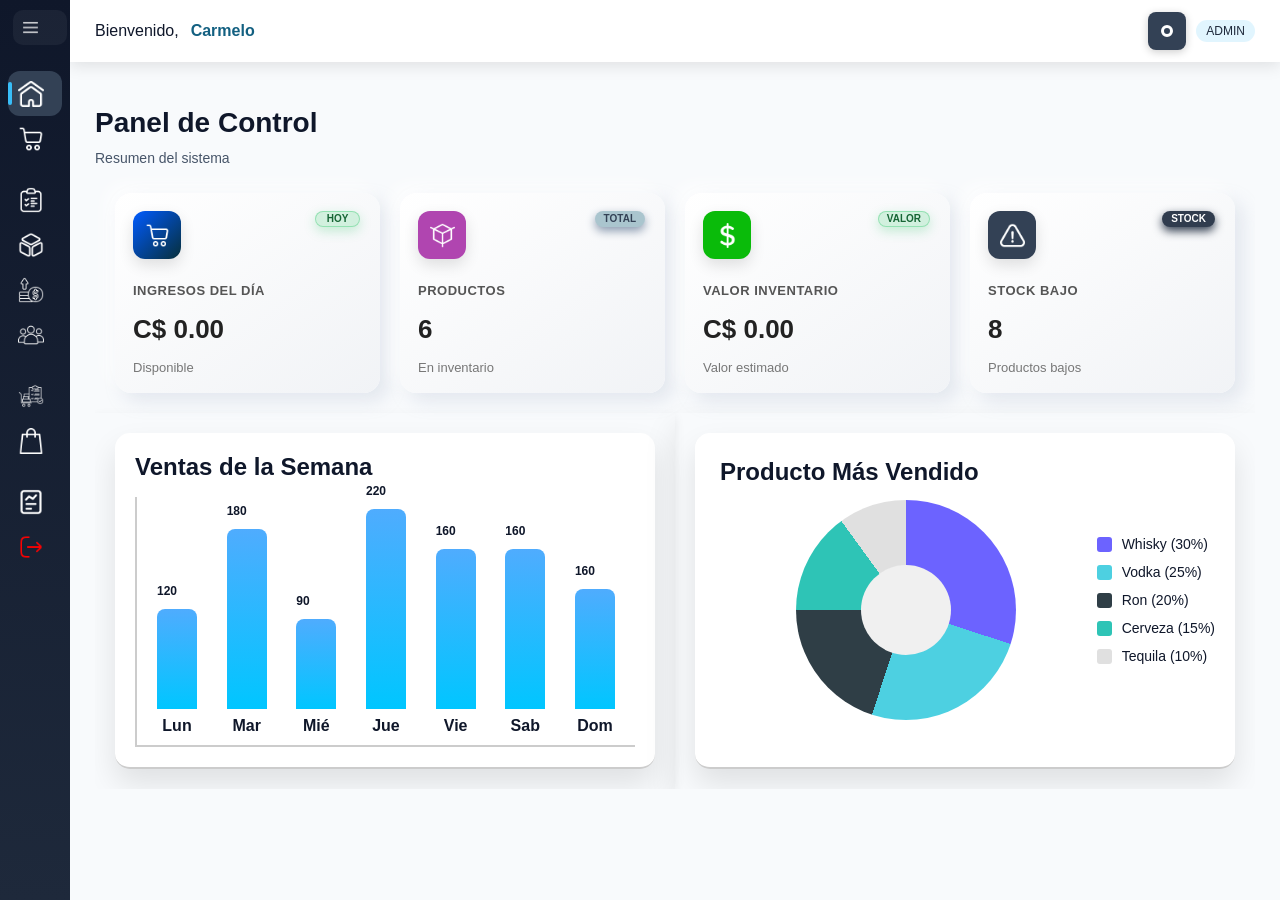
==== nuevo/index.html @ 89864f96 "Se agrega el proyecto" ====
<!DOCTYPE html>
<html lang="en">

<head>
    <meta charset="UTF-8">
    <meta name="viewport" content="width=device-width, initial-scale=1.0">
    <title>Sidebar Responsive Flex</title>
    <link rel="stylesheet" href="style.css">
    <link rel="stylesheet" href="dash/style.css">
    <link rel="stylesheet" href="card_info/style.css">
    <link rel="stylesheet" href="inventario/style.css">
    <link rel="stylesheet" href="venta/style_venta.css">
    <link rel="stylesheet" href="gestion_producto/style.css">
    <link rel="stylesheet" href="most_agg_product.css">
    <link rel="stylesheet" href="crear_producto/style.css">
    <link rel="stylesheet" href="modificar_producto/style.css">
    <link rel="stylesheet" href="aviso_emer/style.css">
  <link rel="stylesheet" href="est_venta/style.css">
  <link rel="stylesheet" href="ver_ventas/style.css">
  <link rel="stylesheet" href="clientes/style.css">
</head>

<body>
    <div class="Box_padre">
        <!-- SIDEBAR -->
        <div class="box_nav" id="sidebar">
            <div class="box_opn">
                <img src="img/menu.png  " id="btnMenuSidebar">
                <h1>InvVentas Licor</h1>

            </div>

            <div class="Refer_box">
                <h4>Principal</h4>
            </div>

            <div class="nav_button active" data-section="inicio">
                <div class="box_active"></div>
                <img src="img/pagina-de-inicio.png" alt="">
                <label>Inicio</label>
            </div>

            <div class="nav_button" data-section="punto-venta">
                <div class="box_active"></div>
                <img src="img/carrito.png" alt="">
                <label>Punto de Venta</label>
            </div>

            <div class="Refer_box">
                <h4>Gestion</h4>
            </div>

            <div class="nav_button" data-section="inventario">
                <div class="box_active"></div>
                <img src="img/lista.png" alt="">
                <label>Inventario</label>
            </div>
            <div class="nav_button" data-section="productos">
                <div class="box_active"></div>
                <img src="img/cubo.png" alt="">
                <label>Productos</label>
            </div>
            <div class="nav_button" data-section="ventas">
                <div class="box_active"></div>
                <img src="img/ventas.png" alt="">
                <label>Ventas</label>
            </div>

            <div class="nav_button" data-section="clientes">
                <div class="box_active"></div>
                <img src="img/personas.png" alt="">
                <label>Clientes</label>
            </div>
            <div class="Refer_box">
                <h4>Proveedores</h4>
            </div>
            <div class="nav_button" data-section="proveedores">
                <div class="box_active"></div>
                <img src="img/proveedor.png" alt="">
                <label>Proveedores</label>
            </div>
            <div class="nav_button" data-section="compras">
                <div class="box_active"></div>
                <img src="img/bolsa-de-la-compra.png" alt="">
                <label>Compras</label>
            </div>

            <div class="Refer_box">
                <h4>Reportes</h4>
            </div>
            <div class="nav_button" data-section="reportes">
                <div class="box_active"></div>
                <img src="img/informe-seo.png" alt="">
                <label>Reportes</label>
            </div>

            <div class="nav_button" data-section="cerrar-sesion">
                <div class="box_active"></div>
                <img style="filter: invert(16%) sepia(96%) saturate(7496%) hue-rotate(2deg) brightness(98%) contrast(119%);"
                    src="img/cerrar-sesion-de-usuario.png" alt="">
                <label style="color: red;">Cerrar Sesion</label>
            </div>



        </div>

        <!-- CONTENIDO -->
        <div class="box_padre_2">

            <header class="header">
                <div class="box_comp">
                    <button id="btnMenuHeader" class="btn-mobile">☰</button>
                    <span>Bienvenido,</span>
                    <label>Carmelo</label>
                </div>

                <div class="Cont_usuario">
                    <div class="Box_disen">
                        <div></div>
                    </div>
                    <span class="rol">admin</span>
                </div>
            </header>

            <main>
                <div class="box_main">
                    <section id="inicio" class="content-section active">
                        <div class="inicio-header">
                            <h1>Panel de Control</h1>
                            <p>Resumen del sistema</p>
                        </div>
                        <div id="card_box">
                        </div>
                        <div id="dash_container">
                        </div>
                    </section>

                    <section id="punto-venta" class="content-section ">

                       
                    </section>

                    <section id="inventario" class="content-section">

                        <div class="box_inventario" id="box_inventario">

                        </div>

                    </section>

                    <section id="productos" class="content-section">



                    </section>

                    <section id="ventas" class="content-section">

                    </section>

                    <section id="clientes" class="content-section">

                    </section>

                    <section id="proveedores" class="content-section">
                        <h2>Proveedores</h2>
                        <p>Revisa y administra la información de tus proveedores.</p>
                    </section>

                    <section id="reportes" class="content-section">
                        <h2>Reportes</h2>
                        <p>Visualiza reportes de ventas, inventario y rendimiento.</p>
                    </section>

                    <section id="cerrar-sesion" class="content-section">
                        <h2>Cerrar Sesión</h2>
                        <p>Haz clic en cerrar sesión para salir del sistema.</p>
                    </section>
                    <section id="compras" class="content-section">
                        <h2>Compras</h2>
                        <p>Administra las compras realizadas y los pedidos a proveedores.</p>
                    </section>
                </div>
            </main>

        </div>

        <div class="most_agg_produ" id="most_agg_produ">


        </div>


        <div class="most_aviso" id="most_aviso">

        </div>

    </div>
    <script>
        // ELEMENTOS
        const sidebar = document.getElementById("sidebar");
        const btnSidebar = document.getElementById("btnMenuSidebar");
        const btnHeader = document.getElementById("btnMenuHeader");
        const navButtons = document.querySelectorAll(".nav_button[data-section]");
        const sections = document.querySelectorAll(".content-section");

        const productosContainer = document.getElementById("productos");
        const ventasContainer = document.getElementById("ventas");
        const mostAggProdu = document.getElementById("most_agg_produ");
        const mostAviso = document.getElementById("most_aviso");

        // ESTADO
        let ventaCargada = false;
        let estilosCargados = false;

        // =========================
        // FUNCIONES GENERALES
        // =========================

        const toggleSidebar = () => {
            sidebar.classList.toggle("expanded");
        };

        const showSection = (sectionId) => {
            sections.forEach(section =>
                section.classList.toggle("active", section.id === sectionId)
            );

            if (sectionId !== "inicio") {
                window.scrollTo({ top: 0, behavior: "smooth" });
                document.querySelector("main")
                    ?.scrollTo({ top: 0, behavior: "smooth" });
            }
        };

        const setActiveButton = (clickedButton) => {
            navButtons.forEach(btn =>
                btn.classList.toggle("active", btn === clickedButton)
            );
        };

        const cargarHTML = async (url, containerId) => {
            try {
                const response = await fetch(url);
                const html = await response.text();

                document.getElementById(containerId).innerHTML = html;
            } catch (error) {
                console.error(`❌ Error cargando ${url}`, error);
            }
        };

        // =========================
        // CARGAR ESTILOS
        // =========================

        const cargarEstilos = (url) => {
            return new Promise((resolve, reject) => {

                if (document.querySelector(`link[href*="${url}"]`)) {
                    return resolve();
                }

                const link = document.createElement("link");

                link.rel = "stylesheet";
                link.href = url;

                link.onload = resolve;
                link.onerror = reject;

                document.head.appendChild(link);
            });
        };

        // =========================
        // CARGAR PUNTO DE VENTA
        // =========================

        const cargarVentaSeccion = async (url, contenedorId) => {

            if (ventaCargada) {
                console.log("✅ Punto de venta ya cargado");
                return;
            }

            try {

                if (!estilosCargados) {
                    await cargarEstilos("style.css");
                    estilosCargados = true;
                }

                const response = await fetch(`${url}?t=${Date.now()}`);

                if (!response.ok) {
                    throw new Error(`HTTP ${response.status}`);
                }

                const html = await response.text();

                const temp = document.createElement("div");
                temp.innerHTML = html;

                const scripts = [...temp.querySelectorAll("script")];

                scripts.forEach(script => script.remove());

                document.getElementById(contenedorId).innerHTML = temp.innerHTML;

                for (const oldScript of scripts) {

                    if (oldScript.src) {

                        const existe = document.querySelector(
                            `script[src*="${oldScript.src}"]`
                        );

                        if (!existe) {
                            await new Promise((resolve, reject) => {

                                const script = document.createElement("script");

                                script.src = oldScript.src;
                                script.onload = resolve;
                                script.onerror = reject;

                                document.body.appendChild(script);
                            });
                        }

                    } else {

                        const script = document.createElement("script");

                        script.textContent = `
                        (() => {
                            ${oldScript.textContent}
                        })();
                    `;

                        document.body.appendChild(script);
                    }
                }

                ventaCargada = true;

                console.log("✅ venta.html cargado correctamente");

            } catch (error) {

                document.getElementById(contenedorId).innerHTML =
                    "<p style='color:red'>❌ Error cargando la sección de venta</p>";

                console.error("❌ Error:", error);
            }
        };

        // =========================
        // MODAL PRODUCTO
        // =========================

        const openMostAggProdu = () => {
            mostAggProdu.classList.add("open");
            document.body.style.overflow = "hidden";
        };

        const closeMostAggProdu = () => {
            mostAggProdu.classList.remove("open");
            document.body.style.overflow = "";
        };

        // =========================
        // MODAL AVISO
        // =========================

        const openMostAviso = () => {
            mostAviso.classList.add("open");
            document.body.style.overflow = "hidden";
        };

        const closeMostAviso = () => {
            mostAviso.classList.remove("open");
            document.body.style.overflow = "";
        };

        // =========================
        // NAVEGACIÓN
        // =========================

        navButtons.forEach(button => {

            button.addEventListener("click", () => {

                const sectionId = button.dataset.section;

                showSection(sectionId);
                setActiveButton(button);

                if (sectionId === "punto-venta") {
                    cargarVentaSeccion(
                        "venta/venta.html",
                        "punto-venta"
                    );
                }
            });
        });





        // =========================
        // CARGAS INICIALES
        // =========================

        cargarHTML("dash/index.html", "dash_container");
        cargarHTML("card_info/index.html", "card_box");
        cargarHTML("inventario/index.html", "box_inventario");
        cargarHTML("gestion_producto/index.html", "productos");
        cargarHTML("est_venta/index.html", "ventas");
        cargarHTML("aviso_emer/index.html", "most_aviso");
        cargarHTML("clientes/index.html", "clientes");

        const cargarModalProducto = async (url) => {
            try {
                const response = await fetch(`${url}?t=${Date.now()}`);
                if (!response.ok) {
                    throw new Error(`HTTP ${response.status}`);
                }

                const html = await response.text();
                const temp = document.createElement("div");
                temp.innerHTML = html;

                const scripts = [...temp.querySelectorAll("script")];
                scripts.forEach(script => script.remove());
                mostAggProdu.innerHTML = temp.innerHTML;

                for (const oldScript of scripts) {
                    if (oldScript.src) {
                        const existe = document.querySelector(
                            `script[src*="${oldScript.src}"]`
                        );

                        if (!existe) {
                            await new Promise((resolve, reject) => {
                                const script = document.createElement("script");
                                script.src = oldScript.src;
                                script.onload = resolve;
                                script.onerror = reject;
                                document.body.appendChild(script);
                            });
                        }
                    } else {
                        const script = document.createElement("script");
                        script.textContent = `(() => { ${oldScript.textContent} })();`;
                        document.body.appendChild(script);
                    }
                }

                openMostAggProdu();
            } catch (error) {
                mostAggProdu.innerHTML = "<p style='color:red'>❌ Error cargando el modal</p>";
                console.error("❌ Error cargando modal", error);
            }
        };

        // =========================
        // EVENTOS PRODUCTO
        // =========================

        productosContainer?.addEventListener("click", (event) => {

            const clicked = event.target.closest("#agg_new_prod");
            const modify = event.target.closest("#btn_modi_gestion");

            if (clicked) {
                event.preventDefault();
                return cargarModalProducto("crear_producto/index.html");
            }

            if (modify) {
                event.preventDefault();
                return cargarModalProducto("modificar_producto/index.html");
            }
        });

        ventasContainer?.addEventListener("click", (event) => {
            const viewVenta = event.target.closest("#slct_vent");

            if (viewVenta) {
                event.preventDefault();
                return cargarModalProducto("ver_ventas/index.html");
            }
        });

        document.addEventListener("click", (event) => {

            const target = event.target;

            const closeButton = target.closest("#regr_new_produ");
            const modifyButton = target.closest("#regr_modify_produ");
            const verVentasClose = target.closest("#vol_v_venta");
            const btnAceptar = target.closest("#btn_aceptar");
            const btnCancelar = target.closest("#btn_cancelar");

            // Abrir modal aviso
            if (closeButton || modifyButton || verVentasClose) {
                event.preventDefault();
                return openMostAviso();
            }

            // Cerrar modal producto
            if (modifyButton) {
                event.preventDefault();
                return closeMostAggProdu();
            }

            // Cerrar modal aviso
            if (btnCancelar) {
                event.preventDefault();
                return closeMostAviso();
            }


            if (btnAceptar) {
                event.preventDefault();
                return closeMostAviso(), closeMostAggProdu();
            }
            // Cerrar al hacer click fuera
            if (
                mostAggProdu.classList.contains("open") &&
                target === mostAggProdu
            ) {
                closeMostAggProdu();
            }

            if (
                mostAviso.classList.contains("open") &&
                target === mostAviso
            ) {
                closeMostAviso();
            }

            // Cerrar sidebar fuera
            const insideSidebar = sidebar.contains(target);
            const clickBtn =
                btnSidebar?.contains(target) ||
                btnHeader?.contains(target);

            if (
                !insideSidebar &&
                !clickBtn &&
                sidebar.classList.contains("expanded")
            ) {
                sidebar.classList.remove("expanded");
            }
        });

        // =========================
        // BOTONES SIDEBAR
        // =========================

        btnSidebar?.addEventListener("click", toggleSidebar);
        btnHeader?.addEventListener("click", toggleSidebar);

    </script>
</body>

</html>
---- nuevo/style.css ----
/* =========================
   RESET
========================= */
* {
    margin: 0;
    padding: 0;
    box-sizing: border-box;
}

body {
    font-family: 'Segoe UI', Tahoma, Geneva, Verdana, sans-serif;
}


/* =========================
   VARIABLES
========================= */
:root {
    --color-principal: #0f172a;
    --color-secundario: #1e293b;
    --color-acento: #38bdf8;
    --color-hover: #334155;
    --color-fondo: #f8fafc;
    --color-texto: #e2e8f0;
    --color-blanco: #ffffff;
}

/* =========================
   LAYOUT GENERAL
========================= */
.Box_padre {
    display: flex;
    height: 100vh;
    width: 100%;
    overflow: hidden;
}

.box_padre_2 {
    flex: 1;
    display: flex;
    flex-direction: column;
    background: var(--color-fondo);
    min-width: 0;
    overflow: hidden;
}

main {
    flex: 1;
    display: flex;
    flex-direction: column;
    padding: 25px;
    min-height: 0;
}

.box_main {
    flex: 1;
    overflow-y: hidden;
    display: flex;
    flex-direction: column;
}

.content-section {
    max-height: 0;
    opacity: 0;
    overflow: hidden;
    padding: 0 0 0;
    transform: translateY(12px);
    transition: opacity 0.3s ease, transform 0.3s ease, max-height 0.4s ease;
}

.content-section.active {
    max-height: 100vh;
    opacity: 1;
    transform: translateY(0);
    padding: 20px 0 0;
    overflow-y: auto;
    overflow-x: hidden;
}


#contenido_punto_venta {
    width: 100%;
    min-width: 0;
    overflow-x: hidden;
}

.content-section h2 {
    font-size: 24px;
    margin-bottom: 16px;
    color: var(--color-principal);
}

.content-section p {
    color: #475569;
    line-height: 1.6;
}

.inicio-header {
    margin-bottom: 24px;
}

.inicio-header h1 {
    font-size: 28px;
    margin-bottom: 8px;
    color: var(--color-principal);
}

.inicio-header p {
    color: #475569;
    font-size: 14px;
}

/* =========================
   SIDEBAR
========================= */
.box_nav {
    width: 70px;
    flex-shrink: 0;
    overflow-x: hidden;
    scrollbar-width: none;
    display: flex;
    flex-direction: column;
    align-items: center;
    padding: 10px 8px;

    background: linear-gradient(180deg, #0f172a, #1e293b);
    box-shadow: 4px 0 15px rgba(0, 0, 0, 0.1);

    transition: all 0.3s ease;
}



.Refer_box {
    width: 100%;
    text-align: left;
    opacity: 0.5;
    margin-left: 50px;
    text-transform: uppercase;


}

.Refer_box h4 {
    opacity: 0;
    font-size: 14px;
    white-space: nowrap;
    transition: opacity 0.3s ease;
    color: white;
}

.box_nav.expanded {
    width: 230px;
}


/* BOTÓN SIDEBAR */


.box_opn {

    display: flex;
    align-items: center;
    background: rgba(255, 255, 255, 0.05);
    filter: brightness(0) invert(1);
    width: 100%;
    height: 35px;
    border-radius: 10px;
    margin-left: 10px;
    margin-bottom: 10px;
}

/* TÍTULO */
/* BOTÓN MENU */
#btnMenuSidebar {
    padding: 10px;
    width: 35px;
    height: 35px;
    border-radius: 10px;
    cursor: pointer;




    transition: all 0.25s ease;
}

#btnMenuSidebar:hover {
    background: rgba(255, 255, 255, 0.05);
    transform: scale(1.05);

}

/* efecto clic */
#btnMenuSidebar:active {
    transform: scale(0.95);
}


/* ITEMS SIDEBAR */
.nav_button {
    display: flex;
    align-items: center;
    gap: 12px;
    width: 100%;
    height: 45px;
    padding: 10px;
    color: var(--color-texto);
    border-radius: 12px;
    cursor: pointer;
    position: relative;
    transition: all 0.25s ease;
}

.nav_button:hover {
    background: var(--color-hover);
    transform: translateX(4px);
}

/* ICONO */
.nav_button img {
    width: 26px;
    filter: brightness(0) invert(1);
}

/* TEXTO */
.nav_button label {
    opacity: 0;
    white-space: nowrap;
    font-size: 14px;
    transition: opacity 0.3s ease;
}


.box_opn h1 {
    opacity: 0;
    font-size: 14px;
    white-space: nowrap;
    transition: opacity 0.3s ease;
}


.box_nav.expanded .nav_button label {
    opacity: 1;
}


.box_nav.expanded .box_opn h1 {
    opacity: 1;
}

.box_nav.expanded .Refer_box h4 {
    opacity: 1;
}
.nav_button:hover img {

    filter: invert(67%) sepia(46%) saturate(748%) hue-rotate(164deg) brightness(96%) contrast(95%);

}

.nav_button:hover label {

    color: var(--color-acento);
}
 

/* INDICADOR */
.box_active {
    position: absolute;
    left: 0;
    width: 4px;
    height: 50%;
    border-radius: 4px;
    background: transparent;
    transition: 0.3s;
}

.nav_button:hover .box_active {
    background: var(--color-acento);
}

.nav_button.active {
    background: var(--color-hover);
}

.nav_button.active .box_active {
    background: var(--color-acento);
}

.nav_button.active label {
    color: var(--color-acento);
}



/* =========================
   HEADER
========================= */
.header {
    display: none; /* Oculto por defecto */
    justify-content: space-between;
    align-items: center;

    padding: 12px 25px;
    background: var(--color-blanco);
    box-shadow: 0 4px 15px rgba(0, 0, 0, 0.1);
    flex-shrink: 0;
}

/* Mostrar header solo cuando inicio está activo */
body:has(#inicio.active) .header,
body:has(.content-section.active#inicio) .header {
    display: flex;
}

/* IZQUIERDA */
.box_comp {
    display: flex;
    align-items: center;
    gap: 12px;
}

.box_comp label {
    font-weight: 600;
    color: #136081;
}

.box_comp span {
    color: var(--color-principal);
}

/* BOTÓN MOBILE */
.btn-mobile {
    display: none;
    background: var(--color-secundario);
    border: none;
    color: white;
    font-size: 22px;
    cursor: pointer;
    border-radius: 8px;
    padding: 6px 10px;
}

/* DERECHA */
.Cont_usuario {
    display: flex;
    align-items: center;
    gap: 10px;
}

.Cont_usuario span {
    color: var(--color-secundario);
}

/* AVATAR */
.Box_disen {
    width: 38px;
    height: 38px;
    background: #334155;
    border-radius: 8px;
    display: flex;
    box-shadow: 0 2px 8px rgba(0, 0, 0, 0.2);
}

.Box_disen div {
    margin: auto;
    width: 12px;
    height: 12px;
    border: 3px solid white;
    border-radius: 50%;
}

/* ROL */
.rol {
    background: rgba(56, 189, 248, 0.15);
    color: var(--color-acento);
    padding: 4px 10px;
    border-radius: 20px;
    font-size: 12px;
    text-transform: uppercase;
}



/* =========================
   MODALES
========================= */

.most_agg_produ {
    position: fixed;
    inset: 0;
    width: 100vw;
    min-height: 100vh;
    background-color: rgba(0, 0, 0, 0.65);
    display: flex;
    align-items: center;
    justify-content: center;
    padding: 24px;
    overflow-y: auto;
    opacity: 0;
    visibility: hidden;
    pointer-events: none;
    transition: opacity 0.3s ease, visibility 0.3s ease;
    z-index: 1000;
}

.most_agg_produ.open {
    opacity: 1;
    visibility: visible;
    pointer-events: auto;
}

.most_agg_produ .container_new_product {
    transform: translateY(30px);
    transition: transform 0.3s ease;
    max-width: 1200px;
    width: 100%;
}

.most_agg_produ.open .container_new_product {
    transform: translateY(0);
}

.most_aviso {
    position: fixed;
    top: 0;
    left: 0;
    width: 100vw;
    height: 100vh;
    background-color: rgba(0, 0, 0, 0.5);
    display: flex;
    align-items: flex-start;
    justify-content: center;
    padding: 20px;
    opacity: 0;
    visibility: hidden;
    pointer-events: none;
    transition: opacity 0.3s ease, visibility 0.3s ease;
    z-index: 1001;
}

.most_aviso.open {
    opacity: 1;
    visibility: visible;
    pointer-events: auto;
}

.most_aviso .box_aviso_padre {
    transform: translateY(-100%);
    transition: transform 0.4s ease;
}

.most_aviso.open .box_aviso_padre {
    transform: translateY(0);
}




/* =========================
   RESPONSIVE
========================= */
@media (max-width: 900px) {
    .card_box {
        flex-direction: column;
    }

    .box_main {
        padding: 15px;
    }
    .header {
        display: flex;
    }
    .content-section {
        overflow-x: hidden;
    }
}

@media (max-width: 768px) {

    .box_nav {
        position: fixed;
        top: 0;
        left: -230px;
        width: 230px;
        height: 100vh;
        z-index: 1000;
    }

    .box_nav.expanded {
        left: 0;
    }

    .btn-mobile {
        display: block;
    }


    .box_main {
        padding: 10px;
        overflow-x: hidden;
    }

    .content-section {
        padding: 10px 0 0;
    }

    .content-section h2 {
        font-size: 20px;
    }

    .inicio-header h1 {
        font-size: 22px;
    }

 
    .header {
        padding: 10px 15px;
    }

    .box_comp {
        gap: 8px;
    }

    .box_comp span {
        font-size: 14px;
    }

    .box_comp label {
        font-size: 14px;
    }

    .Cont_usuario {
        gap: 8px;
    }

    .Box_disen {
        width: 32px;
        height: 32px;
    }

    .rol {
        font-size: 10px;
        padding: 3px 8px;
    }
}

/* Móvil pequeño */
@media (max-width: 480px) {
    .header {
        flex-wrap: wrap;
        gap: 8px;
    }


    .box_comp {
        order: 1;
    }

    .Cont_usuario {
        order: 2;
    }

    .box_main {
        padding: 8px;
    }

    .card_box {
        margin: 10px;
        gap: 15px;
    }

    .card_info {
        height: auto;
        min-height: 150px;
        padding: 15px;
    }

    .content-section h2 {
        font-size: 18px;
    }
}
---- nuevo/dash/style.css ----
.body {
    margin: 0;
}

.box_dash {
    display: flex;


}


.dash_box,
.ulti_ventas {
    flex: 1;
    background: transparent;
    padding: 20px;
    border-radius: 0;
    box-shadow: 0 4px 10px rgba(0, 0, 0, 0.08);



}

.chart-container {
    border-bottom: 2px solid #ccc;
    background: #ffffff;
    padding: 20px;
    border-radius: 15px;
    box-shadow: 0 15px 30px rgba(0, 0, 0, 0.1);
    box-sizing: border-box;
}

.chart {
    display: flex;
    justify-content: space-between;
    align-items: flex-end;
    height: 250px;
    border-left: 2px solid #ccc;
    border-bottom: 2px solid #ccc;
    padding: 10px;
}

.bar-container {
    display: flex;
    flex-direction: column;
    align-items: center;
    width: 60px;
}
:root {
    --color-principal: #1e293b;
    --color-secundario: #3b82f6;
    --color-fondo: #f1f5f9;
    --color-blanco: #ffffff;
    --color-gris: #94a3b8;
    --color-peligro: #ef4444;
    --color-exito: #22c55e;
    --color-advertencia: #f59e0b;
    --sombra-suave: 0 4px 10px rgba(0, 0, 0, 0.08);
    --sombra-fuerte: 0 8px 24px rgba(0, 0, 0, 0.12);
    --radio: 10px;
    --transicion: all 0.3s ease;
}
.bar {
    width: 40px;
    border-radius: 8px 8px 0 0;
    background: linear-gradient(180deg, #4facfe, #00c6ff);
    height: 0;
    animation: grow 1.5s ease forwards;
    position: relative;
}

.bar span {
    position: absolute;
    top: -25px;
    font-size: 12px;
    font-weight: bold;
}

.label {
    margin-top: 8px;
    font-weight: bold;
}

/* Alturas de ejemplo (ventas) */
.lunes {
    height: 100px;
}

.martes {
    height: 180px;
}

.miercoles {
    height: 90px;
}

.jueves {
    height: 200px;
}

.viernes {
    height: 160px;
}

.sabado {

    height: 160px;
}

.domingo {

    height: 120px;
}



.ulti_ventas {
    font-family: Arial, sans-serif;

    display: flex;
    justify-content: center;
    align-items: center;
    flex-direction: column;
    box-shadow: 0 15px 30px rgba(0, 0, 0, 0.1);
    padding: 20px;
    position: relative;
    
}

.ulti_ventas h2 {
    text-transform:capitalize;
    position: absolute;
    top: 45px;
    left: 45px;
    font-size: 20px;
    font-weight: bold;
    margin-bottom: 20px;
    color:var(--color-principal);

}

.contenedor {

    display: flex;
    align-items: center;
            border-bottom: 2px solid #ccc;
    background: #ffffff;
    padding: 20px;
    border-radius: 15px;
    box-shadow: 0 15px 30px rgba(0, 0, 0, 0.1);
    width: 100%;
    height: 100%;

}

.dona {
     
    margin:0  auto ;
    margin-top: 20px;
    width: 220px;
    height: 220px;
    border-radius: 50%;
    background: conic-gradient(#6C63FF 0% 30%,
            /* Whisky */
            #4DD0E1 30% 55%,
            /* Vodka */
            #2F3E46 55% 75%,
            /* Ron */
            #2EC4B6 75% 90%,
            /* Cerveza */
            #E0E0E0 90% 100%
            /* Tequila */
        );
    position: relative;
}


.dona::after {
content: "";
    width: 90px;
    height: 90px;
    background: #f0f0f0;
    border-radius: 50%;
    position: absolute;
    top: 50%;
    left: 50%;
    transform: translate(-50%, -50%);
}


.leyenda {
    display: flex;
    flex-direction: column;
    gap: 12px;
}

.item {
    display: flex;
    align-items: center;
    gap: 10px;
    font-size: 14px;
}

.color {
    width: 15px;
    height: 15px;
    border-radius: 3px;
}


@media (max-width: 1000px) {
    .box_dash {
        flex-direction: column;
    }
    .chart {
        height: 200px;
    }
    .bar-container {
        width: 50px;
    }
    .bar {
        width: 30px;
    }
    .dona {
        width: 180px;
        height: 180px;
    }
    .ulti_ventas h2 {
        font-size: 18px;
        top: 20px;
        left: 20px;
    }
    .contenedor {
        padding: 15px;
    }
}

@media (max-width: 768px) {
    .box_dash {
        flex-direction: column;
    }
    .dash_box,
    .ulti_ventas {
        padding: 15px;
    }
    .chart-container {
        padding: 15px;
    }
    .chart {
        height: 180px;
        padding: 5px;
    }
    .bar-container {
        width: 45px;
    }
    .bar {
        width: 25px;
    }
    .bar span {
        font-size: 10px;
        top: -20px;
    }
    .label {
        font-size: 12px;
    }
    .ulti_ventas {
        padding: 15px;
    }
    .ulti_ventas h2 {
        font-size: 16px;
        top: 15px;
        left: 15px;
    }
    .contenedor {
        flex-direction: column;
        padding: 10px;
    }
    .dona {
        width: 150px;
        height: 150px;
        margin-top: 10px;
    }
    .leyenda {
        gap: 8px;
    }
    .item {
        font-size: 12px;
    }
}

@media (max-width: 480px) {
    .dash_box,
    .ulti_ventas {
        padding: 10px;
    }
    .chart-container {
        padding: 10px;
        border-radius: 10px;
    }
    .chart {
        height: 150px;
        padding: 5px;
    }
    .bar-container {
        width: 35px;
    }
    .bar {
        width: 20px;
    }
    .bar span {
        font-size: 9px;
        top: -18px;
    }
    .label {
        font-size: 10px;
        margin-top: 5px;
    }
    .ulti_ventas {
        padding: 10px;
    }
    .ulti_ventas h2 {
        font-size: 14px;
        top: 10px;
        left: 10px;
    }
    .contenedor {
        padding: 5px;
    }
    .dona {
        width: 120px;
        height: 120px;
    }
    .leyenda {
        gap: 5px;
    }
    .item {
        font-size: 11px;
    }
    .color {
        width: 12px;
        height: 12px;
    }
}
---- nuevo/card_info/style.css ----
body {
    font-family: 'Segoe UI', Tahoma, Geneva, Verdana, sans-serif;
}
.boxs_card {
    display: grid;
    grid-template-columns: repeat(auto-fit, minmax(220px, 1fr));
    gap: 20px;
    margin: 20px;
}

.card_info {
    background: linear-gradient(145deg, #ffffff, #f1f3f6);
    height: 200px;
    display: flex;
    flex-direction: column;
    justify-content: space-between;
    padding: 18px;
    border-radius: 16px;

    box-shadow:
        8px 8px 18px rgba(163, 177, 198, 0.25),
        -8px -8px 18px rgba(255, 255, 255, 0.8);

    transition: all 0.3s ease;
    text-align: left;
    backdrop-filter: blur(6px);
}

.card_info:hover {
    transform: translateY(-8px) scale(1.02);

    box-shadow:
        10px 10px 25px rgba(0, 0, 0, 0.15),
        -6px -6px 20px rgba(255, 255, 255, 0.9);
}

/* INGRESOS */
.ingresos:hover {
    box-shadow:
        0 10px 25px rgba(7, 88, 209, 0.35);

}

/* PRODUCTOS */
.productos:hover {
    box-shadow:
        0 10px 25px rgba(235, 168, 235, 0.45);

}

/* INVENTARIO */
.inventario:hover {
    box-shadow:
        0 10px 25px rgba(164, 228, 164, 0.45);

}

/* STOCK */
.stock:hover {
    box-shadow:
        0 10px 25px rgba(123, 139, 161, 0.45);

}

.box_flot {
    width: auto;
    min-width: 45px;
    height: auto;
    padding: 2px 8px;
    display: flex;
    align-items: center;
    justify-content: center;
    position: absolute;
    right: 20px;
    background: rgba(34, 197, 94, 0.18);
    backdrop-filter: blur(8px);
    border-radius: 12px;
    border: 1px solid rgba(34, 197, 94, 0.35);
    box-shadow: 0 4px 12px rgba(34, 197, 94, 0.25);
    font-weight: bold;
    text-transform: uppercase;

}

.label_flot {
    color: #166534;
    font-size: 10px;
    line-height: 1;

}

.producs {
    background-color: #aac5ce;
    border-color: transparent;
    box-shadow: 0 4px 10px #8b9bb0;


}

.producs .label_flot {
    color: #334155;
}

.box_st {

    background-color: #303c4e;
    border-color: transparent;
    box-shadow: 0 4px 10px #303c4e;
    
}

.box_st .label_flot {

    color: white;


}


.icon_box {
    width: 48px;
    height: 48px;
    background: linear-gradient(135deg, #005bff, #072f3b);
    display: flex;
    align-items: center;
    justify-content: center;
    border-radius: 12px;

    box-shadow: 0 6px 15px rgba(0, 0, 0, 0.12);

    transition: all 0.25s ease;
}

/* efecto hover sutil */
.card_info:hover .icon_box {
    transform: scale(1.05);
}

/* ICONO EN BLANCO */
.icon_box img {
    width: 25px;
    height: 25px;

    filter: brightness(0) invert(1);
}



.violet {
    background: rgb(176, 69, 176);
}

.green {
    background: rgb(10, 187, 10);
}

.plomo {

    background: #334155;
}

/* =========================
   TEXTOS
========================= */
.span_card {
    font-size: 12px;
    color: #6b7280;
    font-weight: 600;
    letter-spacing: 0.5px;
    text-transform: uppercase;
}

.card_info h3 {
    font-size: 24px;
    margin: 0;
    color: #111827;
    font-weight: bold;
}

.label_card {
    font-size: 12px;
    color: #9ca3af;
}


/* TEXTO PRINCIPAL (SPAN ABAJO DE LA IMAGEN) */
.span_card {
    font-size: 13px;
    font-weight: 600;
    color: #555;
    text-transform: uppercase;
    margin-top: 8px;
}

/* VALOR */
.card_info h3 {
    font-size: 26px;
    margin: 0;
    font-weight: bold;
    color: #222;
}

/* SUBTEXTO */
.label_card {
    font-size: 13px;
    color: #777;
}
---- nuevo/venta/style_venta.css ----
:root {
    --color-principal: #1e293b;
    --color-secundario: #3b82f6;
    --color-fondo: #f1f5f9;
    --color-blanco: #ffffff;
    --color-gris: #94a3b8;
    --color-peligro: #ef4444;
    --color-exito: #22c55e;
    --color-advertencia: #f59e0b;
    --sombra-suave: 0 4px 10px rgba(0, 0, 0, 0.08);
    --sombra-fuerte: 0 8px 24px rgba(0, 0, 0, 0.12);
    --radio: 10px;
    --transicion: all 0.3s ease;
}


*,
*::before,
*::after {
    box-sizing: border-box;
    margin: 0;
    padding: 0;
}


/* CONTENEDOR PRINCIPAL */
.box_venta {
    display: flex;
    gap: 20px;
    box-sizing: border-box;
    border: 8px solid #e2e8f0;
    border-radius: 12px;

    
}


#contenido_punto_venta .box_venta {
    min-height: auto;
    height: auto;
    overflow:visible;
    
}

/* TARJETA DE PRODUCTOS */
.card_ventas {
    flex: 1.2;
    background: var(--color-blanco);
    padding: 20px;
    border-radius: var(--radio);
    box-shadow: var(--sombra-suave);
    display: flex;
    flex-direction: column;
    gap: 15px;
    min-width: 0;
}

.card_ventas h2 {
    font-size: 20px;
    font-weight: 700;
    color: var(--color-principal);
    margin-bottom: 5px;
}

/* INPUTS */
.card_ventas input[type="text"],
.card_ventas input[type="search"] {
    padding: 12px 16px;
    border-radius: 25px; 
    border: 2px solid transparent;
    outline: none;
    background-color: #f5f5f5;
    font-size: 14px;
    color: #333;
    box-shadow: 0 2px 6px rgba(0, 0, 0, 0.1);
    transition: var(--transicion);
    width: 100%;
}

.card_ventas input:hover {
    background-color: #fff;
    box-shadow: 0 4px 10px rgba(0, 0, 0, 0.15);
}

.card_ventas input:focus {
    border: 2px solid var(--color-secundario);
    background-color: #fff;
    box-shadow: 0 0 8px rgba(59, 130, 246, 0.3);
    transform: scale(1.01);
}

/* BOTONES DE CATEGORÍA */
.nav_botton {
    display: flex;
    gap: 10px;
    padding-bottom: 10px;
    overflow-x: auto;
    padding-top: 10px;
}

.nav_botton .cat_bot {
    border: none;
    background: #e2e8f0;
    padding: 8px 16px;
    border-radius: 20px;
    text-decoration: none;
    font-size: 13px;
    font-weight: 600;
    color: #475569;
    cursor: pointer;
    transition: var(--transicion);
    white-space: nowrap;
}

.nav_botton .cat_bot:hover {
    background: var(--color-secundario);
    color: white;
    transform: translateY(-2px);
}

.nav_botton .cat_bot.active {
    background: var(--color-secundario);
    color: white;
}

/* GRILLA DE PRODUCTOS */
.Box_productos {
    display: grid;
    grid-template-columns: repeat(auto-fill, minmax(150px, 1fr));
    gap: 15px;
    max-height: 400px;
    overflow-y: auto;
    padding: 8px;
}

/* Scroll para productos */
.Box_productos::-webkit-scrollbar {
    width: 8px;
}

.Box_productos::-webkit-scrollbar-track {
    background: #f1f5f9;
    border-radius: 4px; 
}

.Box_productos::-webkit-scrollbar-thumb {
    background: linear-gradient(180deg, #60a5fa, #3b82f6);
    border-radius: 4px;
}

.Box_productos::-webkit-scrollbar-thumb:hover {
    background: linear-gradient(180deg, #93c5fd, #2563eb);
}

/* CARD PRODUCTO */
.producto {
    position: relative;
    display: flex;
    flex-direction: column;
    align-items: center;
    justify-content: space-between;
    min-height: 120px;
    padding: 16px 12px;
    border-radius: 18px;
    background: linear-gradient(145deg, #ffffff, #f8fafc);
    border: 1px solid #e2e8f0;
    box-shadow: 6px 6px 14px rgba(15, 23, 42, 0.08),
        -4px -4px 10px rgba(255, 255, 255, 0.9);
    text-align: center;
    cursor: pointer;
    transition: var(--transicion);
}

/* Línea decorativa superior */
.producto::before {
    content: "";
    position: absolute;
    top: 0;
    left: 0;
    width: 100%;
    height: 4px;
    background: linear-gradient(90deg, #3b82f6, #60a5fa);
    opacity: 0;
    transition: opacity 0.3s ease;
    border-radius: 18px 18px 0 0;
}

.producto:hover {
    transform: translateY(-6px) scale(1.02);
    background: linear-gradient(160deg, #eff6ff, #dbeafe);
    border-color: #93c5fd;
    box-shadow: 0 10px 24px rgba(59, 130, 246, 0.18),
        0 4px 10px rgba(15, 23, 42, 0.08);
}

.producto:hover::before {
    opacity: 1;
}

.producto:active {
    transform: scale(0.98);
}

.producto:focus-visible {
    outline: 2px solid var(--color-secundario);
    outline-offset: 3px;
}

/* Nombre del producto */
.producto h3,
.producto .nombre_producto {
    width: 100%;
    font-size: 14px;
    font-weight: 700;
    color: var(--color-principal);
    display: -webkit-box;
    -webkit-line-clamp: 2;
    line-clamp: 2;
    -webkit-box-orient: vertical;
    overflow: hidden;
    text-overflow: ellipsis;
    line-height: 1.4;
    min-height: 40px;
    margin-bottom: 8px;
}

/* Precio */
.producto p,
.producto .precio_producto {
    font-size: 18px;
    font-weight: 800;
    color: var(--color-secundario);
    margin-top: auto;
}

/* Etiqueta de stock/fecha */
.producto span {
    display: inline-block;
    margin-top: 8px;
    padding: 4px 10px;
    font-size: 11px;
    font-weight: 700;
    color: #2563eb;
    background: #dbeafe;
    border-radius: 999px;
}

/* ============================================
   PANEL DERECHO - VENTA ACTUAL
   ============================================ */

.card_info_ventas {
    flex: 1;
    background: var(--color-blanco);
    padding: 20px;
    border-radius: var(--radio);
    box-shadow: var(--sombra-suave);
    display: flex;
    flex-direction: column;
    gap: 15px;
    min-width: 350px;
}

.card_info_ventas label {
    font-weight: 700;
    font-size: 16px;
    color: var(--color-principal);
}

/* Tabla de ventas */
.tabla_box {
    border: 1px solid #e2e8f0;
    border-radius: 12px;
    background: #fff;
    height: 280px;
    overflow-y: auto;
    overflow-x: hidden;
}

.tabla_ventas {
    width: 100%;
    border-collapse: collapse;
    font-size: 14px;
}

.tabla_ventas thead {
    background: linear-gradient(90deg, #1e293b, #3b82f6);
    color: #fff;
    position: sticky;
    top: 0;
    z-index: 4;
}

.tabla_ventas th,
.tabla_ventas td {
    padding: 12px 10px;
    text-align: center;
}

.tabla_ventas th {
    font-weight: 600;
    font-size: 13px;
}

.tabla_ventas tbody tr {
    border-bottom: 1px solid #f1f5f9;
    transition: background 0.2s ease;
}

.tabla_ventas tbody tr:nth-child(even) {
    background: #f8fafc;
}

.tabla_ventas tbody tr:hover {
    background: #e0f2fe;
}

/* Controles de cantidad */
.box_edit {
    display: inline-flex;
    align-items: stretch;
    flex-wrap: nowrap;
    vertical-align: middle;
    border: 1px solid #e2e8f0;
    border-radius: 8px;
    overflow: hidden;
    background: var(--color-blanco);
    box-shadow: 0 1px 2px rgba(15, 23, 42, 0.06);
}

.cant_input {
    width: 50px;
    min-width: 40px;
    height: 32px;
    padding: 0 4px;
    border: none;
    border-left: 1px solid #e2e8f0;
    border-right: 1px solid #e2e8f0;
    text-align: center;
    font-size: 14px;
    font-weight: 600;
    color: var(--color-principal);
    background: #f8fafc;
    -moz-appearance: textfield;
    appearance: textfield;
}

.cant_input::-webkit-outer-spin-button,
.cant_input::-webkit-inner-spin-button {
    -webkit-appearance: none;
    margin: 0;
}

.cant_input:focus {
    outline: none;
    background: var(--color-blanco);
}

.cant_input:focus-visible {
    outline: 2px solid var(--color-secundario);
    outline-offset: -2px;
}

.bot_mod {
    flex: 0 0 auto;
    min-width: 32px;
    width: 32px;
    height: 32px;
    padding: 0;
    border: none;
    font-size: 18px;
    font-weight: 600;
    line-height: 1;
    color: var(--color-principal);
    background: #f1f5f9;
    cursor: pointer;
    transition: background 0.15s ease, color 0.15s ease;
}

.bot_mod:hover {
    background: #dbeafe;
    color: var(--color-secundario);
}

.bot_mod:active {
    background: #bfdbfe;
}

.bot_mod:focus-visible {
    outline: 2px solid var(--color-secundario);
    outline-offset: -2px;
}

/* Botón eliminar con imagen */
.btn_eliminar {
    width: 32px;
    height: 32px;
    border: none;
    border-radius: 8px;
    cursor: pointer;
    background: transparent;
    padding: 4px;
    display: inline-flex;
    align-items: center;
    justify-content: center;
    transition: var(--transicion);
}

.btn_eliminar img {
    width: 24px;
    height: 24px;
    object-fit: contain;
    display: block;
}

.btn_eliminar:hover {
    transform: scale(1.15);
    background: rgba(239, 68, 68, 0.1);
    border-radius: 8px;
}

.btn_eliminar:active {
    transform: scale(0.95);
}

/* Sección de pago */
.box_cancelar {
    margin-top: auto;
    padding: 16px;
    display: flex;
    flex-direction: column;
    gap: 14px;
    background: linear-gradient(180deg, #f8fafc 0%, #f1f5f9 100%);
    border: 1px solid #e2e8f0;
    border-radius: 12px;
    box-shadow: 0 2px 8px rgba(15, 23, 42, 0.06);
}

.box_total {
    display: flex;
    justify-content: space-between;
    align-items: baseline;
    padding-bottom: 12px;
    border-bottom: 2px solid #e2e8f0;
}

.label_pago {
    font-size: 14px;
    font-weight: 600;
    color: #64748b;
    text-transform: uppercase;
    letter-spacing: 0.04em;
}

.label_monto {
    font-size: 28px;
    font-weight: 800;
    color: var(--color-principal);
}

.select_box_pago {
    display: flex;
    flex-direction: column;
    gap: 6px;
}

.select_box_pago label {
    font-size: 12px;
    font-weight: 600;
    color: #475569;
}

.select_box_pago select,
.select_box_pago input[type="number"] {
    width: 100%;
    padding: 10px 12px;
    border-radius: 8px;
    border: 1px solid #cbd5e1;
    font-size: 14px;
    background: #fff;
    color: #1e293b;
    transition: border-color 0.2s, box-shadow 0.2s;
}

.select_box_pago select:focus,
.select_box_pago input[type="number"]:focus {
    outline: none;
    border-color: var(--color-secundario);
    box-shadow: 0 0 0 3px rgba(59, 130, 246, 0.2);
}

.select_box_pago input:disabled {
    background: #f1f5f9;
    color: #64748b;
    cursor: not-allowed;
}

/* Campos de pago en fila */
.pago_row {
    display: flex;
    gap: 12px;
    align-items: flex-end;
}

.pago_row .select_box_pago {
    flex: 1;
}

.pago_row .select_box_pago:last-child {
    flex: 1;
}

/* Botones de acción */
.Select_actions {
    display: flex;
    flex-wrap: wrap;
    gap: 10px;
    margin-top: 4px;
}

.btn_pagar {
    flex: 1;
    min-width: 140px;
    padding: 14px 20px;
    border: none;
    border-radius: 10px;
    font-size: 15px;
    font-weight: 700;
    cursor: pointer;
    color: #fff;
    background: linear-gradient(135deg, var(--color-secundario), #2563eb);
    box-shadow: 0 4px 12px rgba(59, 130, 246, 0.35);
    transition: transform 0.15s, box-shadow 0.15s;
}

.btn_pagar:hover {
    transform: translateY(-2px);
    box-shadow: 0 6px 20px rgba(59, 130, 246, 0.45);
}

.btn_pagar:active {
    transform: translateY(0);
}

.btn_cancelar_venta {
    flex: 1;
    min-width: 140px;
    padding: 14px 20px;
    border-radius: 10px;
    font-size: 15px;
    font-weight: 600;
    cursor: pointer;
    color: #b91c1c;
    background: #fff;
    border: 1px solid #fecaca;
    transition: var(--transicion);
}

.btn_cancelar_venta:hover {
    background: #fef2f2;
    border-color: #f87171;
    color: #b91c1c;
}

/* ============================================
   MEDIA QUERIES - RESPONSIVO PARA MÓVIL
   ============================================ */

/* Tablet */
@media (max-width: 900px) {
    .box_venta {
        flex-direction: column;
        padding: 15px;
    }

    .card_info_ventas {
        min-width: 100%;
    }

    .Box_productos {
        grid-template-columns: repeat(auto-fill, minmax(130px, 1fr));
        max-height: 300px;
    }
}

/* Móvil pequeño */
@media (max-width: 600px) {
    .box_venta {
        padding: 10px;
        gap: 15px;
        width: 100%;
        max-width: 100%;
        overflow-x: hidden;
    }

    .card_ventas,
    .card_info_ventas {
        padding: 12px;
        width: 100%;
        min-width: 0;
        border-radius: 10px;
    }

    .card_ventas h2 {
        font-size: 18px;
    }

    /* Grilla de productos - 2 columnas en móvil */
    .Box_productos {
        grid-template-columns: repeat(2, 1fr);
        gap: 8px;
        max-height: 280px;
        padding: 5px;
    }

    .producto {
        min-height: 90px;
        padding: 10px 6px;
        border-radius: 12px;
    }

    .producto h3,
    .producto .nombre_producto {
        font-size: 12px;
        min-height: 32px;
        margin-bottom: 4px;
    }

    .producto p,
    .producto .precio_producto {
        font-size: 14px;
    }

    .producto span {
        font-size: 10px;
        padding: 2px 6px;
    }

    /* Botones de categoría - scroll horizontal */
    .nav_botton {
        display: flex;
        flex-wrap: nowrap;
        overflow-x: auto;
        -webkit-overflow-scrolling: touch;
        scrollbar-width: none;
        padding: 8px 0;
        gap: 8px;
    }

    .nav_botton::-webkit-scrollbar {
        display: none;
    }

    .nav_botton .cat_bot {
        flex: 0 0 auto;
        padding: 6px 12px;
        font-size: 12px;
        border-radius: 15px;
    }

    /* Tabla de ventas */
    .tabla_box {
        height: 180px;
        border-radius: 8px;
    }

    .tabla_ventas th,
    .tabla_ventas td {
        padding: 6px 4px;
        font-size: 11px;
    }

    .tabla_ventas th {
        font-size: 10px;
    }

    /* Controles de cantidad más pequeños */
    .box_edit {
        transform: scale(0.85);
        transform-origin: center;
    }

    .cant_input {
        width: 35px;
        height: 28px;
        font-size: 12px;
    }

    .bot_mod {
        width: 28px;
        height: 28px;
        font-size: 14px;
    }

    .btn_eliminar {
        width: 24px;
        height: 24px;
    }

    .btn_eliminar img {
        width: 18px;
        height: 18px;
    }

    /* Sección de pago */
    .box_cancelar {
        padding: 12px;
        gap: 10px;
    }

    .box_total {
        padding-bottom: 8px;
    }

    .label_pago {
        font-size: 12px;
    }

    .label_monto {
        font-size: 22px;
    }

    .pago_row {
        flex-direction: column;
        gap: 10px;
    }

    .select_box_pago label {
        font-size: 11px;
    }

    .select_box_pago select,
    .select_box_pago input[type="number"] {
        padding: 8px 10px;
        font-size: 13px;
    }

    .Select_actions {
        flex-direction: column;
        gap: 8px;
    }

    .btn_pagar,
    .btn_cancelar_venta {
        width: 100%;
        min-width: 100%;
        padding: 12px 16px;
        font-size: 14px;
    }

    /* Input buscador */
    .card_ventas input[type="search"] {
        padding: 10px 14px;
        font-size: 13px;
        border-radius: 20px;
    }
}


@media (max-width: 900px) {
    .box_venta {
        padding: 8px;
        gap: 10px;
    }

    .Box_productos {
        grid-template-columns: repeat(2, 1fr);
        gap: 6px;
    }

    .producto {
        min-height: 80px;
        padding: 8px 4px;
    }

    .producto h3 {
        font-size: 11px;
    }

    .producto p {
        font-size: 13px;
    }

    .label_monto {
        font-size: 20px;
    }

    .select_box_pago {
        width: 100%;
    }
}
---- nuevo/gestion_producto/style.css ----
* {
    margin: 0;
    padding: 0;
    box-sizing: border-box;
}

body {
    font-family: 'Segoe UI', Tahoma, Geneva, Verdana, sans-serif;
    background: #eef2f7;
    color: #0f172a;


}


:root {
    --color-principal: #0f172a;
    --color-secundario: #1e293b;
    --color-acento: #3b82f6;
    --color-hover: #2563eb;
    --color-blanco: #ffffff;
    --color-gris: #64748b;
    --color-borde: #e2e8f0;
    --sombra: 0 6px 20px rgba(15, 23, 42, 0.06);
}


.box_pdr_producto {
    display: flex;
    gap: 18px;
    align-items: flex-start;
    flex-wrap: wrap;
  

}


.header_productos {
    flex: 0.8;

    min-width: 260px;

    display: flex;
    flex-direction: column;
    gap: 22px;
    background: var(--color-blanco);
    border-radius: 18px;
    padding: 22px;
    box-shadow: var(--sombra);
}


.header_productos h1 {
    font-size: clamp(20px, 5vw, 26px);

    margin-bottom: 8px;
    color: var(--color-principal);
    word-break: break-word;
}

.header_productos p {
    color: var(--color-gris);
    font-size: clamp(12px, 3vw, 14px);
    line-height: 1.5;
}


.box_input_agg {
    display: flex;
    flex-direction: column;
    gap: 14px;
}

.box_input_agg input,
.box_input_agg select {
    width: 100%;
    height: 42px;
    border: 1px solid var(--color-borde);
    border-radius: 10px;
    padding: 0 14px;
    font-size: clamp(12px, 3vw, 13px);
    background: #f8fafc;
    outline: none;
    transition: .3s ease;
}

.box_input_agg input:focus,
.box_input_agg select:focus {
    border-color: var(--color-acento);
    box-shadow: 0 0 0 4px rgba(59, 130, 246, .10);
}


.box_input_agg div {
    height: 44px;
    display: flex;
    align-items: center;
    justify-content: center;
    gap: 10px;
    border-radius: 10px;
    background: linear-gradient(135deg, #2563eb, #3b82f6);
    cursor: pointer;
    transition: .3s ease;
}

.box_input_agg div:hover {
    transform: translateY(-2px);
}

.box_input_agg div:active {
    transform: translateY(1px);
}

.box_input_agg div img {
    width: 30px;
    height: 30px;
    filter: brightness(0) invert(1);
}

.box_input_agg div button {
    border: none;
    background: transparent;
    color: white;
    font-size: clamp(11px, 3vw, 12px);
    font-weight: 600;
    cursor: pointer;
}



/*tabla agg*/

.box_tabla_agg {
    flex: 2;
    overflow-x: hidden;
    overflow-y: auto;
    background: white;
    max-height: calc(100vh - 100px);
    border-radius: 18px;
    box-sizing: border-box;
}



.tabla_agg {
    width: 100%;
    border-collapse: collapse;
    font-size: clamp(11px, 3vw, 12px);
    min-width: 500px;
    overflow-y: auto;

}

.tabla_agg thead {
    background: linear-gradient(90deg, #0f172a, #2563eb);
    color: white;
}

.tabla_agg th {
    padding: 12px 10px;
    text-align: center;
    font-size: clamp(10px, 2.8vw, 11px);
    font-weight: 600;
    letter-spacing: .4px;
    white-space: nowrap;
}

.tabla_agg td {
    padding: 10px 8px;
    text-align: center;
    border-bottom: 1px solid #edf2f7;
    color: #334155;
    white-space: nowrap;
}

.tabla_agg tbody tr {
    transition: .2s ease;
}

.tabla_agg tbody tr:nth-child(even) {
    background: #f8fafc;
}

.tabla_agg tbody tr:hover {
    background: #dbeafe;
}

.tabla_agg thead {
    border-radius: 12px;
}


.tabla_agg td {
    white-space: nowrap;
}

.tabla_agg td button {
    border: none;
    padding: 7px 10px;
    border-radius: 7px;
    font-size: clamp(10px, 2.8vw, 11px);
    font-weight: 600;
    cursor: pointer;
    transition: .2s ease;
    margin: 0 3px;
}

/* MODIFICAR */
.tabla_agg td button:first-child {
    background: #dbeafe;
    color: #2563eb;
}

.tabla_agg td button:first-child:hover {
    background: #2563eb;
    color: white;
}

/* ELIMINAR */
.tabla_agg td button:last-child {
    background: #fee2e2;
    color: #dc2626;
}

.tabla_agg td button:last-child:hover {
    background: #dc2626;
    color: white;
}

.tabla_agg td:nth-child(4) {
    color: green;
    font-weight: bold;

}

.tabla_agg td:nth-child(7) {
    color: var(--color-principal);
    font-weight: bold;
}

.tabla_agg td:nth-child(3) {

    font-weight: bold;

}

@media (max-width: 900px) {
    .box_pdr_producto {
        flex-direction: column;
    }

    header {
        width: 100%;
    }

    .box_tabla_agg {
        width: 100%;
        overflow-x: auto;
        overflow-y: auto;
    }

    .box_tabla_agg,
    .tabla_agg {
        scrollbar-width: none;
        -ms-overflow-style: none;
    }

    .box_tabla_agg::-webkit-scrollbar,
    .tabla_agg::-webkit-scrollbar {
        display: none;
    }




}
---- nuevo/most_agg_product.css ----
.most_agg_produ {
    position: fixed;
    inset: 0;
    width: 100vw;
    min-height: 100vh;
    background-color: rgba(0, 0, 0, 0.65);
    display: flex;
    align-items: center;
    justify-content: center;
    padding: 24px;
    overflow-y: auto;
    opacity: 0;
    visibility: hidden;
    pointer-events: none;
    transition: opacity 0.3s ease, visibility 0.3s ease;
    z-index: 1000;
}

.most_agg_produ.open {
    opacity: 1;
    visibility: visible;
    pointer-events: auto;
}

.most_agg_produ .container_new_product {
    transform: translateY(30px);
    transition: transform 0.3s ease;
    max-width: 1200px;
    width: 100%;
}

.most_agg_produ.open .container_new_product {
    transform: translateY(0);
}
---- nuevo/crear_producto/style.css ----
/* 
   RESET
 */
* {
    margin: 0;
    padding: 0;
    box-sizing: border-box;
}

/* 
   VARIABLES
 */
:root {
    --color-principal: #0f172a;
    --color-secundario: #1e293b;
    --color-acento: #38bdf8;
    --color-hover: #334155;
    --color-fondo: #f8fafc;
    --color-texto: #e2e8f0;
    --color-blanco: #ffffff;
    --color-borde: #cbd5e1;
    --shadow: 0 10px 30px rgba(15, 23, 42, 0.08);
}

.info_enca {
    display: flex;
    justify-content: space-between;
    /* 👈 esto es lo correcto */
    align-items: center;
    /* centra verticalmente */
    background: linear-gradient(135deg,
            var(--color-principal),
            var(--color-secundario));
    color: var(--color-blanco);
    padding: 25px 35px;
    font-size: 32px;
    font-weight: 700;
    letter-spacing: 1px;
    border-radius: 20px 20px 0 0;
}

.info_enca img {
    width: 40px;
    height: 40px;
    filter: brightness(0) invert(1);
    transition: transform 0.3s ease;
    border-radius: 50%;
}

.info_enca img:hover {
    transform: scale(1.4);
    cursor: pointer;
}

.info_enca img:active {
    transform: scale(1.1);
    cursor: pointer;
}

/* 
   CONTENEDOR PRINCIPAL
 */
.container_new_product {
    width: 100%;
    max-width: 1300px;
    margin: auto;
    background: var(--color-blanco);
    border-radius: 20px;
    box-shadow: var(--shadow);
    overflow: hidden;
    padding: 20px;
}

/* 
   TITULO
 */

/* 
   SUBTITULOS
 */
.container_new_product h2 {
    font-size: 22px;
    margin-bottom: 20px;
    color: var(--color-principal);
    position: relative;
    padding-left: 14px;
}

.container_new_product h2::before {
    content: "";
    width: 5px;
    height: 100%;
    background: var(--color-acento);
    position: absolute;
    left: 0;
    top: 0;
    border-radius: 10px;
}

/* 
   SECCIONES
 */
.form_section {
    display: grid;
    grid-template-columns: repeat(auto-fit, minmax(240px, 1fr));
    gap: 22px;
    margin-bottom: 35px;
    background: #f8fafc;
    padding: 25px;
    border-radius: 18px;
    border: 1px solid #e2e8f0;
}

/* 
   CAMPOS
 */
.form_group {
    width: 100%;
    display: flex;
    flex-direction: column;
}

.form_group label {
    margin-bottom: 8px;
    font-size: 14px;
    font-weight: 600;
    color: var(--color-secundario);
}

/* 
   INPUTS Y SELECTS
 */
input,
select {
    width: 100%;
    padding: 13px 14px;
    border: 1px solid var(--color-borde);
    border-radius: 12px;
    background-color: var(--color-blanco);
    color: var(--color-principal);
    font-size: 14px;
    outline: none;
    transition: all 0.25s ease;
}

input:focus,
select:focus {
    border-color: var(--color-acento);
    box-shadow: 0 0 0 4px rgba(56, 189, 248, 0.15);
    transform: translateY(-1px);
}

/* 
   TABLA CON SCROLL RESPONSIVO
 */
.box_table_new {
    width: 100%;
    margin-top: 20px;
    border-radius: 18px;
    border: 1px solid #e2e8f0;
    background: var(--color-blanco);
    box-shadow: var(--shadow);

    overflow-x: auto;
    overflow-y: auto;
    max-height: 400px;
}

/* 
   TABLA
 */
.tabla_new_product {
    width: 100%;
    min-width: 900px;
    border-collapse: collapse;
    table-layout: fixed;
    font-size: 13px;
}

/* 
   HEADER
 */
.tabla_new_product thead {
    position: sticky;
    top: 0;
    z-index: 10;
    background: linear-gradient(90deg, #1e293b, #3b82f6);
    color: var(--color-blanco);
}

.tabla_new_product th {
    padding: 14px 8px;
    text-align: center;
    font-size: 12px;
    font-weight: 600;
}

/* 
   CELDAS
 */
.tabla_new_product td {
    padding: 12px 8px;
    text-align: center;
    border-bottom: 1px solid #e2e8f0;
    color: var(--color-secundario);
    font-weight: 500;
    transition: 0.2s ease;
}

.tabla_new_product tbody tr:nth-child(even) {
    background: #f8fafc;
}

.tabla_new_product tbody tr:hover {
    background: #e0f2fe;
}

/* 
   COLORES ESPECÍFICOS
 */
.tabla_new_product td:nth-child(4) {
    color: #16a34a;
    font-weight: bold;
}

.tabla_new_product td:nth-child(7) {
    color: var(--color-principal);
    font-weight: bold;
}

.tabla_new_product td:nth-child(3) {
    font-weight: bold;
    color: #0f172a;
}

/* 
   BOTÓN
 */
.form_actions {
    margin-top: 35px;
    display: flex;
    justify-content: flex-end;
}

.form_actions button {
    border: none;
    padding: 14px 28px;
    background: linear-gradient(135deg,
            var(--color-acento),
            #0ea5e9);
    color: white;
    font-size: 15px;
    font-weight: 600;
    border-radius: 14px;
    cursor: pointer;
    transition: all 0.25s ease;
    box-shadow: 0 10px 20px rgba(56, 189, 248, 0.25);
}

.form_actions button:hover {
    transform: translateY(-2px);
    background: linear-gradient(135deg,
            #0ea5e9,
            #0284c7);
}

.select_preview {
    display: flex;
    justify-content: flex-start;
}

/* 
   RESPONSIVE GENERAL
 */
@media (max-width: 992px) {
    .form_section {
        grid-template-columns: repeat(auto-fit, minmax(200px, 1fr));
        padding: 18px;
    }

    .container_new_product h1 {
        font-size: 26px;
    }
}

@media (max-width: 768px) {

    body {
        padding: 10px;
    }

    .container_new_product {
        padding: 15px;
        border-radius: 12px;
    }

    .container_new_product h1 {
        font-size: 22px;
        padding: 18px;
    }

    .form_section {
        grid-template-columns: 1fr;
    }

    .tabla_new_product {
        font-size: 12px;
        min-width: 700px;
    }

    .form_actions {
        justify-content: center;
    }

    .form_actions button {
        width: 100%;
    }
}

@media (max-width: 480px) {

    .container_new_product h1 {
        font-size: 20px;
    }

    .container_new_product h2 {
        font-size: 18px;
    }

    input,
    select {
        font-size: 13px;
        padding: 11px;
    }
}
---- nuevo/modificar_producto/style.css ----
/* 
   RESET
 */
* {
    margin: 0;
    padding: 0;
    box-sizing: border-box;
}

/* 
   VARIABLES
 */
:root {
    --color-principal: #0f172a;
    --color-secundario: #1e293b;
    --color-acento: #38bdf8;
    --color-hover: #334155;
    --color-fondo: #f8fafc;
    --color-texto: #e2e8f0;
    --color-blanco: #ffffff;
    --color-borde: #cbd5e1;
    --shadow: 0 10px 30px rgba(15, 23, 42, 0.08);
}

.info_enca_modify {
    display: flex;
    justify-content: space-between;
    /* 👈 esto es lo correcto */
    align-items: center;
    /* centra verticalmente */
    background: linear-gradient(135deg,
            var(--color-principal),
            var(--color-secundario));
    color: var(--color-blanco);
    padding: 25px 35px;
    font-size: 32px;
    font-weight: 700;
    letter-spacing: 1px;
    border-radius: 20px 20px 0 0;
}

.info_enca_modify img {
    width: 40px;
    height: 40px;
    filter: brightness(0) invert(1);
    transition: transform 0.3s ease;
    border-radius: 50%;
}

.info_enca_modify img:hover {
    transform: scale(1.4);
    cursor: pointer;
}

.info_enca_modify img:active {
    transform: scale(1.1);
    cursor: pointer;
}

/* 
   CONTENEDOR PRINCIPAL
 */
.container_modify_product {
    width: 100%;
    max-width: 1300px;
    margin: auto;
    background: var(--color-blanco);
    border-radius: 20px;
    box-shadow: var(--shadow);
    overflow: hidden;
    padding: 20px;
}

/* 
   TITULO
 */

/* 
   SUBTITULOS
 */
.container_modify_product h2 {
    font-size: 22px;
    margin-bottom: 20px;
    color: var(--color-principal);
    position: relative;
    padding-left: 14px;
}

.container_modify_product h2::before {
    content: "";
    width: 5px;
    height: 100%;
    background: var(--color-acento);
    position: absolute;
    left: 0;
    top: 0;
    border-radius: 10px;
}

/* 
   SECCIONES
 */
.form_section_modify {
    display: grid;
    grid-template-columns: repeat(auto-fit, minmax(240px, 1fr));
    gap: 22px;
    margin-bottom: 35px;
    background: #f8fafc;
    padding: 25px;
    border-radius: 18px;
    border: 1px solid #e2e8f0;
}

/* 
   CAMPOS
 */
.form_group_modify {
    width: 100%;
    display: flex;
    flex-direction: column;
}

.form_group_modify label {
    margin-bottom: 8px;
    font-size: 14px;
    font-weight: 600;
    color: var(--color-secundario);
}

/* 
   INPUTS Y SELECTS
 */
input,
select {
    width: 100%;
    padding: 13px 14px;
    border: 1px solid var(--color-borde);
    border-radius: 12px;
    background-color: var(--color-blanco);
    color: var(--color-principal);
    font-size: 14px;
    outline: none;
    transition: all 0.25s ease;
}

input:focus,
select:focus {
    border-color: var(--color-acento);
    box-shadow: 0 0 0 4px rgba(56, 189, 248, 0.15);
    transform: translateY(-1px);
}



.form_actions_modify {
    margin-top: 35px;
    display: flex;
    justify-content: flex-end;
}

.form_actions_modify button {
    border: none;
    padding: 14px 28px;
    background: linear-gradient(135deg,
            var(--color-acento),
            #0ea5e9);
    color: white;
    font-size: 15px;
    font-weight: 600;
    border-radius: 14px;
    cursor: pointer;
    transition: all 0.25s ease;
    box-shadow: 0 10px 20px rgba(56, 189, 248, 0.25);
}

.form_actions_modify button:hover {
    transform: translateY(-2px);
    background: linear-gradient(135deg,
            #0ea5e9,
            #0284c7);
}

.select_preview_modify {
    display: flex;
    justify-content: flex-start;
}

/* 
   RESPONSIVE GENERAL
 */
@media (max-width: 992px) {
    .form_section_modify {
        grid-template-columns: repeat(auto-fit, minmax(200px, 1fr));
        padding: 18px;
    }

    .container_modify_product h1 {
        font-size: 26px;
    }
}

@media (max-width: 768px) {

    body {
        padding: 10px;
    }

    .container_modify_product {
        padding: 15px;
        border-radius: 12px;
    }

    .container_modify_product h1 {
        font-size: 22px;
        padding: 18px;
    }

    .form_section_modify {
        grid-template-columns: 1fr;
    }


    .form_actions_modify {
        justify-content: center;
    }

    .form_actions_modify button {
        width: 100%;
    }
}

@media (max-width: 480px) {

    .container_modify_product h1 {
        font-size: 20px;
    }

    .container_modify_product h2 {
        font-size: 18px;
    }

    input,
    select {
        font-size: 13px;
        padding: 11px;
    }
}
---- nuevo/aviso_emer/style.css ----
:root {
    --color-principal: #0f172a;
    --color-secundario: #1e293b;
    --color-acento: #38bdf8;
    --color-hover: #334155;
    --color-fondo: #f8fafc;
    --color-texto: #e2e8f0;
    --color-blanco: #ffffff;
}

* {
    box-sizing: border-box;
    font-family: 'Segoe UI', Tahoma, Geneva, Verdana, sans-serif;
}

html,
body {
    margin: 0;
    min-height: 100%;
    background: radial-gradient(circle at top left, rgba(56, 189, 248, 0.18), transparent 35%),
                linear-gradient(180deg, var(--color-principal), var(--color-secundario));
    color: var(--color-texto);
}

body {
    display: flex;
    align-items: center;
    justify-content: center;

}

.box_aviso_padre {
    width: 100%;
    max-width: 480px;
    display: flex;
    justify-content: center;
}

.box_aviso_hijo {
    width: 100%;
    padding: 36px 32px;
    background: rgba(15, 23, 42, 0.92);
    border: 1px solid rgba(226, 232, 240, 0.12);
    border-radius: 28px;
    backdrop-filter: blur(18px);
    box-shadow: 0 32px 80px rgba(15, 23, 42, 0.35);
    text-align: center;
    position: relative;
    overflow: hidden;
    transition: transform 0.35s ease, box-shadow 0.35s ease;
    
}
.box_aviso_hijo h1 {
    text-transform: capitalize;

}

.box_aviso_hijo::before {
    content: '';
    position: absolute;
    inset: 0;
    background: radial-gradient(circle at top right, rgba(56, 189, 248, 0.18), transparent 32%),
                radial-gradient(circle at bottom left, rgba(255, 255, 255, 0.08), transparent 22%);
    pointer-events: none;
}

.box_aviso_hijo:hover {
    transform: translateY(-6px);
    box-shadow: 0 40px 100px rgba(15, 23, 42, 0.42);
}

.box_aviso_padre h1 {
    margin: 0 0 18px;
    font-size: clamp(1.8rem, 2.2vw, 2.4rem);
    line-height: 1.1;
    letter-spacing: 0.02em;
    color: var(--color-blanco);
}

.box_aviso_padre p {
    margin: 0 0 30px;
    font-size: 1rem;
    color: rgba(226, 232, 240, 0.85);
}

.box_buton {
    display: flex;
    justify-content: center;
    gap: 14px;
    flex-wrap: wrap;
}

button {
    border: none;
    border-radius: 999px;
    padding: 14px 28px;
    font-size: 1rem;
    font-weight: 600;
    cursor: pointer;
    transition: transform 180ms ease, box-shadow 180ms ease, background-color 180ms ease;
}

.btn_aceptar {
    background: linear-gradient(135deg, rgba(56, 189, 248, 1), rgba(56, 189, 248, 0.75));
    color: var(--color-principal);
    box-shadow: 0 14px 30px rgba(56, 189, 248, 0.3);
}

.btn_cancel {
    background: rgba(255, 255, 255, 0.1);
    color: var(--color-blanco);
    border: 1px solid rgba(226, 232, 240, 0.16);
    box-shadow: inset 0 1px 0 rgba(255, 255, 255, 0.09);
}

button:hover {
    transform: translateY(-2px);
}

.btn_aceptar:hover {
    box-shadow: 0 18px 36px rgba(56, 189, 248, 0.35);
}

.btn_cancel:hover {
    background: rgba(255, 255, 255, 0.16);
}

@media (max-width: 520px) {
    .box_aviso_hijo {
        padding: 28px 22px;
    }

    .box_aviso_padre h1 {
        font-size: 1.7rem;
    }

    .box_buton {
        gap: 10px;
    }

    button {
        width: 100%;
    }
}
---- nuevo/est_venta/style.css ----
.box_tb_ventas {
    flex: 2;
    overflow-x: hidden;
    overflow-y: auto;
    background: white;
    max-height: calc(100vh - 100px);
    border-radius: 18px;
    box-sizing: border-box;

}



.tb_ventas {
    width: 100%;
    border-collapse: collapse;
    font-size: clamp(15px, 3vw, 12px);
    min-width: 500px;
    overflow-y: auto;

}

.tb_ventas thead {
    background: linear-gradient(90deg, #0f172a, #2563eb);
    color: white;
}

.tb_ventas th {
    padding: 12px 10px;
    text-align: center;
    font-size: clamp(10px, 2.8vw, 11px);
    font-weight: 600;
    letter-spacing: .4px;
    white-space: nowrap;
}

.tb_ventas td {
    padding: 14px 8px;
    text-align: center;
    border-bottom: 1px solid #edf2f7;
    color: #334155;
    white-space: nowrap;
    font-weight: bold;
}

.tb_ventas tbody tr {
    transition: .2s ease;
}

.tb_ventas tbody tr:nth-child(even) {
    background: #f8fafc;
}

.tb_ventas tbody tr:hover {
    background: #dbeafe;
}

.tb_ventas thead {
    border-radius: 12px;
}


.tb_ventas td {
    white-space: nowrap;
}

.tb_ventas td button {
    border: none;
    padding: 10px 10px;
    border-radius: 7px;
    font-size: clamp(10px, 2.8vw, 11px);
    font-weight: 600;
    cursor: pointer;
    transition: .2s ease;
    margin: 0 3px;
}

/* MODIFICAR */
.btn_modi_gestion {
    background: #dbeafe;
    color: #2563eb;
    font-weight: 600;
    font-size: 17px;
    text-transform: uppercase;
}

.btn_modi_gestion:hover {
    background: #2563eb;
    color: white;
}



.tb_ventas td:nth-child(4) {
    color: green;
    font-weight: bold;

}

.tb_ventas td:nth-child(7) {
    color: var(--color-principal);
    font-weight: bold;
}

.tb_ventas td:nth-child(3) {

    font-weight: bold;

}


@media (max-width: 900px) {
    .box_pdr_producto {
        flex-direction: column;
    }

    header {
        width: 100%;
    }

    .box_tb_ventas {
        width: 100%;
        overflow-x: auto;
        overflow-y: auto;
    }

    .box_tb_ventas,
    .tb_ventas {
        scrollbar-width: none;
        -ms-overflow-style: none;
    }

    .box_tb_ventas::-webkit-scrollbar,
    .tb_ventas::-webkit-scrollbar {
        display: none;
    }




}
---- nuevo/ver_ventas/style.css ----
:root {
            --color-principal: #0f172a;
            --color-secundario: #1e293b;
            --color-acento: #38bdf8;
            --color-hover: #334155;
            --color-fondo: #f8fafc;
            --color-texto: #e2e8f0;
            --color-blanco: #ffffff;
            --color-borde: #cbd5e1;
            --shadow: 0 10px 30px rgba(15, 23, 42, 0.08);
        }

        * {
            margin: 0;
            padding: 0;
            box-sizing: border-box;
            font-family: Arial, Helvetica, sans-serif;
        }



        .contenedor-venta {
        width: 1200px;
            margin: auto;
            background: var(--color-blanco);
            border-radius: 18px;
            overflow: hidden;
            box-shadow: var(--shadow);
            border: 1px solid var(--color-borde);
        }

        /* ENCABEZADO */
        .encabezado {
            display: flex;
            justify-content: space-between;
            align-items: center;

            background: linear-gradient(135deg,
                    var(--color-principal),
                    var(--color-secundario));
            color: var(--color-blanco);
            padding: 25px 35px;
            font-size: 32px;
            font-weight: 700;
            letter-spacing: 1px;
            border-radius: 20px 20px 0 0;
        }

        .encabezado h1 {
            font-size: 32px;
            margin-bottom: 10px;
        }

        .encabezado p {
            opacity: 0.9;
            font-size: 15px;
        }

        /* INFO GENERAL */
        .info-venta {
            display: flex;
            flex-direction: row;
            gap: 20px;
            padding: 30px;
            background: #f1f5f9;
            border-bottom: 1px solid var(--color-borde);
        }

        .card-info_venta {
            flex: 1;
            background: var(--color-blanco);
            padding: 20px;
            border-radius: 14px;
            border: 1px solid var(--color-borde);
            transition: 0.3s ease;
        }

        .card-info_venta:hover {
            transform: translateY(-4px);
            box-shadow: var(--shadow);
        }

        .titulo-info_venta {
            font-size: 14px;
            color: #64748b;
            margin-bottom: 8px;
        }

        .valor-info {
            font-size: 22px;
            font-weight: bold;
            color: var(--color-principal);
        }

        /* TABLA */
        .tabla-contenedor {
            padding: 30px;
        }

        .titulo-tabla {
            font-size: 24px;
            margin-bottom: 20px;
            color: var(--color-principal); 
        }

        .tabla-venta {
            min-height: 350px;
            max-height: 350px;
            overflow-y: auto;
            overflow-x: hidden;
            border: 1px solid var(--color-borde);
            border-radius: 14px;

        }

        table {
            width: 100%;
            border-collapse: collapse;

        }

        thead {
            background: var(--color-principal);
            color: var(--color-texto);
            position: sticky;
            top: 0;
            z-index: 10;

        }

        th,
        td {
            padding: 16px;
            text-align: center;
        }

        th {
            font-size: 15px;
            letter-spacing: 0.5px;
        }

        tbody tr {
            border-bottom: 1px solid var(--color-borde);
            transition: 0.3s ease;
        }

        tbody tr:hover {
            background: #e0f2fe;
        }

        tbody td {
            color: #334155;
            font-size: 15px;
        }

        .estado {
            background: #dcfce7;
            color: #166534;
            padding: 6px 12px;
            border-radius: 30px;
            font-size: 13px;
            font-weight: bold;
        }

        /* TOTAL */
        .caja-total {
            display: flex;
            justify-content: flex-end;
            padding: 25px 30px;
            background: #f8fafc;
        }

        .box-total {
            background: var(--color-principal);
            color: var(--color-texto);
            padding: 20px 30px;
            border-radius: 14px;
            text-align: center;
            min-width: 250px;
        }

        .box-total h2 {
            font-size: 16px;
            margin-bottom: 8px;
            font-weight: normal;
        }

        .box-total p {
            font-size: 30px;
            font-weight: bold;
            color: var(--color-acento);
        }

        .encabezado img {
            width: 40px;
            height: 40px;
            filter: brightness(0) invert(1);
            transition: transform 0.3s ease;
            border-radius: 50%;
        }

        .encabezado img:hover {
            transform: scale(1.4);
            cursor: pointer;
        }

        .encabezado img:active {
            transform: scale(1.1);
            cursor: pointer;
        }

        /* RESPONSIVE */
        @media(max-width: 768px) {
            body {
                padding: 15px;
            }

            .encabezado h1 {
                font-size: 24px;
            }

            .info-venta {

                flex-direction: column;
            }

            th,
            td {
                padding: 12px;
                font-size: 13px;
            }
        }
---- nuevo/clientes/style.css ----
* {
    margin: 0;
    padding: 0;
    box-sizing: border-box;
}

body {
    font-family: 'Inter', 'Segoe UI', system-ui, -apple-system, sans-serif;
    background: linear-gradient(135deg, #f5f7fc 0%, #eef2f9 100%);
    color: #0a0f1c;
    min-height: 100vh;
}


:root {
    --color-fondo: #f8fafd;
    --color-principal: #0a0f1c;
    --color-secundario: #1a253c;
    --color-acento: #4f46e5;
    --color-acento-suave: #818cf8;
    --color-hover: #6366f1;
    --color-blanco: #ffffff;
    --color-gris: #6b7280;
    --color-gris-claro: #9ca3af;
    --color-borde: #e5e9f0;
    --color-peligro: #f43f5e;
    --color-peligro-hover: #e11d48;
    --color-exito: #10b981;
    --color-exito-suave: #34d399;
    --color-warning: #f59e0b;
    --sombra-sm: 0 1px 2px rgba(0, 0, 0, 0.04);
    --sombra-md: 0 10px 25px -5px rgba(0, 0, 0, 0.05), 0 8px 10px -6px rgba(0, 0, 0, 0.02);
    --sombra-lg: 0 20px 35px -10px rgba(0, 0, 0, 0.1);
    --sombra-acento: 0 10px 30px -12px rgba(79, 70, 229, 0.35);
    --radio: 16px;
    --radio-sm: 12px;
    --transicion: all 0.25s cubic-bezier(0.4, 0, 0.2, 1);
}


.box_pdr_cliente {
    max-width: 1400px;
    margin: 0 auto;
    padding: 32px 24px;
}


.box_pdr_cliente h1 {
    font-size: 2rem;
    font-weight: 700;
    background: linear-gradient(135deg, var(--color-principal) 0%, var(--color-secundario) 100%);
    background-clip: text;
    -webkit-background-clip: text;
    -webkit-text-fill-color: transparent;
    margin-bottom: 32px;
    text-align: center;
    letter-spacing: -0.02em;
}

.boxs_card_cliente {
    display: grid;
    grid-template-columns: repeat(auto-fit, minmax(260px, 1fr));
    gap: 24px;
    margin-bottom: 40px;
}

.card_info_cliente {
    background: var(--color-blanco);
    backdrop-filter: blur(10px);
    border-radius: var(--radio);
    padding: 24px 20px;
    box-shadow: var(--sombra-md);
    text-align: center;
    transition: var(--transicion);
    border: 1px solid rgba(255, 255, 255, 0.5);
    position: relative;
    overflow: hidden;
}

.card_info_cliente::before {
    content: '';
    position: absolute;
    top: 0;
    left: 0;
    right: 0;
    height: 4px;
    background: linear-gradient(90deg, var(--color-acento), var(--color-acento-suave));
    transform: scaleX(0);
    transition: transform 0.4s ease;
}

.card_info_cliente:hover::before {
    transform: scaleX(1);
}

.card_info_cliente:hover {
    transform: translateY(-6px);
    box-shadow: var(--sombra-lg);
    border-color: var(--color-acento-suave);
}

.card_info_cliente h3 {
    font-size: 0.9rem;
    text-transform: uppercase;
    letter-spacing: 0.05em;
    font-weight: 600;
    color: var(--color-secundario);
    margin-bottom: 12px;
}

.card_info_cliente p {
    font-size: 2.5rem;
    font-weight: 800;
    background: linear-gradient(135deg, var(--color-acento), var(--color-acento-suave));
    background-clip: text;
    -webkit-background-clip: text;
    -webkit-text-fill-color: transparent;
    margin-bottom: 8px;
}

.card_info_cliente span {
    font-size: 0.8rem;
    color: black;
    opacity: 0.4;
    font-weight: bold;
}

/* =========================
   CONTROLES DE USUARIO (Filtros + Botones)
========================= */
.box_control_usuario {
    display: flex;
    justify-content: space-between;
    align-items: center;
    margin-bottom: 32px;
    flex-wrap: wrap;
    gap: 20px;
    background: var(--color-blanco);
    padding: 16px 24px;
    border-radius: 60px;
    box-shadow: var(--sombra-sm);
    border: 1px solid var(--color-borde);
}

.filtros_usuario {
    display: flex;
    gap: 12px;
    align-items: center;
    flex-wrap: wrap;
}

.filtros_usuario input,
.filtros_usuario select {
    padding: 10px 18px;
    border: 1px solid var(--color-borde);
    border-radius: 40px;
    font-size: 0.85rem;
    background: var(--color-blanco);
    outline: none;
    transition: var(--transicion);
    font-weight: 500;
    color: var(--color-principal);
}

.filtros_usuario input:focus,
.filtros_usuario select:focus {
    border-color: var(--color-acento);
    box-shadow: 0 0 0 3px rgba(79, 70, 229, 0.1);
}

.box_btn_crear {
    display: flex;
    gap: 12px;
    flex-wrap: wrap;
}

.box_btn_crear button {
    padding: 10px 24px;
    background: linear-gradient(135deg, var(--color-acento), var(--color-acento-suave));
    color: var(--color-blanco);
    border: none;
    border-radius: 40px;
    font-size: 0.85rem;
    font-weight: 600;
    cursor: pointer;
    transition: var(--transicion);
    box-shadow: var(--sombra-sm);
}

.box_btn_crear button:hover {
    transform: translateY(-2px);
    box-shadow: var(--sombra-acento);
    filter: brightness(1.05);
}

/* =========================
   TABLA DE USUARIOS (Rediseñada)
========================= */
.box_tabla_usuario {
    background: var(--color-blanco);
    border-radius: 24px;
    overflow: hidden;
    box-shadow: var(--sombra-md);
    margin-bottom: 40px;
    border: 1px solid var(--color-borde);
}

.box_tabla_usuario table {
    width: 100%;
    border-collapse: separate;
    border-spacing: 0;
}

.box_tabla_usuario thead {
    background: linear-gradient(135deg, var(--color-secundario), #1f2a44);
}

.box_tabla_usuario th {
    padding: 18px 16px;
      text-align: left;
    font-weight: 600;
    font-size: 0.8rem;
    text-transform: uppercase;
    letter-spacing: 0.05em;
    color: rgba(255, 255, 255, 0.9);
  
}

.box_tabla_usuario td {
    padding: 16px;
    font-size: 0.85rem;
    color: var(--color-principal);
    border-bottom: 1px solid var(--color-borde);
       text-align: left;
}

.box_tabla_usuario tbody tr {
    transition: var(--transicion);
}

.box_tabla_usuario tbody tr:hover {

    transform: scale(1.01);
}

/* =========================
   ROLES (Badges Modernos)
========================= */
.rol_admin {
    background: linear-gradient(135deg, var(--color-exito), var(--color-exito-suave));
    color: var(--color-blanco);
    padding: 4px 12px;
    border-radius: 40px;
    font-size: 0.7rem;
    font-weight: 700;
    display: inline-block;
    text-transform: uppercase;
    letter-spacing: 0.02em;
}

.rol_cliente {
    background: linear-gradient(135deg, var(--color-acento), var(--color-acento-suave));
    color: var(--color-blanco);
    padding: 4px 12px;
    border-radius: 40px;
    font-size: 0.7rem;
    font-weight: 700;
    display: inline-block;
    text-transform: uppercase;
    letter-spacing: 0.02em;
}

/* =========================
   ACCIONES (Botones)
========================= */
.box_acciones {
    display: flex;
    gap: 8px;
}

.btn_editar,
.btn_eliminar_cliente {
    padding: 6px 16px;
    border: none;
    border-radius: 40px;
    font-size: 0.75rem;
    font-weight: 600;
    cursor: pointer;
    transition: var(--transicion);
}

.btn_editar {
    background: var(--color-acento-suave);
    color: var(--color-blanco);
}

.btn_editar:hover {
    background: var(--color-acento);
    transform: translateY(-1px);
    box-shadow: 0 4px 8px rgba(79, 70, 229, 0.3);
} 

.btn_eliminar_cliente {
    background: var(--color-peligro);
    color: var(--color-blanco);
}

.btn_eliminar_cliente:hover {
    background: var(--color-peligro-hover);
    transform: translateY(-1px);
    box-shadow: 0 4px 12px rgba(244, 63, 94, 0.4);
}


.box_ultima_sesion {
    
    border-radius: 24px;
    padding: 28px;
    box-shadow: var(--sombra-lg);
    border: 1px solid rgba(79, 70, 229, 0.2);
}

.box_ultima_sesion h2 {
    font-size: 1.5rem;
    font-weight: 700;
    background: linear-gradient(135deg, var(--color-principal), var(--color-acento));
    background-clip: text;
    -webkit-background-clip: text;
    -webkit-text-fill-color: transparent;
    margin-bottom: 24px;
    text-align: center;
}

.sesiones_scroll {
    display: flex;
    flex-direction: column;
    gap: 14px;
    overflow-y: auto;
    max-height: 400px;
    padding: 8px;
    scroll-behavior: smooth;
}

.sesiones_scroll::-webkit-scrollbar {
    width: 6px;
}

.sesiones_scroll::-webkit-scrollbar-track {
    background: #e2e8f0;
    border-radius: 10px;
}

.sesiones_scroll::-webkit-scrollbar-thumb {
    background: linear-gradient(180deg, var(--color-acento), var(--color-acento-suave));
    border-radius: 10px;
}

.sesion_card {
    background: var(--color-blanco);
    border-radius: 20px;
    padding: 16px 24px;
    box-shadow: var(--sombra-sm);
    border: 1px solid var(--color-borde);
    display: flex;
    align-items: center;
    justify-content: space-between;
    flex-wrap: wrap;
    gap: 12px;
    transition: all 0.3s ease;
}

.sesion_card:hover {
    transform: translateX(4px);
    border-color: var(--color-acento);
    box-shadow: var(--sombra-md);
    background: linear-gradient(135deg, #ffffff, #faf5ff);
}

.usuario_nombre {
    font-weight: 700;
    color: var(--color-principal);
    font-size: 0.9rem;
    min-width: 100px;
}

.usuario_rol {
    background:var(--color-exito);
    color: var(--color-principal);
    padding: 4px 14px;
    border-radius: 40px;
    font-size: 0.7rem;
    font-weight: 800;
    text-transform: uppercase;
    min-width: 90px;
    text-align: center;
    color: white;
}

.usuario_hora {
    color: var(--color-secundario);
    font-size: 0.75rem;
    font-weight: 500;
    min-width: 110px;
    text-align: right;
}


@media (max-width: 768px) {
    .box_pdr_cliente {
        padding: 20px 16px;
    }

    .box_control_usuario {
        flex-direction: column;
        align-items: stretch;
        border-radius: 24px;
        padding: 20px;
    }

    .filtros_usuario {
        flex-direction: column;
        align-items: stretch;
    }

    .filtros_usuario input,
    .filtros_usuario select {
        width: 100%;
    }

    .box_btn_crear {
        justify-content: center;
    }

    .box_tabla_usuario {
        overflow-x: auto;
        border-radius: 20px;
    }

    .box_tabla_usuario table {
        min-width: 600px;
    }

    .box_acciones {
        flex-direction: row;
        justify-content: flex-start;
    }

    .sesion_card {
        flex-direction: column;
        text-align: center;
    }

    .usuario_nombre,
    .usuario_rol,
    .usuario_hora {
        min-width: auto;
        text-align: center;
    }

    .usuario_hora {
        text-align: center;
    }
}
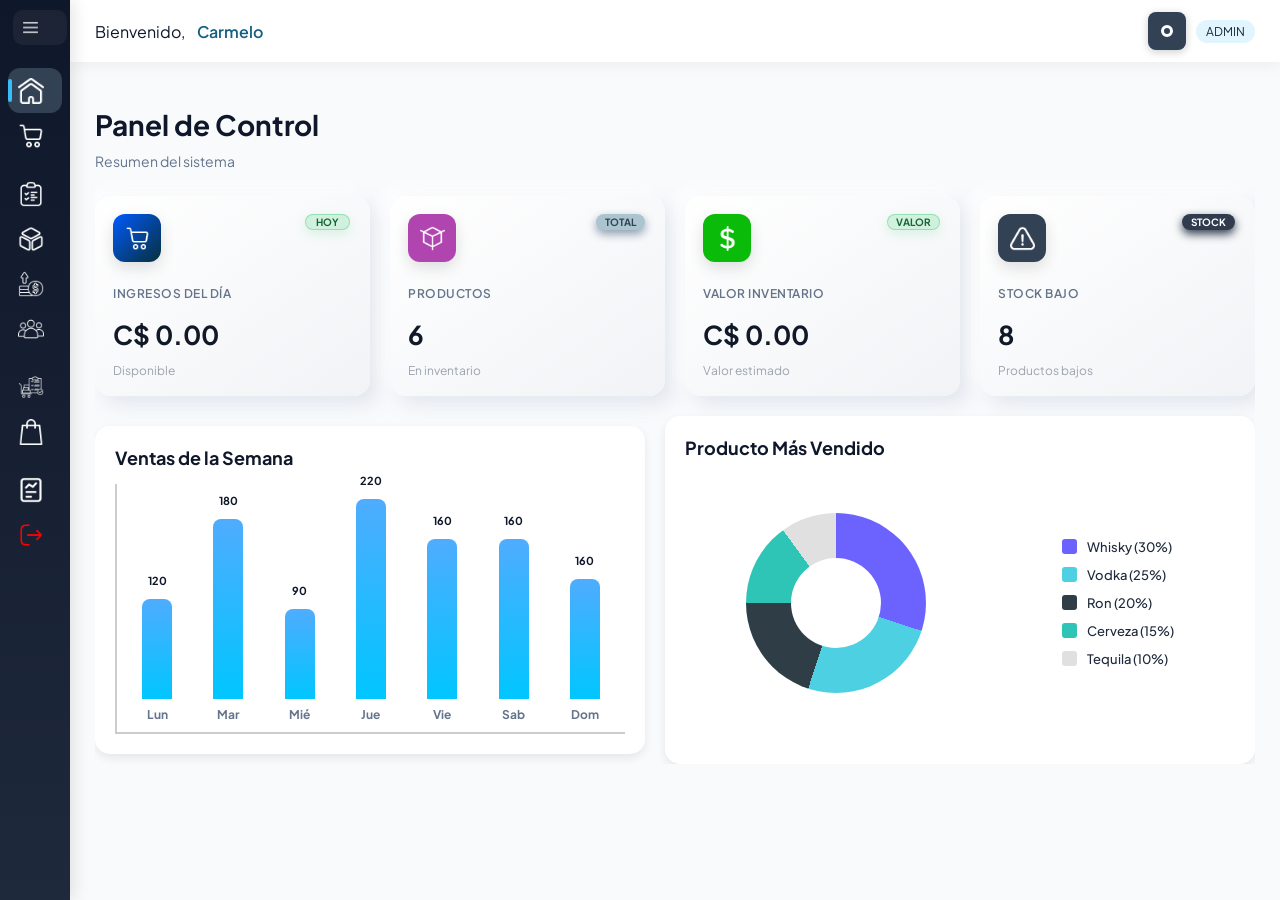
==== commit 2d5cf2cc: "Actualizado correctamete" ====
--- a/nuevo/index.html
+++ b/nuevo/index.html
@@ -4,20 +4,10 @@
 <head>
     <meta charset="UTF-8">
     <meta name="viewport" content="width=device-width, initial-scale=1.0">
-    <title>Sidebar Responsive Flex</title>
+    <title>InvEnTVenta</title>
     <link rel="stylesheet" href="style.css">
-    <link rel="stylesheet" href="dash/style.css">
-    <link rel="stylesheet" href="card_info/style.css">
-    <link rel="stylesheet" href="inventario/style.css">
-    <link rel="stylesheet" href="venta/style_venta.css">
-    <link rel="stylesheet" href="gestion_producto/style.css">
-    <link rel="stylesheet" href="most_agg_product.css">
-    <link rel="stylesheet" href="crear_producto/style.css">
-    <link rel="stylesheet" href="modificar_producto/style.css">
-    <link rel="stylesheet" href="aviso_emer/style.css">
-  <link rel="stylesheet" href="est_venta/style.css">
-  <link rel="stylesheet" href="ver_ventas/style.css">
-  <link rel="stylesheet" href="clientes/style.css">
+    <link rel="stylesheet" href="sections.css">
+    <link rel="stylesheet" href="modals.css">
 </head>
 
 <body>
@@ -131,46 +121,1386 @@
                             <p>Resumen del sistema</p>
                         </div>
                         <div id="card_box">
+                            <!-- Inlined from nuevo/card_info/index.html -->
+                            <div class="boxs_card">
+                                <div class="card_info ingresos">
+                                    <div class="box_flot">
+                                        <label class="label_flot">Hoy</label>
+                                    </div>
+                                    <div class="icon_box">
+                                        <img src="img/carrito.png" class="card_img carrito">
+                                    </div>
+                                    <span class="span_card">INGRESOS DEL DÍA</span>
+                                    <h3>C$ 0.00</h3>
+                                    <label class="label_card">Disponible</label>
+                                </div>
+
+                                <div class="card_info productos">
+                                    <div class="box_flot producs">
+                                        <label class="label_flot">Total</label>
+                                    </div>
+                                    <div class="icon_box violet">
+                                        <img src="img/caja.png" class="card_img">
+                                    </div>
+                                    <span class="span_card">PRODUCTOS</span>
+                                    <h3>6</h3>
+                                    <label class="label_card">En inventario</label>
+                                </div>
+
+                                <div class="card_info inventario">
+                                    <div class="box_flot">
+                                        <label class="label_flot">valor</label>
+                                    </div>
+                                    <div class="icon_box green">
+                                        <img src="img/dolar.png" class="card_img">
+                                    </div>
+                                    <span class="span_card">VALOR INVENTARIO</span>
+                                    <h3>C$ 0.00</h3>
+                                    <label class="label_card">Valor estimado</label>
+                                </div>
+
+                                <div class="card_info stock">
+                                    <div class="box_flot box_st">
+                                        <label class="label_flot">stock</label>
+                                    </div>
+                                    <div class="icon_box plomo">
+                                        <img src="img/advertencia.png" class="card_img">
+                                    </div>
+                                    <span class="span_card">STOCK BAJO</span>
+                                    <h3>8</h3>
+                                    <label class="label_card">Productos bajos</label>
+                                </div>
+                            </div>
                         </div>
                         <div id="dash_container">
+                            <!-- Inlined from nuevo/dash/index.html -->
+                            <div class="box_dash">
+                                <div class="dash_box">
+                                    <div class="chart-container">
+                                        <h2>Ventas de la Semana</h2>
+
+                                        <div class="chart">
+                                            <div class="bar-container">
+                                                <div class="bar lunes"><span>120</span></div>
+                                                <div class="label">Lun</div>
+                                            </div>
+
+                                            <div class="bar-container">
+                                                <div class="bar martes"><span>180</span></div>
+                                                <div class="label">Mar</div>
+                                            </div>
+
+                                            <div class="bar-container">
+                                                <div class="bar miercoles"><span>90</span></div>
+                                                <div class="label">Mié</div>
+                                            </div>
+
+                                            <div class="bar-container">
+                                                <div class="bar jueves"><span>220</span></div>
+                                                <div class="label">Jue</div>
+                                            </div>
+
+                                            <div class="bar-container">
+                                                <div class="bar viernes"><span>160</span></div>
+                                                <div class="label">Vie</div>
+                                            </div>
+                                            <div class="bar-container">
+                                                <div class="bar sabado"><span>160</span></div>
+                                                <div class="label">Sab</div>
+                                            </div>
+                                            <div class="bar-container">
+                                                <div class="bar domingo"><span>160</span></div>
+                                                <div class="label">Dom</div>
+                                            </div>
+                                        </div>
+                                    </div>
+                                </div>
+
+                                <div class="ulti_ventas">
+                                    <h2>Producto más vendido</h2>
+                                    <div class="contenedor">
+                                        <div class="dona"></div>
+                                        <div class="leyenda">
+                                            <div class="item">
+                                                <div class="color" style="background:#6C63FF;"></div> Whisky (30%)
+                                            </div>
+                                            <div class="item">
+                                                <div class="color" style="background:#4DD0E1;"></div> Vodka (25%)
+                                            </div>
+                                            <div class="item">
+                                                <div class="color" style="background:#2F3E46;"></div> Ron (20%)
+                                            </div>
+                                            <div class="item">
+                                                <div class="color" style="background:#2EC4B6;"></div> Cerveza (15%)
+                                            </div>
+                                            <div class="item">
+                                                <div class="color" style="background:#E0E0E0;"></div> Tequila (10%)
+                                            </div>
+                                        </div>
+                                    </div>
+                                </div>
+                            </div>
                         </div>
                     </section>
 
                     <section id="punto-venta" class="content-section ">
 
-                       
+                        <!-- Inlined from nuevo/venta/venta.html -->
+                        <div class="box_venta">
+
+                            <!-- PRODUCTOS -->
+                            <div class="card_ventas">
+                                <h2>Punto de Venta</h2>
+
+                                <input type="search" id="buscador" placeholder="Buscar productos...">
+
+                                <div class="nav_botton">
+                                    <button class="cat_bot active" data-category="todos">Todos</button>
+                                    <button class="cat_bot" data-category="cervezas">Cervezas</button>
+                                    <button class="cat_bot" data-category="vinos">Vinos</button>
+                                    <button class="cat_bot" data-category="ron">Ron</button>
+                                    <button class="cat_bot" data-category="whisky">Whisky</button>
+
+                                </div>
+
+                                <div class="Box_productos" id="productos-container">
+                                    <!-- Productos con data attributes para JavaScript -->
+                                    <div class="producto" data-id="1" data-category="cervezas" data-name="Toña"
+                                        data-price="35">
+                                        <h3>Toña</h3>
+                                        <p>C$35</p>
+                                        <span>Vence: 28/09/2026</span>
+                                    </div>
+
+                                    <div class="producto" data-id="2" data-category="ron" data-name="Flor de Caña"
+                                        data-price="250">
+                                        <h3>Flor de Caña</h3>
+                                        <p>C$250</p>
+                                        <span>Vence: 2028</span>
+                                    </div>
+
+                                    <div class="producto" data-id="3" data-category="vinos" data-name="Vino Tinto"
+                                        data-price="300">
+                                        <h3>Vino Tinto</h3>
+                                        <p>C$300</p>
+                                        <span>Vence: 2027</span>
+                                    </div>
+
+                                    <div class="producto" data-id="4" data-category="cervezas" data-name="Victoria"
+                                        data-price="30">
+                                        <h3>Victoria</h3>
+                                        <p>C$30</p>
+                                        <span>En stock</span>
+                                    </div>
+                                    <div class="producto" data-id="4" data-category="cervezas" data-name="Victoria"
+                                        data-price="30">
+                                        <h3>Victoria</h3>
+                                        <p>C$30</p>
+                                        <span>En stock</span>
+                                    </div>
+                                    <div class="producto" data-id="4" data-category="cervezas" data-name="Victoria"
+                                        data-price="30">
+                                        <h3>Victoria</h3>
+                                        <p>C$30</p>
+                                        <span>En stock</span>
+                                    </div>
+                                    <div class="producto" data-id="4" data-category="cervezas" data-name="Victoria"
+                                        data-price="30">
+                                        <h3>Victoria</h3>
+                                        <p>C$30</p>
+                                        <span>En stock</span>
+                                    </div>
+                                    <div class="producto" data-id="4" data-category="cervezas" data-name="Victoria"
+                                        data-price="30">
+                                        <h3>Victoria</h3>
+                                        <p>C$30</p>
+                                        <span>En stock</span>
+                                    </div>
+
+                                    <div class="producto" data-id="4" data-category="cervezas" data-name="Victoria"
+                                        data-price="30">
+                                        <h3>Victoria</h3>
+                                        <p>C$30</p>
+                                        <span>En stock</span>
+                                    </div>
+                                    <div class="producto" data-id="4" data-category="cervezas" data-name="Victoria"
+                                        data-price="30">
+                                        <h3>Victoria</h3>
+                                        <p>C$30</p>
+                                        <span>En stock</span>
+                                    </div>
+                                    <div class="producto" data-id="4" data-category="cervezas" data-name="Victoria"
+                                        data-price="30">
+                                        <h3>Victoria</h3>
+                                        <p>C$30</p>
+                                        <span>En stock</span>
+                                    </div>
+                                    <div class="producto" data-id="4" data-category="cervezas" data-name="Victoria"
+                                        data-price="30">
+                                        <h3>Victoria</h3>
+                                        <p>C$30</p>
+                                        <span>En stock</span>
+                                    </div>
+
+                                    <div class="producto" data-id="5" data-category="whisky" data-name="Johnnie Walker"
+                                        data-price="450">
+                                        <h3>Johnnie Walker</h3>
+                                        <p>C$450</p>
+                                        <span>En stock</span>
+                                    </div>
+
+                                    <div class="producto" data-id="6" data-category="ron" data-name="Bacardi"
+                                        data-price="180">
+                                        <h3>Bacardi</h3>
+                                        <p>C$180</p>
+                                        <span>En stock</span>
+                                    </div>
+
+                                    <div class="producto" data-id="7" data-category="vinos" data-name="Vino Blanco"
+                                        data-price="280">
+                                        <h3>Vino Blanco</h3>
+                                        <p>C$280</p>
+                                        <span>Vence: 2026</span>
+                                    </div>
+
+                                    <div class="producto" data-id="8" data-category="cervezas" data-name="Estrella"
+                                        data-price="35">
+                                        <h3>Estrella</h3>
+                                        <p>C$35</p>
+                                        <span>En stock</span>
+                                    </div>
+                                </div>
+                            </div>
+
+
+                            <div class="card_info_ventas">
+                                <label for="metodo_pago">Venta Actual</label>
+                                <div class="tabla_box">
+                                    <table class="tabla_ventas">
+                                        <thead>
+                                            <tr>
+                                                <th>Producto</th>
+                                                <th>Cant</th>
+                                                <th>Total</th>
+                                                <th>Acción</th>
+                                            </tr>
+                                        </thead>
+                                        <tbody id="tabla_ventas">
+
+                                            <tr id="fila_vacia">
+                                                <td colspan="4" style="color: #94a3b8; padding: 20px;">
+                                                    No hay productos en la venta
+                                                </td>
+                                            </tr>
+                                        </tbody>
+                                    </table>
+                                </div>
+
+                                <div class="box_cancelar">
+                                    <div class="box_total">
+                                        <span class="label_pago">Total</span>
+                                        <span class="label_monto" id="total_venta">C$0</span>
+                                    </div>
+
+                                    <div class="select_box_pago">
+                                        <label for="metodo_pago">Método de pago</label>
+                                        <select name="metodo_pago" id="metodo_pago">
+                                            <option value="efectivo">Efectivo</option>
+                                            <option value="tarjeta">Tarjeta</option>
+                                            <option value="transferencia">Transferencia</option>
+                                        </select>
+                                    </div>
+
+                                    <div class="pago_row">
+                                        <div class="select_box_pago">
+                                            <label for="pago_con">Pago con</label>
+                                            <input type="number" id="pago_con" placeholder="C$ recibidos" min="0"
+                                                step="1">
+                                        </div>
+                                        <div class="select_box_pago">
+                                            <label for="vuelto">Cambio</label>
+                                            <input type="number" id="vuelto" placeholder="C$ Cambio" readonly>
+                                        </div>
+                                    </div>
+
+                                    <div class="Select_actions">
+                                        <button type="button" class="btn_pagar" id="btn_pagar">Pagar</button>
+                                        <button type="button" class="btn_cancelar_venta" id="btn_cancelar">Cancelar
+                                            venta</button>
+                                    </div>
+                                </div>
+                            </div>
+
+                        </div>
+
                     </section>
 
                     <section id="inventario" class="content-section">
 
                         <div class="box_inventario" id="box_inventario">
-
+                            <!-- Inlined from nuevo/inventario/index.html -->
+                            <div class="box_inventario_padre">
+                                <div class="box_input_tabla_inventario">
+                                    <h1>Inventario</h1>
+                                    <div class="box_input_inventario">
+                                        <input type="text" placeholder="Buscar producto...">
+                                        <select name="cat_invent" id="cat_invent">
+                                            <option value="">Seleccionar categoría</option>
+                                            <option value="cervezas">Cervezas</option>
+                                            <option value="vinos">Vinos</option>
+                                            <option value="ron">Ron</option>
+                                            <option value="whisky">Whisky</option>
+                                        </select>
+                                        <select name="ubica_inventario" id="ubica_i">
+                                            <option value="">Seleccionar ubicación</option>
+                                            <option value="almacen">Almacén</option>
+                                            <option value="mostrador">Mostrador</option>
+                                        </select>
+                                        <select name="select_sucur" id="select_sucur">
+                                            <option value="">Seleccionar Sucursal</option>
+                                            <option value="">MGA-001</option>
+                                            <option value="">MGA-002</option>
+                                        </select>
+                                    </div>
+                                    <div class="box_tabla_inventario">
+                                        <table class="tabla_inventario">
+                                            <thead>
+                                                <tr>
+                                                    <th>Producto</th>
+                                                    <th>Categoría</th>
+                                                    <th>Precio</th>
+                                                    <th>Stock</th>
+                                                    <th>Ubicación</th>
+                                                    <th>Fecha de vencimiento</th>
+                                                    <th>Lote</th>
+                                                </tr>
+                                            </thead>
+                                            <tbody>
+                                                <tr>
+                                                    <td>Cerveza Lager</td>
+                                                    <td>Cervezas</td>
+                                                    <td>C$10.00</td>
+                                                    <td>50</td>
+                                                    <td>Almacén</td>
+                                                    <td>2023-12-31</td>
+                                                    <td>L001</td>
+                                                </tr>
+                                                <tr>
+                                                    <td>Vino Tinto</td>
+                                                    <td>Vinos</td>
+                                                    <td>C$20.00</td>
+                                                    <td>30</td>
+                                                    <td>Mostrador</td>
+                                                    <td>2024-06-30</td>
+                                                    <td>L002</td>
+                                                </tr>
+                                                <tr>
+                                                    <td>Cerveza Lager</td>
+                                                    <td>Cervezas</td>
+                                                    <td>C$10.00</td>
+                                                    <td>50</td>
+                                                    <td>Almacén</td>
+                                                    <td>2023-12-31</td>
+                                                    <td>L001</td>
+                                                </tr>
+                                                <tr>
+                                                    <td>Vino Tinto</td>
+                                                    <td>Vinos</td>
+                                                    <td>C$20.00</td>
+                                                    <td>30</td>
+                                                    <td>Mostrador</td>
+                                                    <td>2024-06-30</td>
+                                                    <td>L002</td>
+                                                </tr>
+                                                <tr>
+                                                    <td>Cerveza Lager</td>
+                                                    <td>Cervezas</td>
+                                                    <td>C$10.00</td>
+                                                    <td>50</td>
+                                                    <td>Almacén</td>
+                                                    <td>2023-12-31</td>
+                                                    <td>L001</td>
+                                                </tr>
+                                                <tr>
+                                                    <td>Vino Tinto</td>
+                                                    <td>Vinos</td>
+                                                    <td>C$20.00</td>
+                                                    <td>30</td>
+                                                    <td>Mostrador</td>
+                                                    <td>2024-06-30</td>
+                                                    <td>L002</td>
+                                                </tr>
+                                                <tr>
+                                                    <td>Cerveza Lager</td>
+                                                    <td>Cervezas</td>
+                                                    <td>C$10.00</td>
+                                                    <td>50</td>
+                                                    <td>Almacén</td>
+                                                    <td>2023-12-31</td>
+                                                    <td>L001</td>
+                                                </tr>
+                                                <tr>
+                                                    <td>Vino Tinto</td>
+                                                    <td>Vinos</td>
+                                                    <td>C$20.00</td>
+                                                    <td>30</td>
+                                                    <td>Mostrador</td>
+                                                    <td>2024-06-30</td>
+                                                    <td>L002</td>
+                                                </tr>
+                                                <tr>
+                                                    <td>Cerveza Lager</td>
+                                                    <td>Cervezas</td>
+                                                    <td>C$10.00</td>
+                                                    <td>50</td>
+                                                    <td>Almacén</td>
+                                                    <td>2023-12-31</td>
+                                                    <td>L001</td>
+                                                </tr>
+                                                <tr>
+                                                    <td>Vino Tinto</td>
+                                                    <td>Vinos</td>
+                                                    <td>C$20.00</td>
+                                                    <td>30</td>
+                                                    <td>Mostrador</td>
+                                                    <td>2024-06-30</td>
+                                                    <td>L002</td>
+                                                </tr>
+                                                <tr>
+                                                    <td>Cerveza Lager</td>
+                                                    <td>Cervezas</td>
+                                                    <td>C$10.00</td>
+                                                    <td>50</td>
+                                                    <td>Almacén</td>
+                                                    <td>2023-12-31</td>
+                                                    <td>L001</td>
+                                                </tr>
+                                                <tr>
+                                                    <td>Vino Tinto</td>
+                                                    <td>Vinos</td>
+                                                    <td>C$20.00</td>
+                                                    <td>30</td>
+                                                    <td>Mostrador</td>
+                                                    <td>2024-06-30</td>
+                                                    <td>L002</td>
+                                                </tr>
+                                                <tr>
+                                                    <td>Cerveza Lager</td>
+                                                    <td>Cervezas</td>
+                                                    <td>C$10.00</td>
+                                                    <td>50</td>
+                                                    <td>Almacén</td>
+                                                    <td>2023-12-31</td>
+                                                    <td>L001</td>
+                                                </tr>
+                                                <tr>
+                                                    <td>Vino Tinto</td>
+                                                    <td>Vinos</td>
+                                                    <td>C$20.00</td>
+                                                    <td>30</td>
+                                                    <td>Mostrador</td>
+                                                    <td>2024-06-30</td>
+                                                    <td>L002</td>
+                                                </tr>
+                                                <tr>
+                                                    <td>Cerveza Lager</td>
+                                                    <td>Cervezas</td>
+                                                    <td>C$10.00</td>
+                                                    <td>50</td>
+                                                    <td>Almacén</td>
+                                                    <td>2023-12-31</td>
+                                                    <td>L001</td>
+                                                </tr>
+                                                <tr>
+                                                    <td>Vino Tinto</td>
+                                                    <td>Vinos</td>
+                                                    <td>C$20.00</td>
+                                                    <td>30</td>
+                                                    <td>Mostrador</td>
+                                                    <td>2024-06-30</td>
+                                                    <td>L002</td>
+                                                </tr>
+                                                <tr>
+                                                    <td>Cerveza Lager</td>
+                                                    <td>Cervezas</td>
+                                                    <td>C$10.00</td>
+                                                    <td>50</td>
+                                                    <td>Almacén</td>
+                                                    <td>2023-12-31</td>
+                                                    <td>L001</td>
+                                                </tr>
+                                                <tr>
+                                                    <td>Vino Tinto</td>
+                                                    <td>Vinos</td>
+                                                    <td>C$20.00</td>
+                                                    <td>30</td>
+                                                    <td>Mostrador</td>
+                                                    <td>2024-06-30</td>
+                                                    <td>L002</td>
+                                                </tr>
+                                                <tr>
+                                                    <td>Cerveza Lager</td>
+                                                    <td>Cervezas</td>
+                                                    <td>C$10.00</td>
+                                                    <td>50</td>
+                                                    <td>Almacén</td>
+                                                    <td>2023-12-31</td>
+                                                    <td>L001</td>
+                                                </tr>
+                                                <tr>
+                                                    <td>Vino Tinto</td>
+                                                    <td>Vinos</td>
+                                                    <td>C$20.00</td>
+                                                    <td>30</td>
+                                                    <td>Mostrador</td>
+                                                    <td>2024-06-30</td>
+                                                    <td>L002</td>
+                                                </tr>
+                                                <var>
+                                                    <tr>
+                                                        <td>Cerveza Lager</td>
+                                                        <td>Cervezas</td>
+                                                        <td>C$10.00</td>
+                                                        <td>50</td>
+                                                        <td>Almacén</td>
+                                                        <td>2023-12-31</td>
+                                                        <td>L001</td>
+                                                    </tr>
+                                                    <tr>
+                                                        <td>Vino Tinto</td>
+                                                        <td>Vinos</td>
+                                                        <td>C$20.00</td>
+                                                        <td>30</td>
+                                                        <td>Mostrador</td>
+                                                        <td>2024-06-30</td>
+                                                        <td>L002</td>
+                                                    </tr>
+                                                </var>
+                                            </tbody>
+                                        </table>
+                                    </div>
+                                </div>
+                                <div class="box_card_info">
+                                    <div class="card_info stock">
+                                        <div class="box_flot box_st">
+                                            <label class="label_flot">stock</label>
+                                        </div>
+                                        <div class="icon_box plomo">
+                                            <img src="img/advertencia.png" class="card_img">
+                                        </div>
+                                        <span class="span_card">STOCK BAJO</span>
+                                        <h3>8</h3>
+                                        <label class="label_card">Productos bajos</label>
+                                        <a href="#" id="deta_stock" class="btn_card">Ver detalles</a>
+                                    </div>
+                                    <div class="card_info vencimiento">
+                                        <div class="box_flot box_venc">
+                                            <label class="label_flot">vencimiento</label>
+                                        </div>
+                                        <div class="icon_box plomo">
+                                            <img src="img/advertencia.png" class="card_img">
+                                        </div>
+                                        <span class="span_card">VENCIMIENTO PRÓXIMO</span>
+                                        <h3>5</h3>
+                                        <label class="label_card">Productos próximos a vencer</label>
+                                        <a href="#" id="deta_venci" class="btn_card">Ver detalles</a>
+                                    </div>
+                                </div>
+                            </div>
                         </div>
 
                     </section>
 
                     <section id="productos" class="content-section">
-
-
-
+                        <div class="tabs_productos_header">
+                            <button class="tab_prod_btn active" data-tab="lista-productos">Lista de Productos</button>
+                            <button class="tab_prod_btn" data-tab="precios-agrupacion">Precios por Agrupación (Por Mayor)</button>
+                        </div>
+                        
+                        <div class="tab_content_prod active" id="tab_lista_productos">
+                            <!-- Inlined from nuevo/gestion_producto/index.html -->
+                            <div class="box_pdr_producto">
+                            <header class="header_productos">
+                                <div>
+                                    <h1>Gestión de Productos</h1>
+                                    <p>Aqui puedes agregar, modificar o eliminar productos del inventario.</p>
+                                </div>
+                                <div class="box_input_agg">
+                                    <input type="text" placeholder="Nombre del producto">
+                                    <div id="agg_new_prod">
+                                        <img src="img/boton-agregar.png" alt="">
+                                        <button>
+                                            AGREGAR NUEVO PRODUCTO
+                                        </button>
+                                    </div>
+                                    <select name="Selec_catego" id="Selec_catego">
+                                        <option value="">Seleccionar categoría</option>
+                                        <option value="cervezas">Cervezas</option>
+                                        <option value="vinos">Vinos</option>
+                                    </select>
+                                </div>
+                            </header>
+                            <div class="box_tabla_agg">
+                                <table class="tabla_agg">
+                                    <thead>
+                                        <tr>
+                                            <th>Producto</th>
+                                            <th>Agrupaciones</th>
+                                            <th>Acciones</th>
+                                        </tr>
+                                    </thead>
+                                    <tbody id="tabla_gestion_productos_body">
+                                        <!-- Rendered dynamically by JavaScript -->
+                                    </tbody>
+                                </table>
+                            </div>
+                        </div>
+                        </div> <!-- End tab_lista_productos -->
+                        
+                        <!-- Contenido de Precios por Agrupación -->
+                        <div class="tab_content_prod" id="tab_precios_agrupacion" style="display: none;">
+                            <div class="box_pdr_precios_agrupacion">
+                                <div class="header_precios">
+                                    <h2>Configurar Precios por Mayor / Agrupación</h2>
+                                    <p>Asigna precios especiales y descuentos por volumen (six-pack, cajas, etc.) para incentivar la compra al por mayor.</p>
+                                </div>
+                                
+                                <div class="grid_config_precios">
+                                    <!-- Panel de Configuración -->
+                                    <div class="card_config_precios">
+                                        <h3>Seleccionar Producto</h3>
+                                        <div class="form_group" style="display: flex; flex-direction: column; gap: 6px; margin-bottom: 20px;">
+                                            <label for="select_prod_agrupacion" style="font-size: 0.75rem; font-weight: 600; color: var(--color-gris); text-transform: uppercase;">Producto</label>
+                                            <select id="select_prod_agrupacion" style="padding: 10px 16px; border: 1px solid var(--color-borde); border-radius: 8px; font-size: 0.875rem; background: var(--color-fondo); outline: none; transition: var(--transicion); font-weight: 500; color: var(--color-principal);">
+                                                <option value="">Seleccione un producto...</option>
+                                                <option value="1" data-price="35">Cerveza Toña (Precio Base: C$35)</option>
+                                                <option value="2" data-price="250">Flor de Caña 7 Años (Precio Base: C$250)</option>
+                                                <option value="3" data-price="300">Vino Tinto Concha y Toro (Precio Base: C$300)</option>
+                                                <option value="4" data-price="30">Cerveza Victoria (Precio Base: C$30)</option>
+                                                <option value="5" data-price="1500">Whisky Chivas Regal (Precio Base: C$1500)</option>
+                                            </select>
+                                        </div>
+                                        
+                                        <div id="agrupaciones_config_container" style="display: none; margin-top: 20px;">
+                                            <h4 style="font-size: 0.95rem; font-weight: 700; color: var(--color-principal); margin-bottom: 12px;">Agrupaciones y Precios Especiales</h4>
+                                            <div class="agrupaciones_list" id="lista_agrupaciones_inputs">
+                                                <!-- Inputs generados dinámicamente -->
+                                            </div>
+                                            <button class="btn_generar" id="btn_guardar_precios_agrupacion" style="width: 100%; margin-top: 24px; padding: 12px 24px; border: none; border-radius: 8px; font-weight: bold; cursor: pointer;">
+                                                Guardar Precios de Agrupación
+                                            </button>
+                                        </div>
+                                    </div>
+                                    
+                                    <!-- Panel de Resumen -->
+                                    <div class="card_resumen_precios">
+                                        <h3>Resumen de Precios por Agrupación</h3>
+                                        <div class="tabla_resumen_container">
+                                            <table>
+                                                <thead>
+                                                    <tr>
+                                                        <th>Producto</th>
+                                                        <th>Agrupación</th>
+                                                        <th>Precio Normal</th>
+                                                        <th>Precio Especial</th>
+                                                        <th>Descuento</th>
+                                                    </tr>
+                                                </thead>
+                                                <tbody id="tabla_resumen_precios_body">
+                                                    <tr>
+                                                        <td>Cerveza Toña</td>
+                                                        <td>Six Pack (6 uds)</td>
+                                                        <td>C$210.00</td>
+                                                        <td class="precio_promo">C$180.00</td>
+                                                        <td><span class="badge_pct">14.3% desc.</span></td>
+                                                    </tr>
+                                                    <tr>
+                                                        <td>Cerveza Toña</td>
+                                                        <td>Caja (24 uds)</td>
+                                                        <td>C$840.00</td>
+                                                        <td class="precio_promo">C$700.00</td>
+                                                        <td><span class="badge_pct">16.7% desc.</span></td>
+                                                    </tr>
+                                                    <tr>
+                                                        <td>Flor de Caña 7 Años</td>
+                                                        <td>Caja (12 uds)</td>
+                                                        <td>C$3,000.00</td>
+                                                        <td class="precio_promo">C$2,700.00</td>
+                                                        <td><span class="badge_pct">10.0% desc.</span></td>
+                                                    </tr>
+                                                    <tr>
+                                                        <td>Cerveza Victoria</td>
+                                                        <td>Six Pack (6 uds)</td>
+                                                        <td>C$180.00</td>
+                                                        <td class="precio_promo">C$160.00</td>
+                                                        <td><span class="badge_pct">11.1% desc.</span></td>
+                                                    </tr>
+                                                </tbody>
+                                            </table>
+                                        </div>
+                                    </div>
+                                </div>
+                            </div>
+                        </div>
                     </section>
 
                     <section id="ventas" class="content-section">
-
+                        <div class="tabs_ventas_header">
+                            <button class="tab_ventas_btn active" data-tab="historial-ventas">Historial de Ventas</button>
+                            <button class="tab_ventas_btn" data-tab="arqueo-caja">Arqueo de Caja (Control Diario)</button>
+                        </div>
+                        
+                        <!-- Pestaña 1: Historial de Ventas -->
+                        <div class="tab_content_ventas active" id="tab_historial_ventas">
+                            <div class="box_pdr_ventas">
+                                <header class="header_ventas">
+                                    <div>
+                                        <h1>Ventas Realizadas</h1>
+                                        <p>Consulta y revisa las transacciones de ventas del sistema.</p>
+                                    </div>
+                                    <div class="filtros_ventas">
+                                        <div class="input_filtro_v">
+                                            <label for="Selec_pago">Filtrar por Pago</label>
+                                            <select name="Selec_pago" id="Selec_pago">
+                                                <option value="">Todos los Métodos</option>
+                                                <option value="Efectivo">Efectivo</option>
+                                                <option value="Tarjeta">Tarjeta</option>
+                                                <option value="Transferencia">Transferencia</option>
+                                            </select>
+                                        </div>
+                                    </div>
+                                    
+                                    <div class="card_info_ventas_kpi">
+                                        <div class="icon_box_ventas">
+                                            <img src="img/mano.png" class="card_img">
+                                        </div>
+                                        <div class="kpi_v_content">
+                                            <span>Ventas de Hoy (Efectivo)</span>
+                                            <h3 id="ventas_hoy_monto">C$ 350.00</h3>
+                                            <label id="ventas_hoy_cant">1 Venta realizada</label>
+                                        </div>
+                                    </div>
+                                </header>
+                                
+                                <div class="box_tb_ventas">
+                                    <table class="tb_ventas" id="tabla_ventas_realizadas">
+                                        <thead>
+                                            <tr>
+                                                <th>Venta</th>
+                                                <th>Fecha Realizada</th>
+                                                <th>Monto</th>
+                                                <th>Forma de Pago</th>
+                                                <th>Realizada por</th>
+                                                <th>Acciones</th>
+                                            </tr>
+                                        </thead>
+                                        <tbody>
+                                            <tr data-pago="Tarjeta">
+                                                <td><strong>VTA-0010</strong></td>
+                                                <td>2026-05-31</td>
+                                                <td style="color: green; font-weight: bold;">C$ 2,500.00</td>
+                                                <td>Tarjeta</td>
+                                                <td>Carmelo</td>
+                                                <td>
+                                                    <button class="btn_observar_v">Observar venta</button>
+                                                </td>
+                                            </tr>
+                                            <tr data-pago="Transferencia">
+                                                <td><strong>VTA-0009</strong></td>
+                                                <td>2026-05-31</td>
+                                                <td style="color: green; font-weight: bold;">C$ 800.00</td>
+                                                <td>Transferencia</td>
+                                                <td>Carmelo</td>
+                                                <td>
+                                                    <button class="btn_observar_v">Observar venta</button>
+                                                </td>
+                                            </tr>
+                                            <tr data-pago="Efectivo">
+                                                <td><strong>VTA-0008</strong></td>
+                                                <td>2026-05-31</td>
+                                                <td style="color: green; font-weight: bold;">C$ 350.00</td>
+                                                <td>Efectivo</td>
+                                                <td>Elizabeth</td>
+                                                <td>
+                                                    <button class="btn_observar_v">Observar venta</button>
+                                                </td>
+                                            </tr>
+                                            <tr data-pago="Tarjeta">
+                                                <td><strong>VTA-0007</strong></td>
+                                                <td>2026-05-30</td>
+                                                <td style="color: green; font-weight: bold;">C$ 1,200.00</td>
+                                                <td>Tarjeta</td>
+                                                <td>Elizabeth</td>
+                                                <td>
+                                                    <button class="btn_observar_v">Observar venta</button>
+                                                </td>
+                                            </tr>
+                                        </tbody>
+                                    </table>
+                                </div>
+                            </div>
+                        </div>
+
+                        <!-- Pestaña 2: Arqueo de Caja -->
+                        <div class="tab_content_ventas" id="tab_arqueo_caja" style="display: none;">
+                            <div class="box_pdr_arqueo">
+                                <header class="header_arqueo">
+                                    <div>
+                                        <h1>Arqueo de Caja Diario</h1>
+                                        <p>Realiza el recuento físico de efectivo para verificar el cuadre de caja de la sucursal.</p>
+                                    </div>
+                                </header>
+                                
+                                <div class="grid_arqueo">
+                                    <!-- Formulario de Conteo de Monedas y Billetes -->
+                                    <div class="card_conteo_arqueo">
+                                        <h3>Recuento Físico de Efectivo</h3>
+                                        
+                                        <div class="box_monto_inicial" style="margin-bottom: 20px;">
+                                            <div class="form_group_v">
+                                                <label for="arq_monto_inicial">Efectivo Inicial en Caja (C$)</label>
+                                                <input type="number" id="arq_monto_inicial" value="1000" style="width: 100%; height: 40px; border-radius: 8px; border: 1px solid var(--color-borde); padding: 0 12px; font-weight: bold;">
+                                            </div>
+                                        </div>
+
+                                        <div class="denominaciones_grid">
+                                            <div class="denominacion_row">
+                                                <label>Billetes C$ 1,000</label>
+                                                <input type="number" class="denominacion_input" data-value="1000" value="0" min="0">
+                                            </div>
+                                            <div class="denominacion_row">
+                                                <label>Billetes C$ 500</label>
+                                                <input type="number" class="denominacion_input" data-value="500" value="0" min="0">
+                                            </div>
+                                            <div class="denominacion_row">
+                                                <label>Billetes C$ 200</label>
+                                                <input type="number" class="denominacion_input" data-value="200" value="0" min="0">
+                                            </div>
+                                            <div class="denominacion_row">
+                                                <label>Billetes C$ 100</label>
+                                                <input type="number" class="denominacion_input" data-value="100" value="0" min="0">
+                                            </div>
+                                            <div class="denominacion_row">
+                                                <label>Billetes C$ 50</label>
+                                                <input type="number" class="denominacion_input" data-value="50" value="0" min="0">
+                                            </div>
+                                            <div class="denominacion_row">
+                                                <label>Billetes C$ 20</label>
+                                                <input type="number" class="denominacion_input" data-value="20" value="0" min="0">
+                                            </div>
+                                            <div class="denominacion_row">
+                                                <label>Billetes C$ 10</label>
+                                                <input type="number" class="denominacion_input" data-value="10" value="0" min="0">
+                                            </div>
+                                            <div class="denominacion_row">
+                                                <label>Monedas C$ 5</label>
+                                                <input type="number" class="denominacion_input" data-value="5" value="0" min="0">
+                                            </div>
+                                            <div class="denominacion_row">
+                                                <label>Monedas C$ 1</label>
+                                                <input type="number" class="denominacion_input" data-value="1" value="0" min="0">
+                                            </div>
+                                        </div>
+                                    </div>
+                                    
+                                    <!-- Resultados del Arqueo -->
+                                    <div class="card_resultado_arqueo">
+                                        <h3>Cuadre de Caja</h3>
+                                        
+                                        <div class="cuadre_kpis">
+                                            <div class="cuadre_kpi_row">
+                                                <span>(+) Ventas en Efectivo (Hoy):</span>
+                                                <strong id="arq_ventas_efectivo">C$ 350.00</strong>
+                                            </div>
+                                            <div class="cuadre_kpi_row">
+                                                <span>(+) Monto Inicial:</span>
+                                                <strong id="arq_monto_inicial_disp">C$ 1,000.00</strong>
+                                            </div>
+                                            <div class="cuadre_kpi_row expected_total">
+                                                <span>(=) Efectivo Esperado:</span>
+                                                <strong id="arq_efectivo_esperado">C$ 1,350.00</strong>
+                                            </div>
+                                            <div class="cuadre_kpi_row counted_total">
+                                                <span>(=) Efectivo Contado Físico:</span>
+                                                <strong id="arq_efectivo_contado" style="color: #2563eb;">C$ 0.00</strong>
+                                            </div>
+                                            
+                                            <div class="cuadre_result_badge" id="arq_resultado_badge">
+                                                <span class="badge_cuadre neutral">Sin Conteo</span>
+                                            </div>
+                                        </div>
+                                        
+                                        <div class="box_observacion_arqueo" style="margin-top: 20px; display: flex; flex-direction: column; gap: 6px;">
+                                            <label for="arq_observacion" style="font-size: 0.8rem; font-weight: 600; color: var(--color-gris);">Observaciones del Arqueo</label>
+                                            <textarea id="arq_observacion" placeholder="Anotaciones sobre el cuadre diario..." style="width: 100%; height: 80px; border-radius: 8px; border: 1px solid var(--color-borde); padding: 10px; font-size: 0.85rem; outline: none; resize: none;"></textarea>
+                                        </div>
+
+                                        <div class="arqueo_actions" style="display: flex; gap: 12px; margin-top: 24px;">
+                                            <button class="btn_generar" id="btn_guardar_arqueo" style="flex: 1; height: 42px; border: none; border-radius: 8px; font-weight: bold; cursor: pointer;">Guardar Arqueo</button>
+                                            <button class="btn_secundario_rep" id="btn_imprimir_arqueo" style="height: 42px;">Imprimir Arqueo</button>
+                                        </div>
+                                    </div>
+                                    
+                                    <!-- Historial de Arqueos Registrados -->
+                                    <div class="card_historial_arqueo spans_full" style="grid-column: 1 / -1; margin-top: 10px;">
+                                        <h3>Historial de Arqueos de Caja</h3>
+                                        <div class="tabla_resumen_container">
+                                            <table style="width: 100%; border-collapse: collapse;">
+                                                <thead>
+                                                    <tr>
+                                                        <th>Fecha</th>
+                                                        <th>Cajero</th>
+                                                        <th>Efectivo Inicial</th>
+                                                        <th>Ventas Efectivo</th>
+                                                        <th>Esperado</th>
+                                                        <th>Físico Contado</th>
+                                                        <th>Diferencia</th>
+                                                        <th>Estado</th>
+                                                    </tr>
+                                                </thead>
+                                                <tbody id="tabla_historial_arqueos">
+                                                    <tr>
+                                                        <td><strong>2026-05-30</strong></td>
+                                                        <td>Elizabeth</td>
+                                                        <td>C$ 1,000.00</td>
+                                                        <td>C$ 2,250.00</td>
+                                                        <td>C$ 3,250.00</td>
+                                                        <td>C$ 3,250.00</td>
+                                                        <td style="color: green; font-weight: bold;">C$ 0.00</td>
+                                                        <td><span class="badge_pct">Cuadrada</span></td>
+                                                    </tr>
+                                                    <tr>
+                                                        <td><strong>2026-05-29</strong></td>
+                                                        <td>Elizabeth</td>
+                                                        <td>C$ 1,000.00</td>
+                                                        <td>C$ 450.00</td>
+                                                        <td>C$ 1,450.00</td>
+                                                        <td>C$ 1,430.00</td>
+                                                        <td style="color: red; font-weight: bold;">-C$ 20.00</td>
+                                                        <td><span class="badge_pct" style="background: #fee2e2; color: #b91c1c;">Faltante</span></td>
+                                                    </tr>
+                                                </tbody>
+                                            </table>
+                                        </div>
+                                    </div>
+                                </div>
+                            </div>
+                        </div>
                     </section>
 
                     <section id="clientes" class="content-section">
-
+                        <!-- Inlined from nuevo/clientes/index.html -->
+                        <div class="box_pdr_cliente">
+                            <h1>Gestión de Usuarios</h1>
+                            <div class="boxs_card_cliente">
+                                <div class="card_info_cliente">
+                                    <h3>Usuarios Totales</h3>
+                                    <p>120</p>
+                                    <span>Registrados en el sistema</span>
+                                </div>
+                                <div class="card_info_cliente">
+                                    <h3>Usuarios Activos</h3>
+                                    <p>95</p>
+                                    <span>Con compras recientes</span>
+                                </div>
+                                <div class="card_info_cliente">
+                                    <h3>Administradores</h3>
+                                    <p>18</p>
+                                    <span>Usuarios con permisos especiales</span>
+                                </div>
+                                <div class="card_info_cliente">
+                                    <h3>Clientes</h3>
+                                    <p>9</p>
+                                    <span>Usuarios con permisos limitados</span>
+                                </div>
+                            </div>
+                            <div class="box_control_usuario">
+                                <div class="filtros_usuario">
+                                    <input type="text" placeholder="Buscar usuario...">
+                                    <select>
+                                        <option value="">Filtrar por rol</option>
+                                        <option value="">Administrador</option>
+                                        <option value="">Cliente</option>
+                                    </select>
+                                </div>
+                                <div class="box_btn_crear">
+                                    <button id="btn_abrir_crear_usuario">+ Crear Usuario</button>
+                                </div>
+                            </div>
+                            <div class="box_tabla_usuario">
+                                <table>
+                                    <thead>
+                                        <tr>
+                                            <th>Nombre</th>
+                                            <th>Usuario</th>
+                                            <th>Contraseña</th>
+                                            <th>Rol</th>
+                                            <th>Última Sesión</th>
+                                            <th>Acciones</th>
+                                        </tr>
+                                    </thead>
+                                    <tbody id="tabla_usuarios_body">
+                                        <tr>
+                                            <td>Juan Pérez</td>
+                                            <td>juanp</td>
+                                            <td>********</td>
+                                            <td>
+                                                <span class="rol_admin">Administrador</span>
+                                            </td>
+                                            <td class="ultima-sesion">2023-10-15 14:30</td>
+                                            <td>
+                                                <div class="box_acciones">
+                                                    <button class="btn_editar">Editar</button>
+                                                    <button class="btn_eliminar_cliente">Eliminar</button>
+                                                </div>
+                                            </td>
+                                        </tr>
+                                        <tr>
+                                            <td>María López</td>
+                                            <td>marial</td>
+                                            <td>********</td>
+                                            <td>
+                                                <span class="rol_cliente">Cliente</span>
+                                            </td>
+                                            <td class="ultima-sesion">2023-10-14 09:15</td>
+                                            <td>
+                                                <div class="box_acciones">
+                                                    <button class="btn_editar">Editar</button>
+                                                    <button class="btn_eliminar_cliente">Eliminar</button>
+                                                </div>
+                                            </td>
+                                        </tr>
+                                        <tr>
+                                            <td>Carlos Mendoza</td>
+                                            <td>carlosm</td>
+                                            <td>********</td>
+                                            <td>
+                                                <span class="rol_admin">Administrador</span>
+                                            </td>
+                                            <td class="ultima-sesion">2023-10-13 16:45</td>
+                                            <td>
+                                                <div class="box_acciones">
+                                                    <button class="btn_editar">Editar</button>
+                                                    <button class="btn_eliminar_cliente">Eliminar</button>
+                                                </div>
+                                            </td>
+                                        </tr>
+                                        <tr>
+                                            <td>Ana Torres</td>
+                                            <td>anatorres</td>
+                                            <td>********</td>
+                                            <td>
+                                                <span class="rol_cliente">Cliente</span>
+                                            </td>
+                                            <td class="ultima-sesion">2023-10-12 11:20</td>
+                                            <td>
+                                                <div class="box_acciones">
+                                                    <button class="btn_editar">Editar</button>
+                                                    <button class="btn_eliminar_cliente">Eliminar</button>
+                                                </div>
+                                            </td>
+                                        </tr>
+                                    </tbody>
+                                </table>
+                            </div>
+                            <div class="box_ultima_sesion">
+                                <h2>Últimas Sesiones Recientes</h2>
+                                <div class="sesiones_scroll">
+                                    <div class="sesion_card">
+                                        <span class="usuario_nombre">Juan Pérez</span>
+                                        <span class="usuario_rol">Administrador</span>
+                                        <span class="usuario_hora">2023-10-15 14:30</span>
+                                    </div>
+                                    <div class="sesion_card">
+                                        <span class="usuario_nombre">María López</span>
+                                        <span class="usuario_rol">Cliente</span>
+                                        <span class="usuario_hora">2023-10-14 09:15</span>
+                                    </div>
+                                    <div class="sesion_card">
+                                        <span class="usuario_nombre">Carlos Mendoza</span>
+                                        <span class="usuario_rol">Administrador</span>
+                                        <span class="usuario_hora">2023-10-13 16:45</span>
+                                    </div>
+                                    <div class="sesion_card">
+                                        <span class="usuario_nombre">Ana Torres</span>
+                                        <span class="usuario_rol">Cliente</span>
+                                        <span class="usuario_hora">2023-10-12 11:20</span>
+                                    </div>
+                                </div>
+                            </div>
+                        </div>
                     </section>
 
                     <section id="proveedores" class="content-section">
-                        <h2>Proveedores</h2>
-                        <p>Revisa y administra la información de tus proveedores.</p>
+                        <div class="box_pdr_proveedor">
+
+                            <header class="header_proveedores">
+
+                                <div>
+                                    <h1>Gestión de Proveedores</h1>
+                                    <p>
+                                        Aquí puedes registrar, modificar y administrar los proveedores de la licorería.
+                                    </p>
+                                </div>
+
+                                <div class="box_input_agg">
+
+                                    <input type="text" id="prov_nombre" placeholder="Nombre del proveedor">
+
+                                    <input type="text" id="prov_contacto" placeholder="Persona de contacto">
+
+                                    <input type="text" id="prov_telefono" placeholder="Teléfono">
+
+                                    <input type="email" id="prov_correo" placeholder="Correo electrónico">
+
+                                    <select id="prov_estado">
+                                        <option value="Activo">Activo</option>
+                                        <option value="Inactivo">Inactivo</option>
+                                    </select>
+
+                                    <div id="agg_new_proveedor">
+                                        <button id="btn_guardar_proveedor">
+                                            AGREGAR NUEVO PROVEEDOR
+                                        </button>
+                                    </div>
+
+                                    <div id="cancel_edit_proveedor" style="display: none;">
+                                        <button id="btn_cancelar_proveedor">
+                                            CANCELAR EDICIÓN
+                                        </button>
+                                    </div>
+
+                                </div>
+
+                            </header>
+
+                            <div class="box_tabla_agg">
+
+                                <div class="box_buscador_proveedor">
+                                    <input type="text" id="buscar_proveedor" placeholder="Buscar proveedor por nombre...">
+                                </div>
+
+                                <table class="tabla_agg">
+
+                                    <thead>
+                                        <tr>
+                                            <th>ID</th>
+                                            <th>Proveedor</th>
+                                            <th>Contacto</th>
+                                            <th>Teléfono</th>
+                                            <th>Correo</th>
+                                            <th>Entrega</th>
+                                            <th>Estado</th>
+                                            <th>Acciones</th>
+                                        </tr>
+                                    </thead>
+
+                                    <tbody>
+
+                                        <tr>
+                                            <td>1</td>
+                                            <td>Distribuidora Central</td>
+                                            <td>Juan Pérez</td>
+                                            <td>8888-8888</td>
+                                            <td>ventas@central.com</td>
+                                            <td>3 días</td>
+                                            <td><span class="estado activo">Activo</span></td>
+                                            <td>
+                                                <button class="btn_modificar_proveedor">MODIFICAR</button>
+                                                <button class="btn_eliminar_proveedor">ELIMINAR</button>
+                                            </td>
+                                        </tr>
+
+                                        <tr>
+                                            <td>2</td>
+                                            <td>Bebidas Premium</td>
+                                            <td>María López</td>
+                                            <td>8787-8787</td>
+                                            <td>pedidos@premium.com</td>
+                                            <td>5 días</td>
+                                            <td><span class="estado activo">Activo</span></td>
+                                            <td>
+                                                <button class="btn_modificar_proveedor">MODIFICAR</button>
+                                                <button class="btn_eliminar_proveedor">ELIMINAR</button>
+                                            </td>
+                                        </tr>
+
+                                        <tr>
+                                            <td>3</td>
+                                            <td>Importadora Norte</td>
+                                            <td>Carlos Ruiz</td>
+                                            <td>8989-8989</td>
+                                            <td>norte@email.com</td>
+                                            <td>7 días</td>
+                                            <td><span class="estado inactivo">Inactivo</span></td>
+                                            <td>
+                                                <button class="btn_modificar_proveedor">MODIFICAR</button>
+                                                <button class="btn_eliminar_proveedor">ELIMINAR</button>
+                                            </td>
+                                        </tr>
+
+                                    </tbody>
+
+                                </table>
+
+                            </div>
+
+                        </div>
                     </section>
 
                     <section id="reportes" class="content-section">
-                        <h2>Reportes</h2>
-                        <p>Visualiza reportes de ventas, inventario y rendimiento.</p>
+                        <div class="box_pdr_reportes">
+                            <h1>Reportes y Estadísticas</h1>
+                            
+                            <!-- Panel de Filtros -->
+                            <div class="box_control_reportes">
+                                <div class="filtros_reportes">
+                                    <div class="input_filtro">
+                                        <label for="rep_rango_tiempo">Periodo de Tiempo</label>
+                                        <select id="rep_rango_tiempo">
+                                            <option value="hoy">Hoy</option>
+                                            <option value="semana">Esta Semana</option>
+                                            <option value="mes" selected>Este Mes</option>
+                                            <option value="total">Todo el Historial</option>
+                                        </select>
+                                    </div>
+                                    <div class="input_filtro">
+                                        <label for="rep_sucursal">Sucursal</label>
+                                        <select id="rep_sucursal">
+                                            <option value="todas">Todas las Sucursales</option>
+                                            <option value="Central">Sucursal Central</option>
+                                            <option value="Plaza">Sucursal Plaza</option>
+                                            <option value="Norte">Sucursal Norte</option>
+                                        </select>
+                                    </div>
+                                    <div class="input_filtro">
+                                        <label for="rep_cliente">Cliente</label>
+                                        <select id="rep_cliente">
+                                            <option value="todos">Todos los Clientes</option>
+                                            <option value="Juan Pérez">Juan Pérez</option>
+                                            <option value="María López">María López</option>
+                                            <option value="Ana Torres">Ana Torres</option>
+                                            <option value="Carlos Mendoza">Carlos Mendoza</option>
+                                            <option value="Carlos Ruiz">Carlos Ruiz</option>
+                                            <option value="Invitado">Invitado (General)</option>
+                                        </select>
+                                    </div>
+                                    <div class="input_filtro">
+                                        <label for="rep_tipo">Tipo de Reporte</label>
+                                        <select id="rep_tipo">
+                                            <option value="ventas">Resumen de Ventas</option>
+                                            <option value="inventario">Análisis de Inventario</option>
+                                            <option value="productos">Productos Estrella</option>
+                                        </select>
+                                    </div>
+                                </div>
+                                <div class="box_btn_reportes">
+                                    <button id="btn_generar_reporte" class="btn_generar">
+                                        Generar Reporte
+                                    </button>
+                                    <button id="btn_exportar_pdf" class="btn_secundario_rep">
+                                        Imprimir / PDF
+                                    </button>
+                                    <button id="btn_exportar_excel" class="btn_secundario_rep">
+                                        Descargar CSV
+                                    </button>
+                                </div>
+                            </div>
+
+                            <!-- KPIs -->
+                            <div class="boxs_card_reportes">
+                                <div class="card_info_reporte ingresos_rep">
+                                    <div class="icon_box_rep green">
+                                        <img src="img/dolar.png" alt="Ingresos">
+                                    </div>
+                                    <div class="card_content">
+                                        <h3>Ingresos Totales</h3>
+                                        <p id="kpi_ingresos">C$ 0.00</p>
+                                        <span id="kpi_ingresos_sub">C$ 0.00 efectivo / C$ 0.00 digital</span>
+                                    </div>
+                                </div>
+
+                                <div class="card_info_reporte ganancia_rep">
+                                    <div class="icon_box_rep violet">
+                                        <img src="img/mano.png" alt="Ganancias">
+                                    </div>
+                                    <div class="card_content">
+                                        <h3>Ganancia Estimada</h3>
+                                        <p id="kpi_ganancias">C$ 0.00</p>
+                                        <span id="kpi_ganancias_sub">Margen promedio: 0%</span>
+                                    </div>
+                                </div>
+
+                                <div class="card_info_reporte transacciones_rep">
+                                    <div class="icon_box_rep blue">
+                                        <img src="img/carrito.png" alt="Ventas">
+                                    </div>
+                                    <div class="card_content">
+                                        <h3>Transacciones</h3>
+                                        <p id="kpi_transacciones">0</p>
+                                        <span id="kpi_transacciones_sub">Ticket promedio: C$ 0.00</span>
+                                    </div>
+                                </div>
+
+                                <div class="card_info_reporte stock_rep">
+                                    <div class="icon_box_rep plomo">
+                                        <img src="img/advertencia.png" alt="Stock Bajo">
+                                    </div>
+                                    <div class="card_content">
+                                        <h3>Stock Bajo / Crítico</h3>
+                                        <p id="kpi_alertas">0</p>
+                                        <span id="kpi_alertas_sub">Productos en alerta</span>
+                                    </div>
+                                </div>
+                            </div>
+
+                            <!-- Visualizaciones y Gráficos -->
+                            <div class="grid_reportes">
+                                <!-- Ventas por Categoría -->
+                                <div class="card_grafico">
+                                    <h2>Ventas por Categoría</h2>
+                                    <div class="grafico_bars_container" id="grafico_categorias">
+                                        <!-- Generado dinámicamente por JS -->
+                                    </div>
+                                </div>
+
+                                <!-- Métodos de Pago y Resumen de Ventas -->
+                                <div class="card_grafico">
+                                    <h2>Método de Pago Preferido</h2>
+                                    <div class="payment_methods_container" id="grafico_pagos">
+                                        <!-- Generado dinámicamente por JS -->
+                                    </div>
+                                </div>
+
+                                <!-- Productos más vendidos -->
+                                <div class="card_grafico spans_full">
+                                    <h2>Top 5 Productos Estrella</h2>
+                                    <div class="top_productos_container" id="grafico_top_productos">
+                                        <!-- Generado dinámicamente por JS -->
+                                    </div>
+                                </div>
+                            </div>
+
+                            <!-- Tabla de Detalle -->
+                            <div class="box_tabla_reporte">
+                                <div class="header_tabla_reporte">
+                                    <h2 id="titulo_tabla_reporte">Detalle del Reporte</h2>
+                                    <div class="buscador_tabla_reporte">
+                                        <input type="text" id="buscar_reporte" placeholder="Buscar en el detalle...">
+                                    </div>
+                                </div>
+                                <div class="tabla_reporte_container">
+                                    <table id="tabla_reporte">
+                                        <thead id="tabla_reporte_head">
+                                            <!-- Encabezado dinámico por JS -->
+                                        </thead>
+                                        <tbody id="tabla_reporte_body">
+                                            <!-- Filas dinámicas por JS -->
+                                        </tbody>
+                                    </table>
+                                </div>
+                            </div>
+                        </div>
                     </section>
 
                     <section id="cerrar-sesion" class="content-section">
@@ -178,395 +1508,687 @@
                         <p>Haz clic en cerrar sesión para salir del sistema.</p>
                     </section>
                     <section id="compras" class="content-section">
-                        <h2>Compras</h2>
-                        <p>Administra las compras realizadas y los pedidos a proveedores.</p>
+                        <div class="container">
+                            <div class="header">
+                                <h1>Registro de Compras (Facturas)</h1>
+                                <p>
+                                    Ingresa los detalles de la factura de compra para actualizar el inventario y calcular el costo unitario de los productos.
+                                </p>
+                            </div>
+                            <div class="form-container">
+                                <!-- Cabecera de la factura -->
+                                <div class="form-grid">
+                                    <div class="input-group">
+                                        <label for="compra_num_factura">Número de factura</label>
+                                        <input type="text" id="compra_num_factura" placeholder="FAC-0001">
+                                    </div>
+                                    <div class="input-group">
+                                        <label for="compra_fecha">Fecha</label>
+                                        <input type="date" id="compra_fecha">
+                                    </div>
+                                    <div class="input-group">
+                                        <label for="compra_usuario">Usuario (Comprador)</label>
+                                        <input type="text" id="compra_usuario" placeholder="Nombre del usuario" readonly style="background: #f1f5f9; color: #64748b; font-weight: 500; border-color: #cbd5e1;">
+                                    </div>
+                                    <div class="input-group">
+                                        <label for="compra_metodo_pago">Método de pago</label>
+                                        <select id="compra_metodo_pago">
+                                            <option value="Efectivo">Efectivo</option>
+                                            <option value="Tarjeta">Tarjeta</option>
+                                            <option value="Transferencia">Transferencia</option>
+                                        </select>
+                                    </div>
+                                    <div class="input-group">
+                                        <label for="compra_select_proveedor">Seleccionar Proveedor</label>
+                                        <select id="compra_select_proveedor">
+                                            <option value="">Seleccione un proveedor...</option>
+                                        </select>
+                                    </div>
+                                </div>
+
+                                <!-- Formulario para configurar producto antes de agregar -->
+                                <div class="producto-form-container" style="background: #f8fafc; padding: 24px; border-radius: 14px; margin-bottom: 30px; border: 1px solid #e2e8f0; box-shadow: inset 0 2px 4px rgba(0,0,0,0.02);">
+                                    <h3 style="margin-top: 0; margin-bottom: 20px; font-size: 16px; color: #0f172a; font-weight: 700; border-bottom: 1px solid #e2e8f0; padding-bottom: 10px;">Detalles de Producto a Ingresar</h3>
+                                    <div class="form-grid" style="grid-template-columns: repeat(auto-fit, minmax(200px, 1fr)); gap: 16px; margin-bottom: 20px;">
+                                        <div class="input-group autocomplete-wrapper" style="position: relative;">
+                                             <label for="compra_buscar_producto">Producto (Escribe para buscar)</label>
+                                             <input type="text" id="compra_buscar_producto" placeholder="Buscar producto..." autocomplete="off">
+                                             <input type="hidden" id="compra_select_producto_id">
+                                             <div id="compra_resultados_busqueda" class="autocomplete-results" style="display: none;"></div>
+                                         </div>
+                                        <div class="input-group">
+                                            <label for="compra_select_agrupacion">Seleccionar Agrupación</label>
+                                            <select id="compra_select_agrupacion">
+                                                <option value="Unidad" data-equiv="1">Unidad (1 ud)</option>
+                                            </select>
+                                        </div>
+                                        <div class="input-group">
+                                            <label for="compra_cantidad_agrupacion">Cajas / Packs</label>
+                                            <input type="number" id="compra_cantidad_agrupacion" min="1" value="1">
+                                        </div>
+                                        <div class="input-group">
+                                            <label for="compra_cantidad">Cantidad (Unidades)</label>
+                                            <input type="number" id="compra_cantidad" min="1" value="1">
+                                        </div>
+                                        <div class="input-group">
+                                            <label for="compra_precio_costo">Precio Compra (C$)</label>
+                                            <input type="number" id="compra_precio_costo" min="0" step="0.01" value="0.00">
+                                        </div>
+                                        <div class="input-group">
+                                            <label for="compra_iva">IVA (%)</label>
+                                            <input type="number" id="compra_iva" min="0" max="100" value="15">
+                                        </div>
+                                        <div class="input-group">
+                                            <label for="compra_descuento">Descuento (C$)</label>
+                                            <input type="number" id="compra_descuento" min="0" step="0.01" value="0.00">
+                                        </div>
+                                        <div class="input-group">
+                                            <label for="compra_bonificacion">Bonificación (Uds. gratis)</label>
+                                            <input type="number" id="compra_bonificacion" min="0" value="0">
+                                        </div>
+                                        <div class="input-group">
+                                            <label for="compra_lote">Lote</label>
+                                            <input type="text" id="compra_lote" placeholder="Ej: LOTE-A1">
+                                        </div>
+                                        <div class="input-group">
+                                            <label for="compra_fecha_entrega">Fecha de Entrega</label>
+                                            <input type="date" id="compra_fecha_entrega">
+                                        </div>
+                                        <div class="input-group">
+                                            <label for="compra_fecha_caducidad">Fecha de Caducidad</label>
+                                            <input type="date" id="compra_fecha_caducidad">
+                                        </div>
+                                        <div class="input-group">
+                                            <label for="compra_margen_deseado">% Ganancia Deseada</label>
+                                            <input type="number" id="compra_margen_deseado" min="0" max="99" value="20">
+                                        </div>
+                                    </div>
+                                    
+                                    <!-- Caja de visualización de Cálculos (Precio Unitario y Ganancia) -->
+                                    <div class="calc-unitario-box" style="background: #eff6ff; padding: 16px 20px; border-radius: 10px; border: 1px solid #bfdbfe; display: grid; grid-template-columns: repeat(auto-fit, minmax(200px, 1fr)); gap: 16px; margin-bottom: 5px;">
+                                        <div>
+                                            <span style="font-size: 14px; color: #1e3a8a; font-weight: 700; display: block; margin-bottom: 4px;">Costo Unitario Neto:</span>
+                                            <strong id="compra_precio_unitario_calc" style="font-size: 20px; color: #1d4ed8; font-weight: 800;">C$ 0.00</strong>
+                                            <span id="compra_formula_display" style="font-size: 11px; color: #64748b; display: block; margin-top: 4px; font-style: italic;">Fórmula: ((Cant * Costo) - Desc + IVA) / (Cant + Bonif)</span>
+                                        </div>
+                                        <div style="border-left: 1px solid #bfdbfe; padding-left: 16px;">
+                                            <span style="font-size: 14px; color: #166534; font-weight: 700; display: block; margin-bottom: 4px;" id="compra_ganancia_label">Precio Venta Sugerido (20% Ganancia):</span>
+                                            <strong id="compra_ganancia_calc" style="font-size: 20px; color: #15803d; font-weight: 800;">C$ 0.00</strong>
+                                            <span id="compra_ganancia_formula" style="font-size: 11px; color: #64748b; display: block; margin-top: 4px; font-style: italic;">Fórmula: Costo Neto / (1 - %Ganancia / 100)</span>
+                                        </div>
+                                    </div>
+                                </div>
+
+                                <!-- Acciones requeridas por el usuario -->
+                                <div class="actions" style="margin-top: 30px; display: flex; justify-content: flex-end; align-items: center; gap: 16px;">
+                                    <button id="btn_compra_agregar_prod" class="btn-save" style="background: linear-gradient(135deg, #10b981, #059669); color: white; border: none; padding: 12px 24px; border-radius: 8px; font-weight: 600; cursor: pointer; transition: transform 0.2s, box-shadow 0.2s;">
+                                        + Agregar Producto
+                                    </button>
+                                    <button id="btn_compra_ver_factura" class="btn-save" style="background: linear-gradient(135deg, #8b5cf6, #6d28d9); color: white; border: none; padding: 12px 24px; border-radius: 8px; font-weight: 600; cursor: pointer; transition: transform 0.2s, box-shadow 0.2s;">
+                                        Ver Factura
+                                    </button>
+                                </div>
+                            </div>
+                        </div>
                     </section>
                 </div>
             </main>
 
         </div>
 
+        <!-- MODALS (Inlined static modal sub-containers) -->
         <div class="most_agg_produ" id="most_agg_produ">
-
-
+            <!-- Modal Crear Producto -->
+            <div class="container_new_product" id="modal_crear_producto" style="display: none;">
+                <div class="info_enca_modify">
+                    <h1>Gestión de Productos</h1>
+                    <img src="img/volver.png" alt="Volver" id="regr_new_produ" class="regr_new_produ">
+                </div>
+                <div class="container">
+                    <div class="grid">
+
+                        <!-- FORMULARIO -->
+
+                        <div class="card">
+
+                            <h2>
+                                Agregar Producto
+                            </h2>
+
+                            <form id="form_crear_producto" onsubmit="event.preventDefault();">
+
+                                <div class="form_group">
+                                    <label>Nombre del Producto</label>
+                                    <input type="text" id="crear_producto_nombre" placeholder="Ej: Cerveza Toña" required>
+                                </div>
+
+                                <div class="form_group">
+                                    <label>Precio Base (C$)</label>
+                                    <input type="number" id="crear_producto_precio" placeholder="Ej: 35" min="1" required>
+                                </div>
+
+                                <div class="form_group">
+                                    <label>Categoría</label>
+                                    <select id="crear_producto_categoria" required>
+                                        <option value="">Seleccionar</option>
+                                        <option value="Licores">Licores</option>
+                                        <option value="Cigarros">Cigarros</option>
+                                        <option value="Bebidas">Bebidas</option>
+                                        <option value="Snacks">Snacks</option>
+                                    </select>
+                                </div>
+
+                                <div class="form_group">
+                                    <label>Agrupaciones Permitidas</label>
+                                    <div class="check_container_v2" id="crear_producto_groupings">
+                                        <div class="group_item_row active">
+                                            <label class="group_label">
+                                                <input type="checkbox" data-group="Unidad" checked disabled>
+                                                <span>Unidad</span>
+                                            </label>
+                                            <div class="equiv_input_wrapper" style="opacity: 1; pointer-events: auto;">
+                                                <input type="number" class="group_equiv_input" value="1" readonly style="background: #e2e8f0; border-color: #cbd5e1; color: #475569;">
+                                                <span>ud</span>
+                                            </div>
+                                        </div>
+                                        <div class="group_item_row">
+                                            <label class="group_label">
+                                                <input type="checkbox" data-group="Paquete" onchange="this.closest('.group_item_row').classList.toggle('active', this.checked)">
+                                                <span>Paquete</span>
+                                            </label>
+                                            <div class="equiv_input_wrapper">
+                                                <span>Contiene:</span>
+                                                <input type="number" class="group_equiv_input" value="12" min="1">
+                                                <span>uds</span>
+                                            </div>
+                                        </div>
+                                        <div class="group_item_row">
+                                            <label class="group_label">
+                                                <input type="checkbox" data-group="Six Pack" onchange="this.closest('.group_item_row').classList.toggle('active', this.checked)">
+                                                <span>Six Pack</span>
+                                            </label>
+                                            <div class="equiv_input_wrapper">
+                                                <span>Contiene:</span>
+                                                <input type="number" class="group_equiv_input" value="6" min="1">
+                                                <span>uds</span>
+                                            </div>
+                                        </div>
+                                        <div class="group_item_row">
+                                            <label class="group_label">
+                                                <input type="checkbox" data-group="Caja" onchange="this.closest('.group_item_row').classList.toggle('active', this.checked)">
+                                                <span>Caja</span>
+                                            </label>
+                                            <div class="equiv_input_wrapper">
+                                                <span>Contiene:</span>
+                                                <input type="number" class="group_equiv_input" value="24" min="1">
+                                                <span>uds</span>
+                                            </div>
+                                        </div>
+                                        <div class="group_item_row">
+                                            <label class="group_label">
+                                                <input type="checkbox" data-group="Cajilla" onchange="this.closest('.group_item_row').classList.toggle('active', this.checked)">
+                                                <span>Cajilla</span>
+                                            </label>
+                                            <div class="equiv_input_wrapper">
+                                                <span>Contiene:</span>
+                                                <input type="number" class="group_equiv_input" value="20" min="1">
+                                                <span>uds</span>
+                                            </div>
+                                        </div>
+                                        <div class="group_item_row">
+                                            <label class="group_label">
+                                                <input type="checkbox" data-group="Botella" onchange="this.closest('.group_item_row').classList.toggle('active', this.checked)">
+                                                <span>Botella</span>
+                                            </label>
+                                            <div class="equiv_input_wrapper">
+                                                <span>Contiene:</span>
+                                                <input type="number" class="group_equiv_input" value="1" min="1">
+                                                <span>uds</span>
+                                            </div>
+                                        </div>
+                                        <div class="group_item_row">
+                                            <label class="group_label">
+                                                <input type="checkbox" data-group="Media Botella" onchange="this.closest('.group_item_row').classList.toggle('active', this.checked)">
+                                                <span>Media Botella</span>
+                                            </label>
+                                            <div class="equiv_input_wrapper">
+                                                <span>Contiene:</span>
+                                                <input type="number" class="group_equiv_input" value="1" min="1">
+                                                <span>uds</span>
+                                            </div>
+                                        </div>
+                                    </div>
+                                </div>
+
+                                <button class="btn" type="submit" id="btn_guardar_nuevo_producto">
+                                    Guardar Producto
+                                </button>
+
+                            </form>
+
+                        </div>
+
+                        <!-- TABLA -->
+
+                        <div class="card">
+
+                            <h2>
+                                Productos Registrados
+                            </h2>
+
+                            <div class="table_container">
+
+                                <table>
+
+                                    <thead>
+
+                                        <tr>
+                                            <th>#</th>
+                                            <th>Producto</th>
+                                            <th>Categoría</th>
+                                            <th>Agrupaciones</th>
+                                            <th>Ubicación</th>
+                                            <th>Acciones</th>
+                                        </tr>
+
+                                    </thead>
+
+                                    <tbody id="tabla_registrados_productos_body">
+                                        <!-- Rendered dynamically by JavaScript -->
+                                    </tbody>
+
+                                </table>
+
+                            </div>
+
+                        </div>
+
+                    </div>
+
+                </div>
+            </div>
+
+            <!-- Modal Modificar Producto -->
+            <div class="container_modify_product" id="modal_modificar_producto" style="display: none;">
+                <div class="info_enca_modify">
+                    <h1>Modificar Producto</h1>
+                    <img src="img/volver.png" alt="" id="regr_modify_produ" class="regr_modify_produ">
+                </div>
+                <div class="container">
+                    <h1 class="title">Editar Productos</h1>
+                    <div class="grid">
+                        <!-- LISTA -->
+                        <div class="card">
+                            <input type="text" class="search" id="buscar_producto_modificar" placeholder="Buscar producto...">
+                            <div class="product_list" id="modificar_producto_list">
+                                <!-- Rendered dynamically by JavaScript -->
+                            </div>
+                        </div>
+                        <!-- FORMULARIO -->
+                        <div class="card">
+                            <div class="form_container">
+                                <h2>Información del Producto</h2>
+                                <div class="form_group">
+                                    <label>Nombre del Producto</label>
+                                    <input type="text" id="modificar_producto_nombre" value="" required>
+                                </div>
+                                <div class="form_group">
+                                    <label>Precio Base (C$)</label>
+                                    <input type="number" id="modificar_producto_precio" value="" min="1" required>
+                                </div>
+                                <div class="form_group">
+                                    <label>Categoría</label>
+                                    <select id="modificar_producto_categoria" required>
+                                        <option value="Licores">Licores</option>
+                                        <option value="Cigarros">Cigarros</option>
+                                        <option value="Bebidas">Bebidas</option>
+                                        <option value="Snacks">Snacks</option>
+                                    </select>
+                                </div>
+                                <div class="form_group">
+                                    <label>Agrupaciones Permitidas</label>
+                                    <div class="group_container_v2" id="modificar_producto_groupings">
+                                        <div class="group_item_row active">
+                                            <label class="group_label">
+                                                <input type="checkbox" data-group="Unidad" checked disabled>
+                                                <span>Unidad</span>
+                                            </label>
+                                            <div class="equiv_input_wrapper" style="opacity: 1; pointer-events: auto;">
+                                                <input type="number" class="group_equiv_input" value="1" readonly style="background: #e2e8f0; border-color: #cbd5e1; color: #475569;">
+                                                <span>ud</span>
+                                            </div>
+                                        </div>
+                                        <div class="group_item_row">
+                                            <label class="group_label">
+                                                <input type="checkbox" data-group="Paquete" onchange="this.closest('.group_item_row').classList.toggle('active', this.checked)">
+                                                <span>Paquete</span>
+                                            </label>
+                                            <div class="equiv_input_wrapper">
+                                                <span>Contiene:</span>
+                                                <input type="number" class="group_equiv_input" value="12" min="1">
+                                                <span>uds</span>
+                                            </div>
+                                        </div>
+                                        <div class="group_item_row">
+                                            <label class="group_label">
+                                                <input type="checkbox" data-group="Six Pack" onchange="this.closest('.group_item_row').classList.toggle('active', this.checked)">
+                                                <span>Six Pack</span>
+                                            </label>
+                                            <div class="equiv_input_wrapper">
+                                                <span>Contiene:</span>
+                                                <input type="number" class="group_equiv_input" value="6" min="1">
+                                                <span>uds</span>
+                                            </div>
+                                        </div>
+                                        <div class="group_item_row">
+                                            <label class="group_label">
+                                                <input type="checkbox" data-group="Caja" onchange="this.closest('.group_item_row').classList.toggle('active', this.checked)">
+                                                <span>Caja</span>
+                                            </label>
+                                            <div class="equiv_input_wrapper">
+                                                <span>Contiene:</span>
+                                                <input type="number" class="group_equiv_input" value="24" min="1">
+                                                <span>uds</span>
+                                            </div>
+                                        </div>
+                                        <div class="group_item_row">
+                                            <label class="group_label">
+                                                <input type="checkbox" data-group="Cajilla" onchange="this.closest('.group_item_row').classList.toggle('active', this.checked)">
+                                                <span>Cajilla</span>
+                                            </label>
+                                            <div class="equiv_input_wrapper">
+                                                <span>Contiene:</span>
+                                                <input type="number" class="group_equiv_input" value="20" min="1">
+                                                <span>uds</span>
+                                            </div>
+                                        </div>
+                                        <div class="group_item_row">
+                                            <label class="group_label">
+                                                <input type="checkbox" data-group="Botella" onchange="this.closest('.group_item_row').classList.toggle('active', this.checked)">
+                                                <span>Botella</span>
+                                            </label>
+                                            <div class="equiv_input_wrapper">
+                                                <span>Contiene:</span>
+                                                <input type="number" class="group_equiv_input" value="1" min="1">
+                                                <span>uds</span>
+                                            </div>
+                                        </div>
+                                        <div class="group_item_row">
+                                            <label class="group_label">
+                                                <input type="checkbox" data-group="Media Botella" onchange="this.closest('.group_item_row').classList.toggle('active', this.checked)">
+                                                <span>Media Botella</span>
+                                            </label>
+                                            <div class="equiv_input_wrapper">
+                                                <span>Contiene:</span>
+                                                <input type="number" class="group_equiv_input" value="1" min="1">
+                                                <span>uds</span>
+                                            </div>
+                                        </div>
+                                    </div>
+                                </div>
+                                <div class="form_group">
+                                    <label>Ubicación</label>
+                                    <select id="modificar_producto_ubicacion">
+                                        <option value="Bodega A">Bodega A</option>
+                                        <option value="Bodega B">Bodega B</option>
+                                        <option value="Refrigerador">Refrigerador</option>
+                                        <option value="Vitrina">Vitrina</option>
+                                    </select>
+                                </div>
+                                <div class="buttons">
+                                    <button class="btn btn_save" id="btn_guardar_modificacion_producto">Guardar Cambios</button>
+                                    <button class="btn btn_delete" id="btn_eliminar_producto">Eliminar</button>
+                                </div>
+                            </div>
+                        </div>
+                    </div>
+                </div>
+            </div>
+
+            <!-- Modal Ver Ventas -->
+            <div class="contenedor-venta" id="modal_ver_ventas" style="display: none;">
+                <div class="encabezado">
+                    <div>
+                        <h1>Venta Número 1</h1>
+                        <p>Detalle completo de la venta realizada</p>
+                    </div>
+                    <img src="img/volver.png" alt="Volver" class="vol_v_venta" id="vol_v_venta">
+                </div>
+                <div class="info-venta">
+                    <div class="card-info_venta">
+                        <div class="titulo-info">Monto Total</div>
+                        <div class="valor-info">$250.00</div>
+                    </div>
+                    <div class="card-info_venta">
+                        <div class="titulo-info">Con cuánto pagó</div>
+                        <div class="valor-info">$300.00</div>
+                    </div>
+                    <div class="card-info_venta">
+                        <div class="titulo-info">Vuelto</div>
+                        <div class="valor-info">$50.00</div>
+                    </div>
+                    <div class="card-info_venta">
+                        <div class="titulo-info">Fecha</div>
+                        <div class="valor-info" style="font-size:18px;">14/05/2026</div>
+                    </div>
+                    <div class="card-info_venta">
+                        <div class="titulo-info">Forma de pago</div>
+                        <div class="valor-info" style="font-size:18px;">Efectivo</div>
+                    </div>
+                </div>
+                <div class="tabla_contenedor">
+                    <h2 class="titulo-tabla">Productos de la Venta</h2>
+                    <div class="tabla-venta">
+                        <table>
+                            <thead>
+                                <tr>
+                                    <th>#</th>
+                                    <th>Producto</th>
+                                    <th>Cantidad</th>
+                                    <th>Precio</th>
+                                    <th>Subtotal</th>
+                                    <th>Estado</th>
+                                </tr>
+                            </thead>
+                            <tbody>
+                                <tr>
+                                    <td>1</td>
+                                    <td>Cervezas </td>
+                                    <td>2</td>
+                                    <td>$50.00</td>
+                                    <td>$100.00</td>
+                                    <td><span class="estado">Entregado</span></td>
+                                </tr>
+                                <tr>
+                                    <td>1</td>
+                                    <td>Cervezas </td>
+                                    <td>2</td>
+                                    <td>$50.00</td>
+                                    <td>$100.00</td>
+                                    <td><span class="estado">Entregado</span></td>
+                                </tr>
+                                <tr>
+                                    <td>1</td>
+                                    <td>Cervezas </td>
+                                    <td>2</td>
+                                    <td>$50.00</td>
+                                    <td>$100.00</td>
+                                    <td><span class="estado">Entregado</span></td>
+                                </tr>
+                                <tr>
+                                    <td>1</td>
+                                    <td>Cervezas </td>
+                                    <td>2</td>
+                                    <td>$50.00</td>
+                                    <td>$100.00</td>
+                                    <td><span class="estado">Entregado</span></td>
+                                </tr>
+                                <tr>
+                                    <td>1</td>
+                                    <td>Cervezas </td>
+                                    <td>2</td>
+                                    <td>$50.00</td>
+                                    <td>$100.00</td>
+                                    <td><span class="estado">Entregado</span></td>
+                                </tr>
+                            </tbody>
+                        </table>
+                    </div>
+                </div>
+                <div class="caja-total"></div>
+            </div>
+
+            <!-- Modal Crear Usuario -->
+            <div class="container_new_user" id="modal_crear_usuario" style="display: none;">
+                <div class="info_enca_modify">
+                    <h1>Crear Usuario</h1>
+                    <img src="img/volver.png" alt="Volver" id="regr_crear_usuario" class="regr_crear_usuario">
+                </div>
+                <div class="container">
+                    <form method="POST" class="form_user_body" onsubmit="event.preventDefault();">
+                        <h2>Información del Usuario</h2>
+                        
+                        <div class="form_group">
+                            <label for="reg_nombre">Nombre Completo</label>
+                            <input type="text" id="reg_nombre" placeholder="Ej: Juan Pérez" required>
+                        </div>
+
+                        <div class="form_group">
+                            <label for="reg_usuario">Usuario</label>
+                            <input type="text" id="reg_usuario" placeholder="Ej: juanp" required>
+                        </div>
+
+                        <div class="form_group">
+                            <label for="reg_contrasena">Contraseña</label>
+                            <input type="password" id="reg_contrasena" placeholder="Contraseña de acceso" required>
+                        </div>
+
+                        <div class="form_group">
+                            <label for="reg_rol">Asignar Rol</label>
+                            <select id="reg_rol">
+                                <option value="Administrador">Administrador</option>
+                                <option value="Cliente">Cliente</option>
+                            </select>
+                        </div>
+
+                        <div class="buttons">
+                            <button type="submit" class="btn_save" id="btn_guardar_usuario">Guardar Usuario</button>
+                        </div>
+                    </form>
+                </div>
+            </div>
+
+            <!-- Modal Ver Factura Compra -->
+            <div class="contenedor-venta" id="modal_ver_factura_compra" style="display: none;">
+                <div class="encabezado">
+                    <div>
+                        <h1>Factura de Compra</h1>
+                        <p>Detalle de productos agregados a esta factura</p>
+                    </div>
+                    <img src="img/volver.png" alt="Volver" class="vol_v_compra" id="vol_v_compra">
+                </div>
+                <!-- Información General de la Factura de Compra -->
+                <div class="info-factura-compra" style="padding: 15px 25px; display: grid; grid-template-columns: repeat(auto-fit, minmax(150px, 1fr)); gap: 15px; background: #f8fafc; border-bottom: 1px solid #e2e8f0;">
+                    <div>
+                        <span style="font-size: 11px; color: #64748b; font-weight: 600; text-transform: uppercase;">N° Factura</span>
+                        <strong id="ver_compra_num_factura" style="display: block; font-size: 15px; color: #0f172a;">-</strong>
+                    </div>
+                    <div>
+                        <span style="font-size: 11px; color: #64748b; font-weight: 600; text-transform: uppercase;">Fecha</span>
+                        <strong id="ver_compra_fecha" style="display: block; font-size: 15px; color: #0f172a;">-</strong>
+                    </div>
+                    <div>
+                        <span style="font-size: 11px; color: #64748b; font-weight: 600; text-transform: uppercase;">Proveedor</span>
+                        <strong id="ver_compra_proveedor" style="display: block; font-size: 15px; color: #0f172a;">-</strong>
+                    </div>
+                    <div>
+                        <span style="font-size: 11px; color: #64748b; font-weight: 600; text-transform: uppercase;">Comprador</span>
+                        <strong id="ver_compra_usuario" style="display: block; font-size: 15px; color: #0f172a;">-</strong>
+                    </div>
+                    <div>
+                        <span style="font-size: 11px; color: #64748b; font-weight: 600; text-transform: uppercase;">Método de Pago</span>
+                        <strong id="ver_compra_metodo_pago" style="display: block; font-size: 15px; color: #0f172a;">-</strong>
+                    </div>
+                </div>
+                <div class="tabla_contenedor" style="padding: 25px;">
+                    <div class="tabla-venta" style="max-height: 400px;">
+                        <table id="compra_tabla_productos">
+                            <thead>
+                                <tr>
+                                    <th>Producto</th>
+                                    <th>Cantidad</th>
+                                    <th>Bonif.</th>
+                                    <th>Costo Compra</th>
+                                    <th>Descuento</th>
+                                    <th>Lote</th>
+                                    <th>F. Entrega</th>
+                                    <th>F. Caducidad</th>
+                                    <th>Precio Unitario</th>
+                                    <th>Subtotal Neto</th>
+                                </tr>
+                            </thead>
+                            <tbody id="compra_tabla_body">
+                                <tr id="compra_tabla_vacia">
+                                    <td colspan="10" style="text-align: center; color: #64748b; padding: 24px; font-weight: 500;">
+                                        No hay productos agregados a esta factura de compra.
+                                    </td>
+                                </tr>
+                            </tbody>
+                        </table>
+                    </div>
+                </div>
+                <!-- Totales y Acciones dentro del modal -->
+                <div style="padding: 0 25px 25px 25px; display: flex; flex-direction: column; gap: 20px;">
+                    <!-- Totales -->
+                    <div class="totals" style="display: flex; justify-content: flex-end;">
+                        <div class="total-box" style="background: #f8fafc; border: 1px solid #e2e8f0; padding: 16px; border-radius: 12px; display: flex; gap: 24px; align-items: center;">
+                            <div class="total-item" style="display: flex; flex-direction: column; align-items: flex-end;">
+                                <span style="font-size: 11px; color: #64748b; font-weight: 600; text-transform: uppercase; letter-spacing: 0.5px;">Subtotal Neto</span>
+                                <strong id="compra_subtotal_factura" style="font-size: 16px; color: #0f172a; font-weight: 700;">C$ 0.00</strong>
+                            </div>
+                            <div class="total-item" style="display: flex; flex-direction: column; align-items: flex-end;">
+                                <span style="font-size: 11px; color: #64748b; font-weight: 600; text-transform: uppercase; letter-spacing: 0.5px;">IVA Total</span>
+                                <strong id="compra_iva_factura" style="font-size: 16px; color: #0f172a; font-weight: 700;">C$ 0.00</strong>
+                            </div>
+                            <div class="total-item grand-total" style="display: flex; flex-direction: column; align-items: flex-end; border-left: 1px solid #cbd5e1; padding-left: 24px;">
+                                <span style="font-size: 11px; color: #1e3a8a; font-weight: 700; text-transform: uppercase; letter-spacing: 0.5px;">Total Factura</span>
+                                <strong id="compra_total_factura" style="font-size: 22px; color: #1d4ed8; font-weight: 800;">C$ 0.00</strong>
+                            </div>
+                        </div>
+                    </div>
+                    
+                    <!-- Acciones -->
+                    <div class="actions" style="display: flex; justify-content: space-between; align-items: center; gap: 16px;">
+                        <button id="btn_compra_eliminar_prod" class="btn-print" style="background: linear-gradient(135deg, #ef4444, #dc2626); color: white; border: none; padding: 12px 24px; border-radius: 8px; font-weight: 600; cursor: pointer; transition: transform 0.2s, box-shadow 0.2s; opacity: 0.5;" disabled>
+                            Eliminar Producto Seleccionado
+                        </button>
+                        <button id="btn_compra_editar_factura" class="btn-save" style="background: linear-gradient(135deg, #2563eb, #1d4ed8); color: white; border: none; padding: 12px 28px; border-radius: 8px; font-weight: 600; cursor: pointer; transition: transform 0.2s, box-shadow 0.2s;">
+                            Editar Factura
+                        </button>
+                    </div>
+                </div>
+            </div>
         </div>
 
-
         <div class="most_aviso" id="most_aviso">
-
+            <div class="box_aviso_padre">
+                <div class="box_aviso_hijo">
+                    <h1>desea salir de este apartado?</h1>
+                    <div class="box_buton">
+                        <button id="btn_aceptar" class="btn_aceptar">Aceptar</button>
+                        <button id="btn_cancelar" class="btn_cancel">Cancelar</button>
+                    </div>
+                </div>
+            </div>
         </div>
 
     </div>
-    <script>
-        // ELEMENTOS
-        const sidebar = document.getElementById("sidebar");
-        const btnSidebar = document.getElementById("btnMenuSidebar");
-        const btnHeader = document.getElementById("btnMenuHeader");
-        const navButtons = document.querySelectorAll(".nav_button[data-section]");
-        const sections = document.querySelectorAll(".content-section");
-
-        const productosContainer = document.getElementById("productos");
-        const ventasContainer = document.getElementById("ventas");
-        const mostAggProdu = document.getElementById("most_agg_produ");
-        const mostAviso = document.getElementById("most_aviso");
-
-        // ESTADO
-        let ventaCargada = false;
-        let estilosCargados = false;
-
-        // =========================
-        // FUNCIONES GENERALES
-        // =========================
-
-        const toggleSidebar = () => {
-            sidebar.classList.toggle("expanded");
-        };
-
-        const showSection = (sectionId) => {
-            sections.forEach(section =>
-                section.classList.toggle("active", section.id === sectionId)
-            );
-
-            if (sectionId !== "inicio") {
-                window.scrollTo({ top: 0, behavior: "smooth" });
-                document.querySelector("main")
-                    ?.scrollTo({ top: 0, behavior: "smooth" });
-            }
-        };
-
-        const setActiveButton = (clickedButton) => {
-            navButtons.forEach(btn =>
-                btn.classList.toggle("active", btn === clickedButton)
-            );
-        };
-
-        const cargarHTML = async (url, containerId) => {
-            try {
-                const response = await fetch(url);
-                const html = await response.text();
-
-                document.getElementById(containerId).innerHTML = html;
-            } catch (error) {
-                console.error(`❌ Error cargando ${url}`, error);
-            }
-        };
-
-        // =========================
-        // CARGAR ESTILOS
-        // =========================
-
-        const cargarEstilos = (url) => {
-            return new Promise((resolve, reject) => {
-
-                if (document.querySelector(`link[href*="${url}"]`)) {
-                    return resolve();
-                }
-
-                const link = document.createElement("link");
-
-                link.rel = "stylesheet";
-                link.href = url;
-
-                link.onload = resolve;
-                link.onerror = reject;
-
-                document.head.appendChild(link);
-            });
-        };
-
-        // =========================
-        // CARGAR PUNTO DE VENTA
-        // =========================
-
-        const cargarVentaSeccion = async (url, contenedorId) => {
-
-            if (ventaCargada) {
-                console.log("✅ Punto de venta ya cargado");
-                return;
-            }
-
-            try {
-
-                if (!estilosCargados) {
-                    await cargarEstilos("style.css");
-                    estilosCargados = true;
-                }
-
-                const response = await fetch(`${url}?t=${Date.now()}`);
-
-                if (!response.ok) {
-                    throw new Error(`HTTP ${response.status}`);
-                }
-
-                const html = await response.text();
-
-                const temp = document.createElement("div");
-                temp.innerHTML = html;
-
-                const scripts = [...temp.querySelectorAll("script")];
-
-                scripts.forEach(script => script.remove());
-
-                document.getElementById(contenedorId).innerHTML = temp.innerHTML;
-
-                for (const oldScript of scripts) {
-
-                    if (oldScript.src) {
-
-                        const existe = document.querySelector(
-                            `script[src*="${oldScript.src}"]`
-                        );
-
-                        if (!existe) {
-                            await new Promise((resolve, reject) => {
-
-                                const script = document.createElement("script");
-
-                                script.src = oldScript.src;
-                                script.onload = resolve;
-                                script.onerror = reject;
-
-                                document.body.appendChild(script);
-                            });
-                        }
-
-                    } else {
-
-                        const script = document.createElement("script");
-
-                        script.textContent = `
-                        (() => {
-                            ${oldScript.textContent}
-                        })();
-                    `;
-
-                        document.body.appendChild(script);
-                    }
-                }
-
-                ventaCargada = true;
-
-                console.log("✅ venta.html cargado correctamente");
-
-            } catch (error) {
-
-                document.getElementById(contenedorId).innerHTML =
-                    "<p style='color:red'>❌ Error cargando la sección de venta</p>";
-
-                console.error("❌ Error:", error);
-            }
-        };
-
-        // =========================
-        // MODAL PRODUCTO
-        // =========================
-
-        const openMostAggProdu = () => {
-            mostAggProdu.classList.add("open");
-            document.body.style.overflow = "hidden";
-        };
-
-        const closeMostAggProdu = () => {
-            mostAggProdu.classList.remove("open");
-            document.body.style.overflow = "";
-        };
-
-        // =========================
-        // MODAL AVISO
-        // =========================
-
-        const openMostAviso = () => {
-            mostAviso.classList.add("open");
-            document.body.style.overflow = "hidden";
-        };
-
-        const closeMostAviso = () => {
-            mostAviso.classList.remove("open");
-            document.body.style.overflow = "";
-        };
-
-        // =========================
-        // NAVEGACIÓN
-        // =========================
-
-        navButtons.forEach(button => {
-
-            button.addEventListener("click", () => {
-
-                const sectionId = button.dataset.section;
-
-                showSection(sectionId);
-                setActiveButton(button);
-
-                if (sectionId === "punto-venta") {
-                    cargarVentaSeccion(
-                        "venta/venta.html",
-                        "punto-venta"
-                    );
-                }
-            });
-        });
-
-
-
-
-
-        // =========================
-        // CARGAS INICIALES
-        // =========================
-
-        cargarHTML("dash/index.html", "dash_container");
-        cargarHTML("card_info/index.html", "card_box");
-        cargarHTML("inventario/index.html", "box_inventario");
-        cargarHTML("gestion_producto/index.html", "productos");
-        cargarHTML("est_venta/index.html", "ventas");
-        cargarHTML("aviso_emer/index.html", "most_aviso");
-        cargarHTML("clientes/index.html", "clientes");
-
-        const cargarModalProducto = async (url) => {
-            try {
-                const response = await fetch(`${url}?t=${Date.now()}`);
-                if (!response.ok) {
-                    throw new Error(`HTTP ${response.status}`);
-                }
-
-                const html = await response.text();
-                const temp = document.createElement("div");
-                temp.innerHTML = html;
-
-                const scripts = [...temp.querySelectorAll("script")];
-                scripts.forEach(script => script.remove());
-                mostAggProdu.innerHTML = temp.innerHTML;
-
-                for (const oldScript of scripts) {
-                    if (oldScript.src) {
-                        const existe = document.querySelector(
-                            `script[src*="${oldScript.src}"]`
-                        );
-
-                        if (!existe) {
-                            await new Promise((resolve, reject) => {
-                                const script = document.createElement("script");
-                                script.src = oldScript.src;
-                                script.onload = resolve;
-                                script.onerror = reject;
-                                document.body.appendChild(script);
-                            });
-                        }
-                    } else {
-                        const script = document.createElement("script");
-                        script.textContent = `(() => { ${oldScript.textContent} })();`;
-                        document.body.appendChild(script);
-                    }
-                }
-
-                openMostAggProdu();
-            } catch (error) {
-                mostAggProdu.innerHTML = "<p style='color:red'>❌ Error cargando el modal</p>";
-                console.error("❌ Error cargando modal", error);
-            }
-        };
-
-        // =========================
-        // EVENTOS PRODUCTO
-        // =========================
-
-        productosContainer?.addEventListener("click", (event) => {
-
-            const clicked = event.target.closest("#agg_new_prod");
-            const modify = event.target.closest("#btn_modi_gestion");
-
-            if (clicked) {
-                event.preventDefault();
-                return cargarModalProducto("crear_producto/index.html");
-            }
-
-            if (modify) {
-                event.preventDefault();
-                return cargarModalProducto("modificar_producto/index.html");
-            }
-        });
-
-        ventasContainer?.addEventListener("click", (event) => {
-            const viewVenta = event.target.closest("#slct_vent");
-
-            if (viewVenta) {
-                event.preventDefault();
-                return cargarModalProducto("ver_ventas/index.html");
-            }
-        });
-
-        document.addEventListener("click", (event) => {
-
-            const target = event.target;
-
-            const closeButton = target.closest("#regr_new_produ");
-            const modifyButton = target.closest("#regr_modify_produ");
-            const verVentasClose = target.closest("#vol_v_venta");
-            const btnAceptar = target.closest("#btn_aceptar");
-            const btnCancelar = target.closest("#btn_cancelar");
-
-            // Abrir modal aviso
-            if (closeButton || modifyButton || verVentasClose) {
-                event.preventDefault();
-                return openMostAviso();
-            }
-
-            // Cerrar modal producto
-            if (modifyButton) {
-                event.preventDefault();
-                return closeMostAggProdu();
-            }
-
-            // Cerrar modal aviso
-            if (btnCancelar) {
-                event.preventDefault();
-                return closeMostAviso();
-            }
-
-
-            if (btnAceptar) {
-                event.preventDefault();
-                return closeMostAviso(), closeMostAggProdu();
-            }
-            // Cerrar al hacer click fuera
-            if (
-                mostAggProdu.classList.contains("open") &&
-                target === mostAggProdu
-            ) {
-                closeMostAggProdu();
-            }
-
-            if (
-                mostAviso.classList.contains("open") &&
-                target === mostAviso
-            ) {
-                closeMostAviso();
-            }
-
-            // Cerrar sidebar fuera
-            const insideSidebar = sidebar.contains(target);
-            const clickBtn =
-                btnSidebar?.contains(target) ||
-                btnHeader?.contains(target);
-
-            if (
-                !insideSidebar &&
-                !clickBtn &&
-                sidebar.classList.contains("expanded")
-            ) {
-                sidebar.classList.remove("expanded");
-            }
-        });
-
-        // =========================
-        // BOTONES SIDEBAR
-        // =========================
-
-        btnSidebar?.addEventListener("click", toggleSidebar);
-        btnHeader?.addEventListener("click", toggleSidebar);
-
-    </script>
+    <script src="file_js/venta.js"></script>
+    <script src="file_js/reportes.js"></script>
+    <script src="file_js/precios_agrupacion.js"></script>
+    <script src="file_js/arqueo.js"></script>
+    <script src="file_js/back.js"></script>
+    <script src="file_js/compras.js"></script>
 </body>
 
 </html>
--- a/nuevo/style.css
+++ b/nuevo/style.css
@@ -1,21 +1,55 @@
-/* =========================
-   RESET
-========================= */
-* {
+@import url('https://fonts.googleapis.com/css2?family=Plus+Jakarta+Sans:wght@300;400;500;600;700&display=swap');
+
+html {
+    font-size: 16px;
+}
+
+@media (max-width: 1200px) {
+    html {
+        font-size: 15px;
+    }
+}
+
+@media (max-width: 992px) {
+    html {
+        font-size: 14px;
+    }
+}
+
+@media (max-width: 768px) {
+    html {
+        font-size: 13.5px;
+    }
+}
+
+@media (max-width: 480px) {
+    html {
+        font-size: 13px;
+    }
+}
+
+/* ==========================================================================
+   RESET & BASE STYLES
+   ========================================================================== */
+*, *::before, *::after {
     margin: 0;
     padding: 0;
     box-sizing: border-box;
+    font-family: 'Plus Jakarta Sans', -apple-system, BlinkMacSystemFont, "Segoe UI", Roboto, Helvetica, Arial, sans-serif;
 }
 
 body {
-    font-family: 'Segoe UI', Tahoma, Geneva, Verdana, sans-serif;
-}
-
-
-/* =========================
-   VARIABLES
-========================= */
+    background: var(--color-fondo);
+    color: var(--color-principal);
+    min-height: 100vh;
+    overflow-x: hidden;
+}
+
+/* ==========================================================================
+   DESIGN SYSTEM VARIABLES
+   ========================================================================== */
 :root {
+    /* Colors */
     --color-principal: #0f172a;
     --color-secundario: #1e293b;
     --color-acento: #38bdf8;
@@ -23,11 +57,43 @@
     --color-fondo: #f8fafc;
     --color-texto: #e2e8f0;
     --color-blanco: #ffffff;
-}
-
-/* =========================
-   LAYOUT GENERAL
-========================= */
+    --color-borde: #e2e8f0;
+    --color-gris: #64748b;
+    --color-gris-claro: #cbd5e1;
+
+    /* Semantic Feedback Colors */
+    --color-peligro: #ef4444;
+    --color-exito: #22c55e;
+    --color-advertencia: #f59e0b;
+
+    /* Shadows & Border Radii */
+    --sombra-suave: 0 4px 10px rgba(0, 0, 0, 0.08);
+    --sombra-fuerte: 0 8px 24px rgba(0, 0, 0, 0.12);
+    --sombra-lg: 0 20px 35px -10px rgba(0, 0, 0, 0.1);
+    --radio: 12px;
+    --radio-lg: 16px;
+    --transicion: all 0.25s ease;
+}
+
+/* Custom Scrollbar Styles */
+::-webkit-scrollbar {
+    width: 8px;
+    height: 8px;
+}
+
+::-webkit-scrollbar-track {
+    background: #e2e8f0;
+    border-radius: 10px;
+}
+
+::-webkit-scrollbar-thumb {
+    background: var(--color-acento);
+    border-radius: 10px;
+}
+
+/* ==========================================================================
+   GENERAL LAYOUT
+   ========================================================================== */
 .Box_padre {
     display: flex;
     height: 100vh;
@@ -63,7 +129,7 @@
     max-height: 0;
     opacity: 0;
     overflow: hidden;
-    padding: 0 0 0;
+    padding: 0;
     transform: translateY(12px);
     transition: opacity 0.3s ease, transform 0.3s ease, max-height 0.4s ease;
 }
@@ -77,7 +143,6 @@
     overflow-x: hidden;
 }
 
-
 #contenido_punto_venta {
     width: 100%;
     min-width: 0;
@@ -85,13 +150,13 @@
 }
 
 .content-section h2 {
-    font-size: 24px;
-    margin-bottom: 16px;
+    font-size: 1.5rem;
+    margin-bottom: 1rem;
     color: var(--color-principal);
 }
 
 .content-section p {
-    color: #475569;
+    color: var(--color-gris);
     line-height: 1.6;
 }
 
@@ -100,19 +165,19 @@
 }
 
 .inicio-header h1 {
-    font-size: 28px;
+    font-size: 1.75rem;
     margin-bottom: 8px;
     color: var(--color-principal);
 }
 
 .inicio-header p {
-    color: #475569;
-    font-size: 14px;
-}
-
-/* =========================
-   SIDEBAR
-========================= */
+    color: var(--color-gris);
+    font-size: 0.875rem;
+}
+
+/* ==========================================================================
+   SIDEBAR COMPONENT
+   ========================================================================== */
 .box_nav {
     width: 70px;
     flex-shrink: 0;
@@ -122,14 +187,15 @@
     flex-direction: column;
     align-items: center;
     padding: 10px 8px;
-
     background: linear-gradient(180deg, #0f172a, #1e293b);
     box-shadow: 4px 0 15px rgba(0, 0, 0, 0.1);
-
     transition: all 0.3s ease;
-}
-
-
+    z-index: 100;
+}
+
+.box_nav::-webkit-scrollbar {
+    display: none;
+}
 
 .Refer_box {
     width: 100%;
@@ -137,13 +203,11 @@
     opacity: 0.5;
     margin-left: 50px;
     text-transform: uppercase;
-
-
 }
 
 .Refer_box h4 {
     opacity: 0;
-    font-size: 14px;
+    font-size: 0.6875rem;
     white-space: nowrap;
     transition: opacity 0.3s ease;
     color: white;
@@ -153,12 +217,7 @@
     width: 230px;
 }
 
-
-/* BOTÓN SIDEBAR */
-
-
 .box_opn {
-
     display: flex;
     align-items: center;
     background: rgba(255, 255, 255, 0.05);
@@ -170,34 +229,25 @@
     margin-bottom: 10px;
 }
 
-/* TÍTULO */
-/* BOTÓN MENU */
 #btnMenuSidebar {
     padding: 10px;
     width: 35px;
     height: 35px;
     border-radius: 10px;
     cursor: pointer;
-
-
-
-
     transition: all 0.25s ease;
 }
 
 #btnMenuSidebar:hover {
     background: rgba(255, 255, 255, 0.05);
     transform: scale(1.05);
-
-}
-
-/* efecto clic */
+}
+
 #btnMenuSidebar:active {
     transform: scale(0.95);
 }
 
-
-/* ITEMS SIDEBAR */
+/* SIDEBAR ITEMS */
 .nav_button {
     display: flex;
     align-items: center;
@@ -217,54 +267,40 @@
     transform: translateX(4px);
 }
 
-/* ICONO */
 .nav_button img {
     width: 26px;
     filter: brightness(0) invert(1);
 }
 
-/* TEXTO */
 .nav_button label {
     opacity: 0;
     white-space: nowrap;
-    font-size: 14px;
+    font-size: 0.875rem;
     transition: opacity 0.3s ease;
 }
-
 
 .box_opn h1 {
     opacity: 0;
-    font-size: 14px;
+    font-size: 0.875rem;
     white-space: nowrap;
     transition: opacity 0.3s ease;
 }
 
-
-.box_nav.expanded .nav_button label {
-    opacity: 1;
-}
-
-
-.box_nav.expanded .box_opn h1 {
-    opacity: 1;
-}
-
+.box_nav.expanded .nav_button label,
+.box_nav.expanded .box_opn h1,
 .box_nav.expanded .Refer_box h4 {
     opacity: 1;
 }
+
 .nav_button:hover img {
-
     filter: invert(67%) sepia(46%) saturate(748%) hue-rotate(164deg) brightness(96%) contrast(95%);
-
 }
 
 .nav_button:hover label {
-
     color: var(--color-acento);
 }
- 
-
-/* INDICADOR */
+
+/* ACTIVE INDICATOR */
 .box_active {
     position: absolute;
     left: 0;
@@ -275,7 +311,8 @@
     transition: 0.3s;
 }
 
-.nav_button:hover .box_active {
+.nav_button:hover .box_active,
+.nav_button.active .box_active {
     background: var(--color-acento);
 }
 
@@ -283,37 +320,28 @@
     background: var(--color-hover);
 }
 
-.nav_button.active .box_active {
-    background: var(--color-acento);
-}
-
 .nav_button.active label {
     color: var(--color-acento);
 }
 
-
-
-/* =========================
-   HEADER
-========================= */
+/* ==========================================================================
+   HEADER COMPONENT
+   ========================================================================== */
 .header {
-    display: none; /* Oculto por defecto */
+    display: none;
     justify-content: space-between;
     align-items: center;
-
     padding: 12px 25px;
     background: var(--color-blanco);
-    box-shadow: 0 4px 15px rgba(0, 0, 0, 0.1);
+    box-shadow: 0 4px 15px rgba(0, 0, 0, 0.05);
     flex-shrink: 0;
 }
 
-/* Mostrar header solo cuando inicio está activo */
 body:has(#inicio.active) .header,
 body:has(.content-section.active#inicio) .header {
     display: flex;
 }
 
-/* IZQUIERDA */
 .box_comp {
     display: flex;
     align-items: center;
@@ -329,7 +357,6 @@
     color: var(--color-principal);
 }
 
-/* BOTÓN MOBILE */
 .btn-mobile {
     display: none;
     background: var(--color-secundario);
@@ -341,7 +368,6 @@
     padding: 6px 10px;
 }
 
-/* DERECHA */
 .Cont_usuario {
     display: flex;
     align-items: center;
@@ -352,7 +378,6 @@
     color: var(--color-secundario);
 }
 
-/* AVATAR */
 .Box_disen {
     width: 38px;
     height: 38px;
@@ -370,101 +395,321 @@
     border-radius: 50%;
 }
 
-/* ROL */
 .rol {
     background: rgba(56, 189, 248, 0.15);
     color: var(--color-acento);
     padding: 4px 10px;
     border-radius: 20px;
-    font-size: 12px;
+    font-size: 0.75rem;
     text-transform: uppercase;
 }
 
-
-
-/* =========================
-   MODALES
-========================= */
-
-.most_agg_produ {
-    position: fixed;
-    inset: 0;
-    width: 100vw;
-    min-height: 100vh;
-    background-color: rgba(0, 0, 0, 0.65);
+/* ==========================================================================
+   HOMEPAGE DASHBOARD CARDS
+   ========================================================================== */
+.boxs_card {
+    display: grid;
+    grid-template-columns: repeat(auto-fit, minmax(220px, 1fr));
+    gap: 20px;
+    margin: 20px 0;
+}
+
+.card_info {
+    background: linear-gradient(145deg, #ffffff, #f1f3f6);
+    height: 200px;
+    display: flex;
+    flex-direction: column;
+    justify-content: space-between;
+    padding: 18px;
+    border-radius: var(--radio-lg);
+    box-shadow: 8px 8px 18px rgba(163, 177, 198, 0.25), -8px -8px 18px rgba(255, 255, 255, 0.8);
+    transition: var(--transicion);
+    text-align: left;
+    backdrop-filter: blur(6px);
+    position: relative;
+}
+
+.card_info:hover {
+    transform: translateY(-8px) scale(1.02);
+    box-shadow: 10px 10px 25px rgba(0, 0, 0, 0.12), -6px -6px 20px rgba(255, 255, 255, 0.9);
+}
+
+.ingresos:hover { box-shadow: 0 10px 25px rgba(7, 88, 209, 0.25); }
+.productos:hover { box-shadow: 0 10px 25px rgba(235, 168, 235, 0.35); }
+.inventario:hover { box-shadow: 0 10px 25px rgba(164, 228, 164, 0.35); }
+.stock:hover { box-shadow: 0 10px 25px rgba(123, 139, 161, 0.35); }
+
+.box_flot {
+    width: auto;
+    min-width: 45px;
+    padding: 2px 8px;
     display: flex;
     align-items: center;
     justify-content: center;
-    padding: 24px;
-    overflow-y: auto;
-    opacity: 0;
-    visibility: hidden;
-    pointer-events: none;
-    transition: opacity 0.3s ease, visibility 0.3s ease;
-    z-index: 1000;
-}
-
-.most_agg_produ.open {
-    opacity: 1;
-    visibility: visible;
-    pointer-events: auto;
-}
-
-.most_agg_produ .container_new_product {
-    transform: translateY(30px);
-    transition: transform 0.3s ease;
-    max-width: 1200px;
+    position: absolute;
+    right: 20px;
+    top: 18px;
+    background: rgba(34, 197, 94, 0.18);
+    backdrop-filter: blur(8px);
+    border-radius: 12px;
+    border: 1px solid rgba(34, 197, 94, 0.35);
+    box-shadow: 0 4px 12px rgba(34, 197, 94, 0.15);
+    font-weight: bold;
+    text-transform: uppercase;
+}
+
+.label_flot {
+    color: #166534;
+    font-size: 0.625rem;
+    line-height: 1;
+}
+
+.producs {
+    background-color: #aac5ce;
+    border-color: transparent;
+    box-shadow: 0 4px 10px #8b9bb0;
+}
+
+.producs .label_flot {
+    color: #334155;
+}
+
+.box_st {
+    background-color: #303c4e;
+    border-color: transparent;
+    box-shadow: 0 4px 10px #303c4e;
+}
+
+.box_st .label_flot {
+    color: white;
+}
+
+.icon_box {
+    width: 48px;
+    height: 48px;
+    background: linear-gradient(135deg, #005bff, #072f3b);
+    display: flex;
+    align-items: center;
+    justify-content: center;
+    border-radius: 12px;
+    box-shadow: 0 6px 15px rgba(0, 0, 0, 0.12);
+    transition: var(--transicion);
+}
+
+.card_info:hover .icon_box {
+    transform: scale(1.05);
+}
+
+.icon_box img {
+    width: 25px;
+    height: 25px;
+    filter: brightness(0) invert(1);
+}
+
+.violet { background: rgb(176, 69, 176); }
+.green { background: rgb(10, 187, 10); }
+.plomo { background: #334155; }
+
+.span_card {
+    font-size: 0.75rem;
+    color: var(--color-gris);
+    font-weight: 600;
+    letter-spacing: 0.5px;
+    text-transform: uppercase;
+    margin-top: 12px;
+}
+
+.card_info h3 {
+    font-size: 1.625rem;
+    margin: 5px 0 0 0;
+    color: #111827;
+    font-weight: bold;
+}
+
+.label_card {
+    font-size: 0.75rem;
+    color: #9ca3af;
+}
+
+/* ==========================================================================
+   HOMEPAGE DASHBOARD CHARTS
+   ========================================================================== */
+.box_dash {
+    display: flex;
+    gap: 20px;
+    margin-top: 10px;
+}
+
+.dash_box,
+.ulti_ventas {
+    flex: 1;
+    background: transparent;
+    padding: 10px 0;
+    border-radius: 0;
+}
+
+.chart-container {
+    background: var(--color-blanco);
+    padding: 20px;
+    border-radius: 15px;
+    box-shadow: var(--sombra-suave);
+    box-sizing: border-box;
+}
+
+.chart-container h2 {
+    font-size: 1.125rem;
+    margin-bottom: 15px;
+}
+
+.chart {
+    display: flex;
+    justify-content: space-between;
+    align-items: flex-end;
+    height: 250px;
+    border-left: 2px solid #ccc;
+    border-bottom: 2px solid #ccc;
+    padding: 10px;
+}
+
+.bar-container {
+    display: flex;
+    flex-direction: column;
+    align-items: center;
+    width: 60px;
+}
+
+.bar {
+    width: 30px;
+    border-radius: 8px 8px 0 0;
+    background: linear-gradient(180deg, #4facfe, #00c6ff);
+    height: 0;
+    animation: grow 1.5s ease forwards;
+    position: relative;
+}
+
+.bar span {
+    position: absolute;
+    top: -25px;
+    font-size: 0.6875rem;
+    font-weight: bold;
     width: 100%;
-}
-
-.most_agg_produ.open .container_new_product {
-    transform: translateY(0);
-}
-
-.most_aviso {
-    position: fixed;
-    top: 0;
-    left: 0;
-    width: 100vw;
-    height: 100vh;
-    background-color: rgba(0, 0, 0, 0.5);
-    display: flex;
-    align-items: flex-start;
+    text-align: center;
+}
+
+.label {
+    margin-top: 8px;
+    font-weight: bold;
+    font-size: 0.75rem;
+    color: var(--color-gris);
+}
+
+/* Chart Heights */
+.lunes { height: 100px; }
+.martes { height: 180px; }
+.miercoles { height: 90px; }
+.jueves { height: 200px; }
+.viernes { height: 160px; }
+.sabado { height: 160px; }
+.domingo { height: 120px; }
+
+@keyframes grow {
+    from { height: 0; }
+}
+
+/* Pie Chart Section */
+.ulti_ventas {
+    display: flex;
     justify-content: center;
+    align-items: center;
+    flex-direction: column;
+    background: var(--color-blanco);
+    border-radius: 15px;
+    box-shadow: var(--sombra-suave);
     padding: 20px;
-    opacity: 0;
-    visibility: hidden;
-    pointer-events: none;
-    transition: opacity 0.3s ease, visibility 0.3s ease;
-    z-index: 1001;
-}
-
-.most_aviso.open {
-    opacity: 1;
-    visibility: visible;
-    pointer-events: auto;
-}
-
-.most_aviso .box_aviso_padre {
-    transform: translateY(-100%);
-    transition: transform 0.4s ease;
-}
-
-.most_aviso.open .box_aviso_padre {
-    transform: translateY(0);
-}
-
-
-
-
-/* =========================
-   RESPONSIVE
-========================= */
+    position: relative;
+}
+
+.ulti_ventas h2 {
+    position: absolute;
+    top: 20px;
+    left: 20px;
+    font-size: 1.125rem;
+    font-weight: bold;
+    color: var(--color-principal);
+    text-transform: capitalize;
+}
+
+.contenedor {
+    display: flex;
+    align-items: center;
+    justify-content: space-around;
+    width: 100%;
+    height: 100%;
+    margin-top: 25px;
+    gap: 15px;
+}
+
+.dona {
+    width: 180px;
+    height: 180px;
+    border-radius: 50%;
+    background: conic-gradient(
+        #6c63ff 0% 30%,
+        #4dd0e1 30% 55%,
+        #2f3e46 55% 75%,
+        #2ec4b6 75% 90%,
+        #e0e0e0 90% 100%
+    );
+    position: relative;
+}
+
+.dona::after {
+    content: "";
+    width: 90px;
+    height: 90px;
+    background: var(--color-blanco);
+    border-radius: 50%;
+    position: absolute;
+    top: 50%;
+    left: 50%;
+    transform: translate(-50%, -50%);
+}
+
+.leyenda {
+    display: flex;
+    flex-direction: column;
+    gap: 12px;
+}
+
+.item {
+    display: flex;
+    align-items: center;
+    gap: 10px;
+    font-size: 0.8125rem;
+    font-weight: 500;
+    color: var(--color-secundario);
+}
+
+.color {
+    width: 15px;
+    height: 15px;
+    border-radius: 3px;
+    flex-shrink: 0;
+}
+
+/* ==========================================================================
+   RESPONSIVE MEDIA QUERIES (GLOBAL & HOME)
+   ========================================================================== */
+@media (max-width: 1000px) {
+    .box_dash {
+        flex-direction: column;
+    }
+    .chart {
+        height: 200px;
+    }
+}
+
 @media (max-width: 900px) {
-    .card_box {
-        flex-direction: column;
-    }
-
     .box_main {
         padding: 15px;
     }
@@ -477,14 +722,12 @@
 }
 
 @media (max-width: 768px) {
-
     .box_nav {
         position: fixed;
         top: 0;
         left: -230px;
         width: 230px;
         height: 100vh;
-        z-index: 1000;
     }
 
     .box_nav.expanded {
@@ -494,7 +737,6 @@
     .btn-mobile {
         display: block;
     }
-
 
     .box_main {
         padding: 10px;
@@ -506,32 +748,20 @@
     }
 
     .content-section h2 {
-        font-size: 20px;
+        font-size: 1.25rem;
     }
 
     .inicio-header h1 {
-        font-size: 22px;
-    }
-
- 
+        font-size: 1.375rem;
+    }
+
     .header {
         padding: 10px 15px;
     }
 
-    .box_comp {
-        gap: 8px;
-    }
-
-    .box_comp span {
-        font-size: 14px;
-    }
-
+    .box_comp span,
     .box_comp label {
-        font-size: 14px;
-    }
-
-    .Cont_usuario {
-        gap: 8px;
+        font-size: 0.875rem;
     }
 
     .Box_disen {
@@ -540,33 +770,63 @@
     }
 
     .rol {
-        font-size: 10px;
+        font-size: 0.625rem;
         padding: 3px 8px;
     }
-}
-
-/* Móvil pequeño */
+
+    .dash_box,
+    .ulti_ventas {
+        padding: 15px;
+    }
+
+    .chart-container {
+        padding: 15px;
+    }
+
+    .chart {
+        height: 180px;
+        padding: 5px;
+    }
+
+    .bar-container {
+        width: 45px;
+    }
+
+    .bar {
+        width: 25px;
+    }
+
+    .bar span {
+        font-size: 0.625rem;
+        top: -20px;
+    }
+
+    .label {
+        font-size: 0.6875rem;
+    }
+
+    .contenedor {
+        flex-direction: column;
+        padding: 10px;
+    }
+
+    .dona {
+        width: 150px;
+        height: 150px;
+    }
+}
+
 @media (max-width: 480px) {
     .header {
         flex-wrap: wrap;
         gap: 8px;
     }
 
-
-    .box_comp {
-        order: 1;
-    }
-
-    .Cont_usuario {
-        order: 2;
-    }
-
-    .box_main {
-        padding: 8px;
-    }
-
-    .card_box {
-        margin: 10px;
+    .box_comp { order: 1; }
+    .Cont_usuario { order: 2; }
+
+    .boxs_card {
+        margin: 10px 0;
         gap: 15px;
     }
 
@@ -577,6 +837,50 @@
     }
 
     .content-section h2 {
-        font-size: 18px;
-    }
-}+        font-size: 1.125rem;
+    }
+
+    .dash_box,
+    .ulti_ventas {
+        padding: 10px;
+    }
+
+    .chart-container {
+        padding: 10px;
+        border-radius: 10px;
+    }
+
+    .chart {
+        height: 150px;
+    }
+
+    .bar-container {
+        width: 35px;
+    }
+
+    .bar {
+        width: 20px;
+    }
+
+    .bar span {
+        font-size: 0.5625rem;
+        top: -18px;
+    }
+
+    .label {
+        font-size: 0.625rem;
+    }
+
+    .dona {
+        width: 120px;
+        height: 120px;
+    }
+
+    .leyenda {
+        gap: 5px;
+    }
+
+    .item {
+        font-size: 0.6875rem;
+    }
+}
--- a/nuevo/sections.css
+++ b/nuevo/sections.css
@@ -0,0 +1,3461 @@
+/* ==========================================================================
+   SECTION SPECIFIC THEME OVERRIDES
+   ========================================================================== */
+#clientes {
+    --color-fondo: #f8fafd;
+    --color-principal: #0a0f1c;
+    --color-secundario: #1a253c;
+    --color-acento: #4f46e5;
+    --color-acento-suave: #818cf8;
+    --color-hover: #6366f1;
+    --color-blanco: #ffffff;
+    --color-gris: #6b7280;
+    --color-gris-claro: #9ca3af;
+    --color-borde: #e5e9f0;
+    --color-peligro: #f43f5e;
+    --color-peligro-hover: #e11d48;
+    --color-exito: #10b981;
+    --color-exito-suave: #34d399;
+    --color-warning: #f59e0b;
+    
+    --sombra-sm: 0 1px 2px rgba(0, 0, 0, 0.04);
+    --sombra-md: 0 10px 25px -5px rgba(0, 0, 0, 0.05), 0 8px 10px -6px rgba(0, 0, 0, 0.02);
+    --sombra-lg: 0 20px 35px -10px rgba(0, 0, 0, 0.1);
+    --sombra-acento: 0 10px 30px -12px rgba(79, 70, 229, 0.35);
+    
+    --radio: 16px;
+    --radio-sm: 12px;
+    --transicion: all 0.25s cubic-bezier(0.4, 0, 0.2, 1);
+}
+
+#punto-venta {
+    --color-principal: #1e293b;
+    --color-secundario: #3b82f6;
+    --color-fondo: #f1f5f9;
+    --color-blanco: #ffffff;
+    --color-gris: #94a3b8;
+    --color-peligro: #ef4444;
+    --color-exito: #22c55e;
+    --color-advertencia: #f59e0b;
+    
+    --sombra-suave: 0 4px 10px rgba(0, 0, 0, 0.08);
+    --sombra-fuerte: 0 8px 24px rgba(0, 0, 0, 0.12);
+    --radio: 10px;
+    --transicion: all 0.3s ease;
+}
+
+/* ==========================================================================
+   1. INVENTARIO SECTION
+   ========================================================================== */
+.box_inventario_padre {
+    width: 100%;
+    display: flex;
+    flex-direction: row;
+    gap: 24px;
+    max-height: calc(100vh - 100px);
+    padding: 10px;
+}
+
+.box_input_tabla_inventario {
+    flex: 4;
+    display: flex;
+    flex-direction: column;
+    background: var(--color-blanco);
+    border-radius: 28px;
+    box-shadow: 0 25px 40px -12px rgba(0, 0, 0, 0.15);
+    overflow: hidden;
+    backdrop-filter: blur(2px);
+    transition: transform 0.2s ease;
+    max-height: calc(100vh - 100px);
+}
+
+.box_input_tabla_inventario h1 {
+    font-size: 1.9rem;
+    font-weight: 700;
+    padding: 28px 28px 8px 28px;
+    color: var(--color-principal);
+    letter-spacing: -0.3px;
+    background: white;
+    margin: 0;
+}
+
+.box_input_inventario {
+    display: flex;
+    flex-wrap: wrap;
+    width: 100%;
+    gap: 16px;
+    padding: 20px 28px;
+    background: white;
+    border-bottom: 1px solid rgba(15, 23, 42, 0.08);
+}
+
+.box_input_inventario input,
+.box_input_inventario select {
+    flex: 1;
+    min-width: 160px;
+    padding: 12px 18px;
+    border-radius: 48px;
+    border: 1.5px solid #e2e8f0;
+    background: var(--color-fondo);
+    font-size: 0.9rem;
+    font-weight: 500;
+    color: #0f172a;
+    transition: var(--transicion);
+    outline: none;
+    cursor: pointer;
+}
+
+.box_input_inventario input:focus,
+.box_input_inventario select:focus {
+    border-color: var(--color-acento);
+    box-shadow: 0 0 0 3px rgba(56, 189, 248, 0.2);
+    background: white;
+}
+
+.box_input_inventario input::placeholder {
+    color: #94a3b8;
+    font-weight: 400;
+}
+
+.box_tabla_inventario {
+    flex: 1;
+    overflow-x: auto;
+    padding: 0 28px 28px 28px;
+    background: white;
+}
+
+.tabla_inventario {
+    width: 100%;
+    border-collapse: separate;
+    border-spacing: 0;
+    font-size: 14px;
+    border-radius: 12px;
+    overflow: hidden;
+}
+
+.tabla_inventario thead {
+    background: linear-gradient(90deg, #1e293b, #3b82f6);
+    color: #fff;
+    position: sticky;
+    top: 0;
+    z-index: 4;
+}
+
+.tabla_inventario th,
+.tabla_inventario td {
+    padding: 12px 10px;
+    text-align: center;
+}
+
+.tabla_inventario th {
+    font-weight: 600;
+    font-size: 13px;
+}
+
+.tabla_inventario tbody tr {
+    border-bottom: 1px solid #f1f5f9;
+    transition: background 0.2s ease;
+}
+
+.tabla_inventario tbody tr:nth-child(even) {
+    background: #f8fafc;
+}
+
+.tabla_inventario tbody tr:hover {
+    background: #e0f2fe;
+}
+
+.box_card_info {
+    flex: 1.2;
+    display: flex;
+    flex-direction: column;
+    gap: 24px;
+    margin-top: 10px;
+}
+
+.box_card_info a {
+    text-decoration: none;
+    color: green;
+    font-weight: bold;
+    transition: color 0.2s ease;
+}
+
+.box_card_info a:hover {
+    color: var(--color-hover);
+}
+
+.card_info.vencimiento h3 {
+    color: red;
+}
+
+.card_info.vencimiento .icon_box.plomo {
+    background: red;
+}
+
+.tabla_inventario td:nth-child(4) {
+    color: green;
+    font-weight: bold;
+}
+
+.tabla_inventario td:nth-child(7) {
+    color: var(--color-principal);
+    font-weight: bold;
+}
+
+.tabla_inventario td:nth-child(3) {
+    font-weight: bold;
+}
+
+/* ==========================================================================
+   2. GESTION DE PRODUCTOS SECTION
+   ========================================================================== */
+.box_pdr_producto {
+    display: flex;
+    gap: 18px;
+    align-items: flex-start;
+    flex-wrap: wrap;
+}
+
+.header_productos {
+    flex: 0.8;
+    min-width: 260px;
+    display: flex;
+    flex-direction: column;
+    gap: 22px;
+    background: var(--color-blanco);
+    border-radius: 18px;
+    padding: 22px;
+    box-shadow: var(--sombra-suave);
+}
+
+.header_productos h1 {
+    font-size: clamp(20px, 5vw, 26px);
+    margin-bottom: 8px;
+    color: var(--color-principal);
+    word-break: break-word;
+}
+
+.header_productos p {
+    color: var(--color-gris);
+    font-size: clamp(12px, 3vw, 14px);
+    line-height: 1.5;
+}
+
+.box_input_agg {
+    display: flex;
+    flex-direction: column;
+    gap: 14px;
+}
+
+.box_input_agg input,
+.box_input_agg select {
+    width: 100%;
+    height: 42px;
+    border: 1px solid var(--color-borde);
+    border-radius: 10px;
+    padding: 0 14px;
+    font-size: clamp(12px, 3vw, 13px);
+    background: #f8fafc;
+    outline: none;
+    transition: .3s ease;
+}
+
+.box_input_agg input:focus,
+.box_input_agg select:focus {
+    border-color: var(--color-acento);
+    box-shadow: 0 0 0 4px rgba(59, 130, 246, .10);
+}
+
+.box_input_agg div {
+    height: 44px;
+    display: flex;
+    align-items: center;
+    justify-content: center;
+    gap: 10px;
+    border-radius: 10px;
+    background: linear-gradient(135deg, #2563eb, #3b82f6);
+    cursor: pointer;
+    transition: .3s ease;
+}
+
+.box_input_agg div:hover {
+    transform: translateY(-2px);
+}
+
+.box_input_agg div:active {
+    transform: translateY(1px);
+}
+
+.box_input_agg div img {
+    width: 30px;
+    height: 30px;
+    filter: brightness(0) invert(1);
+}
+
+.box_input_agg div button {
+    border: none;
+    background: transparent;
+    color: white;
+    font-size: clamp(11px, 3vw, 12px);
+    font-weight: 600;
+    cursor: pointer;
+}
+
+.box_tabla_agg {
+    flex: 2;
+    overflow-x: hidden;
+    overflow-y: auto;
+    background: white;
+    max-height: calc(100vh - 100px);
+    border-radius: 18px;
+    box-sizing: border-box;
+}
+
+.tabla_agg {
+    width: 100%;
+    border-collapse: collapse;
+    font-size: clamp(11px, 3vw, 12px);
+    min-width: 500px;
+    overflow-y: auto;
+}
+
+.tabla_agg thead {
+    background: linear-gradient(90deg, #0f172a, #2563eb);
+    color: white;
+}
+
+.tabla_agg th {
+    padding: 12px 10px;
+    text-align: center;
+    font-size: clamp(10px, 2.8vw, 11px);
+    font-weight: 600;
+    letter-spacing: .4px;
+    white-space: nowrap;
+}
+
+.tabla_agg td {
+    padding: 10px 8px;
+    text-align: center;
+    border-bottom: 1px solid #edf2f7;
+    color: #334155;
+    white-space: nowrap;
+}
+
+.tabla_agg tbody tr {
+    transition: .2s ease;
+}
+
+.tabla_agg tbody tr:nth-child(even) {
+    background: #f8fafc;
+}
+
+.tabla_agg tbody tr:hover {
+    background: #dbeafe;
+}
+
+.tabla_agg td button {
+    border: none;
+    padding: 7px 10px;
+    border-radius: 7px;
+    font-size: clamp(10px, 2.8vw, 11px);
+    font-weight: 600;
+    cursor: pointer;
+    transition: .2s ease;
+    margin: 0 3px;
+}
+
+.tabla_agg td button:first-child {
+    background: #dbeafe;
+    color: #2563eb;
+}
+
+.tabla_agg td button:first-child:hover {
+    background: #2563eb;
+    color: white;
+}
+
+.tabla_agg td button:last-child {
+    background: #fee2e2;
+    color: #dc2626;
+}
+
+.tabla_agg td button:last-child:hover {
+    background: #dc2626;
+    color: white;
+}
+
+.tabla_agg td:nth-child(4) {
+    color: green;
+    font-weight: bold;
+}
+
+.tabla_agg td:nth-child(7) {
+    color: var(--color-principal);
+    font-weight: bold;
+}
+
+.tabla_agg td:nth-child(3) {
+    font-weight: bold;
+}
+
+/* ==========================================================================
+   3. VENTAS (HISTORIAL) SECTION
+   ========================================================================== */
+.box_tb_ventas {
+    flex: 2;
+    overflow-x: hidden;
+    overflow-y: auto;
+    background: white;
+    max-height: calc(100vh - 100px);
+    border-radius: 18px;
+    box-sizing: border-box;
+}
+
+.tb_ventas {
+    width: 100%;
+    border-collapse: collapse;
+    font-size: clamp(15px, 3vw, 12px);
+    min-width: 500px;
+    overflow-y: auto;
+}
+
+.tb_ventas thead {
+    background: linear-gradient(90deg, #0f172a, #2563eb);
+    color: white;
+}
+
+.tb_ventas th {
+    padding: 12px 10px;
+    text-align: center;
+    font-size: clamp(10px, 2.8vw, 11px);
+    font-weight: 600;
+    letter-spacing: .4px;
+    white-space: nowrap;
+}
+
+.tb_ventas td {
+    padding: 14px 8px;
+    text-align: center;
+    border-bottom: 1px solid #edf2f7;
+    color: #334155;
+    white-space: nowrap;
+    font-weight: bold;
+}
+
+.tb_ventas tbody tr {
+    transition: .2s ease;
+}
+
+.tb_ventas tbody tr:nth-child(even) {
+    background: #f8fafc;
+}
+
+.tb_ventas tbody tr:hover {
+    background: #dbeafe;
+}
+
+.tb_ventas td button {
+    border: none;
+    padding: 10px 10px;
+    border-radius: 7px;
+    font-size: clamp(10px, 2.8vw, 11px);
+    font-weight: 600;
+    cursor: pointer;
+    transition: .2s ease;
+    margin: 0 3px;
+}
+
+.btn_modi_gestion {
+    background: #dbeafe;
+    color: #2563eb;
+    font-weight: 600;
+    font-size: 17px;
+    text-transform: uppercase;
+}
+
+.btn_modi_gestion:hover {
+    background: #2563eb;
+    color: white;
+}
+
+.tb_ventas td:nth-child(4) {
+    color: green;
+    font-weight: bold;
+}
+
+.tb_ventas td:nth-child(7) {
+    color: var(--color-principal);
+    font-weight: bold;
+}
+
+.tb_ventas td:nth-child(3) {
+    font-weight: bold;
+}
+
+/* ==========================================================================
+   4. CLIENTES SECTION
+   ========================================================================== */
+.box_pdr_cliente {
+    max-width: 1400px;
+    margin: 0 auto;
+    padding: 32px 24px;
+    
+    /* Scoped Local variables for color consistency & micro-shadows */
+    --shadow-sm: 0 2px 8px rgba(15, 23, 42, 0.04);
+    --shadow-md: 0 10px 20px -8px rgba(15, 23, 42, 0.08);
+    --shadow-lg: 0 20px 40px -15px rgba(15, 23, 42, 0.12);
+    --accent-gradient: linear-gradient(135deg, var(--color-acento) 0%, #0ea5e9 100%);
+    --bg-card: var(--color-blanco);
+    --border-color: var(--color-borde);
+}
+
+.box_pdr_cliente h1 {
+    font-size: 2.25rem;
+    font-weight: 800;
+    color: var(--color-principal);
+    margin-bottom: 32px;
+    text-align: center;
+    letter-spacing: -0.025em;
+    position: relative;
+    padding-bottom: 12px;
+}
+
+.box_pdr_cliente h1::after {
+    content: '';
+    position: absolute;
+    bottom: 0;
+    left: 50%;
+    transform: translateX(-50%);
+    width: 60px;
+    height: 4px;
+    background: var(--accent-gradient);
+    border-radius: 4px;
+}
+
+.boxs_card_cliente {
+    display: grid;
+    grid-template-columns: repeat(auto-fit, minmax(240px, 1fr));
+    gap: 24px;
+    margin-bottom: 40px;
+}
+
+.card_info_cliente {
+    background: var(--bg-card);
+    border-radius: 16px;
+    padding: 24px 20px;
+    box-shadow: var(--shadow-md);
+    text-align: center;
+    transition: var(--transicion);
+    border: 1px solid var(--border-color);
+    position: relative;
+    overflow: hidden;
+}
+
+.card_info_cliente::before {
+    content: '';
+    position: absolute;
+    top: 0;
+    left: 0;
+    right: 0;
+    height: 4px;
+    background: var(--accent-gradient);
+    transform: scaleX(0);
+    transition: transform 0.3s cubic-bezier(0.4, 0, 0.2, 1);
+}
+
+.card_info_cliente:hover::before {
+    transform: scaleX(1);
+}
+
+.card_info_cliente:hover {
+    transform: translateY(-5px);
+    box-shadow: var(--shadow-lg);
+    border-color: rgba(56, 189, 248, 0.4);
+}
+
+.card_info_cliente h3 {
+    font-size: 0.85rem;
+    text-transform: uppercase;
+    letter-spacing: 0.05em;
+    font-weight: 700;
+    color: var(--color-gris);
+    margin-bottom: 12px;
+}
+
+.card_info_cliente p {
+    font-size: 2.5rem;
+    font-weight: 800;
+    color: var(--color-principal);
+    margin-bottom: 8px;
+}
+
+.card_info_cliente span {
+    font-size: 0.8rem;
+    color: var(--color-gris);
+    opacity: 0.8;
+    font-weight: 500;
+}
+
+.box_control_usuario {
+    display: flex;
+    justify-content: space-between;
+    align-items: center;
+    margin-bottom: 32px;
+    flex-wrap: wrap;
+    gap: 20px;
+    background: var(--bg-card);
+    padding: 16px 24px;
+    border-radius: 12px;
+    box-shadow: var(--shadow-sm);
+    border: 1px solid var(--border-color);
+}
+
+.filtros_usuario {
+    display: flex;
+    gap: 12px;
+    align-items: center;
+    flex-wrap: wrap;
+}
+
+.filtros_usuario input,
+.filtros_usuario select {
+    padding: 10px 16px;
+    border: 1px solid var(--border-color);
+    border-radius: 8px;
+    font-size: 0.875rem;
+    background: var(--color-fondo);
+    outline: none;
+    transition: var(--transicion);
+    font-weight: 500;
+    color: var(--color-principal);
+}
+
+.filtros_usuario input:focus,
+.filtros_usuario select:focus {
+    border-color: var(--color-acento);
+    box-shadow: 0 0 0 3px rgba(56, 189, 248, 0.15);
+    background: var(--color-blanco);
+}
+
+.box_btn_crear {
+    display: flex;
+    gap: 12px;
+    flex-wrap: wrap;
+}
+
+.box_btn_crear button {
+    padding: 10px 24px;
+    background: linear-gradient(135deg, #2563eb, #1d4ed8);
+    color: var(--color-blanco);
+    border: none;
+    border-radius: 8px;
+    font-size: 0.875rem;
+    font-weight: 600;
+    cursor: pointer;
+    transition: var(--transicion);
+    box-shadow: var(--shadow-sm);
+}
+
+.box_btn_crear button:hover {
+    transform: translateY(-1px);
+    box-shadow: 0 4px 12px rgba(37, 99, 235, 0.2);
+    filter: brightness(1.1);
+}
+
+.box_tabla_usuario {
+    background: var(--bg-card);
+    border-radius: 16px;
+    overflow: hidden;
+    box-shadow: var(--shadow-md);
+    margin-bottom: 40px;
+    border: 1px solid var(--border-color);
+}
+
+.box_tabla_usuario table {
+    width: 100%;
+    border-collapse: collapse;
+}
+
+.box_tabla_usuario thead {
+    background: var(--color-secundario);
+}
+
+.box_tabla_usuario th {
+    padding: 16px 20px;
+    text-align: left;
+    font-weight: 600;
+    font-size: 0.8rem;
+    text-transform: uppercase;
+    letter-spacing: 0.05em;
+    color: var(--color-texto);
+    border-bottom: 1px solid var(--border-color);
+}
+
+.box_tabla_usuario td {
+    padding: 16px 20px;
+    font-size: 0.875rem;
+    color: var(--color-principal);
+    border-bottom: 1px solid var(--border-color);
+    text-align: left;
+}
+
+.box_tabla_usuario tbody tr {
+    transition: var(--transicion);
+}
+
+.box_tabla_usuario tbody tr:last-child td {
+    border-bottom: none;
+}
+
+.box_tabla_usuario tbody tr:hover {
+    background-color: #f8fafc;
+}
+
+.rol_admin {
+    background: rgba(34, 197, 94, 0.1);
+    color: #166534;
+    padding: 4px 12px;
+    border-radius: 20px;
+    font-size: 0.75rem;
+    font-weight: 700;
+    display: inline-block;
+    text-transform: uppercase;
+    letter-spacing: 0.02em;
+}
+
+.rol_cliente {
+    background: rgba(59, 130, 246, 0.1);
+    color: #1d4ed8;
+    padding: 4px 12px;
+    border-radius: 20px;
+    font-size: 0.75rem;
+    font-weight: 700;
+    display: inline-block;
+    text-transform: uppercase;
+    letter-spacing: 0.02em;
+}
+
+.box_acciones {
+    display: flex;
+    gap: 8px;
+}
+
+.btn_editar,
+.btn_eliminar_cliente {
+    padding: 6px 16px;
+    border: none;
+    border-radius: 6px;
+    font-size: 0.75rem;
+    font-weight: 600;
+    cursor: pointer;
+    transition: var(--transicion);
+}
+
+.btn_editar {
+    background: #eff6ff;
+    color: #2563eb;
+}
+
+.btn_editar:hover {
+    background: #2563eb;
+    color: var(--color-blanco);
+    transform: translateY(-1px);
+    box-shadow: 0 4px 8px rgba(37, 99, 235, 0.15);
+}
+
+.btn_eliminar_cliente {
+    background: #fef2f2;
+    color: #ef4444;
+}
+
+.btn_eliminar_cliente:hover {
+    background: #ef4444;
+    color: var(--color-blanco);
+    transform: translateY(-1px);
+    box-shadow: 0 4px 8px rgba(239, 68, 68, 0.15);
+}
+
+.box_ultima_sesion {
+    background: var(--bg-card);
+    border-radius: 16px;
+    padding: 28px;
+    box-shadow: var(--shadow-md);
+    border: 1px solid var(--border-color);
+}
+
+.box_ultima_sesion h2 {
+    font-size: 1.5rem;
+    font-weight: 700;
+    color: var(--color-principal);
+    margin-bottom: 24px;
+    text-align: center;
+    position: relative;
+    padding-bottom: 10px;
+}
+
+.box_ultima_sesion h2::after {
+    content: '';
+    position: absolute;
+    bottom: 0;
+    left: 50%;
+    transform: translateX(-50%);
+    width: 40px;
+    height: 3px;
+    background: var(--accent-gradient);
+    border-radius: 3px;
+}
+
+.sesiones_scroll {
+    display: flex;
+    flex-direction: column;
+    gap: 14px;
+    overflow-y: auto;
+    max-height: 400px;
+    padding: 4px;
+    scroll-behavior: smooth;
+}
+
+.sesiones_scroll::-webkit-scrollbar {
+    width: 6px;
+}
+
+.sesiones_scroll::-webkit-scrollbar-track {
+    background: #e2e8f0;
+    border-radius: 10px;
+}
+
+.sesiones_scroll::-webkit-scrollbar-thumb {
+    background: var(--color-acento);
+    border-radius: 10px;
+}
+
+.sesion_card {
+    background: var(--color-blanco);
+    border-radius: 12px;
+    padding: 16px 24px;
+    box-shadow: var(--shadow-sm);
+    border: 1px solid var(--border-color);
+    display: flex;
+    align-items: center;
+    justify-content: space-between;
+    flex-wrap: wrap;
+    gap: 12px;
+    transition: var(--transicion);
+}
+
+.sesion_card:hover {
+    transform: translateX(4px);
+    border-color: var(--color-acento);
+    box-shadow: var(--shadow-md);
+    background: #f8fafc;
+}
+
+.usuario_nombre {
+    font-weight: 700;
+    color: var(--color-principal);
+    font-size: 0.9rem;
+    min-width: 100px;
+}
+
+.usuario_rol {
+    background: rgba(34, 197, 94, 0.1);
+    color: #166534;
+    padding: 4px 14px;
+    border-radius: 20px;
+    font-size: 0.7rem;
+    font-weight: 700;
+    text-transform: uppercase;
+    min-width: 90px;
+    text-align: center;
+    letter-spacing: 0.02em;
+}
+
+.usuario_hora {
+    color: var(--color-gris);
+    font-size: 0.75rem;
+    font-weight: 500;
+    min-width: 110px;
+    text-align: right;
+}
+
+/* ==========================================================================
+   5. COMPRAS (FACTURACIÓN) SECTION
+   ========================================================================== */
+#compras .container {
+    max-width: 1200px;
+    margin: auto;
+}
+
+#compras .header {
+    margin-bottom: 30px;
+}
+
+#compras .header h1 {
+    font-size: 34px;
+    margin-bottom: 10px;
+}
+
+#compras .header p {
+    color: #666;
+}
+
+#compras .form-container {
+    background: white;
+    padding: 30px;
+    border-radius: 18px;
+    box-shadow: 0 4px 15px rgba(0,0,0,0.05);
+}
+
+#compras .form-grid {
+    display: grid;
+    grid-template-columns: repeat(auto-fit,minmax(250px,1fr));
+    gap: 20px;
+    margin-bottom: 30px;
+}
+
+#compras .input-group {
+    display: flex;
+    flex-direction: column;
+}
+
+#compras .input-group label {
+    margin-bottom: 8px;
+    font-size: 14px;
+    font-weight: 600;
+}
+
+#compras .input-group input,
+#compras .input-group select {
+    padding: 14px;
+    border: 1px solid #ddd;
+    border-radius: 10px;
+    font-size: 14px;
+    outline: none;
+}
+
+#compras .input-group input:focus,
+#compras .input-group select:focus {
+    border-color: #7c3aed;
+}
+
+#compras .table-container {
+    overflow-x: auto;
+    margin-top: 20px;
+}
+
+#compras table {
+    width: 100%;
+    border-collapse: collapse;
+}
+
+#compras thead {
+    background: #f4f4f4;
+}
+
+#compras th {
+    padding: 15px;
+    text-align: left;
+    font-size: 14px;
+}
+
+#compras td {
+    padding: 15px;
+    border-bottom: 1px solid #eee;
+}
+
+#compras td input {
+    width: 100%;
+    padding: 10px;
+    border: 1px solid #ddd;
+    border-radius: 8px;
+}
+
+#compras .totals {
+    margin-top: 30px;
+    display: flex;
+    justify-content: flex-end;
+}
+
+#compras .total-box {
+    width: 320px;
+    background: #fafafa;
+    padding: 20px;
+    border-radius: 15px;
+}
+
+#compras .total-item {
+    display: flex;
+    justify-content: space-between;
+    margin-bottom: 15px;
+}
+
+#compras .grand-total {
+    font-size: 24px;
+    font-weight: 700;
+    color: #2563eb;
+}
+
+#compras .actions button {
+    box-shadow: 0 4px 6px -1px rgba(0, 0, 0, 0.1), 0 2px 4px -1px rgba(0, 0, 0, 0.06);
+    transition: all 0.2s ease-in-out;
+}
+
+#compras .actions button:hover:not(:disabled) {
+    transform: translateY(-2px);
+    box-shadow: 0 10px 15px -3px rgba(0, 0, 0, 0.1), 0 4px 6px -2px rgba(0, 0, 0, 0.05);
+    filter: brightness(1.05);
+}
+
+#compras .actions button:active:not(:disabled) {
+    transform: translateY(0);
+}
+
+#compras .actions button:disabled {
+    opacity: 0.5;
+    cursor: not-allowed;
+    transform: none;
+    box-shadow: none;
+}
+
+#compra_tabla_productos tbody tr {
+    transition: background-color 0.2s ease, border-left-color 0.2s ease;
+    border-left: 4px solid transparent;
+    cursor: pointer;
+}
+
+#compra_tabla_productos tbody tr:hover {
+    background-color: #f1f5f9;
+}
+
+#compra_tabla_productos tbody tr.selected {
+    background-color: #dbeafe !important;
+    border-left: 4px solid #2563eb;
+}
+
+/* Estilos para el autocompletado en compras */
+#compras .autocomplete-wrapper {
+    position: relative;
+}
+
+#compras .autocomplete-results {
+    position: absolute;
+    top: 100%;
+    left: 0;
+    width: 100%;
+    background: white;
+    border: 1px solid #cbd5e1;
+    border-radius: 10px;
+    max-height: 220px;
+    overflow-y: auto;
+    z-index: 100;
+    box-shadow: 0 10px 15px -3px rgba(0, 0, 0, 0.1), 0 4px 6px -2px rgba(0, 0, 0, 0.05);
+    margin-top: 4px;
+}
+
+#compras .autocomplete-item {
+    padding: 12px 16px;
+    font-size: 14px;
+    color: #1e293b;
+    cursor: pointer;
+    transition: background-color 0.15s ease, color 0.15s ease;
+    border-bottom: 1px solid #f1f5f9;
+    font-weight: 500;
+    text-align: left;
+}
+
+#compras .autocomplete-item:last-child {
+    border-bottom: none;
+}
+
+#compras .autocomplete-item:hover {
+    background-color: #eff6ff;
+    color: #2563eb;
+}
+
+#compras .autocomplete-item-no-results {
+    padding: 16px;
+    font-size: 14px;
+    color: #64748b;
+    text-align: center;
+    font-style: italic;
+}
+
+/* ==========================================================================
+   6. PUNTO DE VENTA SECTION
+   ========================================================================== */
+.box_venta {
+    display: flex;
+    gap: 20px;
+    box-sizing: border-box;
+    border: 8px solid #e2e8f0;
+    border-radius: 12px;
+}
+
+#contenido_punto_venta .box_venta {
+    min-height: auto;
+    height: auto;
+    overflow: visible;
+}
+
+.card_ventas {
+    flex: 1.2;
+    background: var(--color-blanco);
+    padding: 20px;
+    border-radius: var(--radio);
+    box-shadow: var(--sombra-suave);
+    display: flex;
+    flex-direction: column;
+    gap: 15px;
+    min-width: 0;
+}
+
+.card_ventas h2 {
+    font-size: 20px;
+    font-weight: 700;
+    color: var(--color-principal);
+    margin-bottom: 5px;
+}
+
+.card_ventas input[type="text"],
+.card_ventas input[type="search"] {
+    padding: 12px 16px;
+    border-radius: 25px;
+    border: 2px solid transparent;
+    outline: none;
+    background-color: #f5f5f5;
+    font-size: 14px;
+    color: #333;
+    box-shadow: 0 2px 6px rgba(0, 0, 0, 0.1);
+    transition: var(--transicion);
+    width: 100%;
+}
+
+.card_ventas input:hover {
+    background-color: #fff;
+    box-shadow: 0 4px 10px rgba(0, 0, 0, 0.15);
+}
+
+.card_ventas input:focus {
+    border: 2px solid var(--color-secundario);
+    background-color: #fff;
+    box-shadow: 0 0 8px rgba(59, 130, 246, 0.3);
+    transform: scale(1.01);
+}
+
+.nav_botton {
+    display: flex;
+    gap: 10px;
+    padding-bottom: 10px;
+    overflow-x: auto;
+    padding-top: 10px;
+}
+
+.nav_botton .cat_bot {
+    border: none;
+    background: #e2e8f0;
+    padding: 8px 16px;
+    border-radius: 20px;
+    text-decoration: none;
+    font-size: 13px;
+    font-weight: 600;
+    color: #475569;
+    cursor: pointer;
+    transition: var(--transicion);
+    white-space: nowrap;
+}
+
+.nav_botton .cat_bot:hover {
+    background: var(--color-secundario);
+    color: white;
+    transform: translateY(-2px);
+}
+
+.nav_botton .cat_bot.active {
+    background: var(--color-secundario);
+    color: white;
+}
+
+.Box_productos {
+    display: grid;
+    grid-template-columns: repeat(auto-fill, minmax(150px, 1fr));
+    gap: 15px;
+    max-height: 400px;
+    overflow-y: auto;
+    padding: 8px;
+}
+
+.Box_productos::-webkit-scrollbar {
+    width: 8px;
+}
+
+.Box_productos::-webkit-scrollbar-track {
+    background: #f1f5f9;
+    border-radius: 4px;
+}
+
+.Box_productos::-webkit-scrollbar-thumb {
+    background: linear-gradient(180deg, #60a5fa, #3b82f6);
+    border-radius: 4px;
+}
+
+.Box_productos::-webkit-scrollbar-thumb:hover {
+    background: linear-gradient(180deg, #93c5fd, #2563eb);
+}
+
+.producto {
+    position: relative;
+    display: flex;
+    flex-direction: column;
+    align-items: center;
+    justify-content: space-between;
+    min-height: 120px;
+    padding: 16px 12px;
+    border-radius: 18px;
+    background: linear-gradient(145deg, #ffffff, #f8fafc);
+    border: 1px solid #e2e8f0;
+    box-shadow: 6px 6px 14px rgba(15, 23, 42, 0.08), -4px -4px 10px rgba(255, 255, 255, 0.9);
+    text-align: center;
+    cursor: pointer;
+    transition: var(--transicion);
+}
+
+.producto::before {
+    content: "";
+    position: absolute;
+    top: 0;
+    left: 0;
+    width: 100%;
+    height: 4px;
+    background: linear-gradient(90deg, #3b82f6, #60a5fa);
+    opacity: 0;
+    transition: opacity 0.3s ease;
+    border-radius: 18px 18px 0 0;
+}
+
+.producto:hover {
+    transform: translateY(-6px) scale(1.02);
+    background: linear-gradient(160deg, #eff6ff, #dbeafe);
+    border-color: #93c5fd;
+    box-shadow: 0 10px 24px rgba(59, 130, 246, 0.18), 0 4px 10px rgba(15, 23, 42, 0.08);
+}
+
+.producto:hover::before {
+    opacity: 1;
+}
+
+.producto:active {
+    transform: scale(0.98);
+}
+
+.producto:focus-visible {
+    outline: 2px solid var(--color-secundario);
+    outline-offset: 3px;
+}
+
+.producto h3,
+.producto .nombre_producto {
+    width: 100%;
+    font-size: 14px;
+    font-weight: 700;
+    color: var(--color-principal);
+    display: -webkit-box;
+    -webkit-line-clamp: 2;
+    line-clamp: 2;
+    -webkit-box-orient: vertical;
+    overflow: hidden;
+    text-overflow: ellipsis;
+    line-height: 1.4;
+    min-height: 40px;
+    margin-bottom: 8px;
+}
+
+.producto p,
+.producto .precio_producto {
+    font-size: 18px;
+    font-weight: 800;
+    color: var(--color-secundario);
+    margin-top: auto;
+}
+
+.producto span {
+    display: inline-block;
+    margin-top: 8px;
+    padding: 4px 10px;
+    font-size: 11px;
+    font-weight: 700;
+    color: #2563eb;
+    background: #dbeafe;
+    border-radius: 999px;
+}
+
+.card_info_ventas {
+    flex: 1;
+    background: var(--color-blanco);
+    padding: 20px;
+    border-radius: var(--radio);
+    box-shadow: var(--sombra-suave);
+    display: flex;
+    flex-direction: column;
+    gap: 15px;
+    min-width: 350px;
+}
+
+.card_info_ventas label {
+    font-weight: 700;
+    font-size: 16px;
+    color: var(--color-principal);
+}
+
+.tabla_box {
+    border: 1px solid #e2e8f0;
+    border-radius: 12px;
+    background: #fff;
+    height: 280px;
+    overflow-y: auto;
+    overflow-x: hidden;
+}
+
+.tabla_ventas {
+    width: 100%;
+    border-collapse: collapse;
+    font-size: 14px;
+}
+
+.tabla_ventas thead {
+    background: linear-gradient(90deg, #1e293b, #3b82f6);
+    color: #fff;
+    position: sticky;
+    top: 0;
+    z-index: 4;
+}
+
+.tabla_ventas th,
+.tabla_ventas td {
+    padding: 12px 10px;
+    text-align: center;
+}
+
+.tabla_ventas th {
+    font-weight: 600;
+    font-size: 13px;
+}
+
+.tabla_ventas tbody tr {
+    border-bottom: 1px solid #f1f5f9;
+    transition: background 0.2s ease;
+}
+
+.tabla_ventas tbody tr:nth-child(even) {
+    background: #f8fafc;
+}
+
+.tabla_ventas tbody tr:hover {
+    background: #e0f2fe;
+}
+
+.box_edit {
+    display: inline-flex;
+    align-items: stretch;
+    flex-wrap: nowrap;
+    vertical-align: middle;
+    border: 1px solid #e2e8f0;
+    border-radius: 8px;
+    overflow: hidden;
+    background: var(--color-blanco);
+    box-shadow: 0 1px 2px rgba(15, 23, 42, 0.06);
+}
+
+.cant_input {
+    width: 50px;
+    min-width: 40px;
+    height: 32px;
+    padding: 0 4px;
+    border: none;
+    border-left: 1px solid #e2e8f0;
+    border-right: 1px solid #e2e8f0;
+    text-align: center;
+    font-size: 14px;
+    font-weight: 600;
+    color: var(--color-principal);
+    background: #f8fafc;
+    appearance: textfield;
+}
+
+.cant_input::-webkit-outer-spin-button,
+.cant_input::-webkit-inner-spin-button {
+    -webkit-appearance: none;
+    margin: 0;
+}
+
+.cant_input:focus {
+    outline: none;
+    background: var(--color-blanco);
+}
+
+.cant_input:focus-visible {
+    outline: 2px solid var(--color-secundario);
+    outline-offset: -2px;
+}
+
+.bot_mod {
+    flex: 0 0 auto;
+    min-width: 32px;
+    width: 32px;
+    height: 32px;
+    padding: 0;
+    border: none;
+    font-size: 18px;
+    font-weight: 600;
+    line-height: 1;
+    color: var(--color-principal);
+    background: #f1f5f9;
+    cursor: pointer;
+    transition: background 0.15s ease, color 0.15s ease;
+}
+
+.bot_mod:hover {
+    background: #dbeafe;
+    color: var(--color-secundario);
+}
+
+.bot_mod:active {
+    background: #bfdbfe;
+}
+
+.bot_mod:focus-visible {
+    outline: 2px solid var(--color-secundario);
+    outline-offset: -2px;
+}
+
+.btn_eliminar {
+    width: 32px;
+    height: 32px;
+    border: none;
+    border-radius: 8px;
+    cursor: pointer;
+    background: transparent;
+    padding: 4px;
+    display: inline-flex;
+    align-items: center;
+    justify-content: center;
+    transition: var(--transicion);
+}
+
+.btn_eliminar img {
+    width: 24px;
+    height: 24px;
+    object-fit: contain;
+    display: block;
+}
+
+.btn_eliminar:hover {
+    transform: scale(1.15);
+    background: rgba(239, 68, 68, 0.1);
+    border-radius: 8px;
+}
+
+.btn_eliminar:active {
+    transform: scale(0.95);
+}
+
+.box_cancelar {
+    margin-top: auto;
+    padding: 16px;
+    display: flex;
+    flex-direction: column;
+    gap: 14px;
+    background: linear-gradient(180deg, #f8fafc 0%, #f1f5f9 100%);
+    border: 1px solid #e2e8f0;
+    border-radius: 12px;
+    box-shadow: 0 2px 8px rgba(15, 23, 42, 0.06);
+}
+
+.box_total {
+    display: flex;
+    justify-content: space-between;
+    align-items: baseline;
+    padding-bottom: 12px;
+    border-bottom: 2px solid #e2e8f0;
+}
+
+.label_pago {
+    font-size: 14px;
+    font-weight: 600;
+    color: #64748b;
+    text-transform: uppercase;
+    letter-spacing: 0.04em;
+}
+
+.label_monto {
+    font-size: 28px;
+    font-weight: 800;
+    color: var(--color-principal);
+}
+
+.select_box_pago {
+    display: flex;
+    flex-direction: column;
+    gap: 6px;
+}
+
+.select_box_pago label {
+    font-size: 12px;
+    font-weight: 600;
+    color: #475569;
+}
+
+.select_box_pago select,
+.select_box_pago input[type="number"] {
+    width: 100%;
+    padding: 10px 12px;
+    border-radius: 8px;
+    border: 1px solid #cbd5e1;
+    font-size: 14px;
+    background: #fff;
+    color: #1e293b;
+    transition: border-color 0.2s, box-shadow 0.2s;
+}
+
+.select_box_pago select:focus,
+.select_box_pago input[type="number"]:focus {
+    outline: none;
+    border-color: var(--color-secundario);
+    box-shadow: 0 0 0 3px rgba(59, 130, 246, 0.2);
+}
+
+.select_box_pago input:disabled {
+    background: #f1f5f9;
+    color: #64748b;
+    cursor: not-allowed;
+}
+
+.pago_row {
+    display: flex;
+    gap: 12px;
+    align-items: flex-end;
+}
+
+.pago_row .select_box_pago {
+    flex: 1;
+}
+
+.Select_actions {
+    display: flex;
+    flex-wrap: wrap;
+    gap: 10px;
+    margin-top: 4px;
+}
+
+.btn_pagar {
+    flex: 1;
+    min-width: 140px;
+    padding: 14px 20px;
+    border: none;
+    border-radius: 10px;
+    font-size: 15px;
+    font-weight: 700;
+    cursor: pointer;
+    color: #fff;
+    background: linear-gradient(135deg, var(--color-secundario), #2563eb);
+    box-shadow: 0 4px 12px rgba(59, 130, 246, 0.35);
+    transition: transform 0.15s, box-shadow 0.15s;
+}
+
+.btn_pagar:hover {
+    transform: translateY(-2px);
+    box-shadow: 0 6px 20px rgba(59, 130, 246, 0.45);
+}
+
+.btn_pagar:active {
+    transform: translateY(0);
+}
+
+.btn_cancelar_venta {
+    flex: 1;
+    min-width: 140px;
+    padding: 14px 20px;
+    border-radius: 10px;
+    font-size: 15px;
+    font-weight: 600;
+    cursor: pointer;
+    color: #b91c1c;
+    background: #fff;
+    border: 1px solid #fecaca;
+    transition: var(--transicion);
+}
+
+.btn_cancelar_venta:hover {
+    background: #fef2f2;
+    border-color: #f87171;
+    color: #b91c1c;
+}
+
+/* ==========================================================================
+   7. PROVEEDORES SECTION
+   ========================================================================== */
+.box_pdr_proveedor {
+    width: 100%;
+    max-width: 100%;
+    display: grid;
+    grid-template-columns: 380px 1fr;
+    gap: 30px;
+    align-items: start;
+}
+
+.header_proveedores {
+    background-color: var(--color-blanco);
+    border-radius: 20px;
+    padding: 30px;
+    box-shadow: var(--shadow);
+    border: 1px solid rgba(15, 23, 42, 0.05);
+    display: flex;
+    flex-direction: column;
+    gap: 24px;
+    animation: fadeInUp 0.6s cubic-bezier(0.16, 1, 0.3, 1);
+}
+
+.header_proveedores h1 {
+    font-size: 24px;
+    font-weight: 700;
+    color: var(--color-principal);
+    letter-spacing: -0.5px;
+    margin-bottom: 8px;
+    line-height: 1.25;
+}
+
+.header_proveedores p {
+    color: #64748b;
+    font-size: 14px;
+    line-height: 1.6;
+    font-weight: 400;
+}
+
+.box_input_agg input::placeholder {
+    color: #94a3b8;
+    font-weight: 400;
+}
+
+#agg_new_proveedor {
+    width: 100%;
+    margin-top: 8px;
+    background: linear-gradient(135deg, var(--color-secundario) 0%, var(--color-principal) 100%);
+    border-radius: 12px;
+    padding: 14px;
+    display: flex;
+    justify-content: center;
+    align-items: center;
+    cursor: pointer;
+    transition: all 0.25s cubic-bezier(0.4, 0, 0.2, 1);
+    box-shadow: 0 4px 12px rgba(15, 23, 42, 0.15);
+}
+
+#agg_new_proveedor:hover {
+    background: linear-gradient(135deg, var(--color-hover) 0%, var(--color-secundario) 100%);
+    transform: translateY(-2px);
+    box-shadow: 0 6px 20px rgba(15, 23, 42, 0.25);
+}
+
+#agg_new_proveedor:active {
+    transform: translateY(0);
+    box-shadow: 0 4px 10px rgba(15, 23, 42, 0.15);
+}
+
+#agg_new_proveedor button {
+    border: none;
+    background: transparent;
+    color: var(--color-blanco);
+    font-size: 13px;
+    font-weight: 700;
+    letter-spacing: 0.5px;
+    cursor: pointer;
+    width: 100%;
+    text-align: center;
+}
+
+#cancel_edit_proveedor {
+    width: 100%;
+    margin-top: 4px;
+    background: #fef2f2;
+    border: 1px solid #fca5a5;
+    border-radius: 12px;
+    padding: 14px;
+    display: none;
+    justify-content: center;
+    align-items: center;
+    cursor: pointer;
+    transition: all 0.25s cubic-bezier(0.4, 0, 0.2, 1);
+    box-shadow: 0 4px 12px rgba(220, 38, 38, 0.05);
+}
+
+#cancel_edit_proveedor:hover {
+    background: #fee2e2;
+    transform: translateY(-2px);
+    box-shadow: 0 6px 20px rgba(220, 38, 38, 0.15);
+}
+
+#cancel_edit_proveedor:active {
+    transform: translateY(0);
+    box-shadow: 0 4px 10px rgba(220, 38, 38, 0.05);
+}
+
+#cancel_edit_proveedor button {
+    border: none;
+    background: transparent;
+    color: #dc2626;
+    font-size: 13px;
+    font-weight: 700;
+    letter-spacing: 0.5px;
+    cursor: pointer;
+    width: 100%;
+    text-align: center;
+}
+
+.estado.activo {
+    background-color: rgba(34, 197, 94, 0.12);
+    color: #15803d;
+}
+
+.estado.inactivo {
+    background-color: rgba(239, 68, 68, 0.12);
+    color: #b91c1c;
+}
+
+.box_buscador_proveedor {
+    padding: 16px 24px;
+    background-color: var(--color-blanco, #ffffff);
+    border-bottom: 1px solid #e2e8f0;
+    display: flex;
+    align-items: center;
+    gap: 12px;
+}
+
+.box_buscador_proveedor input {
+    width: 100%;
+    max-width: 320px;
+    padding: 10px 16px 10px 42px;
+    border-radius: 20px;
+    border: 1.5px solid #e2e8f0;
+    background-color: #f8fafc;
+    color: var(--color-principal, #0f172a);
+    font-size: 13px;
+    font-weight: 500;
+    outline: none;
+    transition: all 0.25s ease;
+    background-image: url('data:image/svg+xml;utf8,<svg xmlns="http://www.w3.org/2000/svg" fill="none" viewBox="0 0 24 24" stroke="%2394a3b8" stroke-width="2"><path stroke-linecap="round" stroke-linejoin="round" d="M21 21l-6-6m2-5a7 7 0 11-14 0 7 7 0 0114 0z"/></svg>');
+    background-repeat: no-repeat;
+    background-position: 14px center;
+    background-size: 18px;
+}
+
+.box_buscador_proveedor input:focus {
+    border-color: #3b82f6;
+    background-color: #ffffff;
+    box-shadow: 0 0 0 3px rgba(59, 130, 246, 0.15);
+}
+
+.box_buscador_proveedor input::placeholder {
+    color: #94a3b8;
+    font-weight: 400;
+}
+
+.box_aviso_padre {
+    width: 100%;
+    max-width: 480px;
+    display: flex;
+    justify-content: center;
+}
+
+.box_aviso_hijo {
+    width: 100%;
+    padding: 36px 32px;
+    background: rgba(15, 23, 42, 0.92);
+    border: 1px solid rgba(226, 232, 240, 0.12);
+    border-radius: 28px;
+    backdrop-filter: blur(18px);
+    box-shadow: 0 32px 80px rgba(15, 23, 42, 0.35);
+    text-align: center;
+    position: relative;
+    overflow: hidden;
+    transition: transform 0.35s ease, box-shadow 0.35s ease;
+    
+}
+.box_aviso_hijo h1 {
+    text-transform: capitalize;
+
+}
+
+.box_aviso_hijo::before {
+    content: '';
+    position: absolute;
+    inset: 0;
+    background: radial-gradient(circle at top right, rgba(56, 189, 248, 0.18), transparent 32%),
+                radial-gradient(circle at bottom left, rgba(255, 255, 255, 0.08), transparent 22%);
+    pointer-events: none;
+}
+
+.box_aviso_hijo:hover {
+    transform: translateY(-6px);
+    box-shadow: 0 40px 100px rgba(15, 23, 42, 0.42);
+}
+
+.box_aviso_padre h1 {
+    margin: 0 0 18px;
+    font-size: clamp(1.8rem, 2.2vw, 2.4rem);
+    line-height: 1.1;
+    letter-spacing: 0.02em;
+    color: var(--color-blanco);
+}
+
+.box_aviso_padre p {
+    margin: 0 0 30px;
+    font-size: 1rem;
+    color: rgba(226, 232, 240, 0.85);
+}
+
+.box_buton {
+    display: flex;
+    justify-content: center;
+    gap: 14px;
+    flex-wrap: wrap;
+}
+
+button {
+    border: none;
+    border-radius: 999px;
+    padding: 14px 28px;
+    font-size: 1rem;
+    font-weight: 600;
+    cursor: pointer;
+    transition: transform 180ms ease, box-shadow 180ms ease, background-color 180ms ease;
+}
+
+.btn_aceptar {
+    background: linear-gradient(135deg, rgba(56, 189, 248, 1), rgba(56, 189, 248, 0.75));
+    color: var(--color-principal);
+    box-shadow: 0 14px 30px rgba(56, 189, 248, 0.3);
+}
+
+.btn_cancel {
+    background: rgba(255, 255, 255, 0.1);
+    color: var(--color-blanco);
+    border: 1px solid rgba(226, 232, 240, 0.16);
+    box-shadow: inset 0 1px 0 rgba(255, 255, 255, 0.09);
+}
+
+button:hover {
+    transform: translateY(-2px);
+}
+
+.btn_aceptar:hover {
+    box-shadow: 0 18px 36px rgba(56, 189, 248, 0.35);
+}
+
+.btn_cancel:hover {
+    background: rgba(255, 255, 255, 0.16);
+}
+
+@media (max-width: 520px) {
+    .box_aviso_hijo {
+        padding: 28px 22px;
+    }
+
+    .box_aviso_padre h1 {
+        font-size: 1.7rem;
+    }
+
+    .box_buton {
+        gap: 10px;
+    }
+
+    button {
+        width: 100%;
+    }
+}
+
+
+/* ==========================================================================
+   ANIMATIONS & KEYFRAMES
+   ========================================================================== */
+@keyframes fadeInUp {
+    from {
+        opacity: 0;
+        transform: translateY(20px);
+    }
+    to {
+        opacity: 1;
+        transform: translateY(0);
+    }
+}
+
+/* ==========================================================================
+   RESPONSIVE MEDIA QUERIES FOR SECTIONS
+   ========================================================================== */
+@media (max-width: 1024px) {
+    .box_pdr_proveedor {
+        grid-template-columns: 1fr;
+    }
+}
+
+@media (max-width: 950px) {
+    .box_inventario_padre {
+        flex-direction: column;
+        padding: 20px;
+        gap: 20px;
+    }
+
+    .box_card_info {
+        flex-direction: column;
+        gap: 20px;
+    }
+
+    .card_info.stock,
+    .card_info.vencimiento {
+        flex: 1;
+        padding: 20px;
+    }
+
+    .card_info.stock p,
+    .card_info.vencimiento p {
+        font-size: 2.5rem;
+    }
+}
+
+@media (max-width: 900px) {
+    .box_pdr_producto {
+        flex-direction: column;
+    }
+
+    .box_tabla_agg,
+    .box_tb_ventas {
+        width: 100%;
+        overflow-x: auto;
+        overflow-y: auto;
+    }
+
+    .box_tabla_agg::-webkit-scrollbar,
+    .tabla_agg::-webkit-scrollbar,
+    .box_tb_ventas::-webkit-scrollbar,
+    .tb_ventas::-webkit-scrollbar {
+        display: none;
+    }
+
+    /* Punto de Venta Mobile layout overrides */
+    .box_venta {
+        flex-direction: column;
+        padding: 15px;
+    }
+
+    .card_info_ventas {
+        min-width: 100%;
+    }
+
+    .Box_productos {
+        grid-template-columns: repeat(auto-fill, minmax(130px, 1fr));
+        max-height: 300px;
+    }
+}
+
+@media (max-width: 768px) {
+    .box_pdr_cliente {
+        padding: 20px 16px;
+    }
+
+    .box_control_usuario {
+        flex-direction: column;
+        align-items: stretch;
+        border-radius: 24px;
+        padding: 20px;
+    }
+
+    .filtros_usuario {
+        flex-direction: column;
+        align-items: stretch;
+    }
+
+    .filtros_usuario input,
+    .filtros_usuario select {
+        width: 100%;
+    }
+
+    .box_btn_crear {
+        justify-content: center;
+    }
+
+    .box_tabla_usuario {
+        overflow-x: auto;
+        border-radius: 20px;
+    }
+
+    .box_tabla_usuario table {
+        min-width: 600px;
+    }
+
+    .box_acciones {
+        flex-direction: row;
+        justify-content: flex-start;
+    }
+
+    .sesion_card {
+        flex-direction: column;
+        text-align: center;
+    }
+
+    .usuario_nombre,
+    .usuario_rol,
+    .usuario_hora {
+        min-width: auto;
+        text-align: center;
+    }
+}
+
+@media (max-width: 700px) {
+    .box_input_inventario {
+        flex-direction: column;
+    }
+
+    .box_input_inventario input,
+    .box_input_inventario select {
+        width: 100%;
+    }
+
+    .box_input_tabla_inventario h1 {
+        font-size: 1.6rem;
+        padding: 20px 20px 0 20px;
+    }
+
+    .box_tabla_inventario {
+        padding: 0 16px 20px 16px;
+    }
+
+    .box_tabla_inventario th,
+    .box_tabla_inventario td {
+        padding: 12px 10px;
+        font-size: 0.8rem;
+    }
+
+    .box_tabla_inventario::-webkit-scrollbar,
+    .tabla_inventario::-webkit-scrollbar {
+        display: none;
+    }
+}
+
+@media (max-width: 600px) {
+    /* Punto de venta micro-mobile */
+    .box_venta {
+        padding: 10px;
+        gap: 15px;
+        width: 100%;
+    }
+
+    .card_ventas,
+    .card_info_ventas {
+        padding: 12px;
+        width: 100%;
+        min-width: 0;
+        border-radius: 10px;
+    }
+
+    .card_ventas h2 {
+        font-size: 18px;
+    }
+
+    .Box_productos {
+        grid-template-columns: repeat(2, 1fr);
+        gap: 8px;
+        max-height: 280px;
+        padding: 5px;
+    }
+
+    .producto {
+        min-height: 90px;
+        padding: 10px 6px;
+        border-radius: 12px;
+    }
+
+    .producto h3,
+    .producto .nombre_producto {
+        font-size: 12px;
+        min-height: 32px;
+        margin-bottom: 4px;
+    }
+
+    .producto p,
+    .producto .precio_producto {
+        font-size: 14px;
+    }
+
+    .producto span {
+        font-size: 10px;
+        padding: 2px 6px;
+    }
+
+    .nav_botton {
+        padding: 8px 0;
+        gap: 8px;
+    }
+
+    .nav_botton::-webkit-scrollbar {
+        display: none;
+    }
+
+    .nav_botton .cat_bot {
+        flex: 0 0 auto;
+        padding: 6px 12px;
+        font-size: 12px;
+    }
+
+    .tabla_box {
+        height: 180px;
+    }
+
+    .tabla_ventas th,
+    .tabla_ventas td {
+        padding: 6px 4px;
+        font-size: 11px;
+    }
+
+    .box_edit {
+        transform: scale(0.85);
+    }
+
+    .cant_input {
+        width: 35px;
+        height: 28px;
+        font-size: 12px;
+    }
+
+    .bot_mod {
+        width: 28px;
+        height: 28px;
+        font-size: 14px;
+    }
+
+    .btn_eliminar {
+        width: 24px;
+        height: 24px;
+    }
+
+    .box_cancelar {
+        padding: 12px;
+        gap: 10px;
+    }
+
+    .label_pago {
+        font-size: 12px;
+    }
+
+    .label_monto {
+        font-size: 22px;
+    }
+
+    .pago_row {
+        flex-direction: column;
+        gap: 10px;
+    }
+
+    .select_box_pago select,
+    .select_box_pago input[type="number"] {
+        padding: 8px 10px;
+        font-size: 13px;
+    }
+
+    .Select_actions {
+        flex-direction: column;
+        gap: 8px;
+    }
+
+    .btn_pagar,
+    .btn_cancelar_venta {
+        width: 100%;
+        min-width: 100%;
+        padding: 12px 16px;
+        font-size: 14px;
+    }
+
+    .card_ventas input[type="search"] {
+        padding: 10px 14px;
+        font-size: 13px;
+    }
+}
+
+@media (max-width: 480px) {
+    .box_inventario_padre {
+        padding: 12px;
+    }
+
+    .box_input_tabla_inventario {
+        border-radius: 24px;
+    }
+
+    .box_tabla_inventario table {
+        font-size: 0.75rem;
+    }
+
+    .box_tabla_inventario th,
+    .box_tabla_inventario td {
+        padding: 10px 6px;
+    }
+
+    .card_info.stock p,
+    .card_info.vencimiento p {
+        font-size: 2rem;
+    }
+}
+
+/* ==========================================================================
+   6. REPORTES SECTION
+   ========================================================================== */
+.box_pdr_reportes {
+    max-width: 1400px;
+    margin: 0 auto;
+    padding: 32px 24px;
+    --shadow-sm: 0 2px 8px rgba(15, 23, 42, 0.04);
+    --shadow-md: 0 10px 20px -8px rgba(15, 23, 42, 0.08);
+    --shadow-lg: 0 20px 40px -15px rgba(15, 23, 42, 0.12);
+    --accent-gradient: linear-gradient(135deg, var(--color-acento) 0%, #0ea5e9 100%);
+    --bg-card: var(--color-blanco);
+    --border-color: var(--color-borde);
+}
+
+.box_pdr_reportes h1 {
+    font-size: 2.25rem;
+    font-weight: 800;
+    color: var(--color-principal);
+    margin-bottom: 32px;
+    text-align: center;
+    letter-spacing: -0.025em;
+    position: relative;
+    padding-bottom: 12px;
+}
+
+.box_pdr_reportes h1::after {
+    content: '';
+    position: absolute;
+    bottom: 0;
+    left: 50%;
+    transform: translateX(-50%);
+    width: 60px;
+    height: 4px;
+    background: var(--accent-gradient);
+    border-radius: 4px;
+}
+
+.box_control_reportes {
+    display: flex;
+    justify-content: space-between;
+    align-items: center;
+    margin-bottom: 32px;
+    flex-wrap: wrap;
+    gap: 20px;
+    background: var(--bg-card);
+    padding: 20px 24px;
+    border-radius: 12px;
+    box-shadow: var(--shadow-sm);
+    border: 1px solid var(--border-color);
+}
+
+.filtros_reportes {
+    display: flex;
+    gap: 16px;
+    align-items: center;
+    flex-wrap: wrap;
+}
+
+.input_filtro {
+    display: flex;
+    flex-direction: column;
+    gap: 6px;
+}
+
+.input_filtro label {
+    font-size: 0.75rem;
+    font-weight: 600;
+    color: var(--color-gris);
+    text-transform: uppercase;
+}
+
+.filtros_reportes select {
+    padding: 10px 16px;
+    border: 1px solid var(--border-color);
+    border-radius: 8px;
+    font-size: 0.875rem;
+    background: var(--color-fondo);
+    outline: none;
+    transition: var(--transicion);
+    font-weight: 500;
+    color: var(--color-principal);
+    min-width: 180px;
+}
+
+.filtros_reportes select:focus {
+    border-color: var(--color-acento);
+    box-shadow: 0 0 0 3px rgba(56, 189, 248, 0.15);
+    background: var(--color-blanco);
+}
+
+.box_btn_reportes {
+    display: flex;
+    gap: 12px;
+    flex-wrap: wrap;
+}
+
+.btn_generar {
+    padding: 10px 24px;
+    background: linear-gradient(135deg, #2563eb, #1d4ed8);
+    color: var(--color-blanco);
+    border: none;
+    border-radius: 8px;
+    font-size: 0.875rem;
+    font-weight: 600;
+    cursor: pointer;
+    transition: var(--transicion);
+    box-shadow: var(--shadow-sm);
+}
+
+.btn_generar:hover {
+    transform: translateY(-1px);
+    box-shadow: 0 4px 12px rgba(37, 99, 235, 0.2);
+    filter: brightness(1.1);
+}
+
+.btn_secundario_rep {
+    padding: 10px 20px;
+    background: #f8fafc;
+    color: #334155;
+    border: 1px solid var(--border-color);
+    border-radius: 8px;
+    font-size: 0.875rem;
+    font-weight: 600;
+    cursor: pointer;
+    transition: var(--transicion);
+    display: inline-flex;
+    align-items: center;
+    gap: 8px;
+}
+
+.btn_secundario_rep:hover {
+    background: #f1f5f9;
+    border-color: #cbd5e1;
+    transform: translateY(-1px);
+}
+
+/* KPIs Reportes */
+.boxs_card_reportes {
+    display: grid;
+    grid-template-columns: repeat(auto-fit, minmax(260px, 1fr));
+    gap: 24px;
+    margin-bottom: 40px;
+}
+
+.card_info_reporte {
+    background: var(--bg-card);
+    border-radius: 16px;
+    padding: 24px 20px;
+    box-shadow: var(--shadow-md);
+    display: flex;
+    align-items: center;
+    gap: 16px;
+    transition: var(--transicion);
+    border: 1px solid var(--border-color);
+    position: relative;
+    overflow: hidden;
+}
+
+.card_info_reporte::before {
+    content: '';
+    position: absolute;
+    top: 0;
+    left: 0;
+    bottom: 0;
+    width: 4px;
+    background: var(--accent-gradient);
+    transform: scaleY(0);
+    transition: transform 0.3s ease;
+}
+
+.card_info_reporte:hover::before {
+    transform: scaleY(1);
+}
+
+.card_info_reporte:hover {
+    transform: translateY(-5px);
+    box-shadow: var(--shadow-lg);
+    border-color: rgba(56, 189, 248, 0.4);
+}
+
+.icon_box_rep {
+    width: 56px;
+    height: 56px;
+    display: flex;
+    align-items: center;
+    justify-content: center;
+    border-radius: 12px;
+    flex-shrink: 0;
+}
+
+.icon_box_rep img {
+    width: 28px;
+    height: 28px;
+    filter: brightness(0) invert(1);
+}
+
+.icon_box_rep.green { background: linear-gradient(135deg, #22c55e, #15803d); }
+.icon_box_rep.violet { background: linear-gradient(135deg, #a855f7, #7e22ce); }
+.icon_box_rep.blue { background: linear-gradient(135deg, #3b82f6, #1d4ed8); }
+.icon_box_rep.plomo { background: linear-gradient(135deg, #64748b, #475569); }
+
+.card_content {
+    flex: 1;
+}
+
+.card_content h3 {
+    font-size: 0.8rem;
+    text-transform: uppercase;
+    letter-spacing: 0.05em;
+    font-weight: 700;
+    color: var(--color-gris);
+    margin-bottom: 6px;
+}
+
+.card_content p {
+    font-size: 1.75rem;
+    font-weight: 800;
+    color: var(--color-principal);
+    margin-bottom: 4px;
+}
+
+.card_content span {
+    font-size: 0.75rem;
+    color: var(--color-gris);
+    opacity: 0.8;
+    font-weight: 500;
+}
+
+/* Grid Gráficos */
+.grid_reportes {
+    display: grid;
+    grid-template-columns: repeat(auto-fit, minmax(480px, 1fr));
+    gap: 24px;
+    margin-bottom: 40px;
+}
+
+.grid_reportes .spans_full {
+    grid-column: 1 / -1;
+}
+
+.card_grafico {
+    background: var(--bg-card);
+    border-radius: 16px;
+    padding: 24px;
+    box-shadow: var(--shadow-md);
+    border: 1px solid var(--border-color);
+}
+
+.card_grafico h2 {
+    font-size: 1.125rem;
+    font-weight: 700;
+    color: var(--color-principal);
+    margin-bottom: 20px;
+    padding-bottom: 10px;
+    border-bottom: 1px solid var(--color-borde);
+}
+
+/* Gráfico de Barras de Categorías */
+.grafico_bars_container {
+    display: flex;
+    flex-direction: column;
+    gap: 16px;
+}
+
+.bar_categoria_row {
+    display: flex;
+    flex-direction: column;
+    gap: 6px;
+}
+
+.bar_categoria_info {
+    display: flex;
+    justify-content: space-between;
+    font-size: 0.875rem;
+    font-weight: 600;
+    color: var(--color-secundario);
+}
+
+.bar_categoria_value {
+    color: var(--color-gris);
+    font-size: 0.8125rem;
+}
+
+.bar_progress_bg {
+    width: 100%;
+    height: 10px;
+    background: #f1f5f9;
+    border-radius: 10px;
+    overflow: hidden;
+    position: relative;
+}
+
+.bar_progress_fill {
+    height: 100%;
+    border-radius: 10px;
+    background: linear-gradient(90deg, #3b82f6, var(--color-acento));
+    width: 0;
+    transition: width 1s ease-in-out;
+}
+
+/* Métodos de Pago Visual */
+.payment_methods_container {
+    display: flex;
+    flex-direction: column;
+    gap: 20px;
+    justify-content: center;
+    height: calc(100% - 50px);
+}
+
+.payment_bar_stacked {
+    display: flex;
+    width: 100%;
+    height: 24px;
+    background: #f1f5f9;
+    border-radius: 12px;
+    overflow: hidden;
+    margin-bottom: 12px;
+}
+
+.payment_bar_segment {
+    height: 100%;
+    transition: width 1s ease-in-out;
+}
+
+.payment_bar_segment.efectivo { background: #22c55e; }
+.payment_bar_segment.tarjeta { background: #3b82f6; }
+.payment_bar_segment.transferencia { background: #a855f7; }
+
+.payment_legend {
+    display: grid;
+    grid-template-columns: repeat(3, 1fr);
+    gap: 12px;
+}
+
+.payment_legend_item {
+    display: flex;
+    flex-direction: column;
+    align-items: center;
+    gap: 4px;
+    font-size: 0.8125rem;
+    font-weight: 500;
+    color: var(--color-gris);
+    text-align: center;
+}
+
+.payment_dot {
+    width: 12px;
+    height: 12px;
+    border-radius: 50%;
+    display: inline-block;
+    margin-bottom: 2px;
+}
+
+.payment_dot.efectivo { background: #22c55e; }
+.payment_dot.tarjeta { background: #3b82f6; }
+.payment_dot.transferencia { background: #a855f7; }
+
+.payment_legend_item strong {
+    color: var(--color-principal);
+    font-size: 0.95rem;
+}
+
+/* Top Productos Estrella */
+.top_productos_container {
+    display: grid;
+    grid-template-columns: repeat(auto-fit, minmax(200px, 1fr));
+    gap: 16px;
+}
+
+.top_prod_card {
+    background: #f8fafc;
+    border: 1px solid var(--border-color);
+    border-radius: 12px;
+    padding: 16px;
+    display: flex;
+    flex-direction: column;
+    gap: 10px;
+    transition: var(--transicion);
+}
+
+.top_prod_card:hover {
+    transform: translateY(-3px);
+    border-color: var(--color-acento);
+    box-shadow: var(--shadow-sm);
+}
+
+.top_prod_badge {
+    align-self: flex-start;
+    background: rgba(56, 189, 248, 0.15);
+    color: #0284c7;
+    font-weight: 700;
+    font-size: 0.6875rem;
+    padding: 2px 8px;
+    border-radius: 10px;
+    text-transform: uppercase;
+}
+
+.top_prod_name {
+    font-weight: 700;
+    font-size: 0.9375rem;
+    color: var(--color-principal);
+}
+
+.top_prod_sales {
+    display: flex;
+    justify-content: space-between;
+    font-size: 0.8125rem;
+    color: var(--color-gris);
+    margin-top: 4px;
+}
+
+.top_prod_sales strong {
+    color: var(--color-secundario);
+}
+
+.top_prod_bar_bg {
+    width: 100%;
+    height: 6px;
+    background: #e2e8f0;
+    border-radius: 3px;
+    overflow: hidden;
+}
+
+.top_prod_bar_fill {
+    height: 100%;
+    background: var(--color-acento);
+    width: 0;
+    transition: width 1s ease-in-out;
+}
+
+/* Tabla de Detalle Reporte */
+.box_tabla_reporte {
+    background: var(--bg-card);
+    border-radius: 16px;
+    overflow: hidden;
+    box-shadow: var(--shadow-md);
+    border: 1px solid var(--border-color);
+}
+
+.header_tabla_reporte {
+    display: flex;
+    justify-content: space-between;
+    align-items: center;
+    padding: 20px 24px;
+    border-bottom: 1px solid var(--border-color);
+    flex-wrap: wrap;
+    gap: 16px;
+}
+
+.header_tabla_reporte h2 {
+    font-size: 1.25rem;
+    font-weight: 700;
+    color: var(--color-principal);
+    margin: 0;
+}
+
+.buscador_tabla_reporte input {
+    padding: 8px 16px;
+    border: 1px solid var(--border-color);
+    border-radius: 8px;
+    font-size: 0.875rem;
+    outline: none;
+    min-width: 250px;
+    transition: var(--transicion);
+}
+
+.buscador_tabla_reporte input:focus {
+    border-color: var(--color-acento);
+    box-shadow: 0 0 0 3px rgba(56, 189, 248, 0.15);
+}
+
+.tabla_reporte_container {
+    overflow-x: auto;
+    width: 100%;
+}
+
+.tabla_reporte_container table {
+    width: 100%;
+    border-collapse: collapse;
+    font-size: 0.875rem;
+}
+
+.tabla_reporte_container th {
+    background: var(--color-secundario);
+    color: var(--color-texto);
+    font-weight: 600;
+    text-transform: uppercase;
+    font-size: 0.75rem;
+    letter-spacing: 0.05em;
+    padding: 14px 20px;
+    border-bottom: 1px solid var(--border-color);
+    text-align: left;
+}
+
+.tabla_reporte_container td {
+    padding: 14px 20px;
+    color: var(--color-principal);
+    border-bottom: 1px solid var(--border-color);
+    text-align: left;
+}
+
+.tabla_reporte_container tbody tr {
+    transition: var(--transicion);
+}
+
+.tabla_reporte_container tbody tr:last-child td {
+    border-bottom: none;
+}
+
+.tabla_reporte_container tbody tr:hover {
+    background-color: #f8fafc;
+}
+
+/* Estilos de Impresión Limpios */
+@media print {
+    body * {
+        visibility: hidden;
+    }
+    #sidebar,
+    .header,
+    .box_control_reportes,
+    .buscador_tabla_reporte {
+        display: none !important;
+    }
+    #reportes,
+    #reportes * {
+        visibility: visible;
+    }
+    #reportes {
+        position: absolute;
+        left: 0;
+        top: 0;
+        width: 100% !important;
+        margin: 0 !important;
+        padding: 0 !important;
+        box-shadow: none !important;
+        background: white !important;
+    }
+    .box_pdr_reportes {
+        padding: 0 !important;
+        max-width: 100% !important;
+    }
+    .grid_reportes {
+        grid-template-columns: 1fr 1fr !important;
+        gap: 15px !important;
+    }
+    .card_grafico {
+        box-shadow: none !important;
+        border: 1px solid #ccc !important;
+        page-break-inside: avoid;
+    }
+    .card_info_reporte {
+        box-shadow: none !important;
+        border: 1px solid #ccc !important;
+        page-break-inside: avoid;
+    }
+    .box_tabla_reporte {
+        box-shadow: none !important;
+        border: 1px solid #ccc !important;
+        margin-top: 20px;
+    }
+    .tabla_reporte_container table {
+        font-size: 11px !important;
+    }
+    .tabla_reporte_container th {
+        background: #f1f5f9 !important;
+        color: #000 !important;
+        border-bottom: 2px solid #ccc !important;
+    }
+}
+
+/* Responsividad para Reportes */
+@media (max-width: 900px) {
+    .grid_reportes {
+        grid-template-columns: 1fr !important;
+    }
+}
+@media (max-width: 768px) {
+    .box_control_reportes {
+        flex-direction: column;
+        align-items: stretch;
+    }
+    .filtros_reportes {
+        flex-direction: column;
+        align-items: stretch;
+    }
+    .filtros_reportes select {
+        width: 100%;
+    }
+    .box_btn_reportes {
+        flex-direction: column;
+    }
+    .box_btn_reportes button {
+        width: 100%;
+        justify-content: center;
+    }
+}
+
+/* ==========================================================================
+   7. TABS GESTIÓN PRODUCTOS / PRECIOS
+   ========================================================================== */
+.tabs_productos_header {
+    display: flex;
+    gap: 20px;
+    margin-bottom: 24px;
+    border-bottom: 2px solid var(--color-borde);
+    padding-bottom: 12px;
+}
+
+.tab_prod_btn {
+    background: none;
+    border: none;
+    font-size: 1rem;
+    font-weight: 700;
+    color: var(--color-gris);
+    cursor: pointer;
+    padding: 8px 16px;
+    position: relative;
+    transition: var(--transicion);
+    outline: none;
+}
+
+.tab_prod_btn:hover {
+    color: var(--color-principal);
+}
+
+.tab_prod_btn.active {
+    color: #2563eb;
+}
+
+.tab_prod_btn.active::after {
+    content: '';
+    position: absolute;
+    bottom: -14px;
+    left: 0;
+    width: 100%;
+    height: 3px;
+    background: #2563eb;
+    border-radius: 3px;
+}
+
+/* Precios por Agrupación */
+.box_pdr_precios_agrupacion {
+    background: var(--color-blanco);
+    border-radius: 18px;
+    padding: 28px;
+    box-shadow: var(--sombra-suave);
+    border: 1px solid var(--color-borde);
+}
+
+.header_precios {
+    margin-bottom: 28px;
+}
+
+.header_precios h2 {
+    font-size: 1.5rem;
+    font-weight: 800;
+    color: var(--color-principal);
+    margin-bottom: 6px;
+}
+
+.header_precios p {
+    color: var(--color-gris);
+    font-size: 0.875rem;
+}
+
+.grid_config_precios {
+    display: grid;
+    grid-template-columns: 1fr 1.2fr;
+    gap: 28px;
+}
+
+.card_config_precios,
+.card_resumen_precios {
+    background: #f8fafc;
+    border: 1px solid var(--color-borde);
+    border-radius: 14px;
+    padding: 24px;
+}
+
+.card_config_precios h3,
+.card_resumen_precios h3 {
+    font-size: 1.1rem;
+    font-weight: 700;
+    color: var(--color-principal);
+    margin-bottom: 20px;
+    border-bottom: 1px solid var(--color-borde);
+    padding-bottom: 10px;
+}
+
+.agrupaciones_list {
+    display: flex;
+    flex-direction: column;
+    gap: 16px;
+    margin-top: 14px;
+}
+
+.agrupacion_config_item {
+    background: white;
+    border: 1px solid var(--color-borde);
+    border-radius: 10px;
+    padding: 14px;
+    display: flex;
+    flex-direction: column;
+    gap: 10px;
+    box-shadow: 0 1px 3px rgba(0,0,0,0.02);
+}
+
+.agrup_item_header {
+    display: flex;
+    justify-content: space-between;
+    align-items: center;
+    font-weight: 700;
+    font-size: 0.9rem;
+    color: var(--color-secundario);
+}
+
+.agrup_equiv_badge {
+    background: #eff6ff;
+    color: #2563eb;
+    font-size: 0.75rem;
+    padding: 2px 8px;
+    border-radius: 8px;
+}
+
+.agrup_pricing_fields {
+    display: grid;
+    grid-template-columns: 1fr 1fr 1.2fr;
+    gap: 12px;
+}
+
+.agrup_pricing_fields .form_group {
+    display: flex;
+    flex-direction: column;
+    gap: 4px;
+}
+
+.agrup_pricing_fields label {
+    font-size: 0.75rem;
+    color: var(--color-gris);
+}
+
+.agrup_pricing_fields input {
+    height: 38px;
+    border: 1px solid var(--color-borde);
+    border-radius: 6px;
+    padding: 0 10px;
+    font-size: 0.85rem;
+    outline: none;
+    transition: var(--transicion);
+}
+
+.agrup_pricing_fields input:focus {
+    border-color: var(--color-acento);
+    box-shadow: 0 0 0 3px rgba(56, 189, 248, 0.15);
+}
+
+.discount_indicator {
+    font-size: 0.75rem;
+    font-weight: 600;
+    color: #166534;
+    display: flex;
+    align-items: center;
+    gap: 4px;
+    margin-top: 4px;
+}
+
+.tabla_resumen_container {
+    overflow-x: auto;
+}
+
+.tabla_resumen_container table {
+    width: 100%;
+    border-collapse: collapse;
+    font-size: 0.825rem;
+}
+
+.tabla_resumen_container th {
+    background: var(--color-secundario);
+    color: var(--color-texto);
+    font-weight: 600;
+    padding: 10px 12px;
+    text-align: left;
+    text-transform: uppercase;
+    font-size: 0.7rem;
+    letter-spacing: 0.05em;
+}
+
+.tabla_resumen_container td {
+    padding: 12px;
+    border-bottom: 1px solid var(--color-borde);
+    color: var(--color-principal);
+}
+
+.precio_promo {
+    color: #166534;
+    font-weight: 700;
+}
+
+.badge_pct {
+    background: rgba(34, 197, 94, 0.15);
+    color: #166534;
+    font-weight: 700;
+    font-size: 0.7rem;
+    padding: 2px 6px;
+    border-radius: 6px;
+}
+
+@media (max-width: 900px) {
+    .grid_config_precios {
+        grid-template-columns: 1fr;
+    }
+}
+
+/* ==========================================================================
+   GLOBAL BADGES STYLING (FOR TABLES & MODALS)
+   ========================================================================== */
+.badges {
+    display: flex;
+    flex-wrap: wrap;
+    gap: 6px;
+    justify-content: center;
+}
+
+.badge {
+    padding: 4px 8px;
+    background: rgba(56, 189, 248, 0.12);
+    color: #0284c7;
+    border-radius: 6px;
+    font-size: 11px;
+    font-weight: 600;
+    white-space: nowrap;
+    border: 1px solid rgba(56, 189, 248, 0.25);
+    display: inline-block;
+}
+
+/* ==========================================================================
+   8. VENTAS Y ARQUEO DE CAJA
+   ========================================================================== */
+.tabs_ventas_header {
+    display: flex;
+    gap: 20px;
+    margin-bottom: 24px;
+    border-bottom: 2px solid var(--color-borde);
+    padding-bottom: 12px;
+}
+
+.tab_ventas_btn {
+    background: none;
+    border: none;
+    font-size: 1rem;
+    font-weight: 700;
+    color: var(--color-gris);
+    cursor: pointer;
+    padding: 8px 16px;
+    position: relative;
+    transition: var(--transicion);
+    outline: none;
+}
+
+.tab_ventas_btn:hover {
+    color: var(--color-principal);
+}
+
+.tab_ventas_btn.active {
+    color: #2563eb;
+}
+
+.tab_ventas_btn.active::after {
+    content: '';
+    position: absolute;
+    bottom: -14px;
+    left: 0;
+    width: 100%;
+    height: 3px;
+    background: #2563eb;
+    border-radius: 3px;
+}
+
+.box_pdr_ventas {
+    display: flex;
+    gap: 18px;
+    align-items: flex-start;
+    flex-wrap: wrap;
+}
+
+.header_ventas {
+    flex: 0.8;
+    min-width: 280px;
+    display: flex;
+    flex-direction: column;
+    gap: 22px;
+    background: var(--color-blanco);
+    border-radius: 18px;
+    padding: 22px;
+    box-shadow: var(--sombra-suave);
+    border: 1px solid var(--color-borde);
+}
+
+.header_ventas h1 {
+    font-size: clamp(20px, 5vw, 26px);
+    margin-bottom: 8px;
+    color: var(--color-principal);
+    word-break: break-word;
+}
+
+.header_ventas p {
+    color: var(--color-gris);
+    font-size: clamp(12px, 3vw, 14px);
+    line-height: 1.5;
+}
+
+.filtros_ventas {
+    display: flex;
+    flex-direction: column;
+    gap: 8px;
+}
+
+.input_filtro_v {
+    display: flex;
+    flex-direction: column;
+    gap: 6px;
+}
+
+.input_filtro_v label {
+    font-size: 0.75rem;
+    font-weight: 600;
+    color: var(--color-gris);
+    text-transform: uppercase;
+}
+
+.input_filtro_v select {
+    width: 100%;
+    height: 42px;
+    border: 1px solid var(--color-borde);
+    border-radius: 10px;
+    padding: 0 14px;
+    font-size: clamp(12px, 3vw, 13px);
+    background: #f8fafc;
+    outline: none;
+    transition: var(--transicion);
+    font-weight: 500;
+    color: var(--color-principal);
+}
+
+.input_filtro_v select:focus {
+    border-color: var(--color-acento);
+    box-shadow: 0 0 0 4px rgba(59, 130, 246, .10);
+}
+
+.card_info_ventas_kpi {
+    background: linear-gradient(135deg, #eff6ff 0%, #dbeafe 100%);
+    border: 1px solid #bfdbfe;
+    border-radius: 14px;
+    padding: 16px;
+    display: flex;
+    align-items: center;
+    gap: 16px;
+    box-shadow: 0 4px 12px rgba(37, 99, 235, 0.05);
+    transition: var(--transicion);
+}
+
+.card_info_ventas_kpi:hover {
+    transform: translateY(-2px);
+    box-shadow: 0 6px 16px rgba(37, 99, 235, 0.1);
+}
+
+.icon_box_ventas {
+    width: 48px;
+    height: 48px;
+    background: linear-gradient(135deg, #2563eb, #1d4ed8);
+    display: flex;
+    align-items: center;
+    justify-content: center;
+    border-radius: 12px;
+    box-shadow: 0 4px 10px rgba(37, 99, 235, 0.2);
+    flex-shrink: 0;
+}
+
+.icon_box_ventas img {
+    width: 24px;
+    height: 24px;
+    filter: brightness(0) invert(1);
+}
+
+.kpi_v_content {
+    display: flex;
+    flex-direction: column;
+    gap: 2px;
+}
+
+.kpi_v_content span {
+    font-size: 0.75rem;
+    color: #1e40af;
+    font-weight: 600;
+}
+
+.kpi_v_content h3 {
+    font-size: 1.4rem;
+    font-weight: 800;
+    color: #1e3a8a;
+    margin: 0;
+}
+
+.kpi_v_content label {
+    font-size: 0.7rem;
+    color: #2563eb;
+    font-weight: 500;
+}
+
+.btn_observar_v {
+    background: #eff6ff;
+    color: #2563eb;
+    border: none;
+    padding: 8px 12px;
+    border-radius: 8px;
+    font-weight: 600;
+    font-size: 0.8rem;
+    cursor: pointer;
+    transition: var(--transicion);
+}
+
+.btn_observar_v:hover {
+    background: #2563eb;
+    color: white;
+}
+
+/* ==========================
+   ARQUEO DE CAJA DIARIO
+   ========================== */
+.box_pdr_arqueo {
+    background: var(--color-blanco);
+    border-radius: 18px;
+    padding: 28px;
+    box-shadow: var(--sombra-suave);
+    border: 1px solid var(--color-borde);
+}
+
+.header_arqueo {
+    margin-bottom: 28px;
+}
+
+.header_arqueo h1 {
+    font-size: 1.5rem;
+    font-weight: 800;
+    color: var(--color-principal);
+    margin-bottom: 6px;
+}
+
+.header_arqueo p {
+    color: var(--color-gris);
+    font-size: 0.875rem;
+}
+
+.grid_arqueo {
+    display: grid;
+    grid-template-columns: 1.2fr 1fr;
+    gap: 28px;
+}
+
+.card_conteo_arqueo,
+.card_resultado_arqueo,
+.card_historial_arqueo {
+    background: #f8fafc;
+    border: 1px solid var(--color-borde);
+    border-radius: 14px;
+    padding: 24px;
+}
+
+.card_conteo_arqueo h3,
+.card_resultado_arqueo h3,
+.card_historial_arqueo h3 {
+    font-size: 1.1rem;
+    font-weight: 700;
+    color: var(--color-principal);
+    margin-bottom: 20px;
+    border-bottom: 1px solid var(--color-borde);
+    padding-bottom: 10px;
+}
+
+.form_group_v {
+    display: flex;
+    flex-direction: column;
+    gap: 6px;
+}
+
+.form_group_v label {
+    font-size: 0.8rem;
+    font-weight: 600;
+    color: var(--color-gris);
+}
+
+.form_group_v input {
+    height: 42px;
+    border: 1px solid var(--color-borde);
+    border-radius: 8px;
+    padding: 0 12px;
+    font-size: 0.9rem;
+    font-weight: bold;
+    outline: none;
+    transition: var(--transicion);
+}
+
+.form_group_v input:focus {
+    border-color: var(--color-acento);
+    box-shadow: 0 0 0 3px rgba(56, 189, 248, 0.15);
+}
+
+.denominaciones_grid {
+    display: grid;
+    grid-template-columns: repeat(auto-fill, minmax(180px, 1fr));
+    gap: 16px;
+    margin-top: 10px;
+}
+
+.denominacion_row {
+    background: white;
+    border: 1px solid var(--color-borde);
+    border-radius: 10px;
+    padding: 12px;
+    display: flex;
+    flex-direction: column;
+    gap: 6px;
+    box-shadow: 0 1px 3px rgba(0,0,0,0.02);
+}
+
+.denominacion_row label {
+    font-size: 0.8rem;
+    font-weight: 600;
+    color: var(--color-secundario);
+}
+
+.denominacion_row input {
+    height: 38px;
+    border: 1px solid var(--color-borde);
+    border-radius: 6px;
+    padding: 0 10px;
+    font-size: 0.875rem;
+    font-weight: bold;
+    outline: none;
+    transition: var(--transicion);
+    color: var(--color-principal);
+}
+
+.denominacion_row input:focus {
+    border-color: var(--color-acento);
+    box-shadow: 0 0 0 3px rgba(56, 189, 248, 0.15);
+}
+
+.cuadre_kpis {
+    display: flex;
+    flex-direction: column;
+    gap: 14px;
+}
+
+.cuadre_kpi_row {
+    display: flex;
+    justify-content: space-between;
+    align-items: center;
+    padding-bottom: 10px;
+    border-bottom: 1px dashed var(--color-borde);
+    font-size: 0.9rem;
+}
+
+.cuadre_kpi_row span {
+    color: var(--color-gris);
+    font-weight: 500;
+}
+
+.cuadre_kpi_row strong {
+    color: var(--color-principal);
+    font-weight: 700;
+}
+
+.expected_total {
+    border-bottom: 2px solid var(--color-borde);
+    padding-bottom: 12px;
+}
+
+.expected_total strong {
+    font-size: 1.1rem;
+}
+
+.counted_total {
+    border-bottom: 2px solid var(--color-borde);
+    padding-bottom: 12px;
+    font-size: 1.05rem;
+}
+
+.cuadre_result_badge {
+    display: flex;
+    justify-content: center;
+    margin: 16px 0;
+}
+
+.badge_cuadre {
+    font-size: 0.9rem;
+    font-weight: 700;
+    padding: 8px 20px;
+    border-radius: 30px;
+    text-transform: uppercase;
+    letter-spacing: 0.05em;
+    box-shadow: 0 2px 8px rgba(0, 0, 0, 0.05);
+}
+
+.badge_cuadre.neutral {
+    background: #f1f5f9;
+    color: #64748b;
+    border: 1px solid #e2e8f0;
+}
+
+.badge_cuadre.success {
+    background: #dcfce7;
+    color: #15803d;
+    border: 1px solid #bbf7d0;
+}
+
+.badge_cuadre.danger {
+    background: #fee2e2;
+    color: #b91c1c;
+    border: 1px solid #fecaca;
+}
+
+.badge_cuadre.warning {
+    background: #fef3c7;
+    color: #b45309;
+    border: 1px solid #fde68a;
+}
+
+.arqueo_actions .btn_secundario_rep {
+    background: white;
+    border: 1.5px solid var(--color-borde);
+    color: var(--color-principal);
+    padding: 10px 20px;
+    border-radius: 8px;
+    font-weight: 600;
+    font-size: 0.875rem;
+    cursor: pointer;
+    transition: var(--transicion);
+    display: flex;
+    align-items: center;
+    justify-content: center;
+}
+
+.arqueo_actions .btn_secundario_rep:hover {
+    background: #f1f5f9;
+    border-color: #cbd5e1;
+}
+
+/* Responsividad para Arqueo */
+@media (max-width: 1024px) {
+    .grid_arqueo {
+        grid-template-columns: 1fr;
+    }
+}
+
--- a/nuevo/modals.css
+++ b/nuevo/modals.css
@@ -0,0 +1,1079 @@
+/* ==========================================================================
+   RESET & BASE FOR MODALS
+   ========================================================================== */
+*, *::before, *::after {
+    margin: 0;
+    padding: 0;
+    box-sizing: border-box;
+}
+
+/* ==========================================================================
+   MODAL BACKDROP (OVERLAY CONTAINER)
+   ========================================================================== */
+.most_agg_produ {
+    position: fixed;
+    inset: 0;
+    width: 100vw;
+    height: 100vh;
+    background-color: rgba(15, 23, 42, 0.7); 
+    backdrop-filter: blur(6px); 
+    display: flex;
+    justify-content: center;
+    align-items: flex-start; 
+    overflow-y: auto;
+    padding: 40px 20px;
+    opacity: 0;
+    visibility: hidden;
+    pointer-events: none;
+    transition: opacity 0.3s cubic-bezier(0.4, 0, 0.2, 1), 
+                visibility 0.3s cubic-bezier(0.4, 0, 0.2, 1);
+    z-index: 1000;
+}
+
+.most_agg_produ.open {
+    opacity: 1;
+    visibility: visible;
+    pointer-events: auto;
+}
+
+/* ==========================================================================
+   MODAL CONTAINERS (CARDS)
+   ========================================================================== */
+.most_agg_produ .container_new_product,
+.most_agg_produ .container_modify_product,
+.most_agg_produ .contenedor-venta,
+.most_agg_produ .container_new_user {
+    width: 100%;
+    background: var(--color-blanco);
+    border-radius: 20px;
+    box-shadow: 0 25px 50px -12px rgba(15, 23, 42, 0.25);
+    overflow: hidden;
+    transform: translateY(30px);
+    transition: transform 0.3s cubic-bezier(0.34, 1.56, 0.64, 1);
+    margin: 0 auto;
+}
+
+.most_agg_produ.open .container_new_product,
+.most_agg_produ.open .container_modify_product,
+.most_agg_produ.open .contenedor-venta,
+.most_agg_produ.open .container_new_user {
+    transform: translateY(0);
+}
+
+.most_agg_produ .container_new_product {
+    max-width: 1250px;
+}
+
+.most_agg_produ .container_modify_product {
+    max-width: 1250px;
+}
+
+.most_agg_produ .contenedor-venta {
+    max-width: 1200px;
+}
+
+.most_agg_produ .container_new_user {
+    max-width: 550px;
+}
+
+/* ==========================================================================
+   MODAL HEADERS (UNIFIED STYLING)
+   ========================================================================== */
+.info_enca_modify,
+.info_enca_modal,
+.encabezado {
+    display: flex;
+    justify-content: space-between;
+    align-items: center;
+    background: linear-gradient(135deg, var(--color-principal), var(--color-secundario));
+    color: var(--color-blanco);
+    padding: 22px 30px;
+    border-radius: 20px 20px 0 0;
+}
+
+.info_enca_modify h1,
+.info_enca_modal h1,
+.encabezado h1 {
+    font-size: 24px;
+    font-weight: 700;
+    letter-spacing: -0.5px;
+    margin: 0;
+}
+
+.info_enca_modify p,
+.info_enca_modal p,
+.encabezado p {
+    font-size: 13.5px;
+    opacity: 0.85;
+    margin-top: 4px;
+}
+
+.info_enca_modify img,
+.info_enca_modal img,
+.encabezado img {
+    width: 34px;
+    height: 34px;
+    filter: brightness(0) invert(1);
+    transition: transform 0.25s cubic-bezier(0.4, 0, 0.2, 1);
+    border-radius: 50%;
+    cursor: pointer;
+}
+
+.info_enca_modify img:hover,
+.info_enca_modal img:hover,
+.encabezado img:hover {
+    transform: scale(1.18);
+    background: rgba(255, 255, 255, 0.1);
+}
+
+.info_enca_modify img:active,
+.info_enca_modal img:active,
+.encabezado img:active {
+    transform: scale(1.05);
+}
+
+/* ==========================================================================
+   MODAL AVISO (CONFIRM EXIT DIALOG)
+   ========================================================================== */
+.most_aviso {
+    position: fixed;
+    top: 0;
+    left: 0;
+    width: 100vw;
+    height: 100vh;
+    background-color: rgba(15, 23, 42, 0.6);
+    backdrop-filter: blur(4px);
+    display: flex;
+    align-items: flex-start;
+    justify-content: center;
+    padding: 40px 20px;
+    opacity: 0;
+    visibility: hidden;
+    pointer-events: none;
+    transition: opacity 0.3s ease, visibility 0.3s ease;
+    z-index: 1001;
+}
+
+.most_aviso.open {
+    opacity: 1;
+    visibility: visible;
+    pointer-events: auto;
+}
+
+.most_aviso .box_aviso_padre {
+    transform: translateY(-50px);
+    transition: transform 0.3s cubic-bezier(0.34, 1.56, 0.64, 1);
+    width: 100%;
+    max-width: 480px;
+}
+
+.most_aviso.open .box_aviso_padre {
+    transform: translateY(0);
+}
+
+/* ==========================================================================
+   1. SCOPED CREAR PRODUCTO MODAL (.container_new_product)
+   ========================================================================== */
+.container_new_product .container {
+    width: 100%;
+    height: auto;
+    padding: 25px;
+    display: flex;
+    flex-direction: column;
+    background: #f8fafc; 
+}
+
+.container_new_product .title {
+    margin-bottom: 20px;
+    color: var(--color-principal);
+    font-size: 22px;
+    font-weight: 700;
+}
+
+.container_new_product .grid {
+    display: grid;
+    grid-template-columns: 380px 1fr;
+    gap: 25px;
+    align-items: start;
+}
+
+.container_new_product .card {
+    background: var(--color-blanco);
+    border-radius: 16px;
+    padding: 25px;
+    box-shadow: 0 4px 6px -1px rgba(0, 0, 0, 0.05), 0 2px 4px -1px rgba(0, 0, 0, 0.03);
+    border: 1px solid #e2e8f0;
+    display: flex;
+    flex-direction: column;
+    overflow: hidden;
+}
+
+.container_new_product .card h2 {
+    font-size: 18px;
+    margin-bottom: 20px;
+    color: var(--color-principal);
+    font-weight: 600;
+}
+
+.container_new_product .form_group {
+    margin-bottom: 18px;
+}
+
+.container_new_product .form_group label {
+    display: block;
+    margin-bottom: 8px;
+    font-weight: 600;
+    color: var(--color-secundario);
+    font-size: 13.5px;
+}
+
+.container_new_product .form_group input,
+.container_new_product .form_group select {
+    width: 100%;
+    padding: 12px 14px;
+    border: 1px solid #cbd5e1;
+    border-radius: 10px;
+    outline: none;
+    font-size: 14px;
+    transition: all 0.2s ease;
+    background-color: var(--color-blanco);
+}
+
+.container_new_product .form_group input:focus,
+.container_new_product .form_group select:focus {
+    border-color: var(--color-acento);
+    box-shadow: 0 0 0 3px rgba(56, 189, 248, 0.15);
+}
+
+/* Checkboxes grid */
+.container_new_product .check_container {
+    max-height: 200px;
+    overflow-y: auto;
+    display: grid;
+    grid-template-columns: repeat(auto-fill, minmax(130px, 1fr));
+    gap: 10px;
+    padding-right: 4px;
+}
+
+.container_new_product .check_item {
+    display: flex;
+    align-items: center;
+    gap: 8px;
+    padding: 10px;
+    border: 1px solid #e2e8f0;
+    border-radius: 8px;
+    cursor: pointer;
+    transition: background 0.2s ease, border-color 0.2s ease;
+    font-size: 13px;
+    font-weight: 500;
+}
+
+.container_new_product .check_item:hover {
+    background: #f1f5f9;
+    border-color: #cbd5e1;
+}
+
+.container_new_product .check_item input {
+    width: 16px;
+    height: 16px;
+    cursor: pointer;
+}
+
+.container_new_product .btn {
+    width: 100%;
+    padding: 14px;
+    border: none;
+    border-radius: 10px;
+    background: linear-gradient(135deg, var(--color-secundario) 0%, var(--color-principal) 100%);
+    color: white;
+    font-size: 15px;
+    font-weight: 700;
+    cursor: pointer;
+    transition: all 0.2s ease;
+    box-shadow: 0 4px 10px rgba(15, 23, 42, 0.15);
+}
+
+.container_new_product .btn:hover {
+    transform: translateY(-1px);
+    box-shadow: 0 6px 15px rgba(15, 23, 42, 0.25);
+}
+
+/* Scoped products list table */
+.container_new_product .table_container {
+    width: 100%;
+    overflow-x: auto;
+    border-radius: 10px;
+    border: 1px solid #e2e8f0;
+    max-height: 500px;
+}
+
+.container_new_product table {
+    width: 100%;
+    border-collapse: collapse;
+    min-width: 650px;
+}
+
+.container_new_product thead {
+    background: var(--color-secundario);
+    color: white;
+    position: sticky;
+    top: 0;
+    z-index: 5;
+}
+
+.container_new_product th,
+.container_new_product td {
+    padding: 12px 14px;
+    text-align: left;
+    font-size: 13.5px;
+}
+
+.container_new_product tbody tr {
+    border-bottom: 1px solid #f1f5f9;
+    transition: background 0.2s ease;
+}
+
+.container_new_product tbody tr:hover {
+    background: #f8fafc;
+}
+
+.container_new_product .badges {
+    display: flex;
+    flex-wrap: wrap;
+    gap: 6px;
+}
+
+.container_new_product .badge {
+    padding: 4px 8px;
+    background: rgba(56, 189, 248, 0.12);
+    color: #0284c7;
+    border-radius: 6px;
+    font-size: 12px;
+    font-weight: 600;
+}
+
+.container_new_product .ubicacion {
+    width: 100%;
+    padding: 6px 10px;
+    border-radius: 6px;
+    border: 1px solid #cbd5e1;
+    font-size: 13px;
+    outline: none;
+    background: white;
+}
+
+.container_new_product .btn_delete {
+    padding: 6px 12px;
+    font-size: 13px;
+    background-color: var(--color-peligro);
+    color: white;
+    border: none;
+    border-radius: 6px;
+    cursor: pointer;
+    font-weight: 600;
+    transition: background 0.2s ease, transform 0.15s ease;
+}
+
+.container_new_product .btn_delete:hover {
+    background-color: #dc2626;
+    transform: translateY(-1px);
+}
+
+.container_new_product .btn_delete:active {
+    transform: translateY(0);
+}
+
+/* ==========================================================================
+   2. SCOPED MODIFY PRODUCT MODAL (.container_modify_product)
+   ========================================================================== */
+.most_agg_produ .container_modify_product {
+    max-width: 1250px;
+    width: 100%;
+    height: auto;
+    display: flex;
+    flex-direction: column;
+}
+
+.container_modify_product .container {
+    width: 100%;
+    padding: 25px;
+    display: flex;
+    flex-direction: column;
+    background: #f8fafc;
+    overflow: visible;
+}
+
+.container_modify_product .title {
+    margin-bottom: 20px;
+    color: #222;
+    font-size: 22px;
+    font-weight: 700;
+}
+
+.container_modify_product .grid {
+    display: grid;
+    grid-template-columns: 420px 1fr;
+    gap: 25px;
+    overflow: visible;
+    align-items: start;
+}
+
+.container_modify_product .card {
+    background: #fff;
+    border-radius: 18px;
+    padding: 25px;
+    box-shadow: 0 5px 15px rgba(0, 0, 0, 0.08);
+    display: flex;
+    flex-direction: column;
+    overflow: visible;
+    height: auto;
+    border: 1px solid #e2e8f0;
+}
+
+.container_modify_product .card h2 {
+    font-size: 18px;
+    margin-bottom: 20px;
+    color: #333;
+    font-weight: 600;
+}
+
+.container_modify_product .search {
+    width: 100%;
+    padding: 14px;
+    border: 1px solid #cbd5e1;
+    border-radius: 12px;
+    outline: none;
+    margin-bottom: 20px;
+    font-size: 15px;
+    transition: border-color 0.2s, box-shadow 0.2s;
+}
+
+.container_modify_product .search:focus {
+    border-color: #2563eb;
+    box-shadow: 0 0 0 3px rgba(37, 99, 235, 0.15);
+}
+
+.container_modify_product .product_list {
+    max-height: 480px;
+    overflow-y: auto;
+    padding-right: 8px;
+}
+
+.container_modify_product .product_item {
+    padding: 15px;
+    border: 1px solid #e2e8f0;
+    border-radius: 14px;
+    margin-bottom: 14px;
+    cursor: pointer;
+    transition: background-color 0.2s, border-color 0.2s;
+}
+
+.container_modify_product .product_item:hover {
+    background: #f8fafc;
+    border-color: #2563eb;
+}
+
+.container_modify_product .product_item.active {
+    background: #dbeafe;
+    border-color: #2563eb;
+}
+
+.container_modify_product .product_name {
+    font-weight: bold;
+    margin-bottom: 6px;
+    color: #111;
+    font-size: 15px;
+}
+
+.container_modify_product .product_category {
+    font-size: 13.5px;
+    color: #64748b;
+}
+
+.container_modify_product .form_container {
+    padding-right: 8px;
+    display: flex;
+    flex-direction: column;
+    overflow: visible;
+}
+
+.container_modify_product .form_group {
+    margin-bottom: 20px;
+    display: flex;
+    flex-direction: column;
+}
+
+.container_modify_product .form_group label {
+    display: block;
+    margin-bottom: 8px;
+    font-weight: 600;
+    color: #475569;
+    font-size: 13.5px;
+}
+
+.container_modify_product .form_group input,
+.container_modify_product .form_group select {
+    width: 100%;
+    padding: 13px;
+    border: 1px solid #cbd5e1;
+    border-radius: 12px;
+    outline: none;
+    font-size: 15px;
+    background-color: #fff;
+    color: #1e293b;
+    transition: border-color 0.2s, box-shadow 0.2s;
+}
+
+.container_modify_product .form_group input:focus,
+.container_modify_product .form_group select:focus {
+    border-color: #2563eb;
+    box-shadow: 0 0 0 3px rgba(37, 99, 235, 0.15);
+}
+
+.container_modify_product .group_container {
+    max-height: 200px;
+    overflow-y: auto;
+    display: flex;
+    flex-direction: column;
+    gap: 12px;
+    padding-right: 8px;
+}
+
+.container_modify_product .group_item {
+    display: flex;
+    align-items: center;
+    gap: 10px;
+    padding: 14px;
+    border: 1px solid #e2e8f0;
+    border-radius: 12px;
+    cursor: pointer;
+    transition: background-color 0.2s, border-color 0.2s;
+    font-size: 14px;
+    font-weight: 500;
+}
+
+.container_modify_product .group_item:hover {
+    background: #f8fafc;
+    border-color: #cbd5e1;
+}
+
+.container_modify_product .group_item input {
+    width: 18px;
+    height: 18px;
+    cursor: pointer;
+}
+
+.container_modify_product .buttons {
+    display: flex;
+    gap: 12px;
+    margin-top: auto;
+    padding-top: 20px;
+}
+
+.container_modify_product .btn {
+    flex: 1;
+    padding: 14px;
+    border: none;
+    border-radius: 12px;
+    cursor: pointer;
+    font-size: 15px;
+    font-weight: bold;
+    transition: background-color 0.2s, transform 0.1s;
+    text-align: center;
+}
+
+.container_modify_product .btn:active {
+    transform: scale(0.98);
+}
+
+.container_modify_product .btn_save {
+    background: #2563eb;
+    color: white;
+}
+
+.container_modify_product .btn_save:hover {
+    background: #1d4ed8;
+}
+
+.container_modify_product .btn_delete {
+    background: #dc2626;
+    color: white;
+}
+
+.container_modify_product .btn_delete:hover {
+    background: #b91c1c;
+}
+
+/* ==========================================================================
+   3. SCOPED VIEW SALES MODAL (.contenedor-venta)
+   ========================================================================== */
+.info-venta {
+    display: flex;
+    flex-direction: row;
+    gap: 20px;
+    padding: 30px;
+    background: #f8fafc;
+    border-bottom: 1px solid var(--color-borde);
+}
+
+.card-info_venta {
+    flex: 1;
+    background: var(--color-blanco);
+    padding: 20px;
+    border-radius: 14px;
+    border: 1px solid var(--color-borde);
+    transition: transform 0.2s ease, box-shadow 0.2s ease;
+    box-shadow: 0 2px 4px rgba(0,0,0,0.02);
+}
+
+.card-info_venta:hover {
+    transform: translateY(-2px);
+    box-shadow: 0 8px 16px rgba(0, 0, 0, 0.05);
+}
+
+.titulo-info {
+    font-size: 13px;
+    font-weight: 600;
+    color: #64748b;
+    margin-bottom: 8px;
+    text-transform: uppercase;
+    letter-spacing: 0.5px;
+}
+
+.valor-info {
+    font-size: 20px;
+    font-weight: bold;
+    color: var(--color-principal);
+}
+
+.tabla_contenedor {
+    padding: 30px;
+    background: var(--color-blanco);
+}
+
+.titulo-tabla {
+    font-size: 20px;
+    margin-bottom: 20px;
+    color: var(--color-principal);
+    font-weight: 600;
+}
+
+.tabla-venta {
+    max-height: 350px;
+    overflow-y: auto;
+    overflow-x: auto;
+    border: 1px solid var(--color-borde);
+    border-radius: 12px;
+}
+
+.contenedor-venta table {
+    width: 100%;
+    border-collapse: collapse;
+    min-width: 600px;
+}
+
+.contenedor-venta thead {
+    background: var(--color-secundario);
+    color: white;
+    position: sticky;
+    top: 0;
+    z-index: 5;
+}
+
+.contenedor-venta th,
+.contenedor-venta td {
+    padding: 14px;
+    text-align: center;
+    font-size: 13.5px;
+}
+
+.contenedor-venta tbody tr {
+    border-bottom: 1px solid var(--color-borde);
+    transition: background 0.2s ease;
+}
+
+.contenedor-venta tbody tr:hover {
+    background: #f8fafc;
+}
+
+.contenedor-venta tbody td {
+    color: #334155;
+}
+
+.contenedor-venta .estado {
+    background: rgba(34, 197, 94, 0.12);
+    color: #166534;
+    padding: 4px 10px;
+    border-radius: 20px;
+    font-size: 12px;
+    font-weight: 600;
+}
+
+.caja-total {
+    display: flex;
+    justify-content: flex-end;
+    padding: 25px 30px;
+    background: #f8fafc;
+    border-top: 1px solid var(--color-borde);
+}
+
+.contenedor-venta .box-total {
+    background: linear-gradient(135deg, var(--color-principal) 0%, var(--color-secundario) 100%);
+    color: white;
+    padding: 20px 30px;
+    border-radius: 14px;
+    text-align: center;
+    min-width: 250px;
+    box-shadow: 0 4px 12px rgba(15, 23, 42, 0.15);
+}
+
+.contenedor-venta .box-total h2 {
+    font-size: 13px;
+    margin-bottom: 6px;
+    font-weight: 500;
+    text-transform: uppercase;
+    letter-spacing: 0.5px;
+    opacity: 0.85;
+}
+
+.contenedor-venta .box-total p {
+    font-size: 26px;
+    font-weight: 800;
+    color: var(--color-acento);
+}
+
+/* ==========================================================================
+   6. SCOPED CREAR USUARIO MODAL (.container_new_user)
+   ========================================================================== */
+.container_new_user .container {
+    padding: 30px;
+    background: #f8fafc;
+}
+
+.container_new_user h2 {
+    font-size: 18px;
+    margin-bottom: 20px;
+    color: var(--color-principal);
+    position: relative;
+    padding-left: 14px;
+    font-weight: 600;
+}
+
+.container_new_user h2::before {
+    content: "";
+    width: 4px;
+    height: 100%;
+    background: var(--color-acento);
+    position: absolute;
+    left: 0;
+    top: 0;
+    border-radius: 4px;
+}
+
+.container_new_user .form_group {
+    margin-bottom: 20px;
+    display: flex;
+    flex-direction: column;
+}
+
+.container_new_user .form_group label {
+    margin-bottom: 8px;
+    font-size: 13.5px;
+    font-weight: 600;
+    color: var(--color-secundario);
+}
+
+.container_new_user input,
+.container_new_user select {
+    width: 100%;
+    padding: 12px 14px;
+    border: 1px solid #cbd5e1;
+    border-radius: 10px;
+    background-color: var(--color-blanco);
+    color: var(--color-principal);
+    font-size: 14px;
+    outline: none;
+    transition: all 0.2s ease;
+}
+
+.container_new_user input:focus,
+.container_new_user select:focus {
+    border-color: var(--color-acento);
+    box-shadow: 0 0 0 3px rgba(56, 189, 248, 0.15);
+}
+
+.container_new_user .buttons {
+    margin-top: 10px;
+    display: flex;
+}
+
+.container_new_user .btn_save {
+    width: 100%;
+    padding: 14px;
+    border: none;
+    border-radius: 10px;
+    background: linear-gradient(135deg, var(--color-secundario) 0%, var(--color-principal) 100%);
+    color: white;
+    font-size: 15px;
+    font-weight: 700;
+    cursor: pointer;
+    transition: all 0.2s ease;
+    box-shadow: 0 4px 10px rgba(15, 23, 42, 0.15);
+    text-align: center;
+}
+
+.container_new_user .btn_save:hover {
+    transform: translateY(-1px);
+    box-shadow: 0 6px 15px rgba(15, 23, 42, 0.25);
+}
+
+/* ==========================================================================
+   RESPONSIVE MEDIA QUERIES FOR MODALS
+
+   ========================================================================== */
+
+/* Tablet Viewports (max-width: 950px) */
+@media (max-width: 950px) {
+    .most_agg_produ {
+        padding: 20px 10px;
+    }
+
+    .container_new_product .grid {
+        grid-template-columns: 1fr;
+        gap: 20px;
+    }
+
+    .container_new_product .container {
+        padding: 15px;
+    }
+
+    /* Modify Modal responsive */
+    .most_agg_produ .container_modify_product {
+        height: auto;
+        max-height: none;
+        min-height: 0;
+        display: block;
+    }
+
+    .container_modify_product .container {
+        height: auto;
+        overflow: visible;
+        padding: 15px;
+    }
+
+    .container_modify_product .grid {
+        grid-template-columns: 1fr;
+        height: auto;
+        overflow: visible;
+        gap: 20px;
+    }
+
+    .container_modify_product .card {
+        height: auto;
+        overflow: visible;
+        padding: 20px;
+    }
+
+    .container_modify_product .product_list {
+        height: auto;
+        max-height: 350px;
+        overflow-y: auto;
+    }
+
+    .container_modify_product .form_container {
+        height: auto;
+        overflow: visible;
+    }
+}
+
+/* Small Devices (max-width: 768px) */
+@media (max-width: 768px) {
+    .most_agg_produ {
+        padding: 15px 8px;
+    }
+
+    .info_enca_modify,
+    .info_enca_modal,
+    .encabezado {
+        padding: 16px 20px;
+    }
+
+    .info_enca_modify h1,
+    .info_enca_modal h1,
+    .encabezado h1 {
+        font-size: 20px;
+    }
+
+    .container_modify_product .buttons {
+        flex-direction: column;
+        gap: 10px;
+    }
+
+    .container_modify_product .btn {
+        width: 100%;
+    }
+
+    /* Sales Modal Mobile adjustments */
+    .info-venta {
+        flex-direction: column;
+        padding: 15px;
+        gap: 12px;
+    }
+
+    .card-info_venta {
+        padding: 15px;
+    }
+
+    .valor-info {
+        font-size: 18px;
+    }
+
+    .tabla_contenedor {
+        padding: 15px;
+    }
+
+    .titulo-tabla {
+        font-size: 18px;
+        margin-bottom: 12px;
+    }
+
+    .tabla-venta {
+        max-height: 300px;
+    }
+
+    .contenedor-venta th,
+    .contenedor-venta td {
+        padding: 10px;
+        font-size: 12.5px;
+    }
+
+    .caja-total {
+        padding: 15px;
+        justify-content: center;
+    }
+
+    .contenedor-venta .box-total {
+        width: 100%;
+        min-width: 0;
+        padding: 15px;
+    }
+
+    .contenedor-venta .box-total p {
+        font-size: 22px;
+    }
+}
+
+/* Micro Devices (max-width: 480px) */
+@media (max-width: 480px) {
+    .container_new_product .card,
+    .container_new_product .container {
+        padding: 12px;
+    }
+
+    .container_new_product .check_container {
+        grid-template-columns: 1fr;
+    }
+
+    .container_modify_product h2 {
+        font-size: 16px;
+    }
+
+    .container_modify_product input,
+    .container_modify_product select,
+    .container_new_product .form_group input,
+    .container_new_product .form_group select {
+        font-size: 13px;
+        padding: 10px 12px;
+    }
+}
+
+/* ==========================================================================
+   CUSTOM GROUPING QUANTITY INPUTS STYLING
+   ========================================================================== */
+.group_item_row {
+    display: flex;
+    align-items: center;
+    justify-content: space-between;
+    padding: 8px 12px;
+    background: #ffffff;
+    border: 1px solid #e2e8f0;
+    border-radius: 10px;
+    margin-bottom: 8px;
+    transition: all 0.2s ease;
+    width: 100%;
+}
+
+.group_item_row:hover {
+    border-color: #cbd5e1;
+    background: #f8fafc;
+}
+
+.group_item_row.active {
+    border-color: var(--color-acento, #2563eb);
+    background: rgba(37, 99, 235, 0.03);
+}
+
+.group_label {
+    display: flex;
+    align-items: center;
+    gap: 8px;
+    font-weight: 600;
+    color: #334155;
+    font-size: 13px;
+    cursor: pointer;
+    margin: 0;
+    flex-grow: 1;
+}
+
+.group_label input[type="checkbox"] {
+    width: 16px;
+    height: 16px;
+    cursor: pointer;
+    accent-color: var(--color-acento, #2563eb);
+}
+
+.equiv_input_wrapper {
+    display: flex;
+    align-items: center;
+    gap: 6px;
+    font-size: 12px;
+    color: #64748b;
+    opacity: 0.4;
+    pointer-events: none;
+    transition: opacity 0.2s ease;
+}
+
+.group_item_row.active .equiv_input_wrapper {
+    opacity: 1;
+    pointer-events: auto;
+}
+
+.group_equiv_input {
+    width: 55px;
+    height: 26px;
+    border: 1px solid #cbd5e1;
+    border-radius: 6px;
+    text-align: center;
+    font-size: 12px;
+    font-weight: 700;
+    color: #1e293b;
+    outline: none;
+    background: #ffffff;
+    transition: border-color 0.2s ease;
+    padding: 0 4px;
+}
+
+.group_equiv_input:focus {
+    border-color: var(--color-acento, #2563eb);
+}
+
+.container_new_product .check_container_v2,
+.container_modify_product .group_container_v2 {
+    display: flex;
+    flex-direction: column;
+    gap: 8px;
+    max-height: 250px;
+    overflow-y: auto;
+    padding-right: 4px;
+}
+
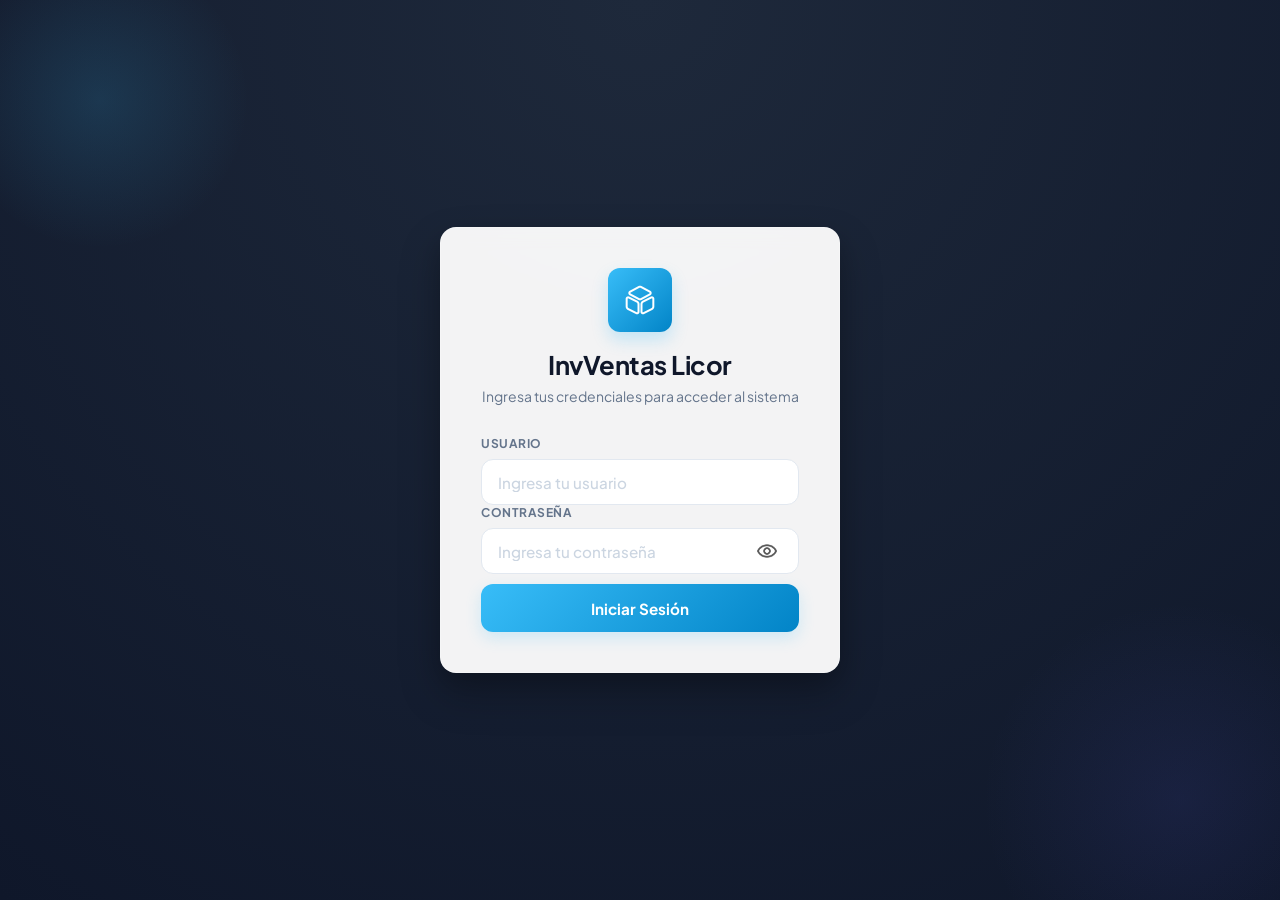
==== commit b27fd16b: "Actualizado correctamete" ====
--- a/nuevo/index.html
+++ b/nuevo/index.html
@@ -11,6 +11,37 @@
 </head>
 
 <body>
+    <!-- LOGIN CONTAINER -->
+    <div id="login-container">
+        <div class="login-card">
+            <div class="login-header">
+                <div class="login-logo-box">
+                    <img src="img/cubo.png" alt="Logo">
+                </div>
+                <h2>InvVentas Licor</h2>
+                <p>Ingresa tus credenciales para acceder al sistema</p>
+            </div>
+            <form id="login-form">
+                <div class="login-input-group">
+                    <label for="login-username">Usuario</label>
+                    <input type="text" id="login-username" placeholder="Ingresa tu usuario" required autocomplete="off">
+                </div>
+                <div class="login-input-group">
+                    <label for="login-password">Contraseña</label>
+                    <div class="login-password-wrapper">
+                        <input type="password" id="login-password" placeholder="Ingresa tu contraseña" required autocomplete="current-password">
+                        <button type="button" id="btn-ver-contrasena" class="btn-toggle-password" title="Ver contraseña">
+                            <img src="img/ver.png" alt="Ver">
+                        </button>
+                    </div>
+                </div>
+                <button type="submit" class="btn-login">
+                    <span>Iniciar Sesión</span>
+                </button>
+            </form>
+        </div>
+    </div>
+
     <div class="Box_padre">
         <!-- SIDEBAR -->
         <div class="box_nav" id="sidebar">
@@ -61,6 +92,13 @@
                 <img src="img/personas.png" alt="">
                 <label>Clientes</label>
             </div>
+             <div class="nav_button" data-section="gastos">
+                <div class="box_active"></div>
+                <img src="img/mano.png" alt="">
+                <label>Gastos</label>
+            </div>
+
+
             <div class="Refer_box">
                 <h4>Proveedores</h4>
             </div>
@@ -82,6 +120,18 @@
                 <div class="box_active"></div>
                 <img src="img/informe-seo.png" alt="">
                 <label>Reportes</label>
+            </div>
+
+            <div class="nav_button" data-section="anulaciones" id="nav_anulaciones" style="display: none;">
+                <div class="box_active"></div>
+                <img src="img/nulo.svg" alt="">
+                <label>Anulaciones</label>
+            </div>
+
+            <div class="nav_button" data-section="operar">
+                <div class="box_active"></div>
+                <img src="img/operar.png" alt="">
+                <label>Operar</label>
             </div>
 
             <div class="nav_button" data-section="cerrar-sesion">
@@ -103,13 +153,14 @@
                     <button id="btnMenuHeader" class="btn-mobile">☰</button>
                     <span>Bienvenido,</span>
                     <label>Carmelo</label>
+
                 </div>
 
                 <div class="Cont_usuario">
                     <div class="Box_disen">
                         <div></div>
                     </div>
-                    <span class="rol">admin</span>
+                    <span class="rol">gerente</span>
                 </div>
             </header>
 
@@ -436,274 +487,176 @@
                     </section>
 
                     <section id="inventario" class="content-section">
-
-                        <div class="box_inventario" id="box_inventario">
-                            <!-- Inlined from nuevo/inventario/index.html -->
-                            <div class="box_inventario_padre">
-                                <div class="box_input_tabla_inventario">
-                                    <h1>Inventario</h1>
-                                    <div class="box_input_inventario">
-                                        <input type="text" placeholder="Buscar producto...">
-                                        <select name="cat_invent" id="cat_invent">
-                                            <option value="">Seleccionar categoría</option>
-                                            <option value="cervezas">Cervezas</option>
-                                            <option value="vinos">Vinos</option>
-                                            <option value="ron">Ron</option>
-                                            <option value="whisky">Whisky</option>
-                                        </select>
-                                        <select name="ubica_inventario" id="ubica_i">
-                                            <option value="">Seleccionar ubicación</option>
-                                            <option value="almacen">Almacén</option>
-                                            <option value="mostrador">Mostrador</option>
-                                        </select>
-                                        <select name="select_sucur" id="select_sucur">
-                                            <option value="">Seleccionar Sucursal</option>
-                                            <option value="">MGA-001</option>
-                                            <option value="">MGA-002</option>
-                                        </select>
-                                    </div>
-                                    <div class="box_tabla_inventario">
-                                        <table class="tabla_inventario">
-                                            <thead>
-                                                <tr>
-                                                    <th>Producto</th>
-                                                    <th>Categoría</th>
-                                                    <th>Precio</th>
-                                                    <th>Stock</th>
-                                                    <th>Ubicación</th>
-                                                    <th>Fecha de vencimiento</th>
-                                                    <th>Lote</th>
-                                                </tr>
-                                            </thead>
-                                            <tbody>
-                                                <tr>
-                                                    <td>Cerveza Lager</td>
-                                                    <td>Cervezas</td>
-                                                    <td>C$10.00</td>
-                                                    <td>50</td>
-                                                    <td>Almacén</td>
-                                                    <td>2023-12-31</td>
-                                                    <td>L001</td>
-                                                </tr>
-                                                <tr>
-                                                    <td>Vino Tinto</td>
-                                                    <td>Vinos</td>
-                                                    <td>C$20.00</td>
-                                                    <td>30</td>
-                                                    <td>Mostrador</td>
-                                                    <td>2024-06-30</td>
-                                                    <td>L002</td>
-                                                </tr>
-                                                <tr>
-                                                    <td>Cerveza Lager</td>
-                                                    <td>Cervezas</td>
-                                                    <td>C$10.00</td>
-                                                    <td>50</td>
-                                                    <td>Almacén</td>
-                                                    <td>2023-12-31</td>
-                                                    <td>L001</td>
-                                                </tr>
-                                                <tr>
-                                                    <td>Vino Tinto</td>
-                                                    <td>Vinos</td>
-                                                    <td>C$20.00</td>
-                                                    <td>30</td>
-                                                    <td>Mostrador</td>
-                                                    <td>2024-06-30</td>
-                                                    <td>L002</td>
-                                                </tr>
-                                                <tr>
-                                                    <td>Cerveza Lager</td>
-                                                    <td>Cervezas</td>
-                                                    <td>C$10.00</td>
-                                                    <td>50</td>
-                                                    <td>Almacén</td>
-                                                    <td>2023-12-31</td>
-                                                    <td>L001</td>
-                                                </tr>
-                                                <tr>
-                                                    <td>Vino Tinto</td>
-                                                    <td>Vinos</td>
-                                                    <td>C$20.00</td>
-                                                    <td>30</td>
-                                                    <td>Mostrador</td>
-                                                    <td>2024-06-30</td>
-                                                    <td>L002</td>
-                                                </tr>
-                                                <tr>
-                                                    <td>Cerveza Lager</td>
-                                                    <td>Cervezas</td>
-                                                    <td>C$10.00</td>
-                                                    <td>50</td>
-                                                    <td>Almacén</td>
-                                                    <td>2023-12-31</td>
-                                                    <td>L001</td>
-                                                </tr>
-                                                <tr>
-                                                    <td>Vino Tinto</td>
-                                                    <td>Vinos</td>
-                                                    <td>C$20.00</td>
-                                                    <td>30</td>
-                                                    <td>Mostrador</td>
-                                                    <td>2024-06-30</td>
-                                                    <td>L002</td>
-                                                </tr>
-                                                <tr>
-                                                    <td>Cerveza Lager</td>
-                                                    <td>Cervezas</td>
-                                                    <td>C$10.00</td>
-                                                    <td>50</td>
-                                                    <td>Almacén</td>
-                                                    <td>2023-12-31</td>
-                                                    <td>L001</td>
-                                                </tr>
-                                                <tr>
-                                                    <td>Vino Tinto</td>
-                                                    <td>Vinos</td>
-                                                    <td>C$20.00</td>
-                                                    <td>30</td>
-                                                    <td>Mostrador</td>
-                                                    <td>2024-06-30</td>
-                                                    <td>L002</td>
-                                                </tr>
-                                                <tr>
-                                                    <td>Cerveza Lager</td>
-                                                    <td>Cervezas</td>
-                                                    <td>C$10.00</td>
-                                                    <td>50</td>
-                                                    <td>Almacén</td>
-                                                    <td>2023-12-31</td>
-                                                    <td>L001</td>
-                                                </tr>
-                                                <tr>
-                                                    <td>Vino Tinto</td>
-                                                    <td>Vinos</td>
-                                                    <td>C$20.00</td>
-                                                    <td>30</td>
-                                                    <td>Mostrador</td>
-                                                    <td>2024-06-30</td>
-                                                    <td>L002</td>
-                                                </tr>
-                                                <tr>
-                                                    <td>Cerveza Lager</td>
-                                                    <td>Cervezas</td>
-                                                    <td>C$10.00</td>
-                                                    <td>50</td>
-                                                    <td>Almacén</td>
-                                                    <td>2023-12-31</td>
-                                                    <td>L001</td>
-                                                </tr>
-                                                <tr>
-                                                    <td>Vino Tinto</td>
-                                                    <td>Vinos</td>
-                                                    <td>C$20.00</td>
-                                                    <td>30</td>
-                                                    <td>Mostrador</td>
-                                                    <td>2024-06-30</td>
-                                                    <td>L002</td>
-                                                </tr>
-                                                <tr>
-                                                    <td>Cerveza Lager</td>
-                                                    <td>Cervezas</td>
-                                                    <td>C$10.00</td>
-                                                    <td>50</td>
-                                                    <td>Almacén</td>
-                                                    <td>2023-12-31</td>
-                                                    <td>L001</td>
-                                                </tr>
-                                                <tr>
-                                                    <td>Vino Tinto</td>
-                                                    <td>Vinos</td>
-                                                    <td>C$20.00</td>
-                                                    <td>30</td>
-                                                    <td>Mostrador</td>
-                                                    <td>2024-06-30</td>
-                                                    <td>L002</td>
-                                                </tr>
-                                                <tr>
-                                                    <td>Cerveza Lager</td>
-                                                    <td>Cervezas</td>
-                                                    <td>C$10.00</td>
-                                                    <td>50</td>
-                                                    <td>Almacén</td>
-                                                    <td>2023-12-31</td>
-                                                    <td>L001</td>
-                                                </tr>
-                                                <tr>
-                                                    <td>Vino Tinto</td>
-                                                    <td>Vinos</td>
-                                                    <td>C$20.00</td>
-                                                    <td>30</td>
-                                                    <td>Mostrador</td>
-                                                    <td>2024-06-30</td>
-                                                    <td>L002</td>
-                                                </tr>
-                                                <tr>
-                                                    <td>Cerveza Lager</td>
-                                                    <td>Cervezas</td>
-                                                    <td>C$10.00</td>
-                                                    <td>50</td>
-                                                    <td>Almacén</td>
-                                                    <td>2023-12-31</td>
-                                                    <td>L001</td>
-                                                </tr>
-                                                <tr>
-                                                    <td>Vino Tinto</td>
-                                                    <td>Vinos</td>
-                                                    <td>C$20.00</td>
-                                                    <td>30</td>
-                                                    <td>Mostrador</td>
-                                                    <td>2024-06-30</td>
-                                                    <td>L002</td>
-                                                </tr>
-                                                <var>
+                        <!-- Pestañas de Navegación de Inventario -->
+                        <div class="tabs_inventario_header">
+                            <button class="tab_invent_btn active" data-tab="ver-inventario">Inventario General</button>
+                            <button class="tab_invent_btn" data-tab="movimientos-inventario">Movimientos entre Sucursales</button>
+                        </div>
+
+                        <!-- PESTAÑA: INVENTARIO GENERAL -->
+                        <div class="tab_content_invent active" id="tab_ver_inventario">
+                            <div class="box_inventario" id="box_inventario">
+                                <div class="box_inventario_padre">
+                                    <div class="box_input_tabla_inventario">
+                                        <h1>Inventario</h1>
+                                        <div class="box_input_inventario">
+                                            <input type="text" id="busc_inventario_input" placeholder="Buscar producto...">
+                                            <select name="cat_invent" id="cat_invent">
+                                                <option value="">Seleccionar categoría</option>
+                                            </select>
+                                            <select name="ubica_inventario" id="ubica_i">
+                                                <option value="">Seleccionar ubicación</option>
+                                                <option value="Bodega">Bodega</option>
+                                                <option value="Mostrador">Mostrador</option>
+                                            </select>
+                                            <select name="select_sucur" id="select_sucur">
+                                                <option value="todas">Todas las Sucursales</option>
+                                                <option value="Central">Sucursal Central</option>
+                                                <option value="Plaza">Sucursal Plaza</option>
+                                                <option value="Norte">Sucursal Norte</option>
+                                            </select>
+                                        </div>
+                                        <div class="box_tabla_inventario">
+                                            <table class="tabla_inventario">
+                                                <thead>
                                                     <tr>
-                                                        <td>Cerveza Lager</td>
-                                                        <td>Cervezas</td>
-                                                        <td>C$10.00</td>
-                                                        <td>50</td>
-                                                        <td>Almacén</td>
-                                                        <td>2023-12-31</td>
-                                                        <td>L001</td>
+                                                        <th>Producto</th>
+                                                        <th>Categoría</th>
+                                                        <th>Precio Unitario</th>
+                                                        <th>Stock</th>
+                                                        <th>Ubicación</th>
+                                                        <th>Fecha de vencimiento</th>
+                                                        <th>Lote</th>
                                                     </tr>
+                                                </thead>
+                                                <tbody id="tabla_inventario_body">
+                                                    <!-- Se genera dinámicamente por JS -->
+                                                </tbody>
+                                            </table>
+                                        </div>
+                                    </div>
+                                    <div class="box_card_info">
+                                        <div class="card_info stock">
+                                            <div class="box_flot box_st">
+                                                <label class="label_flot">stock</label>
+                                            </div>
+                                            <div class="icon_box plomo">
+                                                <img src="img/advertencia.png" class="card_img">
+                                            </div>
+                                            <span class="span_card">STOCK BAJO</span>
+                                            <h3 id="inventario_kpi_stock_bajo">0</h3>
+                                            <label class="label_card">Productos bajos</label>
+                                            <a href="#" id="deta_stock" class="btn_card">Ver detalles</a>
+                                        </div>
+                                        <div class="card_info vencimiento">
+                                            <div class="box_flot box_venc">
+                                                <label class="label_flot">vencimiento</label>
+                                            </div>
+                                            <div class="icon_box plomo">
+                                                <img src="img/advertencia.png" class="card_img">
+                                            </div>
+                                            <span class="span_card">VENCIMIENTO PRÓXIMO</span>
+                                            <h3 id="inventario_kpi_vencimiento_proximo">0</h3>
+                                            <label class="label_card">Productos próximos a vencer</label>
+                                            <a href="#" id="deta_venci" class="btn_card">Ver detalles</a>
+                                        </div>
+                                    </div>
+                                </div>
+                            </div>
+                        </div>
+
+                        <!-- PESTAÑA: MOVIMIENTOS ENTRE SUCURSALES -->
+                        <div class="tab_content_invent" id="tab_movimientos_inventario" style="display: none;">
+                            <div class="box_pdr_precios_agrupacion">
+                                <div class="header_precios">
+                                    <h2>Movimiento de Inventario entre Sucursales</h2>
+                                    <p>Registra y transfiere productos de una sucursal a otra, controlando el stock y las agrupaciones correctamente.</p>
+                                </div>
+                                
+                                <div class="grid_config_precios">
+                                    <!-- Panel de Configuración -->
+                                    <div class="card_config_precios">
+                                        <h3>Registrar Transferencia</h3>
+                                        
+                                        <div class="input-group autocomplete-wrapper" style="position: relative; margin-bottom: 16px;">
+                                            <label for="buscar_prod_movimiento" style="font-size: 0.75rem; color: var(--color-gris); font-weight: 600; text-transform: uppercase;">Producto (Escribe para buscar)</label>
+                                            <input type="text" id="buscar_prod_movimiento" placeholder="Buscar producto..." autocomplete="off">
+                                            <input type="hidden" id="select_prod_movimiento">
+                                            <div id="resultados_busqueda_movimiento" class="autocomplete-results" style="display: none;"></div>
+                                        </div>
+
+                                        <div class="form_group" style="margin-bottom: 16px; display: grid; grid-template-columns: 1fr 1fr; gap: 12px;">
+                                            <div>
+                                                <label for="mov_sucursal_origen" style="font-size: 0.75rem; color: var(--color-gris); font-weight: 600; text-transform: uppercase;">Sucursal Origen</label>
+                                                <select id="mov_sucursal_origen" style="width: 100%; height: 38px; border: 1px solid var(--color-borde); border-radius: 6px; padding: 0 10px; font-size: 0.85rem; outline: none; margin-top: 4px; background: white; color: var(--color-principal); font-weight: 600;">
+                                                    <option value="">Seleccione origen...</option>
+                                                    <option value="Central">Sucursal Central</option>
+                                                    <option value="Plaza">Sucursal Plaza</option>
+                                                    <option value="Norte">Sucursal Norte</option>
+                                                </select>
+                                            </div>
+                                            <div>
+                                                <label for="mov_sucursal_destino" style="font-size: 0.75rem; color: var(--color-gris); font-weight: 600; text-transform: uppercase;">Sucursal Destino</label>
+                                                <select id="mov_sucursal_destino" style="width: 100%; height: 38px; border: 1px solid var(--color-borde); border-radius: 6px; padding: 0 10px; font-size: 0.85rem; outline: none; margin-top: 4px; background: white; color: var(--color-principal); font-weight: 600;">
+                                                    <option value="">Seleccione destino...</option>
+                                                    <option value="Central">Sucursal Central</option>
+                                                    <option value="Plaza">Sucursal Plaza</option>
+                                                    <option value="Norte">Sucursal Norte</option>
+                                                </select>
+                                            </div>
+                                        </div>
+
+                                        <!-- Stock Info -->
+                                        <div id="mov_stock_info" style="display: none; margin-bottom: 16px; padding: 12px; background: #eff6ff; border-radius: 8px; border: 1px solid #bfdbfe; font-size: 0.8rem;">
+                                            <span style="color: #1e40af; font-weight: 600;">Stock disponible en origen:</span>
+                                            <strong id="mov_stock_origen_val" style="color: #1e3a8a; font-weight: 800; margin-left: 4px;">0 uds</strong>
+                                        </div>
+
+                                        <div class="form_group" style="margin-bottom: 16px; display: grid; grid-template-columns: 1.2fr 0.8fr; gap: 12px;">
+                                            <div>
+                                                <label for="mov_select_agrupacion" style="font-size: 0.75rem; color: var(--color-gris); font-weight: 600; text-transform: uppercase;">Agrupación</label>
+                                                <select id="mov_select_agrupacion" style="width: 100%; height: 38px; border: 1px solid var(--color-borde); border-radius: 6px; padding: 0 10px; font-size: 0.85rem; outline: none; margin-top: 4px; background: white; color: var(--color-principal); font-weight: 600;" disabled>
+                                                    <option value="Unidad" data-equiv="1">Unidad (1 ud)</option>
+                                                </select>
+                                            </div>
+                                            <div>
+                                                <label for="mov_cantidad_agrupacion" style="font-size: 0.75rem; color: var(--color-gris); font-weight: 600; text-transform: uppercase;">Cantidad</label>
+                                                <input type="number" id="mov_cantidad_agrupacion" min="1" value="1" style="width: 100%; height: 38px; border: 1px solid var(--color-borde); border-radius: 6px; padding: 0 10px; font-size: 0.85rem; outline: none; margin-top: 4px; color: var(--color-principal); font-weight: 600;" disabled>
+                                            </div>
+                                        </div>
+
+                                        <!-- Equivalence Output -->
+                                        <div id="mov_equivalencia_info" style="display: none; margin-bottom: 20px; font-size: 0.8rem; font-weight: 600; color: #166534; padding: 6px 12px; background: #f0fdf4; border: 1px solid #bbf7d0; border-radius: 6px;">
+                                            <span>Equivale a: </span><strong id="mov_equiv_uds" style="font-weight: 800;">1 unidades</strong>
+                                        </div>
+
+                                        <button class="btn_generar" id="btn_realizar_movimiento" style="width: 100%; padding: 12px 24px; border: none; border-radius: 8px; font-weight: bold; cursor: pointer; background: linear-gradient(135deg, #2563eb, #1d4ed8); color: white; transition: var(--transicion);">
+                                            Realizar Movimiento
+                                        </button>
+                                    </div>
+                                    
+                                    <!-- Panel de Historial -->
+                                    <div class="card_resumen_precios">
+                                        <h3>Historial de Transferencias</h3>
+                                        <div class="tabla_resumen_container" style="max-height: 400px; overflow-y: auto;">
+                                            <table>
+                                                <thead>
                                                     <tr>
-                                                        <td>Vino Tinto</td>
-                                                        <td>Vinos</td>
-                                                        <td>C$20.00</td>
-                                                        <td>30</td>
-                                                        <td>Mostrador</td>
-                                                        <td>2024-06-30</td>
-                                                        <td>L002</td>
+                                                        <th>ID Mov</th>
+                                                        <th>Fecha</th>
+                                                        <th>Producto</th>
+                                                        <th>Origen</th>
+                                                        <th>Destino</th>
+                                                        <th>Movido</th>
+                                                        <th>Equiv.</th>
+                                                        <th>Usuario</th>
                                                     </tr>
-                                                </var>
-                                            </tbody>
-                                        </table>
-                                    </div>
-                                </div>
-                                <div class="box_card_info">
-                                    <div class="card_info stock">
-                                        <div class="box_flot box_st">
-                                            <label class="label_flot">stock</label>
-                                        </div>
-                                        <div class="icon_box plomo">
-                                            <img src="img/advertencia.png" class="card_img">
-                                        </div>
-                                        <span class="span_card">STOCK BAJO</span>
-                                        <h3>8</h3>
-                                        <label class="label_card">Productos bajos</label>
-                                        <a href="#" id="deta_stock" class="btn_card">Ver detalles</a>
-                                    </div>
-                                    <div class="card_info vencimiento">
-                                        <div class="box_flot box_venc">
-                                            <label class="label_flot">vencimiento</label>
-                                        </div>
-                                        <div class="icon_box plomo">
-                                            <img src="img/advertencia.png" class="card_img">
-                                        </div>
-                                        <span class="span_card">VENCIMIENTO PRÓXIMO</span>
-                                        <h3>5</h3>
-                                        <label class="label_card">Productos próximos a vencer</label>
-                                        <a href="#" id="deta_venci" class="btn_card">Ver detalles</a>
+                                                </thead>
+                                                <tbody id="tabla_historial_movimientos_body">
+                                                    <!-- Se genera dinámicamente por JS -->
+                                                </tbody>
+                                            </table>
+                                        </div>
                                     </div>
                                 </div>
                             </div>
@@ -726,7 +679,7 @@
                                     <p>Aqui puedes agregar, modificar o eliminar productos del inventario.</p>
                                 </div>
                                 <div class="box_input_agg">
-                                    <input type="text" placeholder="Nombre del producto">
+                                    <input type="text" id="buscar_producto_gestion" placeholder="Nombre del producto">
                                     <div id="agg_new_prod">
                                         <img src="img/boton-agregar.png" alt="">
                                         <button>
@@ -738,6 +691,16 @@
                                         <option value="cervezas">Cervezas</option>
                                         <option value="vinos">Vinos</option>
                                     </select>
+                                    <div class="box_categorias_actions">
+                                        <button type="button" class="btn_cat_add" id="btn_agregar_categoria_prod">
+                                            <img src="img/boton-agregar.png" alt="">
+                                            Agregar Categoría
+                                        </button>
+                                        <button type="button" class="btn_cat_edit" id="btn_editar_categoria_prod">
+                                            <img src="img/boton-editar.png" alt="">
+                                            Editar Categoría
+                                        </button>
+                                    </div>
                                 </div>
                             </header>
                             <div class="box_tabla_agg">
@@ -769,17 +732,12 @@
                                     <!-- Panel de Configuración -->
                                     <div class="card_config_precios">
                                         <h3>Seleccionar Producto</h3>
-                                        <div class="form_group" style="display: flex; flex-direction: column; gap: 6px; margin-bottom: 20px;">
-                                            <label for="select_prod_agrupacion" style="font-size: 0.75rem; font-weight: 600; color: var(--color-gris); text-transform: uppercase;">Producto</label>
-                                            <select id="select_prod_agrupacion" style="padding: 10px 16px; border: 1px solid var(--color-borde); border-radius: 8px; font-size: 0.875rem; background: var(--color-fondo); outline: none; transition: var(--transicion); font-weight: 500; color: var(--color-principal);">
-                                                <option value="">Seleccione un producto...</option>
-                                                <option value="1" data-price="35">Cerveza Toña (Precio Base: C$35)</option>
-                                                <option value="2" data-price="250">Flor de Caña 7 Años (Precio Base: C$250)</option>
-                                                <option value="3" data-price="300">Vino Tinto Concha y Toro (Precio Base: C$300)</option>
-                                                <option value="4" data-price="30">Cerveza Victoria (Precio Base: C$30)</option>
-                                                <option value="5" data-price="1500">Whisky Chivas Regal (Precio Base: C$1500)</option>
-                                            </select>
-                                        </div>
+                                         <div class="input-group autocomplete-wrapper" style="position: relative;">
+                                             <label for="buscar_prod_agrupacion">Producto (Escribe para buscar)</label>
+                                             <input type="text" id="buscar_prod_agrupacion" placeholder="Buscar producto..." autocomplete="off">
+                                             <input type="hidden" id="select_prod_agrupacion">
+                                             <div id="resultados_busqueda_agrupacion" class="autocomplete-results" style="display: none;"></div>
+                                         </div>
                                         
                                         <div id="agrupaciones_config_container" style="display: none; margin-top: 20px;">
                                             <h4 style="font-size: 0.95rem; font-weight: 700; color: var(--color-principal); margin-bottom: 12px;">Agrupaciones y Precios Especiales</h4>
@@ -1016,6 +974,10 @@
                                                 <span>(+) Monto Inicial:</span>
                                                 <strong id="arq_monto_inicial_disp">C$ 1,000.00</strong>
                                             </div>
+                                            <div class="cuadre_kpi_row" style="color: #dc2626;">
+                                                <span>(-) Gastos Aprobados:</span>
+                                                <strong id="arq_gastos_aprobados">C$ 0.00</strong>
+                                            </div>
                                             <div class="cuadre_kpi_row expected_total">
                                                 <span>(=) Efectivo Esperado:</span>
                                                 <strong id="arq_efectivo_esperado">C$ 1,350.00</strong>
@@ -1119,8 +1081,9 @@
                                     <input type="text" placeholder="Buscar usuario...">
                                     <select>
                                         <option value="">Filtrar por rol</option>
+                                        <option value="">Gerente</option>
                                         <option value="">Administrador</option>
-                                        <option value="">Cliente</option>
+                                        <option value="">Vendedor</option>
                                     </select>
                                 </div>
                                 <div class="box_btn_crear">
@@ -1135,6 +1098,7 @@
                                             <th>Usuario</th>
                                             <th>Contraseña</th>
                                             <th>Rol</th>
+                                            <th>Sucursal</th>
                                             <th>Última Sesión</th>
                                             <th>Acciones</th>
                                         </tr>
@@ -1147,6 +1111,7 @@
                                             <td>
                                                 <span class="rol_admin">Administrador</span>
                                             </td>
+                                            <td>Central</td>
                                             <td class="ultima-sesion">2023-10-15 14:30</td>
                                             <td>
                                                 <div class="box_acciones">
@@ -1160,8 +1125,9 @@
                                             <td>marial</td>
                                             <td>********</td>
                                             <td>
-                                                <span class="rol_cliente">Cliente</span>
+                                                <span class="rol_vendedor">Vendedor</span>
                                             </td>
+                                            <td>Plaza</td>
                                             <td class="ultima-sesion">2023-10-14 09:15</td>
                                             <td>
                                                 <div class="box_acciones">
@@ -1177,6 +1143,7 @@
                                             <td>
                                                 <span class="rol_admin">Administrador</span>
                                             </td>
+                                            <td>Norte</td>
                                             <td class="ultima-sesion">2023-10-13 16:45</td>
                                             <td>
                                                 <div class="box_acciones">
@@ -1190,8 +1157,9 @@
                                             <td>anatorres</td>
                                             <td>********</td>
                                             <td>
-                                                <span class="rol_cliente">Cliente</span>
+                                                <span class="rol_vendedor">Vendedor</span>
                                             </td>
+                                            <td>Norte</td>
                                             <td class="ultima-sesion">2023-10-12 11:20</td>
                                             <td>
                                                 <div class="box_acciones">
@@ -1382,7 +1350,7 @@
                                             <option value="Ana Torres">Ana Torres</option>
                                             <option value="Carlos Mendoza">Carlos Mendoza</option>
                                             <option value="Carlos Ruiz">Carlos Ruiz</option>
-                                            <option value="Invitado">Invitado (General)</option>
+                                            
                                         </select>
                                     </div>
                                     <div class="input_filtro">
@@ -1503,130 +1471,431 @@
                         </div>
                     </section>
 
+                    <section id="gastos" class="content-section">
+                        <div class="box_pdr_operar" style="width: 95%; max-width: 1600px; margin: 0 auto; padding: 25px;">
+                            <div class="header" style="margin-bottom: 30px; display: flex; justify-content: space-between; align-items: center;">
+                                <div>
+                                    <h1 style="font-size: 28px; font-weight: 800; color: var(--color-principal); margin: 0;">Gestión de Gastos de Caja</h1>
+                                    <p style="color: var(--color-gris, #64748b); margin-top: 5px;">Solicitar y registrar salidas de dinero en efectivo de la caja activa.</p>
+                                </div>
+                            </div>
+
+                            <div class="grid_operar" style="display: grid; grid-template-columns: 1fr 2fr; gap: 30px; align-items: start; margin-top: 20px;">
+                                <!-- Formulario de Solicitud de Gasto -->
+                                <div class="card_operar" style="background: white; border-radius: 20px; padding: 25px; border: 1px solid #e2e8f0; box-shadow: 0 4px 15px rgba(0,0,0,0.05); display: flex; flex-direction: column; gap: 15px; width: auto; height: auto;">
+                                    <h2 style="font-size: 18px; font-weight: 700; color: var(--color-principal); margin: 0 0 10px 0; border-bottom: 1px solid #f1f5f9; padding-bottom: 10px;">Solicitar Salida de Efectivo</h2>
+                                    
+                                    <form id="form_solicitar_gasto" style="display: flex; flex-direction: column; gap: 18px;">
+                                        <div style="display: flex; flex-direction: column; gap: 6px;">
+                                            <label for="gasto_monto" style="font-size: 0.85rem; font-weight: 600; color: #475569; text-align: left;">Monto a retirar (C$)</label>
+                                            <input type="number" id="gasto_monto" placeholder="Ej: 500" min="1" step="any" required style="padding: 10px 14px; border: 1px solid #cbd5e1; border-radius: 8px; font-size: 14px; outline: none; transition: border-color 0.2s;">
+                                        </div>
+
+                                        <div style="display: flex; flex-direction: column; gap: 6px;">
+                                            <label for="gasto_motivo" style="font-size: 0.85rem; font-weight: 600; color: #475569; text-align: left;">Razón de pago / Justificación</label>
+                                            <textarea id="gasto_motivo" placeholder="Describa brevemente la razón del pago..." rows="3" required style="padding: 10px 14px; border: 1px solid #cbd5e1; border-radius: 8px; font-size: 14px; outline: none; font-family: inherit; resize: none; transition: border-color 0.2s;"></textarea>
+                                        </div>
+
+                                        <div style="display: flex; flex-direction: column; gap: 6px;">
+                                            <label for="gasto_admin" style="font-size: 0.85rem; font-weight: 600; color: #475569; text-align: left;">Administrador que Autoriza</label>
+                                            <select id="gasto_admin" required style="padding: 10px 14px; border: 1px solid #cbd5e1; border-radius: 8px; font-size: 14px; outline: none; background: white;">
+                                                <!-- Cargado por JS -->
+                                            </select>
+                                        </div>
+
+                                        <button type="submit" style="background: var(--color-principal, linear-gradient(135deg, #4f46e5, #4338ca)); color: white; border: none; padding: 12px; border-radius: 8px; font-weight: bold; cursor: pointer; transition: background 0.2s; font-size: 15px; margin-top: 10px;">
+                                            Enviar Solicitud de Gasto
+                                        </button>
+                                    </form>
+                                </div>
+
+                                <!-- Historial Local de Gastos del Turno -->
+                                <div class="card_operar" style="background: white; border-radius: 20px; padding: 25px; border: 1px solid #e2e8f0; box-shadow: 0 4px 15px rgba(0,0,0,0.05); display: flex; flex-direction: column; gap: 15px; width: auto; height: auto;">
+                                    <h2 style="font-size: 18px; font-weight: 700; color: var(--color-principal); margin: 0 0 10px 0; border-bottom: 1px solid #f1f5f9; padding-bottom: 10px;">Historial de Solicitudes de Gasto</h2>
+                                    
+                                    <div class="tabla_operar_container" style="overflow-x: auto; width: 100%;">
+                                        <table style="width: 100%; border-collapse: collapse; text-align: left;">
+                                            <thead>
+                                                <tr style="border-bottom: 2px solid #e2e8f0; background: #f8fafc;">
+                                                    <th style="padding: 12px; font-weight: 600; color: #475569; font-size: 13px;">ID Gasto</th>
+                                                    <th style="padding: 12px; font-weight: 600; color: #475569; font-size: 13px;">Fecha</th>
+                                                    <th style="padding: 12px; font-weight: 600; color: #475569; font-size: 13px;">Monto</th>
+                                                    <th style="padding: 12px; font-weight: 600; color: #475569; font-size: 13px;">Solicitante</th>
+                                                    <th style="padding: 12px; font-weight: 600; color: #475569; font-size: 13px;">Razón</th>
+                                                    <th style="padding: 12px; font-weight: 600; color: #475569; font-size: 13px;">Estado</th>
+                                                </tr>
+                                            </thead>
+                                            <tbody id="tabla_gastos_cuerpo">
+                                                <!-- Poblado por JS -->
+                                            </tbody>
+                                        </table>
+                                    </div>
+                                </div>
+                            </div>
+                        </div>
+                    </section>
+
+                    <section id="operar" class="content-section">
+                        <div class="box_pdr_operar">
+                            <h1>Panel de Operación y Control</h1>
+                            
+                            <!-- Panel de Filtros / Configuración -->
+                            <div class="box_control_operar">
+                                <div class="filtros_operar">
+                                    <div class="input_filtro_op">
+                                        <label for="ope_usuario">Seleccionar Usuario</label>
+                                        <select id="ope_usuario">
+                                            <option value="Carmelo" data-rol="gerente" data-sucursal="Todas">Carmelo (Gerente)</option>
+                                        </select>
+                                    </div>
+                                    <div class="input_filtro_op">
+                                        <label for="ope_sucursal">Seleccionar Sucursal</label>
+                                        <select id="ope_sucursal">
+                                            <option value="Central">Sucursal Central</option>
+                                            <option value="Plaza">Sucursal Plaza</option>
+                                            <option value="Norte">Sucursal Norte</option>
+                                        </select>
+                                    </div>
+                                </div>
+                                <div class="box_btn_operar">
+                                    <button id="btn_aplicar_operar" class="btn_aplicar_op">
+                                        Aplicar Configuración
+                                    </button>
+                                </div>
+                            </div>
+
+                            <!-- Estado de la Sesión y Estadísticas -->
+                            <div class="grid_operar">
+                                <!-- Tarjeta de Sesión Activa -->
+                                <div class="card_operar sesion_activa_card">
+                                    <div class="card_operar_header">
+                                        <h3>Sesión de Trabajo Activa</h3>
+                                        <span class="badge_estado active">En Línea</span>
+                                    </div>
+                                    <div class="card_operar_body">
+                                        <div class="operar_meta">
+                                            <div class="meta_item">
+                                                <span class="meta_label">Operador:</span>
+                                                <strong id="card_operar_usuario" class="meta_val">Carmelo</strong>
+                                            </div>
+                                            <div class="meta_item">
+                                                <span class="meta_label">Rol:</span>
+                                                <strong id="card_operar_rol" class="meta_val">gerente</strong>
+                                            </div>
+                                            <div class="meta_item">
+                                                <span class="meta_label">Sucursal:</span>
+                                                <strong id="card_operar_sucursal" class="meta_val">Central</strong>
+                                            </div>
+                                            <div class="meta_item">
+                                                <span class="meta_label">Inicio de Sesión:</span>
+                                                <span id="card_operar_inicio" class="meta_val_normal">-</span>
+                                            </div>
+                                        </div>
+                                    </div>
+                                </div>
+
+                                <!-- KPIs de Operación (Turno) -->
+                                <div class="card_operar kpi_operar_ventas">
+                                    <div class="icon_box_op blue">
+                                        <img src="img/carrito.png" alt="Ventas">
+                                    </div>
+                                    <div class="card_content_op">
+                                        <h3>Ventas Acumuladas en Turno</h3>
+                                        <p id="kpi_op_ventas_monto">C$ 0.00</p>
+                                        <span id="kpi_op_ventas_cant">0 transacciones registradas</span>
+                                    </div>
+                                </div>
+
+                                <div class="card_operar kpi_operar_caja">
+                                    <div class="icon_box_op green">
+                                        <img src="img/dolar.png" alt="Caja">
+                                    </div>
+                                    <div class="card_content_op">
+                                        <h3>Estado de Caja de Turno</h3>
+                                        <p id="kpi_op_caja_inicial">C$ 1,000.00</p>
+                                        <span>Fondo fijo de apertura</span>
+                                    </div>
+                                </div>
+                            </div>
+
+                            <!-- Historial de Auditoría de Operaciones -->
+                            <div class="box_tabla_operar">
+                                <div class="header_tabla_operar">
+                                    <h2>Registro de Actividades / Auditoría</h2>
+                                    <div class="buscador_tabla_operar">
+                                        <input type="text" id="buscar_log_operar" placeholder="Buscar actividad...">
+                                    </div>
+                                </div>
+                                <div class="tabla_operar_container">
+                                    <table id="tabla_logs_operar">
+                                        <thead>
+                                            <tr>
+                                                <th>Fecha y Hora</th>
+                                                <th>Operador</th>
+                                                <th>Sucursal</th>
+                                                <th>Acción Registrada</th>
+                                            </tr>
+                                        </thead>
+                                        <tbody id="tabla_logs_operar_body">
+                                            <!-- Poblado dinámicamente -->
+                                        </tbody>
+                                    </table>
+                                </div>
+                            </div>
+
+                        </div>
+                    </section>
+
                     <section id="cerrar-sesion" class="content-section">
                         <h2>Cerrar Sesión</h2>
                         <p>Haz clic en cerrar sesión para salir del sistema.</p>
                     </section>
                     <section id="compras" class="content-section">
-                        <div class="container">
-                            <div class="header">
-                                <h1>Registro de Compras (Facturas)</h1>
-                                <p>
-                                    Ingresa los detalles de la factura de compra para actualizar el inventario y calcular el costo unitario de los productos.
-                                </p>
-                            </div>
-                            <div class="form-container">
-                                <!-- Cabecera de la factura -->
-                                <div class="form-grid">
-                                    <div class="input-group">
-                                        <label for="compra_num_factura">Número de factura</label>
-                                        <input type="text" id="compra_num_factura" placeholder="FAC-0001">
-                                    </div>
-                                    <div class="input-group">
-                                        <label for="compra_fecha">Fecha</label>
-                                        <input type="date" id="compra_fecha">
-                                    </div>
-                                    <div class="input-group">
-                                        <label for="compra_usuario">Usuario (Comprador)</label>
-                                        <input type="text" id="compra_usuario" placeholder="Nombre del usuario" readonly style="background: #f1f5f9; color: #64748b; font-weight: 500; border-color: #cbd5e1;">
-                                    </div>
-                                    <div class="input-group">
-                                        <label for="compra_metodo_pago">Método de pago</label>
-                                        <select id="compra_metodo_pago">
-                                            <option value="Efectivo">Efectivo</option>
-                                            <option value="Tarjeta">Tarjeta</option>
-                                            <option value="Transferencia">Transferencia</option>
-                                        </select>
-                                    </div>
-                                    <div class="input-group">
-                                        <label for="compra_select_proveedor">Seleccionar Proveedor</label>
-                                        <select id="compra_select_proveedor">
-                                            <option value="">Seleccione un proveedor...</option>
-                                        </select>
-                                    </div>
-                                </div>
-
-                                <!-- Formulario para configurar producto antes de agregar -->
-                                <div class="producto-form-container" style="background: #f8fafc; padding: 24px; border-radius: 14px; margin-bottom: 30px; border: 1px solid #e2e8f0; box-shadow: inset 0 2px 4px rgba(0,0,0,0.02);">
-                                    <h3 style="margin-top: 0; margin-bottom: 20px; font-size: 16px; color: #0f172a; font-weight: 700; border-bottom: 1px solid #e2e8f0; padding-bottom: 10px;">Detalles de Producto a Ingresar</h3>
-                                    <div class="form-grid" style="grid-template-columns: repeat(auto-fit, minmax(200px, 1fr)); gap: 16px; margin-bottom: 20px;">
-                                        <div class="input-group autocomplete-wrapper" style="position: relative;">
-                                             <label for="compra_buscar_producto">Producto (Escribe para buscar)</label>
-                                             <input type="text" id="compra_buscar_producto" placeholder="Buscar producto..." autocomplete="off">
-                                             <input type="hidden" id="compra_select_producto_id">
-                                             <div id="compra_resultados_busqueda" class="autocomplete-results" style="display: none;"></div>
-                                         </div>
+                        <div class="tabs_compras_header">
+                            <button class="tab_compras_btn active" data-tab="registro-compras">Registrar Compra</button>
+                            <button class="tab_compras_btn" data-tab="historial-compras">Historial de Compras</button>
+                        </div>
+
+                        <!-- Pestaña 1: Registro de Compras -->
+                        <div id="tab_registro_compras" class="tab_content_compras active">
+                            <div class="container">
+                                <div class="form-container">
+                                    <!-- Cabecera de la factura -->
+                                    <div class="form-grid">
                                         <div class="input-group">
-                                            <label for="compra_select_agrupacion">Seleccionar Agrupación</label>
-                                            <select id="compra_select_agrupacion">
-                                                <option value="Unidad" data-equiv="1">Unidad (1 ud)</option>
+                                            <label for="compra_num_factura">Número de factura</label>
+                                            <input type="text" id="compra_num_factura" placeholder="FAC-0001">
+                                        </div>
+                                        <div class="input-group">
+                                            <label for="compra_fecha">Fecha</label>
+                                            <input type="date" id="compra_fecha">
+                                        </div>
+                                        <div class="input-group">
+                                            <label for="compra_usuario">Usuario (Comprador)</label>
+                                            <input type="text" id="compra_usuario" placeholder="Nombre del usuario" readonly style="background: #f1f5f9; color: #64748b; font-weight: 500; border-color: #cbd5e1;">
+                                        </div>
+                                        <div class="input-group">
+                                            <label for="compra_metodo_pago">Método de pago</label>
+                                            <select id="compra_metodo_pago">
+                                                <option value="Efectivo">Efectivo</option>
+                                                <option value="Tarjeta">Tarjeta</option>
+                                                <option value="Transferencia">Transferencia</option>
                                             </select>
                                         </div>
                                         <div class="input-group">
-                                            <label for="compra_cantidad_agrupacion">Cajas / Packs</label>
-                                            <input type="number" id="compra_cantidad_agrupacion" min="1" value="1">
-                                        </div>
-                                        <div class="input-group">
-                                            <label for="compra_cantidad">Cantidad (Unidades)</label>
-                                            <input type="number" id="compra_cantidad" min="1" value="1">
-                                        </div>
-                                        <div class="input-group">
-                                            <label for="compra_precio_costo">Precio Compra (C$)</label>
-                                            <input type="number" id="compra_precio_costo" min="0" step="0.01" value="0.00">
-                                        </div>
-                                        <div class="input-group">
-                                            <label for="compra_iva">IVA (%)</label>
-                                            <input type="number" id="compra_iva" min="0" max="100" value="15">
-                                        </div>
-                                        <div class="input-group">
-                                            <label for="compra_descuento">Descuento (C$)</label>
-                                            <input type="number" id="compra_descuento" min="0" step="0.01" value="0.00">
-                                        </div>
-                                        <div class="input-group">
-                                            <label for="compra_bonificacion">Bonificación (Uds. gratis)</label>
-                                            <input type="number" id="compra_bonificacion" min="0" value="0">
-                                        </div>
-                                        <div class="input-group">
-                                            <label for="compra_lote">Lote</label>
-                                            <input type="text" id="compra_lote" placeholder="Ej: LOTE-A1">
-                                        </div>
-                                        <div class="input-group">
-                                            <label for="compra_fecha_entrega">Fecha de Entrega</label>
-                                            <input type="date" id="compra_fecha_entrega">
-                                        </div>
-                                        <div class="input-group">
-                                            <label for="compra_fecha_caducidad">Fecha de Caducidad</label>
-                                            <input type="date" id="compra_fecha_caducidad">
-                                        </div>
-                                        <div class="input-group">
-                                            <label for="compra_margen_deseado">% Ganancia Deseada</label>
-                                            <input type="number" id="compra_margen_deseado" min="0" max="99" value="20">
+                                            <label for="compra_select_proveedor">Seleccionar Proveedor</label>
+                                            <select id="compra_select_proveedor">
+                                                <option value="">Seleccione un proveedor...</option>
+                                            </select>
+                                        </div>
+                                    </div>
+
+                                    <!-- Formulario para configurar producto antes de agregar -->
+                                    <div class="producto-form-container" style="background: #f8fafc; padding: 24px; border-radius: 14px; margin-bottom: 30px; border: 1px solid #e2e8f0; box-shadow: inset 0 2px 4px rgba(0,0,0,0.02);">
+                                        <h3 style="margin-top: 0; margin-bottom: 20px; font-size: 16px; color: #0f172a; font-weight: 700; border-bottom: 1px solid #e2e8f0; padding-bottom: 10px;">Detalles de Producto a Ingresar</h3>
+                                        <div class="form-grid" style="grid-template-columns: repeat(auto-fit, minmax(200px, 1fr)); gap: 16px; margin-bottom: 20px;">
+                                            <div class="input-group autocomplete-wrapper" style="position: relative;">
+                                                 <label for="compra_buscar_producto">Producto (Escribe para buscar)</label>
+                                                 <input type="text" id="compra_buscar_producto" placeholder="Buscar producto..." autocomplete="off">
+                                                 <input type="hidden" id="compra_select_producto_id">
+                                                 <div id="compra_resultados_busqueda" class="autocomplete-results" style="display: none;"></div>
+                                             </div>
+                                            <div class="input-group">
+                                                <label for="compra_select_agrupacion">Seleccionar Agrupación</label>
+                                                <select id="compra_select_agrupacion">
+                                                    <option value="Unidad" data-equiv="1">Unidad (1 ud)</option>
+                                                </select>
+                                            </div>
+                                            <div class="input-group">
+                                                <label for="compra_cantidad_agrupacion">Cajas / Packs</label>
+                                                <input type="number" id="compra_cantidad_agrupacion" min="1" value="1">
+                                            </div>
+                                            <div class="input-group">
+                                                <label for="compra_cantidad">Cantidad (Unidades)</label>
+                                                <input type="number" id="compra_cantidad" min="1" value="1">
+                                            </div>
+                                            <div class="input-group">
+                                                <label for="compra_precio_costo">Precio Compra (C$)</label>
+                                                <input type="number" id="compra_precio_costo" min="0" step="0.01" value="0.00">
+                                            </div>
+                                            <div class="input-group">
+                                                <label for="compra_iva">IVA (%)</label>
+                                                <input type="number" id="compra_iva" min="0" max="100" value="15">
+                                            </div>
+                                            <div class="input-group">
+                                                <label for="compra_descuento">Descuento (C$)</label>
+                                                <input type="number" id="compra_descuento" min="0" step="0.01" value="0.00">
+                                            </div>
+                                            <div class="input-group">
+                                                <label for="compra_bonificacion">Bonificación (Uds. gratis)</label>
+                                                <input type="number" id="compra_bonificacion" min="0" value="0">
+                                            </div>
+                                            <div class="input-group">
+                                                <label for="compra_lote">Lote</label>
+                                                <input type="text" id="compra_lote" placeholder="Ej: LOTE-A1">
+                                            </div>
+                                            <div class="input-group">
+                                                <label for="compra_fecha_entrega">Fecha de Entrega</label>
+                                                <input type="date" id="compra_fecha_entrega">
+                                            </div>
+                                            <div class="input-group">
+                                                <label for="compra_fecha_caducidad">Fecha de Caducidad</label>
+                                                <input type="date" id="compra_fecha_caducidad">
+                                            </div>
+                                            <div class="input-group">
+                                                <label for="compra_margen_deseado">% Ganancia Deseada</label>
+                                                <input type="number" id="compra_margen_deseado" min="0" max="99" value="20">
+                                            </div>
+                                        </div>
+                                        
+                                        <!-- Caja de visualización de Cálculos (Precio Unitario y Ganancia) -->
+                                        <div class="calc-unitario-box" style="background: #eff6ff; padding: 16px 20px; border-radius: 10px; border: 1px solid #bfdbfe; display: grid; grid-template-columns: repeat(auto-fit, minmax(200px, 1fr)); gap: 16px; margin-bottom: 5px;">
+                                            <div>
+                                                <span style="font-size: 14px; color: #1e3a8a; font-weight: 700; display: block; margin-bottom: 4px;">Costo Unitario Neto:</span>
+                                                <strong id="compra_precio_unitario_calc" style="font-size: 20px; color: #1d4ed8; font-weight: 800;">C$ 0.00</strong>
+                                                <span id="compra_formula_display" style="font-size: 11px; color: #64748b; display: block; margin-top: 4px; font-style: italic;">Fórmula: ((Cant * Costo) - Desc + IVA) / (Cant + Bonif)</span>
+                                            </div>
+                                            <div style="border-left: 1px solid #bfdbfe; padding-left: 16px;">
+                                                <span style="font-size: 14px; color: #166534; font-weight: 700; display: block; margin-bottom: 4px;" id="compra_ganancia_label">Precio Venta Sugerido (20% Ganancia):</span>
+                                                <strong id="compra_ganancia_calc" style="font-size: 20px; color: #15803d; font-weight: 800;">C$ 0.00</strong>
+                                                <span id="compra_ganancia_formula" style="font-size: 11px; color: #64748b; display: block; margin-top: 4px; font-style: italic;">Fórmula: Costo Neto / (1 - %Ganancia / 100)</span>
+                                            </div>
+                                        </div>
+                                    </div>
+
+                                    <!-- Acciones requeridas por el usuario -->
+                                    <div class="actions" style="margin-top: 50px; display: flex; justify-content: flex-end; align-items: center; gap: 16px;">
+                                        <button id="btn_compra_agregar_prod" class="btn-save" style="background: linear-gradient(135deg, #10b981, #059669); color: white; border: none; padding: 12px 24px; border-radius: 8px; font-weight: 600; cursor: pointer; transition: transform 0.2s, box-shadow 0.2s;">
+                                             Agregar Producto
+                                        </button>
+                                        <button id="btn_compra_ver_factura" class="btn-save" style="background: linear-gradient(135deg, #8b5cf6, #6d28d9); color: white; border: none; padding: 12px 24px; border-radius: 8px; font-weight: 600; cursor: pointer; transition: transform 0.2s, box-shadow 0.2s;">
+                                            Ver Factura
+                                        </button>
+                                    </div>
+                                </div>
+                            </div>
+                        </div>
+
+                        <!-- Pestaña 2: Historial de Compras -->
+                        <div id="tab_historial_compras" class="tab_content_compras" style="display: none;">
+                            <div class="container">
+                                <div class="box_pdr_ventas">
+                                    <div class="header_ventas">
+                                        <h1>Historial de Compras</h1>
+                                        <p>Consulte y gestione el registro de las facturas de compra realizadas en el sistema.</p>
+                                        
+                                        <div class="filtros_ventas">
+                                            <div class="input_filtro_v">
+                                                <label for="buscar_compra_historial">Buscar Compra</label>
+                                                <input type="text" id="buscar_compra_historial" placeholder="Buscar por factura, proveedor..." style="height: 42px; border: 1px solid var(--color-borde); border-radius: 10px; padding: 0 14px; font-size: 13px; outline: none; background: #f8fafc; font-weight: 500; color: var(--color-principal);">
+                                            </div>
                                         </div>
                                     </div>
                                     
-                                    <!-- Caja de visualización de Cálculos (Precio Unitario y Ganancia) -->
-                                    <div class="calc-unitario-box" style="background: #eff6ff; padding: 16px 20px; border-radius: 10px; border: 1px solid #bfdbfe; display: grid; grid-template-columns: repeat(auto-fit, minmax(200px, 1fr)); gap: 16px; margin-bottom: 5px;">
-                                        <div>
-                                            <span style="font-size: 14px; color: #1e3a8a; font-weight: 700; display: block; margin-bottom: 4px;">Costo Unitario Neto:</span>
-                                            <strong id="compra_precio_unitario_calc" style="font-size: 20px; color: #1d4ed8; font-weight: 800;">C$ 0.00</strong>
-                                            <span id="compra_formula_display" style="font-size: 11px; color: #64748b; display: block; margin-top: 4px; font-style: italic;">Fórmula: ((Cant * Costo) - Desc + IVA) / (Cant + Bonif)</span>
-                                        </div>
-                                        <div style="border-left: 1px solid #bfdbfe; padding-left: 16px;">
-                                            <span style="font-size: 14px; color: #166534; font-weight: 700; display: block; margin-bottom: 4px;" id="compra_ganancia_label">Precio Venta Sugerido (20% Ganancia):</span>
-                                            <strong id="compra_ganancia_calc" style="font-size: 20px; color: #15803d; font-weight: 800;">C$ 0.00</strong>
-                                            <span id="compra_ganancia_formula" style="font-size: 11px; color: #64748b; display: block; margin-top: 4px; font-style: italic;">Fórmula: Costo Neto / (1 - %Ganancia / 100)</span>
-                                        </div>
-                                    </div>
-                                </div>
-
-                                <!-- Acciones requeridas por el usuario -->
-                                <div class="actions" style="margin-top: 30px; display: flex; justify-content: flex-end; align-items: center; gap: 16px;">
-                                    <button id="btn_compra_agregar_prod" class="btn-save" style="background: linear-gradient(135deg, #10b981, #059669); color: white; border: none; padding: 12px 24px; border-radius: 8px; font-weight: 600; cursor: pointer; transition: transform 0.2s, box-shadow 0.2s;">
-                                        + Agregar Producto
-                                    </button>
-                                    <button id="btn_compra_ver_factura" class="btn-save" style="background: linear-gradient(135deg, #8b5cf6, #6d28d9); color: white; border: none; padding: 12px 24px; border-radius: 8px; font-weight: 600; cursor: pointer; transition: transform 0.2s, box-shadow 0.2s;">
-                                        Ver Factura
-                                    </button>
+                                    <div class="tabla_box" style="flex: 2; min-width: 500px; width: 100%; background: white; border-radius: 18px; padding: 22px; box-shadow: var(--sombra-suave); border: 1px solid var(--color-borde); height: 450px; overflow-x: auto;">
+                                        <table class="tabla_ventas" style="width: 100%; border-collapse: collapse; ">
+                                            <thead>
+                                                <tr style="border-bottom: 2px solid #e2e8f0; background: #f8fafc;">
+                                                    <th style="padding: 12px; text-align: left; font-weight: 600; color: #475569; font-size: 13px;">Factura N°</th>
+                                                    <th style="padding: 12px; text-align: left; font-weight: 600; color: #475569; font-size: 13px;">Fecha</th>
+                                                    <th style="padding: 12px; text-align: left; font-weight: 600; color: #475569; font-size: 13px;">Proveedor</th>
+                                                    <th style="padding: 12px; text-align: left; font-weight: 600; color: #475569; font-size: 13px;">Comprador</th>
+                                                    <th style="padding: 12px; text-align: left; font-weight: 600; color: #475569; font-size: 13px;">Método Pago</th>
+                                                    <th style="padding: 12px; text-align: left; font-weight: 600; color: #475569; font-size: 13px;">Monto Total</th>
+                                                    <th style="padding: 12px; text-align: left; font-weight: 600; color: #475569; font-size: 13px;">Estado</th>
+                                                    <th style="padding: 12px; text-align: center; font-weight: 600; color: #475569; font-size: 13px;">Acciones</th>
+                                                </tr>
+                                            </thead>
+                                            <tbody id="tabla_compras_realizadas_body">
+                                                <!-- Poblado dinámicamente -->
+                                            </tbody>
+                                        </table>
+                                    </div>
+                                </div>
+                            </div>
+                        </div>
+                    </section>
+
+                    <section id="anulaciones" class="content-section">
+                        <div class="container" style="width: 95%; max-width: 1600px; margin: 0 auto; padding: 25px;">
+                            <div class="header" style="margin-bottom: 30px; justify-content: center; align-items: center;">
+                                <h1 style="font-size: 28px; font-weight: 800; color: var(--color-principal); letter-spacing: -0.5px;">Solicitudes de Anulación</h1>
+                            </div>
+
+                            <!-- Tarjetas KPI (clickeables para filtrar tabla) -->
+                            <div class="boxs_card" id="anulacion_kpi_cards" style="display: grid; grid-template-columns: repeat(auto-fit, minmax(200px, 1fr)); gap: 25px; margin-bottom: 30px;">
+                                <div class="card_info card_filtro_anulacion active_filter_card" data-filter="Todas" style="cursor: pointer;">
+                                    <div class="box_flot" style="background: rgba(56, 189, 248, 0.15); border: 1px solid rgba(56, 189, 248, 0.3); box-shadow: 0 4px 12px rgba(56, 189, 248, 0.1); position: absolute; right: 20px; top: 18px;">
+                                        <label class="label_flot" style="color: #0369a1; font-size: 0.65rem; font-weight: 700;">TOTAL</label>
+                                    </div>
+                                    <div class="icon_box" style="background: linear-gradient(135deg, #38bdf8, #0284c7); width: 48px; height: 48px; border-radius: 12px; display: flex; align-items: center; justify-content: center; box-shadow: 0 6px 15px rgba(56, 189, 248, 0.2);">
+                                        <img src="img/lista.png" style="width: 24px; height: 24px; filter: brightness(0) invert(1);" class="card_img">
+                                    </div>
+                                    <span class="span_card" style="font-size: 0.75rem; color: var(--color-gris); font-weight: 600; text-transform: uppercase; margin-top: 12px;">Todas</span>
+                                    <h3 id="cant_total_anulacion" style="font-size: 1.825rem; margin: 5px 0 0 0; color: #111827; font-weight: bold;">0</h3>
+                                    <label class="label_card" style="font-size: 0.75rem; color: #9ca3af;">Total de solicitudes</label>
+                                </div>
+                                <div class="card_info pendientes card_filtro_anulacion" data-filter="Pendiente" style="cursor: pointer;">
+                                    <div class="box_flot" style="background: rgba(245, 158, 11, 0.15); border: 1px solid rgba(245, 158, 11, 0.3); box-shadow: 0 4px 12px rgba(245, 158, 11, 0.1); position: absolute; right: 20px; top: 18px;">
+                                        <label class="label_flot" style="color: #b45309; font-size: 0.65rem; font-weight: 700;">POR REVISAR</label>
+                                    </div>
+                                    <div class="icon_box" style="background: linear-gradient(135deg, #f59e0b, #d97706); width: 48px; height: 48px; border-radius: 12px; display: flex; align-items: center; justify-content: center; box-shadow: 0 6px 15px rgba(245, 158, 11, 0.2);">
+                                        <img src="img/advertencia.png" style="width: 24px; height: 24px; filter: brightness(0) invert(1);" class="card_img">
+                                    </div>
+                                    <span class="span_card" style="font-size: 0.75rem; color: var(--color-gris); font-weight: 600; text-transform: uppercase; margin-top: 12px;">Pendientes</span>
+                                    <h3 id="cant_pendientes_anulacion" style="font-size: 1.825rem; margin: 5px 0 0 0; color: #111827; font-weight: bold;">0</h3>
+                                    <label class="label_card" style="font-size: 0.75rem; color: #9ca3af;">Esperando resolución</label>
+                                </div>
+                                <div class="card_info aprobadas card_filtro_anulacion" data-filter="Aprobada" style="cursor: pointer;">
+                                    <div class="box_flot" style="background: rgba(16, 185, 129, 0.15); border: 1px solid rgba(16, 185, 129, 0.3); box-shadow: 0 4px 12px rgba(16, 185, 129, 0.1); position: absolute; right: 20px; top: 18px;">
+                                        <label class="label_flot" style="color: #15803d; font-size: 0.65rem; font-weight: 700;">APROBADAS</label>
+                                    </div>
+                                    <div class="icon_box" style="background: linear-gradient(135deg, #10b981, #059669); width: 48px; height: 48px; border-radius: 12px; display: flex; align-items: center; justify-content: center; box-shadow: 0 6px 15px rgba(16, 185, 129, 0.2);">
+                                        <img src="img/dolar.png" style="width: 24px; height: 24px; filter: brightness(0) invert(1);" class="card_img">
+                                    </div>
+                                    <span class="span_card" style="font-size: 0.75rem; color: var(--color-gris); font-weight: 600; text-transform: uppercase; margin-top: 12px;">Aprobadas</span>
+                                    <h3 id="cant_aprobadas_anulacion" style="font-size: 1.825rem; margin: 5px 0 0 0; color: #111827; font-weight: bold;">0</h3>
+                                    <label class="label_card" style="font-size: 0.75rem; color: #9ca3af;">Ventas anuladas</label>
+                                </div>
+                                <div class="card_info rechazadas card_filtro_anulacion" data-filter="Rechazada" style="cursor: pointer;">
+                                    <div class="box_flot" style="background: rgba(239, 68, 68, 0.15); border: 1px solid rgba(239, 68, 68, 0.3); box-shadow: 0 4px 12px rgba(239, 68, 68, 0.1); position: absolute; right: 20px; top: 18px;">
+                                        <label class="label_flot" style="color: #b91c1c; font-size: 0.65rem; font-weight: 700;">DECLINADAS</label>
+                                    </div>
+                                    <div class="icon_box" style="background: linear-gradient(135deg, #ef4444, #dc2626); width: 48px; height: 48px; border-radius: 12px; display: flex; align-items: center; justify-content: center; box-shadow: 0 6px 15px rgba(239, 68, 68, 0.2);">
+                                        <img src="img/pulgar-hacia-abajo.png" style="width: 24px; height: 24px; filter: brightness(0) invert(1);" class="card_img">
+                                    </div>
+                                    <span class="span_card" style="font-size: 0.75rem; color: var(--color-gris); font-weight: 600; text-transform: uppercase; margin-top: 12px;">Rechazadas</span>
+                                    <h3 id="cant_rechazadas_anulacion" style="font-size: 1.825rem; margin: 5px 0 0 0; color: #111827; font-weight: bold;">0</h3>
+                                    <label class="label_card" style="font-size: 0.75rem; color: #9ca3af;">Solicitudes rechazadas</label>
+                                </div>
+                            </div>
+
+                            <!-- Tabla de Solicitudes -->
+                            <div class="box_tabla_operar" style="background: white; border-radius: 20px; padding: 25px; border: 1px solid #e2e8f0; box-shadow: 0 4px 15px rgba(0,0,0,0.05);">
+                                <div class="header_tabla_operar" style="display: flex; justify-content: space-between; align-items: center; margin-bottom: 20px; padding-bottom: 15px; border-bottom: 1px solid #f1f5f9;">
+                                    <h2 style="font-size: 18px; font-weight: 700; color: var(--color-principal);">Listado de Solicitudes de Anulación</h2>
+                                    <div class="buscador_tabla_operar">
+                                        <input type="text" id="buscar_solicitud_anulacion" placeholder="Buscar por venta o motivo..." style="padding: 10px 16px; border: 1px solid #cbd5e1; border-radius: 10px; font-size: 14px; outline: none; width: 260px; transition: border-color 0.2s;">
+                                    </div>
+                                </div>
+                                <div class="tabla_operar_container" style="overflow-x: auto;">
+                                    <table id="tabla_solicitudes_anulacion" style="width: 100%; border-collapse: collapse; text-align: left;">
+                                        <thead>
+                                            <tr style="border-bottom: 2px solid #e2e8f0; background: #f8fafc;">
+                                                <th style="padding: 14px; font-weight: 600; color: #475569; font-size: 13px;">ID Solicitud</th>
+                                                <th style="padding: 14px; font-weight: 600; color: #475569; font-size: 13px;">Venta ID</th>
+                                                <th style="padding: 14px; font-weight: 600; color: #475569; font-size: 13px;">Fecha</th>
+                                                <th style="padding: 14px; font-weight: 600; color: #475569; font-size: 13px;">Solicitó</th>
+                                                <th style="padding: 14px; font-weight: 600; color: #475569; font-size: 13px;">Motivo</th>
+                                                <th style="padding: 14px; font-weight: 600; color: #475569; font-size: 13px;">Admin Asignado</th>
+                                                <th style="padding: 14px; font-weight: 600; color: #475569; font-size: 13px;">Estado</th>
+                                                <th style="padding: 14px; font-weight: 600; color: #475569; font-size: 13px; text-align: center;">Acciones</th>
+                                            </tr>
+                                        </thead>
+                                        <tbody id="tabla_solicitudes_anulacion_body">
+                                            <!-- Poblado dinámicamente -->
+                                        </tbody>
+                                    </table>
                                 </div>
                             </div>
                         </div>
@@ -1662,10 +1931,7 @@
                                     <input type="text" id="crear_producto_nombre" placeholder="Ej: Cerveza Toña" required>
                                 </div>
 
-                                <div class="form_group">
-                                    <label>Precio Base (C$)</label>
-                                    <input type="number" id="crear_producto_precio" placeholder="Ej: 35" min="1" required>
-                                </div>
+                                <input type="hidden" id="crear_producto_precio" value="1">
 
                                 <div class="form_group">
                                     <label>Categoría</label>
@@ -1832,10 +2098,7 @@
                                     <label>Nombre del Producto</label>
                                     <input type="text" id="modificar_producto_nombre" value="" required>
                                 </div>
-                                <div class="form_group">
-                                    <label>Precio Base (C$)</label>
-                                    <input type="number" id="modificar_producto_precio" value="" min="1" required>
-                                </div>
+                                <input type="hidden" id="modificar_producto_precio" value="">
                                 <div class="form_group">
                                     <label>Categoría</label>
                                     <select id="modificar_producto_categoria" required>
@@ -1929,10 +2192,8 @@
                                 <div class="form_group">
                                     <label>Ubicación</label>
                                     <select id="modificar_producto_ubicacion">
-                                        <option value="Bodega A">Bodega A</option>
-                                        <option value="Bodega B">Bodega B</option>
-                                        <option value="Refrigerador">Refrigerador</option>
-                                        <option value="Vitrina">Vitrina</option>
+                                        <option value="Mostrador">Mostrador</option>
+                                        <option value="Bodega">Bodega</option>
                                     </select>
                                 </div>
                                 <div class="buttons">
@@ -1942,6 +2203,72 @@
                             </div>
                         </div>
                     </div>
+                </div>
+            </div>
+
+            <!-- Modal Solicitar Anulación -->
+            <div class="container_new_user" id="modal_solicitar_anulacion" style="display: none; max-width: 500px; margin: 0 auto;">
+                <div class="info_enca_modify" style="background: linear-gradient(135deg, #ef4444, #dc2626);">
+                    <div>
+                        <h1>Solicitar Anulación</h1>
+                        <p>Especifique el motivo de la anulación</p>
+                    </div>
+                    <img src="img/volver.png" alt="Volver" id="regr_solicitar_anulacion" class="regr_solicitar_anulacion" style="cursor: pointer;">
+                </div>
+                <div class="container" style="padding: 25px;">
+                    <form id="form_solicitar_anulacion" onsubmit="event.preventDefault();">
+                        <input type="hidden" id="anulacion_venta_id">
+                        <h2 style="font-size: 16px; margin-bottom: 20px; color: var(--color-principal); font-weight: 600; padding-left: 10px; border-left: 4px solid #ef4444;">Detalles de la Solicitud</h2>
+                        
+                        <div class="form_group" style="margin-bottom: 20px; display: flex; flex-direction: column;">
+                            <label for="anulacion_motivo" style="margin-bottom: 8px; font-size: 13.5px; font-weight: 600; color: var(--color-secundario);">Motivo de la Anulación</label>
+                            <textarea id="anulacion_motivo" rows="4" placeholder="Explique brevemente la razón de la anulación..." required style="width: 100%; border: 1px solid #cbd5e1; border-radius: 10px; padding: 12px; font-family: inherit; font-size: 14px; resize: vertical; outline: none; transition: border-color 0.2s;"></textarea>
+                        </div>
+
+                        <div class="form_group" style="margin-bottom: 20px; display: flex; flex-direction: column;">
+                            <label for="anulacion_admin" style="margin-bottom: 8px; font-size: 13.5px; font-weight: 600; color: var(--color-secundario);">Seleccionar Administrador para Aprobación</label>
+                            <select id="anulacion_admin" required style="width: 100%; border: 1px solid #cbd5e1; border-radius: 10px; padding: 12px; font-family: inherit; font-size: 14px; background: white; outline: none; transition: border-color 0.2s;">
+                                <!-- Se poblará dinámicamente -->
+                            </select>
+                        </div>
+
+                        <div class="buttons" style="margin-top: 25px;">
+                            <button type="submit" class="btn_save" id="btn_enviar_anulacion" style="background: linear-gradient(135deg, #ef4444, #dc2626); color: white; width: 100%; padding: 14px; border: none; border-radius: 10px; font-weight: bold; cursor: pointer; font-size: 15px; box-shadow: 0 4px 10px rgba(239, 68, 68, 0.2); transition: transform 0.1s ease;">Enviar Solicitud</button>
+                        </div>
+                    </form>
+                </div>
+            </div>
+
+            <!-- Modal Solicitar Eliminación de Producto -->
+            <div class="container_new_user" id="modal_solicitar_eliminar_producto" style="display: none; max-width: 500px; margin: 0 auto;">
+                <div class="info_enca_modify" style="background: linear-gradient(135deg, #ef4444, #dc2626);">
+                    <div>
+                        <h1>Solicitar Eliminación de Producto</h1>
+                        <p>Especifique el motivo de la eliminación</p>
+                    </div>
+                    <img src="img/volver.png" alt="Volver" id="regr_solicitar_eliminar_producto" class="regr_solicitar_anulacion" style="cursor: pointer;">
+                </div>
+                <div class="container" style="padding: 25px;">
+                    <form id="form_solicitar_eliminar_producto" onsubmit="event.preventDefault();">
+                        <input type="hidden" id="eliminar_producto_id">
+                        <h2 style="font-size: 16px; margin-bottom: 20px; color: var(--color-principal); font-weight: 600; padding-left: 10px; border-left: 4px solid #ef4444;">Detalles de la Solicitud</h2>
+                        
+                        <div class="form_group" style="margin-bottom: 20px; display: flex; flex-direction: column;">
+                            <label for="eliminar_producto_motivo" style="margin-bottom: 8px; font-size: 13.5px; font-weight: 600; color: var(--color-secundario); text-align: left;">Motivo de la Eliminación</label>
+                            <textarea id="eliminar_producto_motivo" rows="4" placeholder="Explique brevemente por qué desea eliminar este producto..." required style="width: 100%; border: 1px solid #cbd5e1; border-radius: 10px; padding: 12px; font-family: inherit; font-size: 14px; resize: vertical; outline: none; transition: border-color 0.2s;"></textarea>
+                        </div>
+
+                        <div class="form_group" style="margin-bottom: 20px; display: flex; flex-direction: column;">
+                            <label for="eliminar_producto_admin" style="margin-bottom: 8px; font-size: 13.5px; font-weight: 600; color: var(--color-secundario); text-align: left;">Seleccionar Administrador para Aprobación</label>
+                            <select id="eliminar_producto_admin" required style="width: 100%; border: 1px solid #cbd5e1; border-radius: 10px; padding: 12px; font-family: inherit; font-size: 14px; background: white; outline: none; transition: border-color 0.2s;">
+                                <!-- Se poblará dinámicamente -->
+                            </select>
+                        </div>
+
+                        <div class="buttons" style="margin-top: 25px;">
+                            <button type="submit" class="btn_save" id="btn_enviar_solicitud_eliminar_producto" style="background: linear-gradient(135deg, #ef4444, #dc2626); color: white; width: 100%; padding: 14px; border: none; border-radius: 10px; font-weight: bold; cursor: pointer; font-size: 15px; box-shadow: 0 4px 10px rgba(239, 68, 68, 0.2); transition: transform 0.1s ease;">Enviar Solicitud</button>
+                        </div>
+                    </form>
                 </div>
             </div>
 
@@ -1949,31 +2276,37 @@
             <div class="contenedor-venta" id="modal_ver_ventas" style="display: none;">
                 <div class="encabezado">
                     <div>
-                        <h1>Venta Número 1</h1>
+                        <h1 id="ver_venta_titulo">Venta Número 1</h1>
                         <p>Detalle completo de la venta realizada</p>
                     </div>
-                    <img src="img/volver.png" alt="Volver" class="vol_v_venta" id="vol_v_venta">
+                    <div style="display: flex; align-items: center; gap: 15px;">
+                        <button type="button" id="btn_anular_venta_modal" class="btn_delete" style="background: linear-gradient(135deg, #ef4444, #dc2626); color: white; border: none; padding: 10px 20px; border-radius: 8px; font-weight: bold; cursor: pointer; display: flex; align-items: center; gap: 8px; box-shadow: 0 4px 10px rgba(239, 68, 68, 0.2); font-size: 14px; transition: all 0.2s ease;">
+                            <img src="img/cerrar-sesion-de-usuario.png" style="width: 16px; height: 16px; filter: brightness(0) invert(1); cursor: pointer; border-radius: 0; margin-top: 0; padding: 0; background: transparent;" alt="">
+                            <span>Anular Venta</span>
+                        </button>
+                        <img src="img/volver.png" alt="Volver" class="vol_v_venta" id="vol_v_venta">
+                    </div>
                 </div>
                 <div class="info-venta">
                     <div class="card-info_venta">
                         <div class="titulo-info">Monto Total</div>
-                        <div class="valor-info">$250.00</div>
+                        <div class="valor-info" id="ver_venta_total">$250.00</div>
                     </div>
                     <div class="card-info_venta">
                         <div class="titulo-info">Con cuánto pagó</div>
-                        <div class="valor-info">$300.00</div>
+                        <div class="valor-info" id="ver_venta_pago">$300.00</div>
                     </div>
                     <div class="card-info_venta">
                         <div class="titulo-info">Vuelto</div>
-                        <div class="valor-info">$50.00</div>
+                        <div class="valor-info" id="ver_venta_vuelto">$50.00</div>
                     </div>
                     <div class="card-info_venta">
                         <div class="titulo-info">Fecha</div>
-                        <div class="valor-info" style="font-size:18px;">14/05/2026</div>
+                        <div class="valor-info" id="ver_venta_fecha" style="font-size:18px;">14/05/2026</div>
                     </div>
                     <div class="card-info_venta">
                         <div class="titulo-info">Forma de pago</div>
-                        <div class="valor-info" style="font-size:18px;">Efectivo</div>
+                        <div class="valor-info" id="ver_venta_metodo" style="font-size:18px;">Efectivo</div>
                     </div>
                 </div>
                 <div class="tabla_contenedor">
@@ -1990,47 +2323,8 @@
                                     <th>Estado</th>
                                 </tr>
                             </thead>
-                            <tbody>
-                                <tr>
-                                    <td>1</td>
-                                    <td>Cervezas </td>
-                                    <td>2</td>
-                                    <td>$50.00</td>
-                                    <td>$100.00</td>
-                                    <td><span class="estado">Entregado</span></td>
-                                </tr>
-                                <tr>
-                                    <td>1</td>
-                                    <td>Cervezas </td>
-                                    <td>2</td>
-                                    <td>$50.00</td>
-                                    <td>$100.00</td>
-                                    <td><span class="estado">Entregado</span></td>
-                                </tr>
-                                <tr>
-                                    <td>1</td>
-                                    <td>Cervezas </td>
-                                    <td>2</td>
-                                    <td>$50.00</td>
-                                    <td>$100.00</td>
-                                    <td><span class="estado">Entregado</span></td>
-                                </tr>
-                                <tr>
-                                    <td>1</td>
-                                    <td>Cervezas </td>
-                                    <td>2</td>
-                                    <td>$50.00</td>
-                                    <td>$100.00</td>
-                                    <td><span class="estado">Entregado</span></td>
-                                </tr>
-                                <tr>
-                                    <td>1</td>
-                                    <td>Cervezas </td>
-                                    <td>2</td>
-                                    <td>$50.00</td>
-                                    <td>$100.00</td>
-                                    <td><span class="estado">Entregado</span></td>
-                                </tr>
+                            <tbody id="ver_venta_tbody">
+                                <!-- Rendered dynamically -->
                             </tbody>
                         </table>
                     </div>
@@ -2066,13 +2360,74 @@
                         <div class="form_group">
                             <label for="reg_rol">Asignar Rol</label>
                             <select id="reg_rol">
+                                <option value="Gerente">Gerente (Acceso Total)</option>
                                 <option value="Administrador">Administrador</option>
-                                <option value="Cliente">Cliente</option>
+                                <option value="Vendedor">Vendedor</option>
+                            </select>
+                        </div>
+
+                        <div class="form_group" id="group_reg_sucursal">
+                            <label for="reg_sucursal_usr">Sucursal Asignada</label>
+                            <select id="reg_sucursal_usr">
+                                <option value="Central">Sucursal Central</option>
+                                <option value="Plaza">Sucursal Plaza</option>
+                                <option value="Norte">Sucursal Norte</option>
                             </select>
                         </div>
 
                         <div class="buttons">
                             <button type="submit" class="btn_save" id="btn_guardar_usuario">Guardar Usuario</button>
+                        </div>
+                    </form>
+                </div>
+            </div>
+
+            <!-- Modal Crear Categoría -->
+            <div class="container_new_user" id="modal_crear_categoria" style="display: none;">
+                <div class="info_enca_modify">
+                    <h1>Crear Categoría</h1>
+                    <img src="img/volver.png" alt="Volver" id="regr_crear_categoria" class="regr_crear_categoria">
+                </div>
+                <div class="container">
+                    <form id="form_crear_categoria" onsubmit="event.preventDefault();">
+                        <h2>Información de la Categoría</h2>
+                        
+                        <div class="form_group">
+                            <label for="nueva_categoria_nombre">Nombre de la Categoría</label>
+                            <input type="text" id="nueva_categoria_nombre" placeholder="Ej: Cervezas" required>
+                        </div>
+
+                        <div class="buttons">
+                            <button type="submit" class="btn_save" id="btn_guardar_categoria">Guardar Categoría</button>
+                        </div>
+                    </form>
+                </div>
+            </div>
+
+            <!-- Modal Editar Categoría -->
+            <div class="container_new_user" id="modal_editar_categoria" style="display: none;">
+                <div class="info_enca_modify">
+                    <h1>Editar Categoría</h1>
+                    <img src="img/volver.png" alt="Volver" id="regr_editar_categoria" class="regr_editar_categoria">
+                </div>
+                <div class="container">
+                    <form id="form_editar_categoria" onsubmit="event.preventDefault();">
+                        <h2>Modificar Nombre de Categoría</h2>
+                        
+                        <div class="form_group">
+                            <label for="select_editar_categoria">Seleccionar Categoría</label>
+                            <select id="select_editar_categoria" required>
+                                <!-- Categories dynamically loaded -->
+                            </select>
+                        </div>
+
+                        <div class="form_group">
+                            <label for="editar_categoria_nombre">Nuevo Nombre</label>
+                            <input type="text" id="editar_categoria_nombre" placeholder="Ej: Cervezas Premium" required>
+                        </div>
+
+                        <div class="buttons">
+                            <button type="submit" class="btn_save" id="btn_actualizar_categoria">Guardar Cambios</button>
                         </div>
                     </form>
                 </div>
@@ -2158,13 +2513,223 @@
                     </div>
                     
                     <!-- Acciones -->
-                    <div class="actions" style="display: flex; justify-content: space-between; align-items: center; gap: 16px;">
-                        <button id="btn_compra_eliminar_prod" class="btn-print" style="background: linear-gradient(135deg, #ef4444, #dc2626); color: white; border: none; padding: 12px 24px; border-radius: 8px; font-weight: 600; cursor: pointer; transition: transform 0.2s, box-shadow 0.2s; opacity: 0.5;" disabled>
-                            Eliminar Producto Seleccionado
+                    <div class="actions" style="display: flex; justify-content: space-between; align-items: center; gap: 16px; width: 100%;">
+                        <div style="display: flex; gap: 12px;">
+                            <button id="btn_compra_eliminar_prod" class="btn-print" style="background: linear-gradient(135deg, #ef4444, #dc2626); color: white; border: none; padding: 10px 18px; border-radius: 8px; font-weight: 600; cursor: pointer; transition: transform 0.2s, box-shadow 0.2s; opacity: 0.5; display: flex; align-items: center; gap: 8px;" disabled>
+                                <img src="img/borrar.png" style="width: 18px; height: 18px; filter: brightness(0) invert(1);" alt="Borrar">
+                                <span>Eliminar Producto</span>
+                            </button>
+                            <button id="btn_compra_editar_prod_sel" style="background: linear-gradient(135deg, #f59e0b, #d97706); color: white; border: none; padding: 10px 18px; border-radius: 8px; font-weight: 600; cursor: pointer; transition: transform 0.2s, box-shadow 0.2s; opacity: 0.5; display: flex; align-items: center; gap: 8px;" disabled>
+                                <img src="img/boton-editar.png" style="width: 18px; height: 18px; filter: brightness(0) invert(1);" alt="Editar">
+                                <span>Editar Producto</span>
+                            </button>
+                        </div>
+                        <button id="btn_compra_editar_factura" class="btn-save" style="background: linear-gradient(135deg, #2563eb, #1d4ed8); color: white; border: none; padding: 12px 28px; border-radius: 8px; font-weight: 600; cursor: pointer; transition: transform 0.2s, box-shadow 0.2s;">
+                            Guardar Factura
                         </button>
-                        <button id="btn_compra_editar_factura" class="btn-save" style="background: linear-gradient(135deg, #2563eb, #1d4ed8); color: white; border: none; padding: 12px 28px; border-radius: 8px; font-weight: 600; cursor: pointer; transition: transform 0.2s, box-shadow 0.2s;">
-                            Editar Factura
+                    </div>
+                </div>
+            </div>
+
+            <!-- Modal Ver Compras (Historial) -->
+            <div class="contenedor-venta" id="modal_ver_compras" style="display: none;">
+                <div class="encabezado">
+                    <div>
+                        <h1 id="ver_compra_titulo">Compra Número -</h1>
+                        <p>Detalle completo de la compra realizada</p>
+                    </div>
+                    <div style="display: flex; align-items: center; gap: 15px;">
+                        <button type="button" id="btn_anular_compra_modal" class="btn_delete" style="background: linear-gradient(135deg, #ef4444, #dc2626); color: white; border: none; padding: 10px 20px; border-radius: 8px; font-weight: bold; cursor: pointer; display: flex; align-items: center; gap: 8px; box-shadow: 0 4px 10px rgba(239, 68, 68, 0.2); font-size: 14px; transition: all 0.2s ease;">
+                            <img src="img/cerrar-sesion-de-usuario.png" style="width: 16px; height: 16px; filter: brightness(0) invert(1); cursor: pointer; border-radius: 0; margin-top: 0; padding: 0; background: transparent;" alt="">
+                            <span>Anular Compra</span>
                         </button>
+                        <img src="img/volver.png" alt="Volver" class="vol_v_compra_hist" id="vol_v_compra_hist" style="cursor: pointer;">
+                    </div>
+                </div>
+                <!-- Información General de la Compra -->
+                <div class="info-factura-compra" style="padding: 15px 25px; display: grid; grid-template-columns: repeat(auto-fit, minmax(150px, 1fr)); gap: 15px; background: #f8fafc; border-bottom: 1px solid #e2e8f0;">
+                    <div>
+                        <span style="font-size: 11px; color: #64748b; font-weight: 600; text-transform: uppercase;">N° Factura</span>
+                        <strong id="det_compra_num_factura" style="display: block; font-size: 15px; color: #0f172a;">-</strong>
+                    </div>
+                    <div>
+                        <span style="font-size: 11px; color: #64748b; font-weight: 600; text-transform: uppercase;">Fecha</span>
+                        <strong id="det_compra_fecha" style="display: block; font-size: 15px; color: #0f172a;">-</strong>
+                    </div>
+                    <div>
+                        <span style="font-size: 11px; color: #64748b; font-weight: 600; text-transform: uppercase;">Proveedor</span>
+                        <strong id="det_compra_proveedor" style="display: block; font-size: 15px; color: #0f172a;">-</strong>
+                    </div>
+                    <div>
+                        <span style="font-size: 11px; color: #64748b; font-weight: 600; text-transform: uppercase;">Comprador</span>
+                        <strong id="det_compra_usuario" style="display: block; font-size: 15px; color: #0f172a;">-</strong>
+                    </div>
+                    <div>
+                        <span style="font-size: 11px; color: #64748b; font-weight: 600; text-transform: uppercase;">Método de Pago</span>
+                        <strong id="det_compra_metodo_pago" style="display: block; font-size: 15px; color: #0f172a;">-</strong>
+                    </div>
+                </div>
+                <div class="tabla_contenedor" style="padding: 25px;">
+                    <div class="tabla-venta" style="max-height: 400px;">
+                        <table id="det_compra_tabla_productos">
+                            <thead>
+                                <tr>
+                                    <th>Producto</th>
+                                    <th>Cantidad</th>
+                                    <th>Bonif.</th>
+                                    <th>Costo Compra</th>
+                                    <th>Descuento</th>
+                                    <th>Lote</th>
+                                    <th>F. Entrega</th>
+                                    <th>F. Caducidad</th>
+                                    <th>Precio Unitario</th>
+                                    <th>Subtotal Neto</th>
+                                </tr>
+                            </thead>
+                            <tbody id="det_compra_tabla_body">
+                                <!-- Rendered dynamically -->
+                            </tbody>
+                        </table>
+                    </div>
+                </div>
+                <!-- Totales dentro del modal -->
+                <div style="padding: 0 25px 25px 25px; display: flex; flex-direction: column; gap: 20px;">
+                    <div class="totals" style="display: flex; justify-content: flex-end;">
+                        <div class="total-box" style="background: #f8fafc; border: 1px solid #e2e8f0; padding: 16px; border-radius: 12px; display: flex; gap: 24px; align-items: center;">
+                            <div class="total-item" style="display: flex; flex-direction: column; align-items: flex-end;">
+                                <span style="font-size: 11px; color: #64748b; font-weight: 600; text-transform: uppercase; letter-spacing: 0.5px;">Subtotal Neto</span>
+                                <strong id="det_compra_subtotal" style="font-size: 16px; color: #0f172a; font-weight: 700;">C$ 0.00</strong>
+                            </div>
+                            <div class="total-item" style="display: flex; flex-direction: column; align-items: flex-end;">
+                                <span style="font-size: 11px; color: #64748b; font-weight: 600; text-transform: uppercase; letter-spacing: 0.5px;">IVA Total</span>
+                                <strong id="det_compra_iva" style="font-size: 16px; color: #0f172a; font-weight: 700;">C$ 0.00</strong>
+                            </div>
+                            <div class="total-item grand-total" style="display: flex; flex-direction: column; align-items: flex-end; border-left: 1px solid #cbd5e1; padding-left: 24px;">
+                                <span style="font-size: 11px; color: #1e3a8a; font-weight: 700; text-transform: uppercase; letter-spacing: 0.5px;">Total Factura</span>
+                                <strong id="det_compra_total" style="font-size: 22px; color: #1d4ed8; font-weight: 800;">C$ 0.00</strong>
+                            </div>
+                        </div>
+                    </div>
+                </div>
+            </div>
+
+            <!-- Modal Ver Gastos -->
+            <div class="contenedor-venta" id="modal_ver_gastos" style="display: none;">
+                <div class="encabezado">
+                    <div>
+                        <h1 id="ver_gasto_titulo">Gasto Número -</h1>
+                        <p>Detalle completo de la solicitud de salida de efectivo</p>
+                    </div>
+                    <div style="display: flex; align-items: center; gap: 15px;">
+                        <img src="img/volver.png" alt="Volver" class="vol_v_gasto" id="vol_v_gasto" style="cursor: pointer;">
+                    </div>
+                </div>
+                <!-- Información General del Gasto -->
+                <div class="info-factura-compra" style="padding: 15px 25px; display: grid; grid-template-columns: repeat(auto-fit, minmax(150px, 1fr)); gap: 15px; background: #f8fafc; border-bottom: 1px solid #e2e8f0;">
+                    <div>
+                        <span style="font-size: 11px; color: #64748b; font-weight: 600; text-transform: uppercase;">ID Solicitud</span>
+                        <strong id="det_gasto_id" style="display: block; font-size: 15px; color: #0f172a;">-</strong>
+                    </div>
+                    <div>
+                        <span style="font-size: 11px; color: #64748b; font-weight: 600; text-transform: uppercase;">Fecha</span>
+                        <strong id="det_gasto_fecha" style="display: block; font-size: 15px; color: #0f172a;">-</strong>
+                    </div>
+                    <div>
+                        <span style="font-size: 11px; color: #64748b; font-weight: 600; text-transform: uppercase;">Solicitante</span>
+                        <strong id="det_gasto_usuario" style="display: block; font-size: 15px; color: #0f172a;">-</strong>
+                    </div>
+                    <div>
+                        <span style="font-size: 11px; color: #64748b; font-weight: 600; text-transform: uppercase;">Admin Asignado</span>
+                        <strong id="det_gasto_admin" style="display: block; font-size: 15px; color: #0f172a;">-</strong>
+                    </div>
+                    <div>
+                        <span style="font-size: 11px; color: #64748b; font-weight: 600; text-transform: uppercase;">Estado</span>
+                        <strong id="det_gasto_estado" style="display: block; font-size: 15px; color: #0f172a;">-</strong>
+                    </div>
+                </div>
+                
+                <div style="padding: 25px; display: flex; flex-direction: column; gap: 20px;">
+                    <div style="display: flex; flex-direction: column; gap: 6px;">
+                        <span style="font-size: 11px; color: #64748b; font-weight: 600; text-transform: uppercase; text-align: left;">Razón de Pago / Justificación</span>
+                        <p id="det_gasto_motivo" style="margin: 0; padding: 14px; background: #f8fafc; border: 1px solid #e2e8f0; border-radius: 8px; font-size: 14px; color: #334155; line-height: 1.5; text-align: left;"></p>
+                    </div>
+
+                    <div style="display: flex; justify-content: space-between; align-items: center; margin-top: 10px;">
+                        <!-- Botones de Acción dentro del Modal (Aprobar/Rechazar) -->
+                        <div id="det_gasto_acciones" style="display: flex; gap: 12px;">
+                            <button type="button" id="btn_aprobar_gasto_modal" style="background: #10b981; color: white; border: none; padding: 10px 20px; border-radius: 8px; font-weight: bold; cursor: pointer; display: flex; align-items: center; gap: 8px; font-size: 14px; transition: all 0.2s;">
+                                <span>Aprobar Gasto</span>
+                            </button>
+                            <button type="button" id="btn_rechazar_gasto_modal" style="background: #ef4444; color: white; border: none; padding: 10px 20px; border-radius: 8px; font-weight: bold; cursor: pointer; display: flex; align-items: center; gap: 8px; font-size: 14px; transition: all 0.2s;">
+                                <span>Rechazar Gasto</span>
+                            </button>
+                        </div>
+                        
+                        <div class="total-box" style="background: #f8fafc; border: 1px solid #e2e8f0; padding: 16px; border-radius: 12px; display: flex; gap: 24px; align-items: center; margin-left: auto;">
+                            <div class="total-item grand-total" style="display: flex; flex-direction: column; align-items: flex-end;">
+                                <span style="font-size: 11px; color: #ef4444; font-weight: 700; text-transform: uppercase; letter-spacing: 0.5px;">Monto Solicitado</span>
+                                <strong id="det_gasto_total" style="font-size: 24px; color: #ef4444; font-weight: 800;">C$ 0.00</strong>
+                            </div>
+                        </div>
+                    </div>
+                </div>
+            </div>
+
+            <!-- Modal Ver Producto Eliminar (Historial) -->
+            <div class="contenedor-venta" id="modal_ver_producto_eliminar" style="display: none;">
+                <div class="encabezado">
+                    <div>
+                        <h1 id="ver_prod_elim_titulo">Eliminación de Producto</h1>
+                        <p>Detalle de la solicitud de eliminación del inventario</p>
+                    </div>
+                    <div style="display: flex; align-items: center; gap: 15px;">
+                        <img src="img/volver.png" alt="Volver" class="vol_v_prod_elim" id="vol_v_prod_elim" style="cursor: pointer;">
+                    </div>
+                </div>
+                <!-- Información General -->
+                <div class="info-factura-compra" style="padding: 15px 25px; display: grid; grid-template-columns: repeat(auto-fit, minmax(130px, 1fr)); gap: 15px; background: #f8fafc; border-bottom: 1px solid #e2e8f0;">
+                    <div>
+                        <span style="font-size: 11px; color: #64748b; font-weight: 600; text-transform: uppercase;">ID Producto</span>
+                        <strong id="det_prod_elim_id" style="display: block; font-size: 15px; color: #0f172a;">-</strong>
+                    </div>
+                    <div>
+                        <span style="font-size: 11px; color: #64748b; font-weight: 600; text-transform: uppercase;">Categoría</span>
+                        <strong id="det_prod_elim_categoria" style="display: block; font-size: 15px; color: #0f172a;">-</strong>
+                    </div>
+                    <div>
+                        <span style="font-size: 11px; color: #64748b; font-weight: 600; text-transform: uppercase;">Ubicación</span>
+                        <strong id="det_prod_elim_ubicacion" style="display: block; font-size: 15px; color: #0f172a;">-</strong>
+                    </div>
+                    <div>
+                        <span style="font-size: 11px; color: #64748b; font-weight: 600; text-transform: uppercase;">Solicitante</span>
+                        <strong id="det_prod_elim_usuario" style="display: block; font-size: 15px; color: #0f172a;">-</strong>
+                    </div>
+                    <div>
+                        <span style="font-size: 11px; color: #64748b; font-weight: 600; text-transform: uppercase;">Fecha</span>
+                        <strong id="det_prod_elim_fecha" style="display: block; font-size: 15px; color: #0f172a;">-</strong>
+                    </div>
+                    <div>
+                        <span style="font-size: 11px; color: #64748b; font-weight: 600; text-transform: uppercase;">Estado</span>
+                        <strong id="det_prod_elim_estado" style="display: block; font-size: 15px; color: #0f172a;">-</strong>
+                    </div>
+                </div>
+                
+                <div style="padding: 25px; display: flex; flex-direction: column; gap: 20px;">
+                    <div style="display: flex; flex-direction: column; gap: 6px;">
+                        <span style="font-size: 11px; color: #64748b; font-weight: 600; text-transform: uppercase; text-align: left;">Motivo de la Eliminación</span>
+                        <p id="det_prod_elim_motivo" style="margin: 0; padding: 14px; background: #f8fafc; border: 1px solid #e2e8f0; border-radius: 8px; font-size: 14px; color: #334155; line-height: 1.5; text-align: left;"></p>
+                    </div>
+
+                    <div style="display: flex; justify-content: space-between; align-items: center; margin-top: 10px;">
+                        <!-- Botones de Acción dentro del Modal (Aprobar/Rechazar) -->
+                        <div id="det_prod_elim_acciones" style="display: flex; gap: 12px;">
+                            <button type="button" id="btn_aprobar_prod_elim_modal" style="background: #10b981; color: white; border: none; padding: 10px 20px; border-radius: 8px; font-weight: bold; cursor: pointer; display: flex; align-items: center; gap: 8px; font-size: 14px; transition: all 0.2s;">
+                                <span>Aprobar Eliminación</span>
+                            </button>
+                            <button type="button" id="btn_rechazar_prod_elim_modal" style="background: #ef4444; color: white; border: none; padding: 10px 20px; border-radius: 8px; font-weight: bold; cursor: pointer; display: flex; align-items: center; gap: 8px; font-size: 14px; transition: all 0.2s;">
+                                <span>Rechazar Solicitud</span>
+                            </button>
+                        </div>
                     </div>
                 </div>
             </div>
@@ -2182,13 +2747,50 @@
             </div>
         </div>
 
+        <!-- Modal de Confirmación de Eliminación de Productos -->
+        <div class="most_aviso" id="modal_confirmar_eliminar">
+            <div class="box_aviso_padre">
+                <div class="box_aviso_hijo">
+                    <h1 id="confirmar_eliminar_titulo">¿Estás seguro de que deseas eliminar este producto?</h1>
+                    <p id="confirmar_eliminar_mensaje">Esta acción no se puede deshacer.</p>
+                    <div class="box_buton">
+                        <button id="btn_confirmar_eliminar_aceptar" class="btn_aceptar btn_danger_confirm">Eliminar</button>
+                        <button id="btn_confirmar_eliminar_cancelar" class="btn_cancel">Cancelar</button>
+                    </div>
+                </div>
+            </div>
+        </div>
+
+        <!-- Modal de Confirmación de Cierre de Sesión -->
+        <div class="most_aviso" id="modal_cerrar_sesion">
+            <div class="box_aviso_padre">
+                <div class="box_aviso_hijo logout-confirm-modal">
+                    <div class="logout-icon-wrapper">
+                        <img src="img/cerrar-sesion-de-usuario.png" alt="Cerrar sesión">
+                    </div>
+                    <h1>¿Cerrar sesión?</h1>
+                    <p>Estás a punto de salir del sistema de forma segura. Tu sesión actual se cerrará.</p>
+                    <div class="box_buton">
+                        <button id="btn_confirmar_logout" class="btn_aceptar btn_logout_confirm">Cerrar Sesión</button>
+                        <button id="btn_cancelar_logout" class="btn_cancel">Cancelar</button>
+                    </div>
+                </div>
+            </div>
+        </div>
+
     </div>
+    <script src="file_js/notifications.js"></script>
+    <script src="file_js/login.js"></script>
     <script src="file_js/venta.js"></script>
     <script src="file_js/reportes.js"></script>
     <script src="file_js/precios_agrupacion.js"></script>
     <script src="file_js/arqueo.js"></script>
     <script src="file_js/back.js"></script>
     <script src="file_js/compras.js"></script>
+    <script src="file_js/operar.js"></script>
+    <script src="file_js/anulaciones.js"></script>
+    <script src="file_js/gastos.js"></script>
+    <script src="file_js/inventario_movimiento.js"></script>
 </body>
 
 </html>
--- a/nuevo/style.css
+++ b/nuevo/style.css
@@ -138,7 +138,7 @@
     max-height: 100vh;
     opacity: 1;
     transform: translateY(0);
-    padding: 20px 0 0;
+    padding: 20px 0 80px;
     overflow-y: auto;
     overflow-x: hidden;
 }
@@ -328,18 +328,18 @@
    HEADER COMPONENT
    ========================================================================== */
 .header {
-    display: none;
+    display: flex;
     justify-content: space-between;
     align-items: center;
     padding: 12px 25px;
     background: var(--color-blanco);
     box-shadow: 0 4px 15px rgba(0, 0, 0, 0.05);
     flex-shrink: 0;
-}
-
-body:has(#inicio.active) .header,
-body:has(.content-section.active#inicio) .header {
-    display: flex;
+    transition: background 0.3s ease, box-shadow 0.3s ease;
+}
+
+.header.hidden {
+    display: none;
 }
 
 .box_comp {
@@ -402,6 +402,71 @@
     border-radius: 20px;
     font-size: 0.75rem;
     text-transform: uppercase;
+}
+
+/* Dark Mode Toggle Button */
+.btn_dark_mode {
+    width: 40px;
+    height: 40px;
+    border-radius: 12px;
+    border: 1.5px solid #e2e8f0;
+    background: linear-gradient(145deg, #f8fafc, #e2e8f0);
+    cursor: pointer;
+    display: flex;
+    align-items: center;
+    justify-content: center;
+    padding: 0;
+    transition: all 0.3s cubic-bezier(0.4, 0, 0.2, 1);
+    box-shadow: 0 2px 8px rgba(0, 0, 0, 0.06);
+    position: relative;
+    overflow: hidden;
+}
+
+.btn_dark_mode::before {
+    content: "";
+    position: absolute;
+    inset: 0;
+    background: radial-gradient(circle at 50% 50%, rgba(99, 102, 241, 0.1), transparent 70%);
+    opacity: 0;
+    transition: opacity 0.3s ease;
+}
+
+.btn_dark_mode:hover {
+    transform: scale(1.08);
+    border-color: #6366f1;
+    box-shadow: 0 4px 14px rgba(99, 102, 241, 0.2);
+}
+
+.btn_dark_mode:hover::before {
+    opacity: 1;
+}
+
+.btn_dark_mode:active {
+    transform: scale(0.95);
+}
+
+.btn_dark_mode img {
+    width: 22px;
+    height: 22px;
+    object-fit: contain;
+    transition: all 0.3s ease;
+    filter: none;
+}
+
+/* When dark mode is active, style the button differently */
+body.dark-mode .btn_dark_mode {
+    background: linear-gradient(145deg, #334155, #1e293b);
+    border-color: #475569;
+    box-shadow: 0 2px 10px rgba(0, 0, 0, 0.3);
+}
+
+body.dark-mode .btn_dark_mode:hover {
+    border-color: #f59e0b;
+    box-shadow: 0 4px 14px rgba(245, 158, 11, 0.25);
+}
+
+body.dark-mode .btn_dark_mode img {
+    filter: brightness(0) invert(1) sepia(1) saturate(5) hue-rotate(0deg);
 }
 
 /* ==========================================================================
@@ -884,3 +949,539 @@
         font-size: 0.6875rem;
     }
 }
+
+/* Custom Hover Shadows for Cancellation Cards */
+.pendientes:hover { box-shadow: 0 10px 25px rgba(245, 158, 11, 0.25); }
+.aprobadas:hover { box-shadow: 0 10px 25px rgba(16, 185, 129, 0.25); }
+.rechazadas:hover { box-shadow: 0 10px 25px rgba(239, 68, 68, 0.25); }
+
+/* ==========================================================================
+   CUSTOM TOAST NOTIFICATIONS
+   ========================================================================== */
+#toast-container {
+    position: fixed;
+    top: 24px;
+    right: 24px;
+    z-index: 11000;
+    display: flex;
+    flex-direction: column;
+    gap: 12px;
+    pointer-events: none;
+    max-width: 420px;
+    width: calc(100vw - 48px);
+}
+
+.custom-toast {
+    pointer-events: auto;
+    background: rgba(30, 41, 59, 0.95);
+    backdrop-filter: blur(8px);
+    -webkit-backdrop-filter: blur(8px);
+    color: #f8fafc;
+    border-radius: var(--radio);
+    padding: 16px 20px;
+    box-shadow: 0 10px 30px rgba(0, 0, 0, 0.25), 0 1px 3px rgba(0, 0, 0, 0.1);
+    display: flex;
+    align-items: center;
+    gap: 16px;
+    transform: translateX(120%);
+    opacity: 0;
+    transition: transform 0.4s cubic-bezier(0.175, 0.885, 0.32, 1.275), opacity 0.3s ease;
+    border-left: 5px solid var(--color-acento);
+}
+
+.custom-toast.show {
+    transform: translateX(0);
+    opacity: 1;
+}
+
+.custom-toast.hide {
+    transform: translateX(120%) scale(0.9);
+    opacity: 0;
+}
+
+.toast-icon {
+    flex-shrink: 0;
+    width: 24px;
+    height: 24px;
+    display: flex;
+    align-items: center;
+    justify-content: center;
+}
+
+.toast-icon svg {
+    width: 100%;
+    height: 100%;
+}
+
+.toast-message {
+    flex-grow: 1;
+    font-size: 0.9rem;
+    font-weight: 500;
+    line-height: 1.4;
+    word-break: break-word;
+    white-space: pre-line;
+}
+
+.toast-close {
+    flex-shrink: 0;
+    background: transparent;
+    border: none;
+    color: #94a3b8;
+    cursor: pointer;
+    font-size: 1.25rem;
+    line-height: 1;
+    padding: 0;
+    transition: color 0.2s;
+    display: flex;
+    align-items: center;
+    justify-content: center;
+}
+
+.toast-close:hover {
+    color: #f8fafc;
+}
+
+/* Severity Styling */
+.custom-toast.toast-success {
+    border-left-color: var(--color-exito);
+}
+.custom-toast.toast-success .toast-icon {
+    color: var(--color-exito);
+}
+
+.custom-toast.toast-warning {
+    border-left-color: var(--color-advertencia);
+}
+.custom-toast.toast-warning .toast-icon {
+    color: var(--color-advertencia);
+}
+
+.custom-toast.toast-error {
+    border-left-color: var(--color-peligro);
+}
+.custom-toast.toast-error .toast-icon {
+    color: var(--color-peligro);
+}
+
+.custom-toast.toast-info {
+    border-left-color: var(--color-acento);
+}
+.custom-toast.toast-info .toast-icon {
+    color: var(--color-acento);
+}
+
+/* ==========================================================================
+   SUCCESS CHECKMARK POPUP MODAL
+   ========================================================================== */
+.custom-success-popup {
+    position: fixed;
+    top: 0;
+    left: 0;
+    width: 100vw;
+    height: 100vh;
+    background: rgba(15, 23, 42, 0.65);
+    backdrop-filter: blur(8px);
+    -webkit-backdrop-filter: blur(8px);
+    z-index: 25000;
+    display: flex;
+    align-items: center;
+    justify-content: center;
+    opacity: 0;
+    pointer-events: none;
+    transition: opacity 0.3s ease;
+}
+
+.custom-success-popup.show {
+    opacity: 1;
+    pointer-events: auto;
+}
+
+.success-popup-card {
+    background: #1e293b;
+    border-radius: var(--radio-lg);
+    padding: 32px;
+    width: 90%;
+    max-width: 400px;
+    text-align: center;
+    box-shadow: 0 20px 25px -5px rgba(0, 0, 0, 0.4), 0 10px 10px -5px rgba(0, 0, 0, 0.2);
+    transform: scale(0.8);
+    transition: transform 0.3s cubic-bezier(0.175, 0.885, 0.32, 1.275);
+    border: 1px solid rgba(255, 255, 255, 0.05);
+}
+
+.custom-success-popup.show .success-popup-card {
+    transform: scale(1);
+}
+
+/* Animated Checkmark SVG */
+.success-icon-wrapper {
+    width: 80px;
+    height: 80px;
+    margin: 0 auto 20px;
+}
+
+.success-checkmark-svg {
+    width: 80px;
+    height: 80px;
+    border-radius: 50%;
+    display: block;
+    stroke-width: 3;
+    stroke: #22c55e;
+    stroke-miterlimit: 10;
+    box-shadow: inset 0px 0px 0px #22c55e;
+    animation: fill-success .4s ease-in-out .4s forwards, scale-success .3s ease-in-out .9s both;
+}
+
+.success-checkmark-circle {
+    stroke-dasharray: 166;
+    stroke-dashoffset: 166;
+    stroke-width: 3;
+    stroke-miterlimit: 10;
+    stroke: #22c55e;
+    fill: none;
+    animation: stroke-success 0.6s cubic-bezier(0.65, 0, 0.45, 1) forwards;
+}
+
+.success-checkmark-check {
+    transform-origin: 50% 50%;
+    stroke-dasharray: 48;
+    stroke-dashoffset: 48;
+    stroke: #ffffff;
+    animation: stroke-success 0.3s cubic-bezier(0.65, 0, 0.45, 1) 0.8s forwards;
+}
+
+@keyframes stroke-success {
+    100% {
+        stroke-dashoffset: 0;
+    }
+}
+
+@keyframes scale-success {
+    0%, 100% {
+        transform: none;
+    }
+    50% {
+        transform: scale3d(1.1, 1.1, 1);
+    }
+}
+
+@keyframes fill-success {
+    100% {
+        box-shadow: inset 0px 0px 0px 40px #22c55e;
+    }
+}
+
+.success-popup-title {
+    color: #ffffff;
+    font-size: 1.5rem;
+    font-weight: 700;
+    margin-bottom: 12px;
+}
+
+.success-popup-message {
+    color: #94a3b8;
+    font-size: 0.95rem;
+    line-height: 1.5;
+    margin-bottom: 24px;
+    word-break: break-word;
+}
+
+.success-popup-btn {
+    background: linear-gradient(135deg, #22c55e, #16a34a);
+    color: white;
+    border: none;
+    border-radius: var(--radio);
+    padding: 12px 28px;
+    font-size: 0.95rem;
+    font-weight: 600;
+    cursor: pointer;
+    box-shadow: 0 4px 12px rgba(34, 197, 94, 0.2);
+    transition: transform 0.2s, box-shadow 0.2s;
+    outline: none;
+    width: 100%;
+}
+
+.success-popup-btn:hover {
+    transform: translateY(-2px);
+    box-shadow: 0 6px 18px rgba(34, 197, 94, 0.3);
+}
+
+.success-popup-btn:active {
+    transform: translateY(0);
+}
+
+/* ==========================================================================
+   LOGIN SCREEN COMPONENT
+   ========================================================================== */
+#login-container {
+    position: fixed;
+    top: 0;
+    left: 0;
+    width: 100vw;
+    height: 100vh;
+    display: flex;
+    justify-content: center;
+    align-items: center;
+    background: radial-gradient(circle at top, var(--color-secundario) 0%, var(--color-principal) 100%);
+    z-index: 99999;
+    overflow: hidden;
+    transition: opacity 0.4s ease, visibility 0.4s ease;
+}
+
+#login-container::before {
+    content: '';
+    position: absolute;
+    width: 300px;
+    height: 300px;
+    background: radial-gradient(circle, rgba(56, 189, 248, 0.15) 0%, transparent 70%);
+    top: -50px;
+    left: -50px;
+    pointer-events: none;
+    animation: pulse 8s infinite alternate;
+}
+
+#login-container::after {
+    content: '';
+    position: absolute;
+    width: 400px;
+    height: 400px;
+    background: radial-gradient(circle, rgba(99, 102, 241, 0.1) 0%, transparent 70%);
+    bottom: -100px;
+    right: -100px;
+    pointer-events: none;
+    animation: pulse 12s infinite alternate-reverse;
+}
+
+@keyframes pulse {
+    0% { transform: scale(1) translate(0, 0); }
+    100% { transform: scale(1.2) translate(30px, 30px); }
+}
+
+.login-card {
+    background: rgba(255, 255, 255, 0.95);
+    border: 1px solid rgba(255, 255, 255, 0.2);
+    border-radius: var(--radio-lg);
+    box-shadow: var(--sombra-fuerte), 0 20px 40px rgba(0, 0, 0, 0.25);
+    width: 100%;
+    max-width: 400px;
+    padding: 40px;
+    position: relative;
+    z-index: 10;
+    backdrop-filter: blur(10px);
+    transform: translateY(0);
+    transition: transform 0.3s cubic-bezier(0.34, 1.56, 0.64, 1), box-shadow 0.3s ease;
+}
+
+.login-card:hover {
+    transform: translateY(-5px);
+    box-shadow: 0 15px 35px rgba(0, 0, 0, 0.3), 0 5px 15px rgba(56, 189, 248, 0.05);
+}
+
+.login-header {
+    text-align: center;
+    margin-bottom: 30px;
+}
+
+.login-logo-box {
+    width: 64px;
+    height: 64px;
+    background: linear-gradient(135deg, var(--color-acento), #0284c7);
+    border-radius: var(--radio);
+    display: flex;
+    align-items: center;
+    justify-content: center;
+    margin: 0 auto 16px;
+    box-shadow: 0 8px 16px rgba(56, 189, 248, 0.25);
+}
+
+.login-logo-box img {
+    width: 32px;
+    height: 32px;
+    filter: brightness(0) invert(1);
+    animation: float 4s ease-in-out infinite;
+}
+
+@keyframes float {
+    0%, 100% { transform: translateY(0); }
+    50% { transform: translateY(-4px); }
+}
+
+.login-header h2 {
+    color: var(--color-principal);
+    font-size: 1.6rem;
+    font-weight: 700;
+    margin-bottom: 6px;
+    letter-spacing: -0.5px;
+}
+
+.login-header p {
+    color: var(--color-gris);
+    font-size: 0.875rem;
+    line-height: 1.4;
+}
+
+.login-form {
+    display: flex;
+    flex-direction: column;
+    gap: 20px;
+}
+
+.login-input-group {
+    display: flex;
+    flex-direction: column;
+    gap: 8px;
+    text-align: left;
+}
+
+.login-input-group label {
+    font-size: 0.75rem;
+    font-weight: 700;
+    color: var(--color-gris);
+    text-transform: uppercase;
+    letter-spacing: 0.5px;
+}
+
+.login-input-group input {
+    width: 100%;
+    height: 46px;
+    padding: 0 16px;
+    border: 1.5px solid var(--color-borde);
+    border-radius: var(--radio);
+    font-size: 0.95rem;
+    font-weight: 500;
+    color: var(--color-principal);
+    background-color: var(--color-blanco);
+    outline: none;
+    transition: all 0.25s ease;
+}
+
+.login-input-group input::placeholder {
+    color: var(--color-gris-claro);
+}
+
+.login-input-group input:focus {
+    border-color: var(--color-acento);
+    box-shadow: 0 0 0 4px rgba(56, 189, 248, 0.15);
+    background-color: var(--color-blanco);
+}
+
+/* PASSWORD VIEW TOGGLE WRAPPER */
+.login-password-wrapper {
+    position: relative;
+    width: 100%;
+    display: flex;
+    align-items: center;
+}
+
+.login-password-wrapper input {
+    padding-right: 48px; /* Espacio para el botón de ver */
+}
+
+.btn-toggle-password {
+    position: absolute;
+    right: 4px;
+    width: 38px;
+    height: 38px;
+    border: none;
+    background: transparent;
+    cursor: pointer;
+    display: flex;
+    align-items: center;
+    justify-content: center;
+    border-radius: 50%;
+    transition: background-color 0.2s ease, opacity 0.2s ease;
+    opacity: 0.65;
+}
+
+.btn-toggle-password:hover {
+    background-color: rgba(15, 23, 42, 0.05);
+    opacity: 1;
+}
+
+.btn-toggle-password:active {
+    transform: scale(0.92);
+}
+
+.btn-toggle-password img {
+    width: 20px;
+    height: 20px;
+    object-fit: contain;
+}
+
+/* LOGIN BUTTON */
+.btn-login {
+    margin-top: 10px;
+    height: 48px;
+    background: linear-gradient(135deg, var(--color-acento), #0284c7);
+    color: var(--color-blanco);
+    border: none;
+    border-radius: var(--radio);
+    font-size: 0.95rem;
+    font-weight: 700;
+    cursor: pointer;
+    box-shadow: 0 6px 16px rgba(56, 189, 248, 0.2);
+    transition: all 0.25s ease;
+    display: flex;
+    align-items: center;
+    justify-content: center;
+    position: relative;
+    overflow: hidden;
+    width: 100%;
+}
+
+.btn-login:hover {
+    transform: translateY(-2px);
+    box-shadow: 0 8px 20px rgba(56, 189, 248, 0.35);
+    background: linear-gradient(135deg, var(--color-acento), #0274b7);
+}
+
+.btn-login:active {
+    transform: translateY(0);
+    box-shadow: 0 4px 10px rgba(56, 189, 248, 0.2);
+}
+
+.btn-login span {
+    position: relative;
+    z-index: 2;
+}
+
+.btn-login::after {
+    content: '';
+    position: absolute;
+    top: 50%;
+    left: 50%;
+    width: 100%;
+    height: 100%;
+    background: radial-gradient(circle, rgba(255, 255, 255, 0.2) 0%, transparent 100%);
+    transform: translate(-50%, -50%) scale(0);
+    transition: transform 0.5s ease;
+    pointer-events: none;
+}
+
+.btn-login:active::after {
+    transform: translate(-50%, -50%) scale(2);
+    transition: transform 0s;
+}
+
+/* BODY HIDE / SHOW SYSTEM */
+body:not(.login-active) .Box_padre {
+    display: flex !important;
+}
+
+body:not(.login-active) #login-container {
+    opacity: 0;
+    visibility: hidden;
+    pointer-events: none;
+}
+
+body.login-active .Box_padre {
+    display: none !important;
+}
+
+body.login-active #login-container {
+    opacity: 1;
+    visibility: visible;
+    pointer-events: auto;
+}
+
+
--- a/nuevo/sections.css
+++ b/nuevo/sections.css
@@ -30,7 +30,7 @@
 
 #punto-venta {
     --color-principal: #1e293b;
-    --color-secundario: #3b82f6;
+    --color-secundario: #6366f1;
     --color-fondo: #f1f5f9;
     --color-blanco: #ffffff;
     --color-gris: #94a3b8;
@@ -38,10 +38,10 @@
     --color-exito: #22c55e;
     --color-advertencia: #f59e0b;
     
-    --sombra-suave: 0 4px 10px rgba(0, 0, 0, 0.08);
+    --sombra-suave: 0 4px 16px rgba(0, 0, 0, 0.06);
     --sombra-fuerte: 0 8px 24px rgba(0, 0, 0, 0.12);
-    --radio: 10px;
-    --transicion: all 0.3s ease;
+    --radio: 14px;
+    --transicion: all 0.3s cubic-bezier(0.4, 0, 0.2, 1);
 }
 
 /* ==========================================================================
@@ -119,6 +119,7 @@
 
 .box_tabla_inventario {
     flex: 1;
+    overflow-y: auto;
     overflow-x: auto;
     padding: 0 28px 28px 28px;
     background: white;
@@ -204,6 +205,13 @@
 
 .tabla_inventario td:nth-child(3) {
     font-weight: bold;
+}
+
+@media (min-width: 951px) {
+    #inventario.content-section.active {
+        overflow: hidden;
+        padding-bottom: 20px;
+    }
 }
 
 /* ==========================================================================
@@ -301,6 +309,93 @@
     cursor: pointer;
 }
 
+.box_categorias_actions {
+    display: flex;
+    gap: 10px;
+    width: 100%;
+}
+
+.btn_cat_add {
+    flex: 1;
+    height: 42px;
+    border-radius: 10px;
+    border: 1.5px dashed #2563eb;
+    background: rgba(37, 99, 235, 0.05);
+    color: #2563eb;
+    font-weight: 700;
+    cursor: pointer;
+    font-size: clamp(11px, 3vw, 12px);
+    display: flex;
+    align-items: center;
+    justify-content: center;
+    gap: 5px;
+    transition: all 0.2s ease;
+    outline: none;
+}
+
+.btn_cat_add img {
+    width: 18px;
+    height: 18px;
+    object-fit: contain;
+    filter: invert(29%) sepia(96%) saturate(2852%) hue-rotate(212deg) brightness(97%) contrast(92%);
+    transition: all 0.2s ease;
+}
+
+.btn_cat_add:hover img {
+    filter: invert(23%) sepia(21%) saturate(1469%) hue-rotate(176deg) brightness(94%) contrast(89%);
+}
+
+.btn_cat_add:hover {
+    background: rgba(37, 99, 235, 0.1);
+    color: var(--color-hover);
+    border-color: var(--color-hover);
+    transform: translateY(-1px);
+}
+
+.btn_cat_add:active {
+    transform: translateY(1px);
+}
+
+.btn_cat_edit {
+    flex: 1;
+    height: 42px;
+    border-radius: 10px;
+    border: 1.5px solid #cbd5e1;
+    background: #fff;
+    color: #64748b;
+    font-weight: 700;
+    cursor: pointer;
+    font-size: clamp(11px, 3vw, 12px);
+    display: flex;
+    align-items: center;
+    justify-content: center;
+    gap: 5px;
+    transition: all 0.2s ease;
+    outline: none;
+}
+
+.btn_cat_edit img {
+    width: 18px;
+    height: 18px;
+    object-fit: contain;
+    filter: opacity(0.7);
+    transition: all 0.2s ease;
+}
+
+.btn_cat_edit:hover img {
+    filter: invert(23%) sepia(21%) saturate(1469%) hue-rotate(176deg) brightness(94%) contrast(89%);
+}
+
+.btn_cat_edit:hover {
+    border-color: var(--color-hover);
+    color: var(--color-hover);
+    transform: translateY(-1px);
+}
+
+.btn_cat_edit:active {
+    transform: translateY(1px);
+}
+
 .box_tabla_agg {
     flex: 2;
     overflow-x: hidden;
@@ -406,7 +501,7 @@
     overflow-x: hidden;
     overflow-y: auto;
     background: white;
-    max-height: calc(100vh - 100px);
+    max-height: calc(100vh - 225px);
     border-radius: 18px;
     box-sizing: border-box;
 }
@@ -711,6 +806,19 @@
     background-color: #f8fafc;
 }
 
+.rol_gerente {
+    background: linear-gradient(135deg, rgba(245, 158, 11, 0.15), rgba(217, 119, 6, 0.12));
+    color: #92400e;
+    padding: 4px 12px;
+    border-radius: 20px;
+    font-size: 0.75rem;
+    font-weight: 700;
+    display: inline-block;
+    text-transform: uppercase;
+    letter-spacing: 0.02em;
+    border: 1px solid rgba(245, 158, 11, 0.25);
+}
+
 .rol_admin {
     background: rgba(34, 197, 94, 0.1);
     color: #166534;
@@ -723,7 +831,8 @@
     letter-spacing: 0.02em;
 }
 
-.rol_cliente {
+.rol_cliente,
+.rol_vendedor {
     background: rgba(59, 130, 246, 0.1);
     color: #1d4ed8;
     padding: 4px 12px;
@@ -734,6 +843,7 @@
     text-transform: uppercase;
     letter-spacing: 0.02em;
 }
+
 
 .box_acciones {
     display: flex;
@@ -882,7 +992,8 @@
    5. COMPRAS (FACTURACIÓN) SECTION
    ========================================================================== */
 #compras .container {
-    max-width: 1200px;
+    width: 95%;
+    max-width: 1600px;
     margin: auto;
 }
 
@@ -913,19 +1024,27 @@
     margin-bottom: 30px;
 }
 
-#compras .input-group {
+#compras .input-group,
+#tab_precios_agrupacion .input-group,
+#tab_movimientos_inventario .input-group {
     display: flex;
     flex-direction: column;
 }
 
-#compras .input-group label {
+#compras .input-group label,
+#tab_precios_agrupacion .input-group label,
+#tab_movimientos_inventario .input-group label {
     margin-bottom: 8px;
     font-size: 14px;
     font-weight: 600;
 }
 
 #compras .input-group input,
-#compras .input-group select {
+#compras .input-group select,
+#tab_precios_agrupacion .input-group input,
+#tab_precios_agrupacion .input-group select,
+#tab_movimientos_inventario .input-group input,
+#tab_movimientos_inventario .input-group select {
     padding: 14px;
     border: 1px solid #ddd;
     border-radius: 10px;
@@ -934,7 +1053,11 @@
 }
 
 #compras .input-group input:focus,
-#compras .input-group select:focus {
+#compras .input-group select:focus,
+#tab_precios_agrupacion .input-group input:focus,
+#tab_precios_agrupacion .input-group select:focus,
+#tab_movimientos_inventario .input-group input:focus,
+#tab_movimientos_inventario .input-group select:focus {
     border-color: #7c3aed;
 }
 
@@ -1032,12 +1155,16 @@
     border-left: 4px solid #2563eb;
 }
 
-/* Estilos para el autocompletado en compras */
-#compras .autocomplete-wrapper {
+/* Estilos para el autocompletado en compras, precios agrupacion y movimientos de inventario */
+#compras .autocomplete-wrapper,
+#tab_precios_agrupacion .autocomplete-wrapper,
+#tab_movimientos_inventario .autocomplete-wrapper {
     position: relative;
 }
 
-#compras .autocomplete-results {
+#compras .autocomplete-results,
+#tab_precios_agrupacion .autocomplete-results,
+#tab_movimientos_inventario .autocomplete-results {
     position: absolute;
     top: 100%;
     left: 0;
@@ -1052,7 +1179,9 @@
     margin-top: 4px;
 }
 
-#compras .autocomplete-item {
+#compras .autocomplete-item,
+#tab_precios_agrupacion .autocomplete-item,
+#tab_movimientos_inventario .autocomplete-item {
     padding: 12px 16px;
     font-size: 14px;
     color: #1e293b;
@@ -1063,16 +1192,22 @@
     text-align: left;
 }
 
-#compras .autocomplete-item:last-child {
+#compras .autocomplete-item:last-child,
+#tab_precios_agrupacion .autocomplete-item:last-child,
+#tab_movimientos_inventario .autocomplete-item:last-child {
     border-bottom: none;
 }
 
-#compras .autocomplete-item:hover {
+#compras .autocomplete-item:hover,
+#tab_precios_agrupacion .autocomplete-item:hover,
+#tab_movimientos_inventario .autocomplete-item:hover {
     background-color: #eff6ff;
     color: #2563eb;
 }
 
-#compras .autocomplete-item-no-results {
+#compras .autocomplete-item-no-results,
+#tab_precios_agrupacion .autocomplete-item-no-results,
+#tab_movimientos_inventario .autocomplete-item-no-results {
     padding: 16px;
     font-size: 14px;
     color: #64748b;
@@ -1085,10 +1220,38 @@
    ========================================================================== */
 .box_venta {
     display: flex;
-    gap: 20px;
+    gap: 24px;
     box-sizing: border-box;
-    border: 8px solid #e2e8f0;
-    border-radius: 12px;
+    border: none;
+    border-radius: 24px;
+    background: linear-gradient(145deg, #f0f4ff 0%, #e8edf5 50%, #f5f7fa 100%);
+    padding: 20px;
+    position: relative;
+    overflow: hidden;
+}
+
+.box_venta::before {
+    content: "";
+    position: absolute;
+    top: -80px;
+    right: -80px;
+    width: 200px;
+    height: 200px;
+    background: radial-gradient(circle, rgba(59, 130, 246, 0.08) 0%, transparent 70%);
+    border-radius: 50%;
+    pointer-events: none;
+}
+
+.box_venta::after {
+    content: "";
+    position: absolute;
+    bottom: -60px;
+    left: -60px;
+    width: 180px;
+    height: 180px;
+    background: radial-gradient(circle, rgba(99, 102, 241, 0.06) 0%, transparent 70%);
+    border-radius: 50%;
+    pointer-events: none;
 }
 
 #contenido_punto_venta .box_venta {
@@ -1099,107 +1262,157 @@
 
 .card_ventas {
     flex: 1.2;
-    background: var(--color-blanco);
-    padding: 20px;
-    border-radius: var(--radio);
-    box-shadow: var(--sombra-suave);
+    background: rgba(255, 255, 255, 0.85);
+    backdrop-filter: blur(16px);
+    -webkit-backdrop-filter: blur(16px);
+    padding: 24px;
+    border-radius: 20px;
+    box-shadow: 0 8px 32px rgba(15, 23, 42, 0.06), 0 2px 8px rgba(15, 23, 42, 0.04);
+    border: 1px solid rgba(255, 255, 255, 0.7);
     display: flex;
     flex-direction: column;
-    gap: 15px;
+    gap: 16px;
     min-width: 0;
+    position: relative;
+    z-index: 1;
 }
 
 .card_ventas h2 {
-    font-size: 20px;
-    font-weight: 700;
-    color: var(--color-principal);
-    margin-bottom: 5px;
+    font-size: 22px;
+    font-weight: 800;
+    color: var(--color-principal);
+    margin-bottom: 2px;
+    letter-spacing: -0.5px;
+    display: flex;
+    align-items: center;
+    gap: 10px;
+}
+
+.card_ventas h2::before {
+    content: "";
+    display: inline-block;
+    width: 4px;
+    height: 22px;
+    background: linear-gradient(180deg, #3b82f6, #6366f1);
+    border-radius: 4px;
 }
 
 .card_ventas input[type="text"],
 .card_ventas input[type="search"] {
-    padding: 12px 16px;
-    border-radius: 25px;
-    border: 2px solid transparent;
+    padding: 13px 20px 13px 44px;
+    border-radius: 14px;
+    border: 1.5px solid #e2e8f0;
     outline: none;
-    background-color: #f5f5f5;
+    background-color: #f8fafc;
+    background-image: url("data:image/svg+xml,%3Csvg xmlns='http://www.w3.org/2000/svg' fill='none' viewBox='0 0 24 24' stroke-width='2' stroke='%2394a3b8'%3E%3Cpath stroke-linecap='round' stroke-linejoin='round' d='m21 21-5.197-5.197m0 0A7.5 7.5 0 1 0 5.196 5.196a7.5 7.5 0 0 0 10.607 10.607Z'/%3E%3C/svg%3E");
+    background-repeat: no-repeat;
+    background-position: 14px center;
+    background-size: 18px;
     font-size: 14px;
-    color: #333;
-    box-shadow: 0 2px 6px rgba(0, 0, 0, 0.1);
-    transition: var(--transicion);
+    font-weight: 500;
+    color: #1e293b;
+    box-shadow: 0 1px 3px rgba(0, 0, 0, 0.04);
+    transition: all 0.25s cubic-bezier(0.4, 0, 0.2, 1);
     width: 100%;
 }
 
 .card_ventas input:hover {
     background-color: #fff;
-    box-shadow: 0 4px 10px rgba(0, 0, 0, 0.15);
+    border-color: #cbd5e1;
+    box-shadow: 0 4px 12px rgba(0, 0, 0, 0.06);
 }
 
 .card_ventas input:focus {
-    border: 2px solid var(--color-secundario);
+    border-color: #6366f1;
     background-color: #fff;
-    box-shadow: 0 0 8px rgba(59, 130, 246, 0.3);
-    transform: scale(1.01);
+    box-shadow: 0 0 0 4px rgba(99, 102, 241, 0.12), 0 2px 8px rgba(0, 0, 0, 0.06);
+    transform: none;
 }
 
 .nav_botton {
     display: flex;
-    gap: 10px;
-    padding-bottom: 10px;
+    gap: 8px;
+    padding: 6px 0 8px;
     overflow-x: auto;
-    padding-top: 10px;
+    scrollbar-width: none;
+}
+
+.nav_botton::-webkit-scrollbar {
+    display: none;
 }
 
 .nav_botton .cat_bot {
     border: none;
-    background: #e2e8f0;
-    padding: 8px 16px;
-    border-radius: 20px;
+    background: rgba(241, 245, 249, 0.9);
+    padding: 8px 18px;
+    border-radius: 12px;
     text-decoration: none;
     font-size: 13px;
     font-weight: 600;
     color: #475569;
     cursor: pointer;
-    transition: var(--transicion);
+    transition: all 0.25s cubic-bezier(0.4, 0, 0.2, 1);
     white-space: nowrap;
+    border: 1.5px solid transparent;
+    position: relative;
+    overflow: hidden;
+}
+
+.nav_botton .cat_bot::before {
+    content: "";
+    position: absolute;
+    inset: 0;
+    background: linear-gradient(135deg, #6366f1, #3b82f6);
+    opacity: 0;
+    transition: opacity 0.3s ease;
+    border-radius: inherit;
 }
 
 .nav_botton .cat_bot:hover {
-    background: var(--color-secundario);
+    background: rgba(99, 102, 241, 0.08);
+    border-color: rgba(99, 102, 241, 0.25);
+    color: #4338ca;
+    transform: translateY(-1px);
+}
+
+.nav_botton .cat_bot.active {
+    background: linear-gradient(135deg, #6366f1, #3b82f6);
     color: white;
-    transform: translateY(-2px);
-}
-
-.nav_botton .cat_bot.active {
-    background: var(--color-secundario);
-    color: white;
+    border-color: transparent;
+    box-shadow: 0 4px 14px rgba(99, 102, 241, 0.35);
+}
+
+.nav_botton .cat_bot.active::before {
+    opacity: 0;
 }
 
 .Box_productos {
     display: grid;
-    grid-template-columns: repeat(auto-fill, minmax(150px, 1fr));
-    gap: 15px;
-    max-height: 400px;
+    grid-template-columns: repeat(auto-fill, minmax(145px, 1fr));
+    gap: 14px;
+    max-height: 420px;
     overflow-y: auto;
-    padding: 8px;
+    padding: 8px 4px;
+    scrollbar-width: thin;
+    scrollbar-color: #c7d2fe #f1f5f9;
 }
 
 .Box_productos::-webkit-scrollbar {
-    width: 8px;
+    width: 6px;
 }
 
 .Box_productos::-webkit-scrollbar-track {
-    background: #f1f5f9;
+    background: transparent;
     border-radius: 4px;
 }
 
 .Box_productos::-webkit-scrollbar-thumb {
-    background: linear-gradient(180deg, #60a5fa, #3b82f6);
+    background: linear-gradient(180deg, #a5b4fc, #818cf8);
     border-radius: 4px;
 }
 
 .Box_productos::-webkit-scrollbar-thumb:hover {
-    background: linear-gradient(180deg, #93c5fd, #2563eb);
+    background: linear-gradient(180deg, #818cf8, #6366f1);
 }
 
 .producto {
@@ -1208,15 +1421,18 @@
     flex-direction: column;
     align-items: center;
     justify-content: space-between;
-    min-height: 120px;
-    padding: 16px 12px;
-    border-radius: 18px;
-    background: linear-gradient(145deg, #ffffff, #f8fafc);
-    border: 1px solid #e2e8f0;
-    box-shadow: 6px 6px 14px rgba(15, 23, 42, 0.08), -4px -4px 10px rgba(255, 255, 255, 0.9);
+    min-height: 130px;
+    padding: 18px 14px;
+    border-radius: 16px;
+    background: rgba(255, 255, 255, 0.92);
+    backdrop-filter: blur(10px);
+    -webkit-backdrop-filter: blur(10px);
+    border: 1px solid rgba(226, 232, 240, 0.8);
+    box-shadow: 0 2px 8px rgba(15, 23, 42, 0.04), 0 1px 2px rgba(15, 23, 42, 0.02);
     text-align: center;
     cursor: pointer;
-    transition: var(--transicion);
+    transition: all 0.3s cubic-bezier(0.4, 0, 0.2, 1);
+    overflow: hidden;
 }
 
 .producto::before {
@@ -1225,37 +1441,53 @@
     top: 0;
     left: 0;
     width: 100%;
-    height: 4px;
-    background: linear-gradient(90deg, #3b82f6, #60a5fa);
+    height: 3px;
+    background: linear-gradient(90deg, #6366f1, #3b82f6, #06b6d4);
     opacity: 0;
     transition: opacity 0.3s ease;
-    border-radius: 18px 18px 0 0;
+    border-radius: 16px 16px 0 0;
+}
+
+.producto::after {
+    content: "";
+    position: absolute;
+    inset: 0;
+    background: linear-gradient(160deg, rgba(99, 102, 241, 0.04), rgba(59, 130, 246, 0.02));
+    opacity: 0;
+    transition: opacity 0.3s ease;
+    border-radius: 16px;
+    pointer-events: none;
 }
 
 .producto:hover {
-    transform: translateY(-6px) scale(1.02);
-    background: linear-gradient(160deg, #eff6ff, #dbeafe);
-    border-color: #93c5fd;
-    box-shadow: 0 10px 24px rgba(59, 130, 246, 0.18), 0 4px 10px rgba(15, 23, 42, 0.08);
+    transform: translateY(-5px) scale(1.02);
+    background: rgba(255, 255, 255, 1);
+    border-color: rgba(99, 102, 241, 0.3);
+    box-shadow: 0 12px 28px rgba(99, 102, 241, 0.12), 0 4px 10px rgba(15, 23, 42, 0.06);
 }
 
 .producto:hover::before {
     opacity: 1;
 }
 
+.producto:hover::after {
+    opacity: 1;
+}
+
 .producto:active {
-    transform: scale(0.98);
+    transform: scale(0.97);
+    box-shadow: 0 4px 12px rgba(99, 102, 241, 0.15);
 }
 
 .producto:focus-visible {
-    outline: 2px solid var(--color-secundario);
+    outline: 2px solid #6366f1;
     outline-offset: 3px;
 }
 
 .producto h3,
 .producto .nombre_producto {
     width: 100%;
-    font-size: 14px;
+    font-size: 13.5px;
     font-weight: 700;
     color: var(--color-principal);
     display: -webkit-box;
@@ -1264,55 +1496,87 @@
     -webkit-box-orient: vertical;
     overflow: hidden;
     text-overflow: ellipsis;
-    line-height: 1.4;
-    min-height: 40px;
-    margin-bottom: 8px;
+    line-height: 1.35;
+    min-height: 37px;
+    margin-bottom: 6px;
+    position: relative;
+    z-index: 1;
 }
 
 .producto p,
 .producto .precio_producto {
-    font-size: 18px;
+    font-size: 17px;
     font-weight: 800;
-    color: var(--color-secundario);
+    background: linear-gradient(135deg, #4338ca, #3b82f6);
+    -webkit-background-clip: text;
+    -webkit-text-fill-color: transparent;
+    background-clip: text;
     margin-top: auto;
+    position: relative;
+    z-index: 1;
 }
 
 .producto span {
     display: inline-block;
     margin-top: 8px;
-    padding: 4px 10px;
-    font-size: 11px;
-    font-weight: 700;
-    color: #2563eb;
-    background: #dbeafe;
-    border-radius: 999px;
-}
-
+    padding: 3px 10px;
+    font-size: 10.5px;
+    font-weight: 600;
+    color: #4338ca;
+    background: linear-gradient(135deg, rgba(224, 231, 255, 0.8), rgba(199, 210, 254, 0.5));
+    border-radius: 8px;
+    border: 1px solid rgba(165, 180, 252, 0.3);
+    letter-spacing: 0.02em;
+    position: relative;
+    z-index: 1;
+}
+
+/* ========== CART / CHECKOUT PANEL ========== */
 .card_info_ventas {
     flex: 1;
-    background: var(--color-blanco);
-    padding: 20px;
-    border-radius: var(--radio);
-    box-shadow: var(--sombra-suave);
+    background: rgba(255, 255, 255, 0.9);
+    backdrop-filter: blur(16px);
+    -webkit-backdrop-filter: blur(16px);
+    padding: 24px;
+    border-radius: 20px;
+    box-shadow: 0 8px 32px rgba(15, 23, 42, 0.06), 0 2px 8px rgba(15, 23, 42, 0.04);
+    border: 1px solid rgba(255, 255, 255, 0.7);
     display: flex;
     flex-direction: column;
-    gap: 15px;
+    gap: 16px;
     min-width: 350px;
-}
-
-.card_info_ventas label {
-    font-weight: 700;
-    font-size: 16px;
-    color: var(--color-principal);
+    position: relative;
+    z-index: 1;
+}
+
+.card_info_ventas > label:first-child {
+    font-weight: 800;
+    font-size: 18px;
+    color: var(--color-principal);
+    letter-spacing: -0.3px;
+    display: flex;
+    align-items: center;
+    gap: 10px;
+}
+
+.card_info_ventas > label:first-child::before {
+    content: "";
+    display: inline-block;
+    width: 4px;
+    height: 20px;
+    background: linear-gradient(180deg, #10b981, #059669);
+    border-radius: 4px;
 }
 
 .tabla_box {
-    border: 1px solid #e2e8f0;
-    border-radius: 12px;
-    background: #fff;
+    border: 1px solid rgba(226, 232, 240, 0.6);
+    border-radius: 14px;
+    background: rgba(248, 250, 252, 0.6);
     height: 280px;
     overflow-y: auto;
     overflow-x: hidden;
+    scrollbar-width: thin;
+    scrollbar-color: #c7d2fe #f1f5f9;
 }
 
 .tabla_ventas {
@@ -1322,7 +1586,7 @@
 }
 
 .tabla_ventas thead {
-    background: linear-gradient(90deg, #1e293b, #3b82f6);
+    background: linear-gradient(135deg, #1e293b, #334155);
     color: #fff;
     position: sticky;
     top: 0;
@@ -1337,20 +1601,22 @@
 
 .tabla_ventas th {
     font-weight: 600;
-    font-size: 13px;
+    font-size: 12px;
+    letter-spacing: 0.05em;
+    text-transform: uppercase;
 }
 
 .tabla_ventas tbody tr {
-    border-bottom: 1px solid #f1f5f9;
+    border-bottom: 1px solid rgba(241, 245, 249, 0.8);
     transition: background 0.2s ease;
 }
 
 .tabla_ventas tbody tr:nth-child(even) {
-    background: #f8fafc;
+    background: rgba(248, 250, 252, 0.5);
 }
 
 .tabla_ventas tbody tr:hover {
-    background: #e0f2fe;
+    background: rgba(224, 231, 255, 0.35);
 }
 
 .box_edit {
@@ -1359,10 +1625,10 @@
     flex-wrap: nowrap;
     vertical-align: middle;
     border: 1px solid #e2e8f0;
-    border-radius: 8px;
+    border-radius: 10px;
     overflow: hidden;
     background: var(--color-blanco);
-    box-shadow: 0 1px 2px rgba(15, 23, 42, 0.06);
+    box-shadow: 0 1px 4px rgba(15, 23, 42, 0.06);
 }
 
 .cant_input {
@@ -1393,7 +1659,7 @@
 }
 
 .cant_input:focus-visible {
-    outline: 2px solid var(--color-secundario);
+    outline: 2px solid #6366f1;
     outline-offset: -2px;
 }
 
@@ -1414,16 +1680,16 @@
 }
 
 .bot_mod:hover {
-    background: #dbeafe;
-    color: var(--color-secundario);
+    background: #e0e7ff;
+    color: #4338ca;
 }
 
 .bot_mod:active {
-    background: #bfdbfe;
+    background: #c7d2fe;
 }
 
 .bot_mod:focus-visible {
-    outline: 2px solid var(--color-secundario);
+    outline: 2px solid #6366f1;
     outline-offset: -2px;
 }
 
@@ -1431,14 +1697,14 @@
     width: 32px;
     height: 32px;
     border: none;
-    border-radius: 8px;
+    border-radius: 10px;
     cursor: pointer;
     background: transparent;
     padding: 4px;
     display: inline-flex;
     align-items: center;
     justify-content: center;
-    transition: var(--transicion);
+    transition: all 0.2s cubic-bezier(0.4, 0, 0.2, 1);
 }
 
 .btn_eliminar img {
@@ -1451,45 +1717,52 @@
 .btn_eliminar:hover {
     transform: scale(1.15);
     background: rgba(239, 68, 68, 0.1);
-    border-radius: 8px;
+    border-radius: 10px;
 }
 
 .btn_eliminar:active {
     transform: scale(0.95);
 }
 
+/* ========== CHECKOUT FOOTER ========== */
 .box_cancelar {
     margin-top: auto;
-    padding: 16px;
+    padding: 20px;
     display: flex;
     flex-direction: column;
-    gap: 14px;
-    background: linear-gradient(180deg, #f8fafc 0%, #f1f5f9 100%);
-    border: 1px solid #e2e8f0;
+    gap: 16px;
+    background: linear-gradient(160deg, rgba(248, 250, 252, 0.95) 0%, rgba(241, 245, 249, 0.9) 100%);
+    border: 1px solid rgba(226, 232, 240, 0.6);
+    border-radius: 16px;
+    box-shadow: 0 -4px 20px rgba(15, 23, 42, 0.03);
+    backdrop-filter: blur(8px);
+}
+
+.box_total {
+    display: flex;
+    justify-content: space-between;
+    align-items: center;
+    padding: 14px 16px;
     border-radius: 12px;
-    box-shadow: 0 2px 8px rgba(15, 23, 42, 0.06);
-}
-
-.box_total {
-    display: flex;
-    justify-content: space-between;
-    align-items: baseline;
-    padding-bottom: 12px;
-    border-bottom: 2px solid #e2e8f0;
+    background: linear-gradient(135deg, #0f172a, #1e293b);
+    box-shadow: 0 4px 16px rgba(15, 23, 42, 0.15);
 }
 
 .label_pago {
-    font-size: 14px;
-    font-weight: 600;
-    color: #64748b;
+    font-size: 13px;
+    font-weight: 700;
+    color: rgba(255, 255, 255, 0.7);
     text-transform: uppercase;
-    letter-spacing: 0.04em;
+    letter-spacing: 0.08em;
 }
 
 .label_monto {
     font-size: 28px;
     font-weight: 800;
-    color: var(--color-principal);
+    background: linear-gradient(135deg, #60a5fa, #a78bfa);
+    -webkit-background-clip: text;
+    -webkit-text-fill-color: transparent;
+    background-clip: text;
 }
 
 .select_box_pago {
@@ -1500,27 +1773,31 @@
 
 .select_box_pago label {
     font-size: 12px;
-    font-weight: 600;
+    font-weight: 700;
     color: #475569;
+    text-transform: uppercase;
+    letter-spacing: 0.04em;
 }
 
 .select_box_pago select,
 .select_box_pago input[type="number"] {
     width: 100%;
-    padding: 10px 12px;
-    border-radius: 8px;
-    border: 1px solid #cbd5e1;
+    padding: 11px 14px;
+    border-radius: 12px;
+    border: 1.5px solid #e2e8f0;
     font-size: 14px;
-    background: #fff;
+    background: rgba(255, 255, 255, 0.9);
     color: #1e293b;
-    transition: border-color 0.2s, box-shadow 0.2s;
+    font-weight: 500;
+    transition: all 0.25s cubic-bezier(0.4, 0, 0.2, 1);
 }
 
 .select_box_pago select:focus,
 .select_box_pago input[type="number"]:focus {
     outline: none;
-    border-color: var(--color-secundario);
-    box-shadow: 0 0 0 3px rgba(59, 130, 246, 0.2);
+    border-color: #6366f1;
+    box-shadow: 0 0 0 4px rgba(99, 102, 241, 0.12);
+    background: #fff;
 }
 
 .select_box_pago input:disabled {
@@ -1543,7 +1820,7 @@
     display: flex;
     flex-wrap: wrap;
     gap: 10px;
-    margin-top: 4px;
+    margin-top: 6px;
 }
 
 .btn_pagar {
@@ -1551,44 +1828,65 @@
     min-width: 140px;
     padding: 14px 20px;
     border: none;
-    border-radius: 10px;
+    border-radius: 14px;
     font-size: 15px;
     font-weight: 700;
     cursor: pointer;
     color: #fff;
-    background: linear-gradient(135deg, var(--color-secundario), #2563eb);
-    box-shadow: 0 4px 12px rgba(59, 130, 246, 0.35);
-    transition: transform 0.15s, box-shadow 0.15s;
+    background: linear-gradient(135deg, #6366f1, #4f46e5);
+    box-shadow: 0 6px 20px rgba(99, 102, 241, 0.35);
+    transition: all 0.25s cubic-bezier(0.4, 0, 0.2, 1);
+    position: relative;
+    overflow: hidden;
+    letter-spacing: 0.02em;
+}
+
+.btn_pagar::before {
+    content: "";
+    position: absolute;
+    inset: 0;
+    background: linear-gradient(135deg, rgba(255,255,255,0.15) 0%, transparent 50%);
+    pointer-events: none;
 }
 
 .btn_pagar:hover {
-    transform: translateY(-2px);
-    box-shadow: 0 6px 20px rgba(59, 130, 246, 0.45);
+    transform: translateY(-3px);
+    box-shadow: 0 8px 28px rgba(99, 102, 241, 0.45);
+    background: linear-gradient(135deg, #818cf8, #6366f1);
 }
 
 .btn_pagar:active {
     transform: translateY(0);
+    box-shadow: 0 4px 12px rgba(99, 102, 241, 0.3);
 }
 
 .btn_cancelar_venta {
     flex: 1;
     min-width: 140px;
     padding: 14px 20px;
-    border-radius: 10px;
+    border-radius: 14px;
     font-size: 15px;
     font-weight: 600;
     cursor: pointer;
-    color: #b91c1c;
-    background: #fff;
-    border: 1px solid #fecaca;
-    transition: var(--transicion);
+    color: #dc2626;
+    background: rgba(255, 255, 255, 0.9);
+    border: 1.5px solid #fecaca;
+    transition: all 0.25s cubic-bezier(0.4, 0, 0.2, 1);
+    letter-spacing: 0.02em;
 }
 
 .btn_cancelar_venta:hover {
     background: #fef2f2;
     border-color: #f87171;
     color: #b91c1c;
-}
+    transform: translateY(-2px);
+    box-shadow: 0 4px 14px rgba(239, 68, 68, 0.12);
+}
+
+.btn_cancelar_venta:active {
+    transform: translateY(0);
+}
+
 
 /* ==========================================================================
    7. PROVEEDORES SECTION
@@ -1872,6 +2170,69 @@
     }
 }
 
+/* ==========================================================================
+   LOGOUT CONFIRMATION MODAL
+   ========================================================================== */
+.logout-confirm-modal {
+    padding: 42px 36px 36px;
+}
+
+.logout-icon-wrapper {
+    width: 72px;
+    height: 72px;
+    margin: 0 auto 22px;
+    display: flex;
+    align-items: center;
+    justify-content: center;
+    border-radius: 50%;
+    background: rgba(239, 68, 68, 0.15);
+    border: 2px solid rgba(239, 68, 68, 0.25);
+    animation: logoutPulse 2s ease-in-out infinite;
+}
+
+.logout-icon-wrapper img {
+    width: 32px;
+    height: 32px;
+    filter: invert(27%) sepia(94%) saturate(5087%) hue-rotate(351deg) brightness(95%) contrast(93%);
+    transition: transform 0.3s ease;
+}
+
+.logout-confirm-modal:hover .logout-icon-wrapper img {
+    transform: scale(1.1);
+}
+
+.logout-confirm-modal h1 {
+    font-size: clamp(1.4rem, 2vw, 1.8rem) !important;
+    margin-bottom: 10px !important;
+}
+
+.logout-confirm-modal p {
+    color: rgba(226, 232, 240, 0.7);
+    font-size: 0.9rem;
+    line-height: 1.5;
+    margin-bottom: 28px;
+}
+
+.btn_logout_confirm {
+    background: linear-gradient(135deg, #ef4444, #dc2626) !important;
+    color: #ffffff !important;
+    box-shadow: 0 14px 30px rgba(239, 68, 68, 0.3) !important;
+}
+
+.btn_logout_confirm:hover {
+    box-shadow: 0 18px 36px rgba(239, 68, 68, 0.4) !important;
+    background: linear-gradient(135deg, #f87171, #ef4444) !important;
+}
+
+@keyframes logoutPulse {
+    0%, 100% {
+        box-shadow: 0 0 0 0 rgba(239, 68, 68, 0.2);
+    }
+    50% {
+        box-shadow: 0 0 0 12px rgba(239, 68, 68, 0);
+    }
+}
+
 
 /* ==========================================================================
    ANIMATIONS & KEYFRAMES
@@ -2844,6 +3205,47 @@
     border-radius: 3px;
 }
 
+/* Tabs Inventario */
+.tabs_inventario_header {
+    display: flex;
+    gap: 20px;
+    margin-bottom: 24px;
+    border-bottom: 2px solid var(--color-borde);
+    padding-bottom: 12px;
+}
+
+.tab_invent_btn {
+    background: none;
+    border: none;
+    font-size: 1rem;
+    font-weight: 700;
+    color: var(--color-gris);
+    cursor: pointer;
+    padding: 8px 16px;
+    position: relative;
+    transition: var(--transicion);
+    outline: none;
+}
+
+.tab_invent_btn:hover {
+    color: var(--color-principal);
+}
+
+.tab_invent_btn.active {
+    color: #2563eb;
+}
+
+.tab_invent_btn.active::after {
+    content: '';
+    position: absolute;
+    bottom: -14px;
+    left: 0;
+    width: 100%;
+    height: 3px;
+    background: #2563eb;
+    border-radius: 3px;
+}
+
 /* Precios por Agrupación */
 .box_pdr_precios_agrupacion {
     background: var(--color-blanco);
@@ -3042,7 +3444,7 @@
 /* ==========================================================================
    8. VENTAS Y ARQUEO DE CAJA
    ========================================================================== */
-.tabs_ventas_header {
+.tabs_ventas_header, .tabs_compras_header {
     display: flex;
     gap: 20px;
     margin-bottom: 24px;
@@ -3050,7 +3452,7 @@
     padding-bottom: 12px;
 }
 
-.tab_ventas_btn {
+.tab_ventas_btn, .tab_compras_btn {
     background: none;
     border: none;
     font-size: 1rem;
@@ -3063,15 +3465,15 @@
     outline: none;
 }
 
-.tab_ventas_btn:hover {
-    color: var(--color-principal);
-}
-
-.tab_ventas_btn.active {
+.tab_ventas_btn:hover, .tab_compras_btn:hover {
+    color: var(--color-principal);
+}
+
+.tab_ventas_btn.active, .tab_compras_btn.active {
     color: #2563eb;
 }
 
-.tab_ventas_btn.active::after {
+.tab_ventas_btn.active::after, .tab_compras_btn.active::after {
     content: '';
     position: absolute;
     bottom: -14px;
@@ -3087,6 +3489,7 @@
     gap: 18px;
     align-items: flex-start;
     flex-wrap: wrap;
+    width: 100%;
 }
 
 .header_ventas {
@@ -3459,3 +3862,421 @@
     }
 }
 
+/* ==========================================================================
+   7. OPERAR SECTION STYLES
+   ========================================================================== */
+.box_pdr_operar {
+    max-width: 1400px;
+    margin: 0 auto;
+    padding: 32px 24px;
+    --shadow-sm: 0 2px 8px rgba(15, 23, 42, 0.04);
+    --shadow-md: 0 10px 20px -8px rgba(15, 23, 42, 0.08);
+    --shadow-lg: 0 20px 40px -15px rgba(15, 23, 42, 0.12);
+    --accent-gradient: linear-gradient(135deg, var(--color-acento) 0%, #0ea5e9 100%);
+    --bg-card: var(--color-blanco);
+    --border-color: var(--color-borde);
+}
+
+.box_pdr_operar h1 {
+    font-size: 2.25rem;
+    font-weight: 800;
+    color: var(--color-principal);
+    margin-bottom: 32px;
+    text-align: center;
+    letter-spacing: -0.025em;
+    position: relative;
+    padding-bottom: 12px;
+}
+
+.box_pdr_operar h1::after {
+    content: '';
+    position: absolute;
+    bottom: 0;
+    left: 50%;
+    transform: translateX(-50%);
+    width: 60px;
+    height: 4px;
+    background: var(--accent-gradient);
+    border-radius: 4px;
+}
+
+.box_control_operar {
+    display: flex;
+    justify-content: space-between;
+    align-items: center;
+    margin-bottom: 32px;
+    flex-wrap: wrap;
+    gap: 20px;
+    background: var(--bg-card);
+    padding: 20px 24px;
+    border-radius: 12px;
+    box-shadow: var(--shadow-sm);
+    border: 1px solid var(--border-color);
+}
+
+.filtros_operar {
+    display: flex;
+    gap: 16px;
+    align-items: center;
+    flex-wrap: wrap;
+}
+
+.input_filtro_op {
+    display: flex;
+    flex-direction: column;
+    gap: 6px;
+}
+
+.input_filtro_op label {
+    font-size: 0.75rem;
+    font-weight: 600;
+    color: var(--color-gris);
+    text-transform: uppercase;
+}
+
+.filtros_operar select {
+    padding: 10px 16px;
+    border: 1px solid var(--border-color);
+    border-radius: 8px;
+    font-size: 0.875rem;
+    background: var(--color-fondo);
+    outline: none;
+    transition: var(--transicion);
+    font-weight: 500;
+    color: var(--color-principal);
+    min-width: 200px;
+}
+
+.filtros_operar select:focus {
+    border-color: var(--color-acento);
+    box-shadow: 0 0 0 3px rgba(56, 189, 248, 0.15);
+    background: var(--color-blanco);
+}
+
+.box_btn_operar button {
+    padding: 10px 24px;
+    background: linear-gradient(135deg, #2563eb, #1d4ed8);
+    color: var(--color-blanco);
+    border: none;
+    border-radius: 8px;
+    font-size: 0.875rem;
+    font-weight: 600;
+    cursor: pointer;
+    transition: var(--transicion);
+    box-shadow: var(--shadow-sm);
+}
+
+.box_btn_operar button:hover {
+    transform: translateY(-1px);
+    box-shadow: 0 4px 12px rgba(37, 99, 235, 0.2);
+    filter: brightness(1.1);
+}
+
+.box_btn_operar button:active {
+    transform: translateY(1px);
+}
+
+/* Operar grid */
+.grid_operar {
+    display: grid;
+    grid-template-columns: repeat(auto-fit, minmax(300px, 1fr));
+    gap: 24px;
+    margin-bottom: 40px;
+}
+
+.card_operar {
+    background: var(--bg-card);
+    border-radius: 16px;
+    padding: 24px;
+    box-shadow: var(--shadow-md);
+    border: 1px solid var(--border-color);
+    display: flex;
+    flex-direction: column;
+    justify-content: center;
+    position: relative;
+    overflow: hidden;
+    transition: var(--transicion);
+}
+
+.card_operar:hover {
+    transform: translateY(-4px);
+    box-shadow: var(--shadow-lg);
+}
+
+.sesion_activa_card::before {
+    content: '';
+    position: absolute;
+    top: 0;
+    left: 0;
+    right: 0;
+    height: 4px;
+    background: linear-gradient(90deg, #10b981, #34d399);
+}
+
+.card_operar_header {
+    display: flex;
+    justify-content: space-between;
+    align-items: center;
+    margin-bottom: 16px;
+    border-bottom: 1px solid var(--border-color);
+    padding-bottom: 12px;
+}
+
+.card_operar_header h3 {
+    font-size: 1rem;
+    font-weight: 700;
+    color: var(--color-secundario);
+}
+
+.badge_estado {
+    padding: 4px 10px;
+    border-radius: 20px;
+    font-size: 0.75rem;
+    font-weight: 600;
+    text-transform: uppercase;
+}
+
+.badge_estado.active {
+    background: rgba(34, 197, 94, 0.15);
+    color: #166534;
+}
+
+.operar_meta {
+    display: flex;
+    flex-direction: column;
+    gap: 10px;
+}
+
+.meta_item {
+    display: flex;
+    justify-content: space-between;
+    font-size: 0.875rem;
+}
+
+.meta_label {
+    color: var(--color-gris);
+    font-weight: 500;
+}
+
+.meta_val {
+    color: var(--color-principal);
+    font-weight: 700;
+}
+
+.meta_val_normal {
+    color: var(--color-principal);
+    font-weight: 500;
+}
+
+/* KPI Cards in Operar */
+.icon_box_op {
+    width: 48px;
+    height: 48px;
+    display: flex;
+    align-items: center;
+    justify-content: center;
+    border-radius: 12px;
+    box-shadow: 0 4px 10px rgba(0,0,0,0.05);
+    margin-bottom: 16px;
+}
+
+.icon_box_op img {
+    width: 24px;
+    height: 24px;
+    filter: brightness(0) invert(1);
+}
+
+.icon_box_op.blue { background: linear-gradient(135deg, #3b82f6, #1d4ed8); }
+.icon_box_op.green { background: linear-gradient(135deg, #10b981, #047857); }
+
+.card_content_op h3 {
+    font-size: 0.85rem;
+    color: var(--color-gris);
+    text-transform: uppercase;
+    font-weight: 700;
+    margin-bottom: 8px;
+    letter-spacing: 0.5px;
+}
+
+.card_content_op p {
+    font-size: 1.75rem;
+    font-weight: 800;
+    color: var(--color-principal);
+    margin-bottom: 4px;
+}
+
+.card_content_op span {
+    font-size: 0.8rem;
+    color: var(--color-gris);
+    font-weight: 500;
+}
+
+/* Tabla Logs Operar */
+.box_tabla_operar {
+    background: var(--bg-card);
+    border-radius: 16px;
+    border: 1px solid var(--border-color);
+    box-shadow: var(--shadow-md);
+    overflow: hidden;
+}
+
+.header_tabla_operar {
+    display: flex;
+    justify-content: space-between;
+    align-items: center;
+    padding: 20px 24px;
+    background: #fafafa;
+    border-bottom: 1px solid var(--border-color);
+    flex-wrap: wrap;
+    gap: 16px;
+}
+
+.header_tabla_operar h2 {
+    font-size: 1.1rem;
+    font-weight: 700;
+    color: var(--color-principal);
+    margin: 0;
+}
+
+.buscador_tabla_operar input {
+    padding: 8px 16px;
+    border: 1px solid var(--border-color);
+    border-radius: 8px;
+    font-size: 0.85rem;
+    outline: none;
+    width: 250px;
+    transition: var(--transicion);
+}
+
+.buscador_tabla_operar input:focus {
+    border-color: var(--color-acento);
+    box-shadow: 0 0 0 3px rgba(56, 189, 248, 0.1);
+}
+
+.tabla_operar_container {
+    overflow-x: auto;
+    max-height: 400px;
+}
+
+.tabla_operar_container table {
+    width: 100%;
+    border-collapse: collapse;
+}
+
+.tabla_operar_container th {
+    padding: 14px 20px;
+    text-align: left;
+    font-weight: 600;
+    font-size: 0.75rem;
+    text-transform: uppercase;
+    color: var(--color-gris);
+    background: #f8fafc;
+    border-bottom: 1.5px solid var(--border-color);
+    position: sticky;
+    top: 0;
+    z-index: 10;
+}
+
+.tabla_operar_container td {
+    padding: 14px 20px;
+    font-size: 0.85rem;
+    color: var(--color-secundario);
+    border-bottom: 1px solid var(--border-color);
+}
+
+.tabla_operar_container tbody tr {
+    transition: background 0.15s ease;
+}
+
+.tabla_operar_container tbody tr:last-child td {
+    border-bottom: none;
+}
+
+.tabla_operar_container tbody tr:hover {
+    background-color: #f8fafc;
+}
+
+/* Responsividad para Operar */
+@media (max-width: 768px) {
+    .box_control_operar {
+        flex-direction: column;
+        align-items: stretch;
+    }
+    .filtros_operar {
+        flex-direction: column;
+        align-items: stretch;
+    }
+    .box_btn_operar button {
+        width: 100%;
+    }
+    .header_tabla_operar {
+        flex-direction: column;
+        align-items: stretch;
+    }
+    .buscador_tabla_operar input {
+        width: 100%;
+    }
+}
+
+
+/* ==========================================================================
+   9. ANULACIONES - FILTRO ACTIVO EN TARJETAS KPI
+   ========================================================================== */
+.card_filtro_anulacion {
+    transition: all 0.3s cubic-bezier(0.4, 0, 0.2, 1);
+    cursor: pointer;
+    user-select: none;
+    border: 2px solid transparent;
+}
+
+.card_filtro_anulacion:not(.active_filter_card) {
+    opacity: 0.65;
+    filter: saturate(0.7);
+}
+
+.card_filtro_anulacion:not(.active_filter_card):hover {
+    opacity: 0.85;
+    filter: saturate(0.9);
+    transform: translateY(-4px) scale(1.01);
+}
+
+.card_filtro_anulacion.active_filter_card {
+    opacity: 1;
+    filter: saturate(1);
+    transform: translateY(-6px) scale(1.03);
+    box-shadow: 10px 10px 25px rgba(0, 0, 0, 0.12), -6px -6px 20px rgba(255, 255, 255, 0.9);
+}
+
+/* Colored borders per filter type */
+.card_filtro_anulacion[data-filter="Todas"].active_filter_card {
+    border-color: #38bdf8;
+    box-shadow: 0 8px 25px rgba(56, 189, 248, 0.25), 0 0 0 3px rgba(56, 189, 248, 0.1);
+}
+
+.card_filtro_anulacion[data-filter="Pendiente"].active_filter_card {
+    border-color: #f59e0b;
+    box-shadow: 0 8px 25px rgba(245, 158, 11, 0.25), 0 0 0 3px rgba(245, 158, 11, 0.1);
+}
+
+.card_filtro_anulacion[data-filter="Aprobada"].active_filter_card {
+    border-color: #10b981;
+    box-shadow: 0 8px 25px rgba(16, 185, 129, 0.25), 0 0 0 3px rgba(16, 185, 129, 0.1);
+}
+
+.card_filtro_anulacion[data-filter="Rechazada"].active_filter_card {
+    border-color: #ef4444;
+    box-shadow: 0 8px 25px rgba(239, 68, 68, 0.25), 0 0 0 3px rgba(239, 68, 68, 0.1);
+}
+
+/* Botón de confirmación destructiva/peligro en modal */
+.btn_danger_confirm {
+    background: linear-gradient(135deg, var(--color-peligro), #be123c) !important;
+    color: var(--color-blanco) !important;
+    box-shadow: 0 14px 30px rgba(239, 68, 68, 0.3) !important;
+}
+
+.btn_danger_confirm:hover {
+    box-shadow: 0 18px 36px rgba(239, 68, 68, 0.35) !important;
+}
+
+
